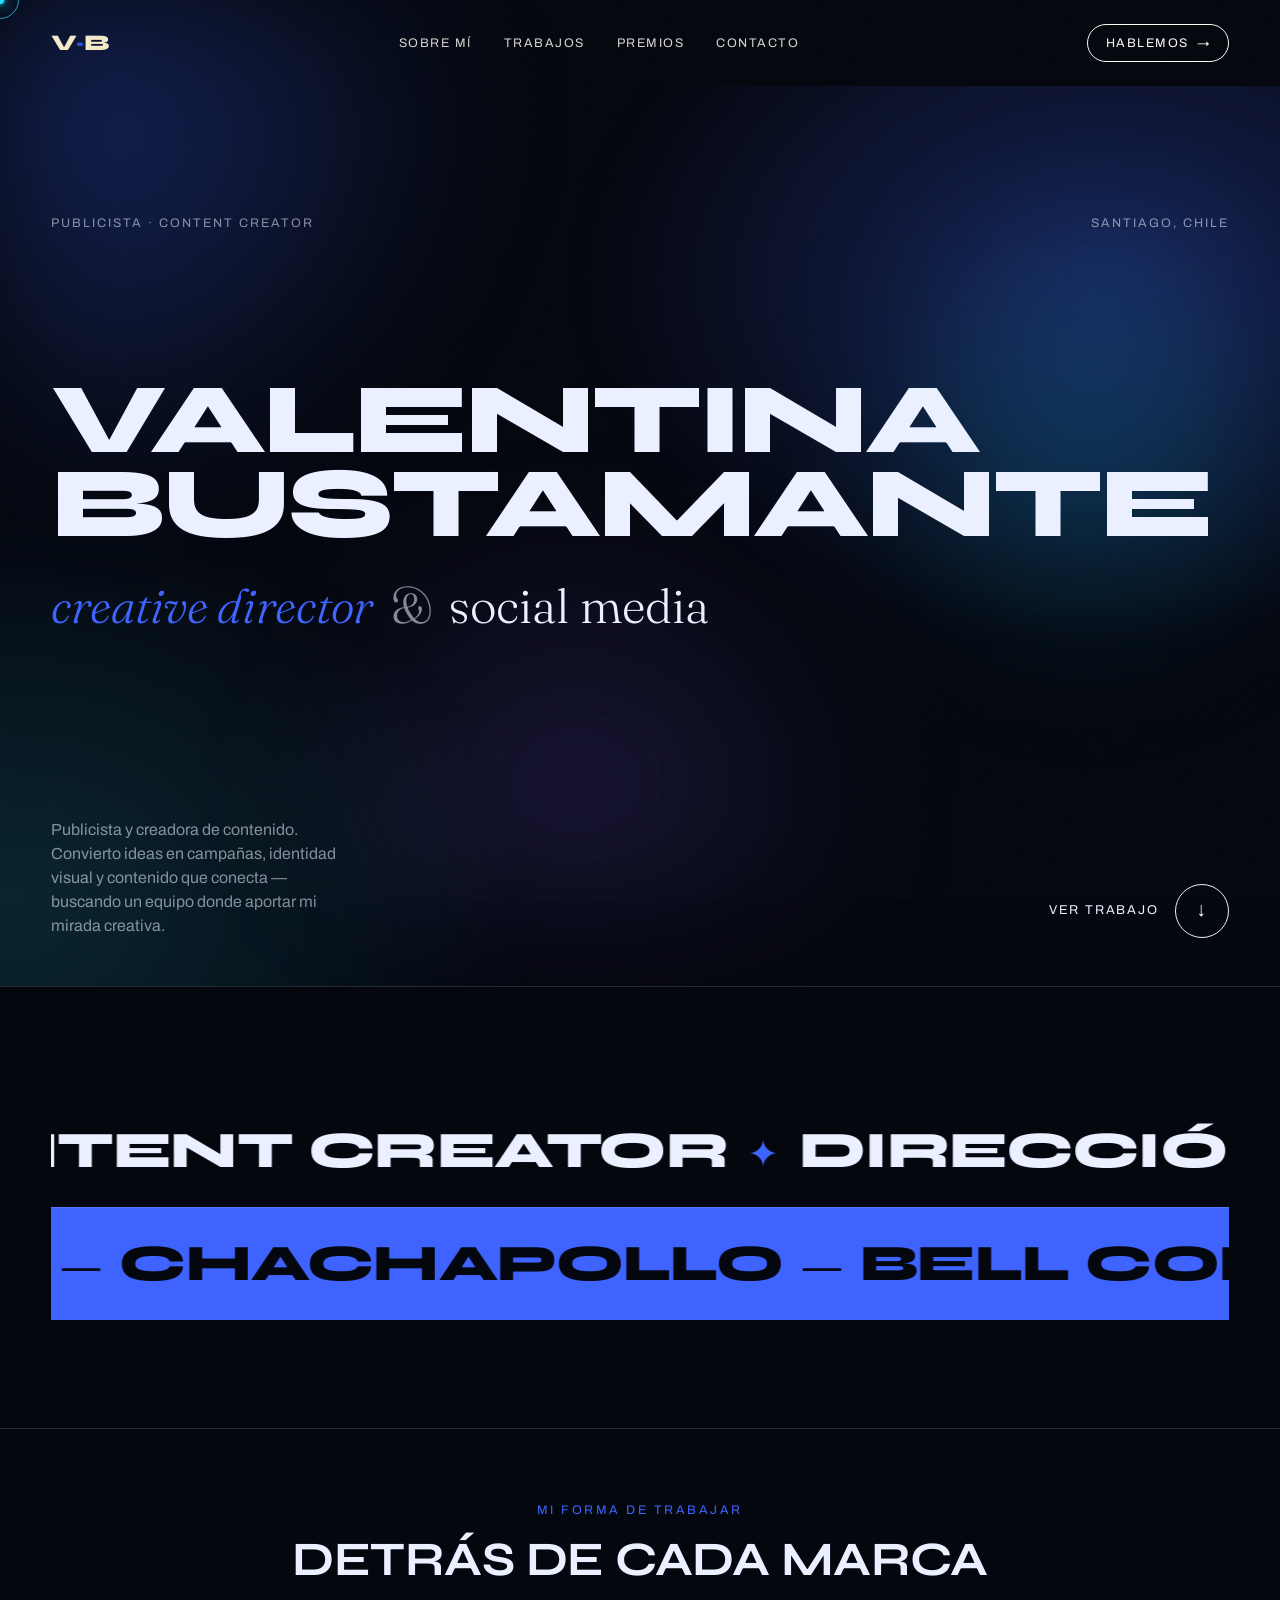
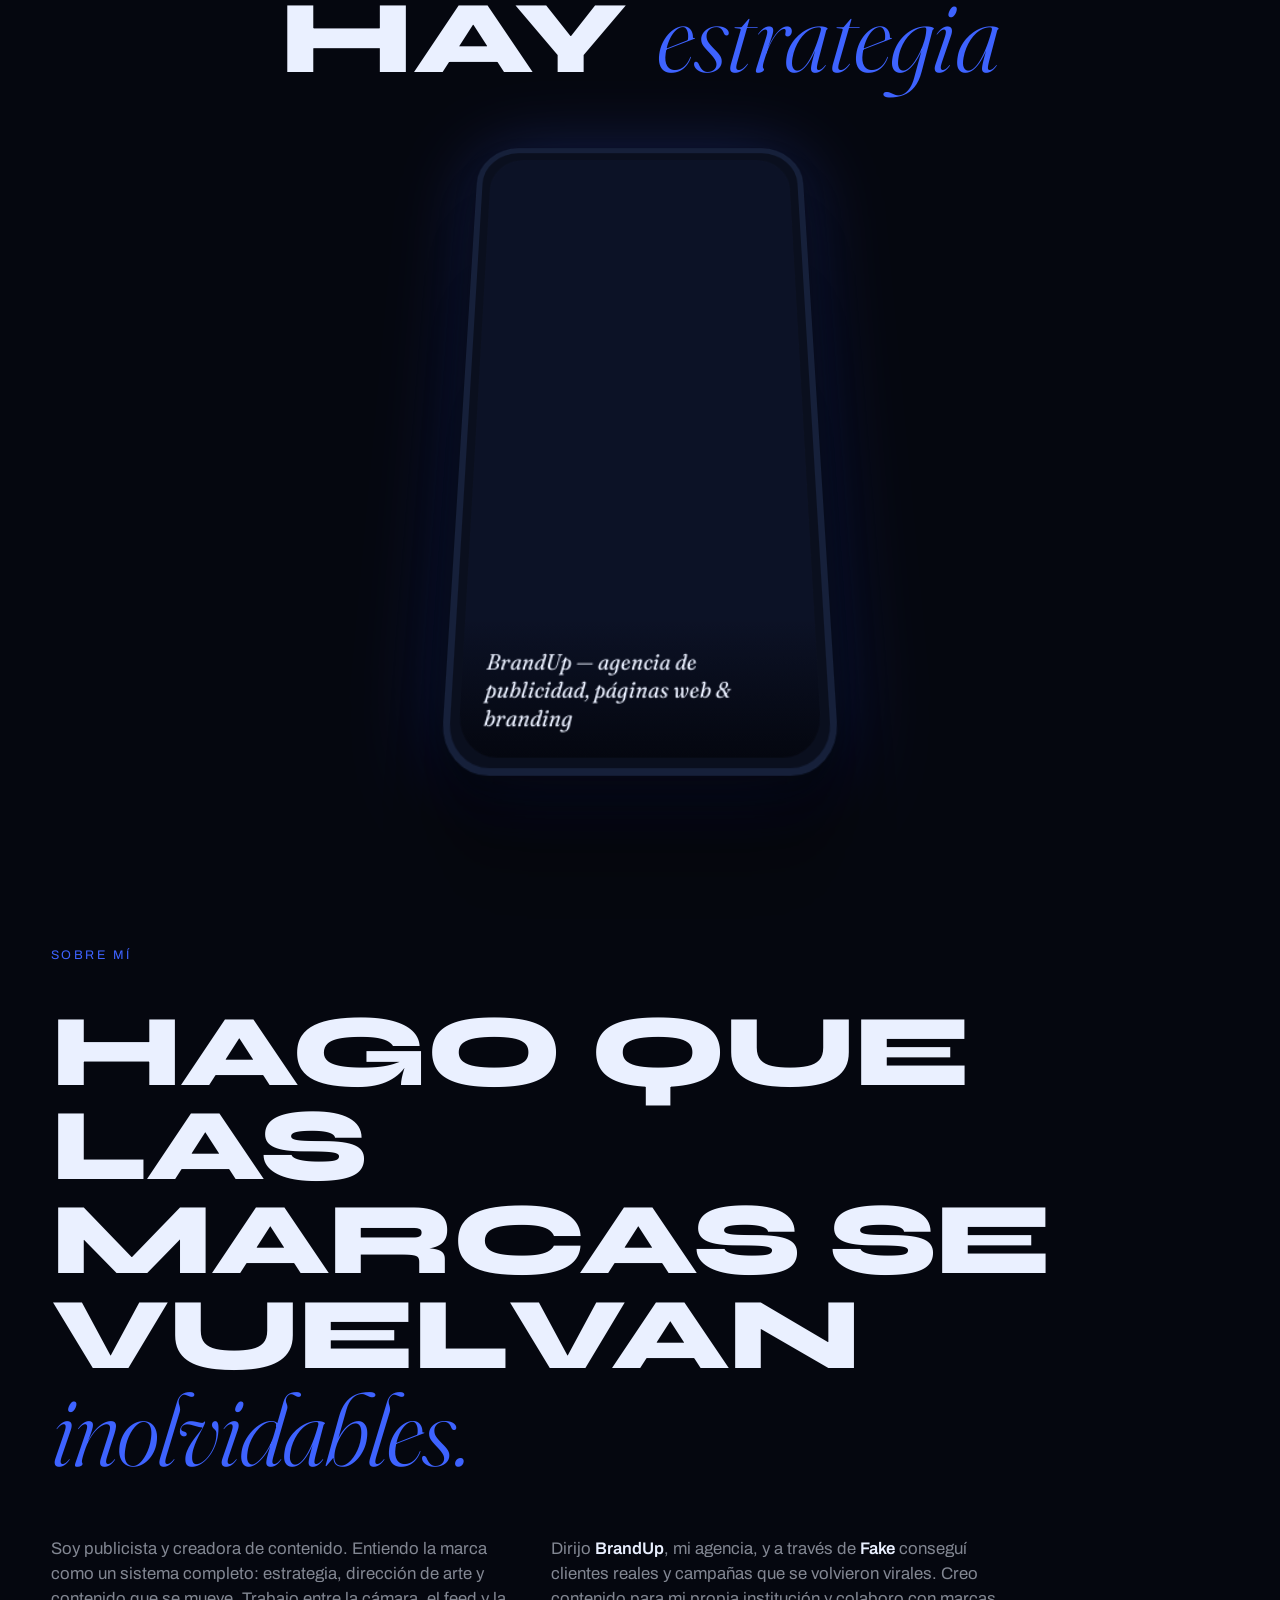
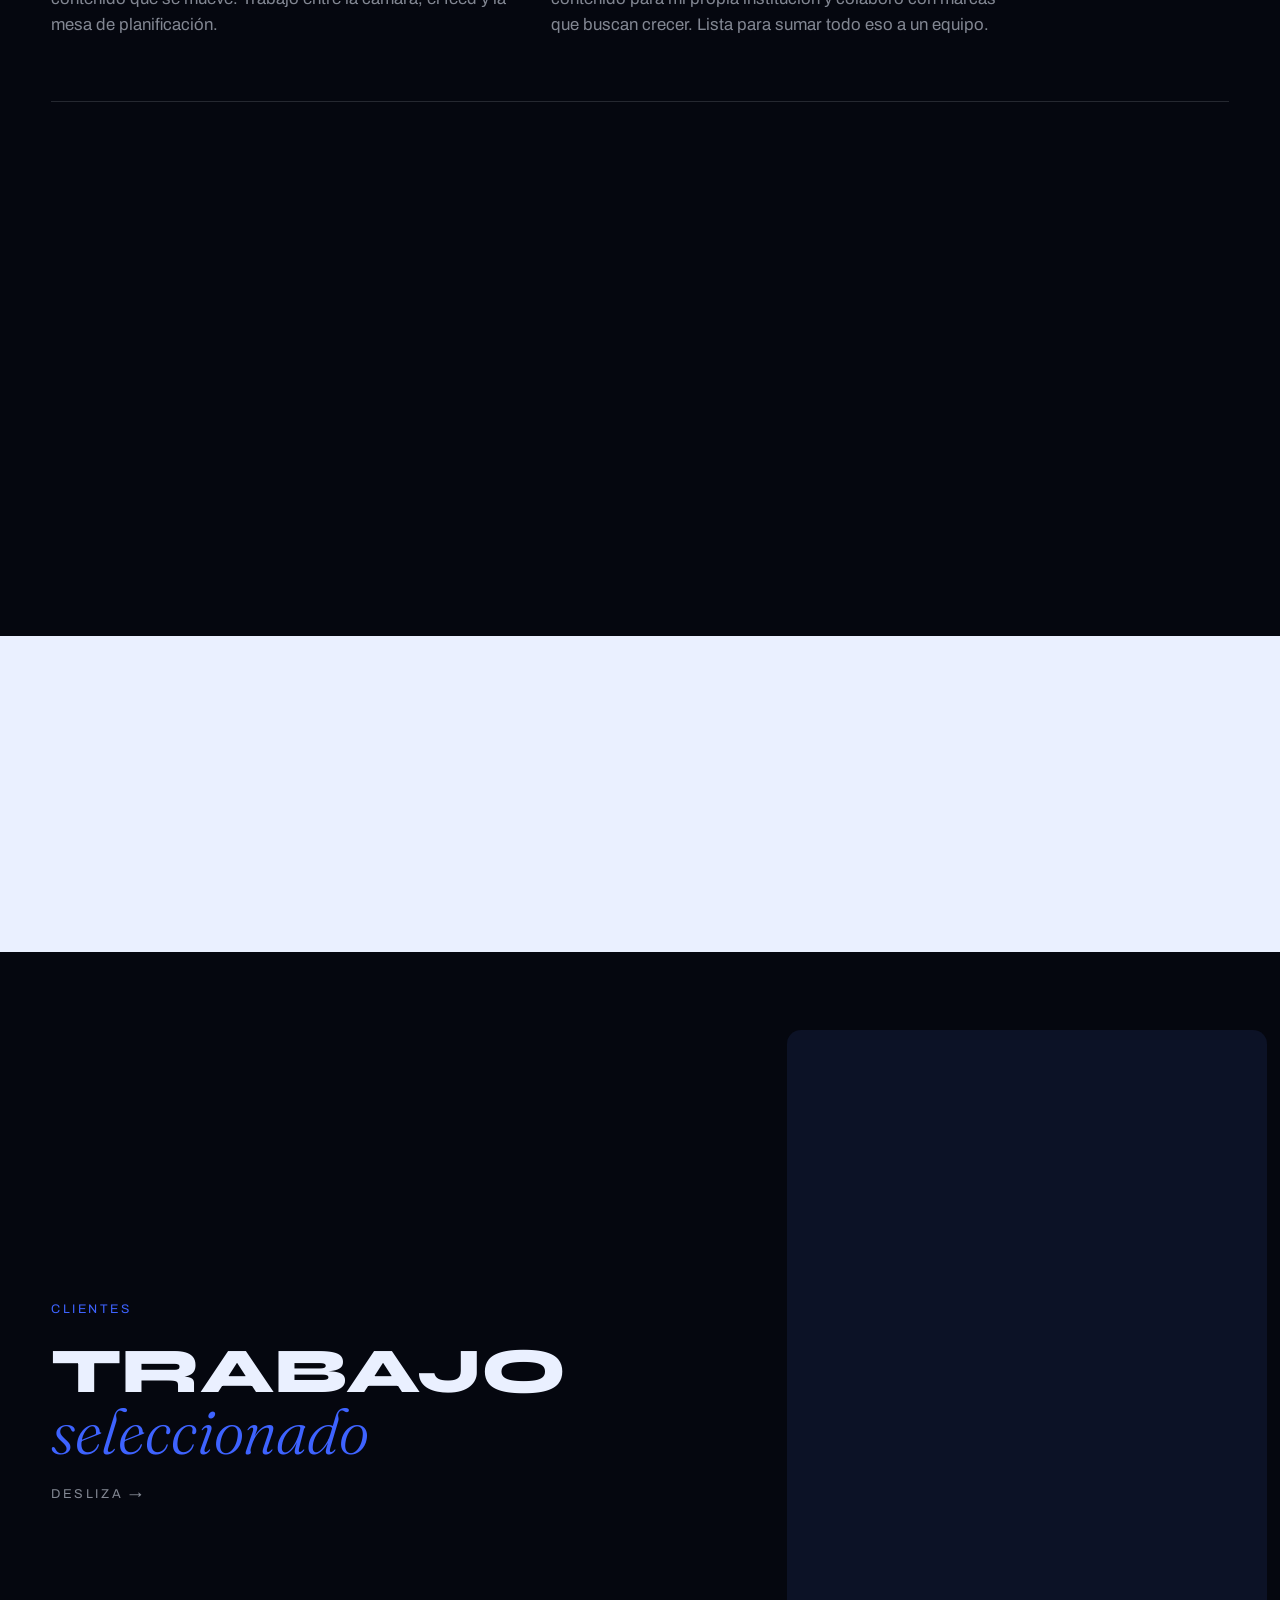
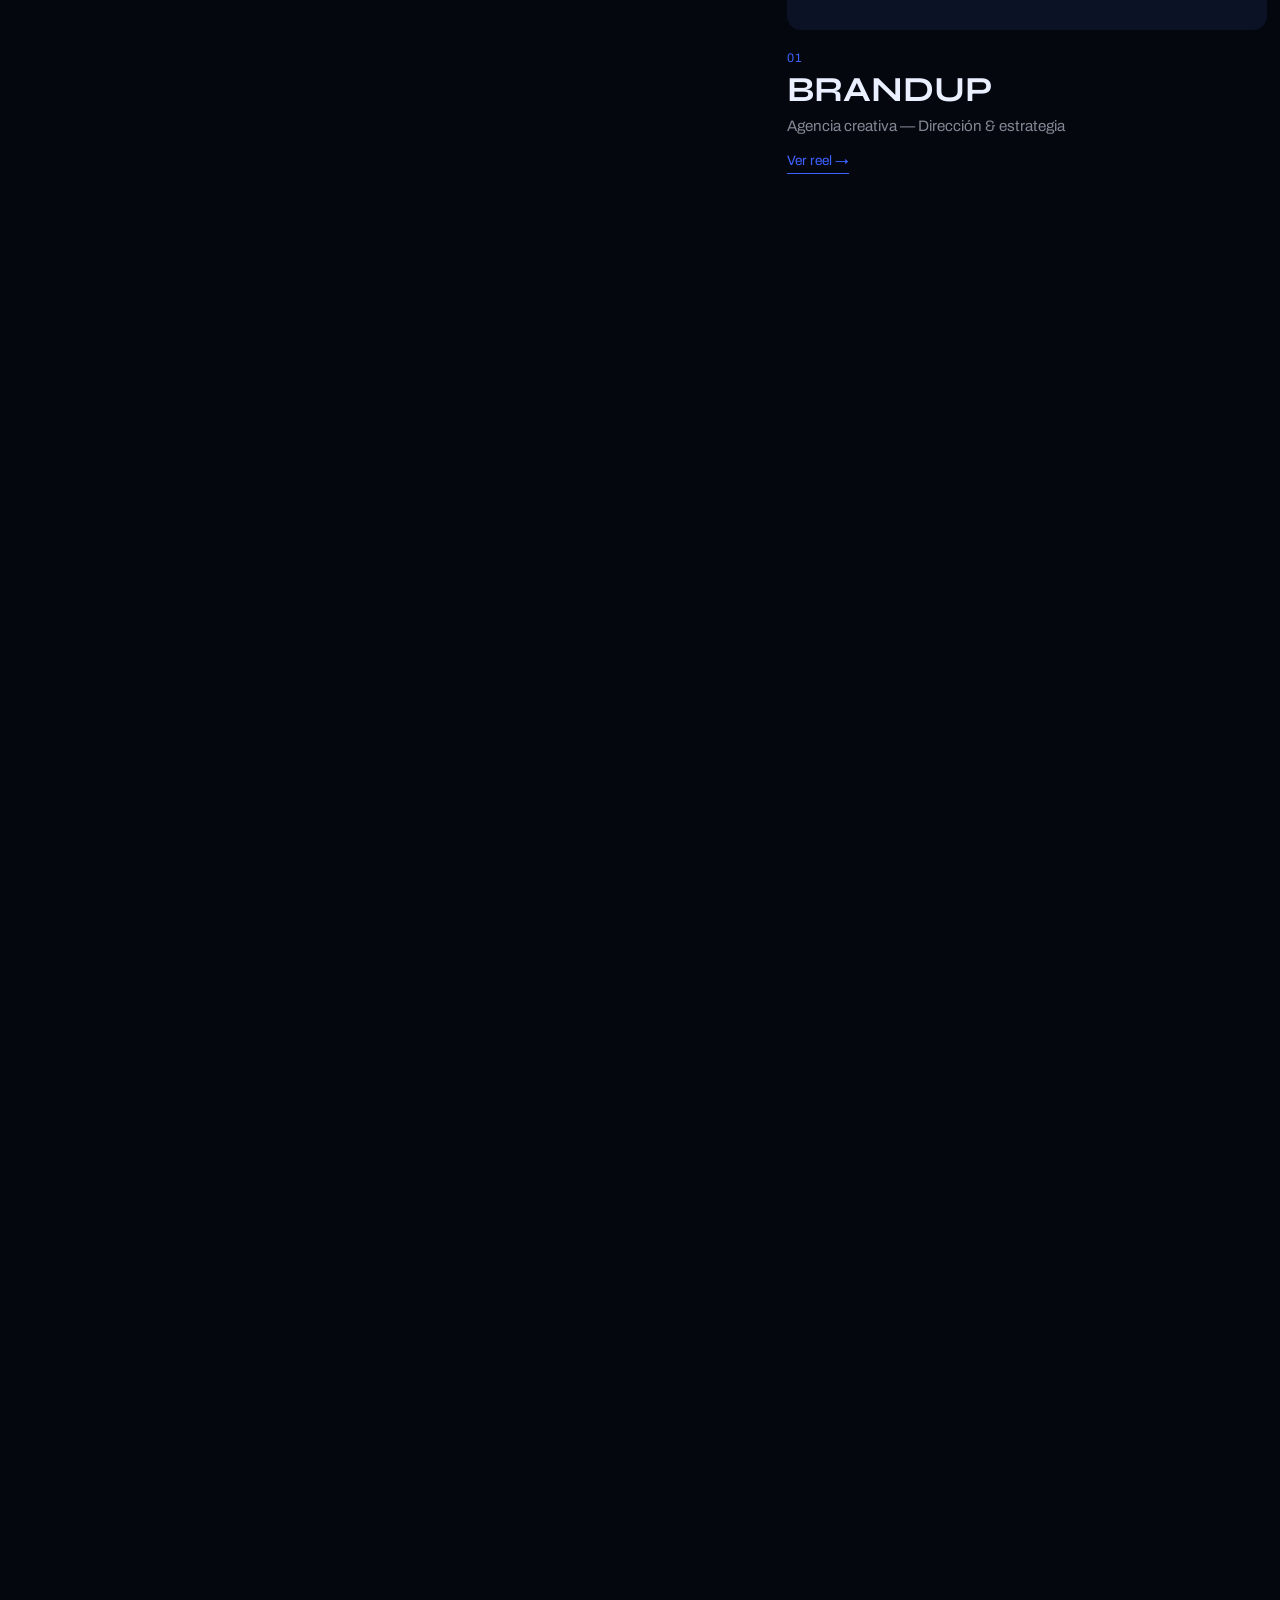
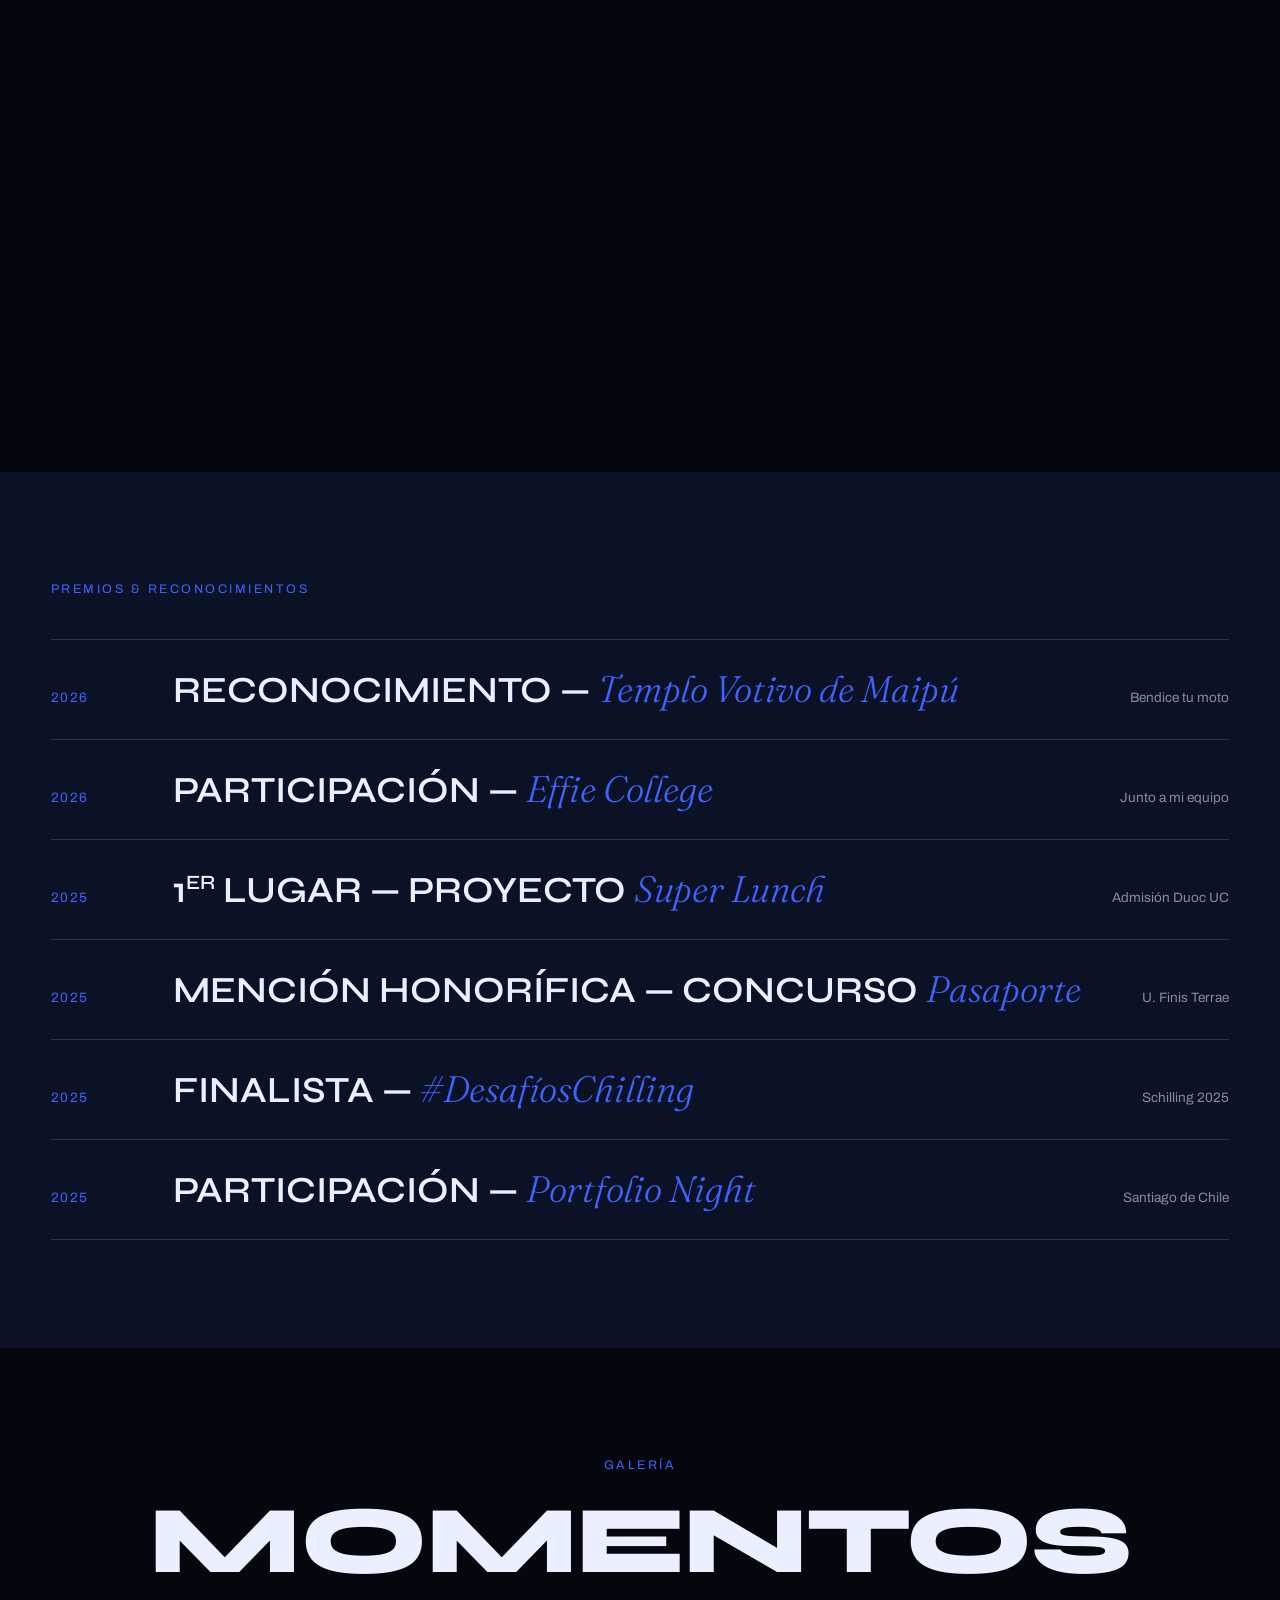
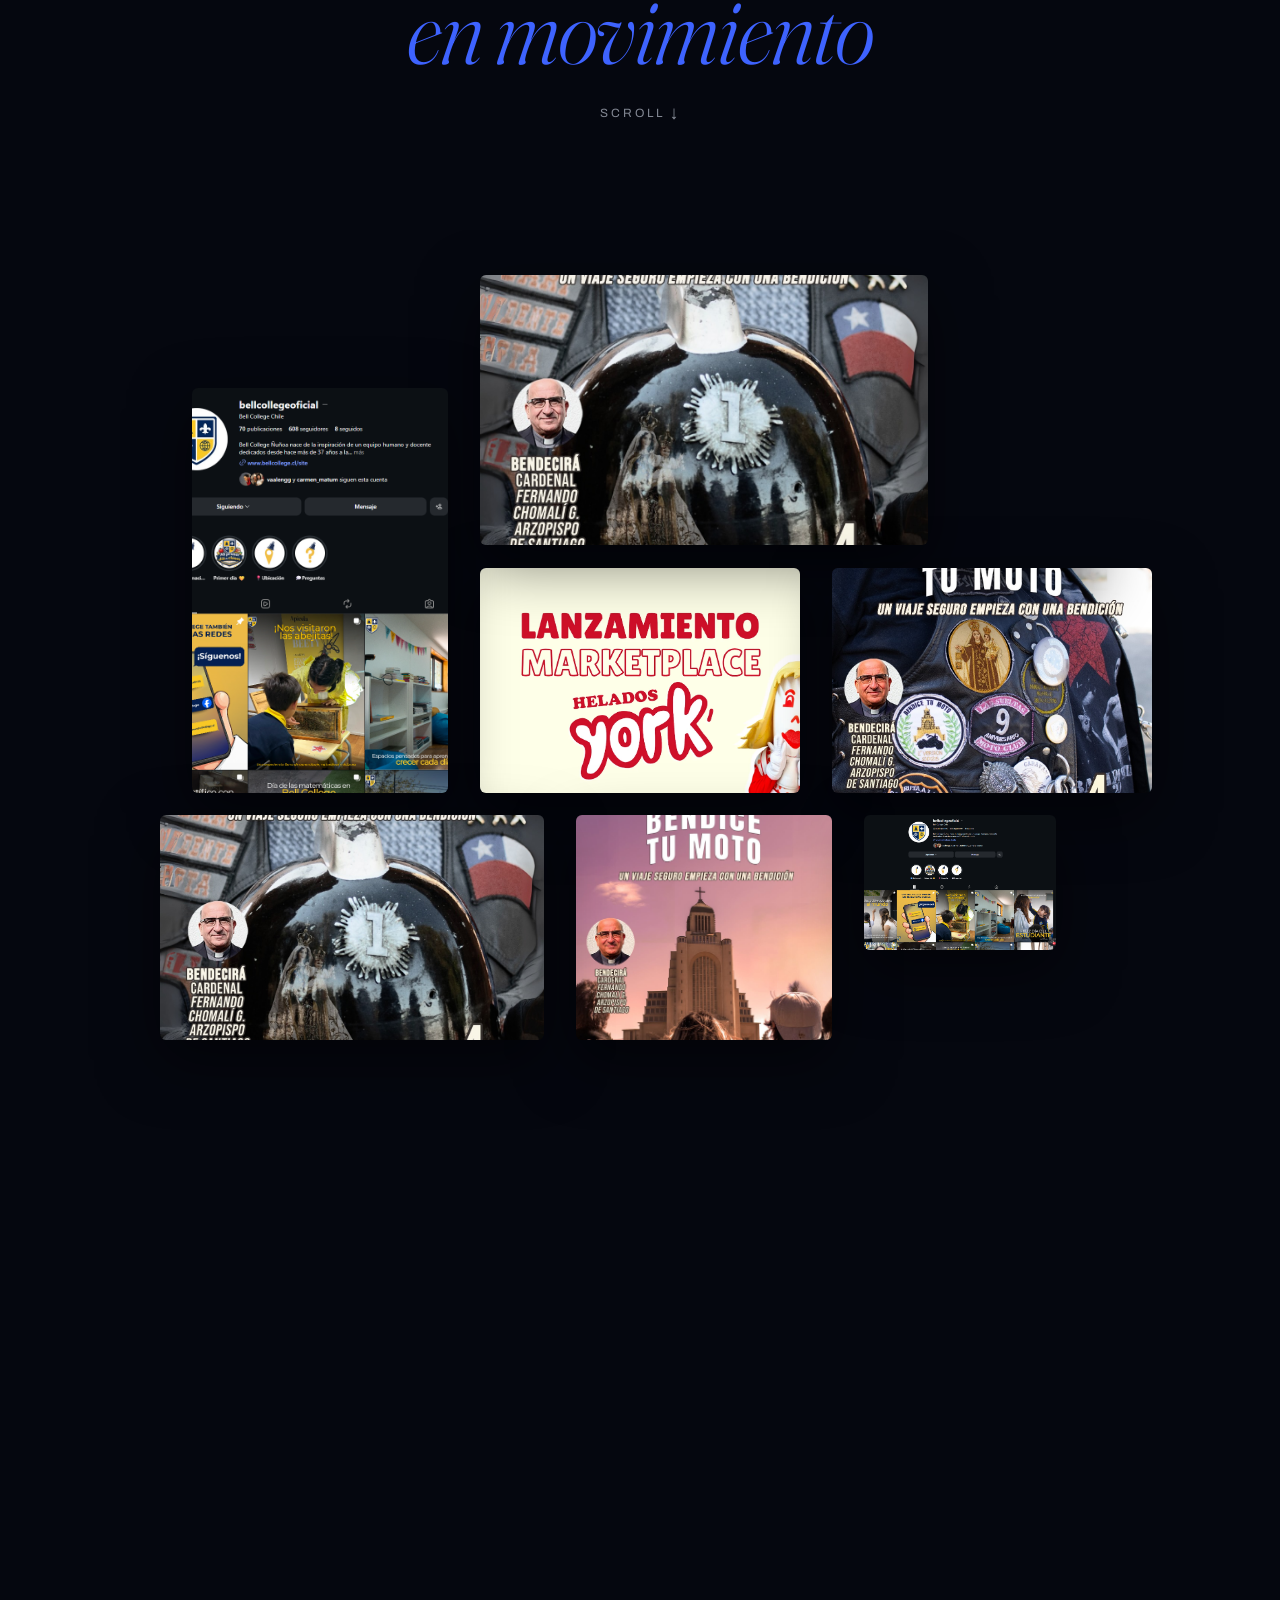
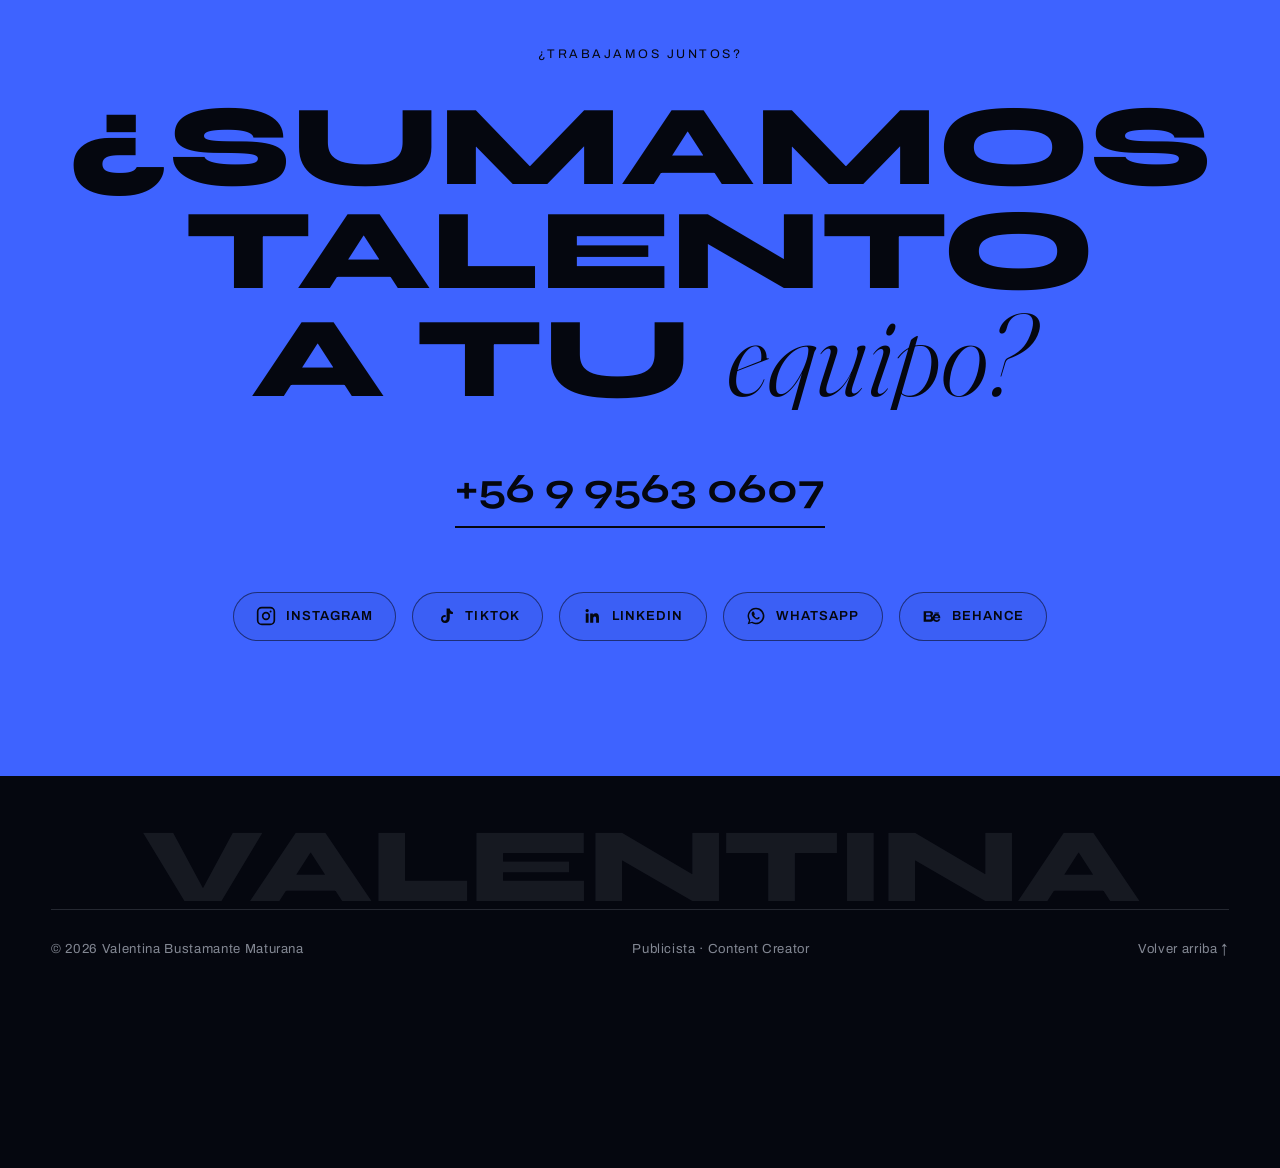
==== index.html @ ceada275 "feat: portafolio publicitario Valentina Bustamante — deploy inicial" ====
<!DOCTYPE html>
<html lang="es">
<head>
<meta charset="UTF-8" />
<meta name="viewport" content="width=device-width, initial-scale=1.0" />
<title>Valentina Bustamante — Publicista · Content Creator · Dirección de Arte</title>
<meta name="description" content="Portafolio de Valentina Bustamante Maturana — Publicista, Content Creator y Dirección de Arte en Santiago, Chile. Disponible para sumarme a tu equipo creativo." />
<link rel="preconnect" href="https://fonts.googleapis.com">
<link rel="preconnect" href="https://fonts.gstatic.com" crossorigin>
<link href="https://fonts.googleapis.com/css2?family=Syne:wght@600;700;800&family=Fraunces:ital,opsz,wght@0,9..144,300..900;1,9..144,300..900&family=Archivo:wght@300;400;500;600&display=swap" rel="stylesheet">
<link rel="stylesheet" href="styles.css?v=20260604" />
</head>
<body>

<div class="cursor" data-cursor></div>
<div class="cursor-dot" data-cursor-dot></div>
<div class="aurora" aria-hidden="true"><span></span><span></span><span></span></div>
<div class="grain" aria-hidden="true"></div>
<div class="scrollbar" aria-hidden="true"><i data-progress></i></div>

<!-- Splash -->
<div class="splash" data-splash>
  <div class="splash__inner">
    <span class="splash__name">VALENTINA</span>
    <span class="splash__bar"><i></i></span>
  </div>
</div>

<!-- Nav -->
<header class="nav">
  <a href="#top" class="nav__logo">V<span>·</span>B</a>
  <nav class="nav__links">
    <a href="#about">Sobre mí</a>
    <a href="#work">Trabajos</a>
    <a href="#awards">Premios</a>
    <a href="#contact">Contacto</a>
  </nav>
  <a href="https://wa.me/56995630607" target="_blank" rel="noopener" class="nav__cta" data-magnetic>Hablemos<span>→</span></a>
  <button class="nav__burger" data-burger aria-label="Menú" aria-expanded="false"><span></span><span></span></button>
</header>

<!-- Mobile menu -->
<div class="mobilemenu" data-mobilemenu>
  <nav class="mobilemenu__links">
    <a href="#about">Sobre mí</a>
    <a href="#work">Trabajos</a>
    <a href="#awards">Premios</a>
    <a href="#contact">Contacto</a>
  </nav>
  <a href="https://wa.me/56995630607" target="_blank" rel="noopener" class="mobilemenu__cta">Hablemos →</a>
</div>

<main id="top">

<!-- HERO -->
<section class="hero">
  <div class="hero__bg" data-parallax="0.18"></div>
  <div class="hero__top reveal">
    <span>Publicista · Content Creator</span>
    <span>Santiago, Chile</span>
  </div>
  <h1 class="hero__title">
    <span class="line"><span class="word">Valentina</span></span>
    <span class="line"><span class="word">Bustamante</span></span>
  </h1>
  <div class="hero__role">
    <span class="hero__role-tag italic">creative director</span>
    <span class="hero__role-amp">&amp;</span>
    <span class="hero__role-tag">social media</span>
  </div>
  <div class="hero__meta reveal">
    <p>Publicista y creadora de contenido. Convierto ideas en campañas, identidad visual y contenido que conecta — buscando un equipo donde aportar mi mirada creativa.</p>
    <a href="#work" class="hero__scroll" data-magnetic>
      <span>Ver trabajo</span>
      <span class="hero__scroll-circle">↓</span>
    </a>
  </div>
</section>

<!-- KINETIC MARQUEES -->
<section class="strip">
  <div class="marquee" aria-hidden="true">
    <div class="marquee__track" data-marquee="-1">
      <span>PUBLICISTA</span><i>✦</i><span>CONTENT CREATOR</span><i>✦</i><span>DIRECCIÓN DE ARTE</span><i>✦</i><span>SOCIAL MEDIA</span><i>✦</i><span>PUBLICISTA</span><i>✦</i><span>CONTENT CREATOR</span><i>✦</i><span>DIRECCIÓN DE ARTE</span><i>✦</i><span>SOCIAL MEDIA</span><i>✦</i>
    </div>
  </div>
  <div class="marquee marquee--alt" aria-hidden="true">
    <div class="marquee__track" data-marquee="1">
      <span>BRANDUP</span><i>—</i><span>FAKE</span><i>—</i><span>ADMISIÓN DUOC UC</span><i>—</i><span>CHACHAPOLLO</span><i>—</i><span>BELL COLLEGE</span><i>—</i><span>SUPER LUNCH</span><i>—</i><span>BRANDUP</span><i>—</i><span>FAKE</span><i>—</i><span>ADMISIÓN DUOC UC</span><i>—</i><span>CHACHAPOLLO</span><i>—</i><span>BELL COLLEGE</span><i>—</i><span>SUPER LUNCH</span><i>—</i>
    </div>
  </div>
</section>

<!-- SCROLL 3D tilt card -->
<section class="scroll3d" data-scroll3d>
  <div class="scroll3d__stage">
    <div class="scroll3d__title" data-scroll3d-title>
      <p class="eyebrow">Mi forma de trabajar</p>
      <h2>Detrás de cada marca<br><span class="big">hay <em>estrategia</em></span></h2>
    </div>
    <div class="scroll3d__card" data-scroll3d-card>
      <div class="scroll3d__screen">
        <video class="scroll3d__video" src="assets/video/brandup.mp4" autoplay muted loop playsinline preload="metadata"></video>
        <div class="scroll3d__caption"><span>BrandUp — agencia de publicidad, páginas web &amp; branding</span></div>
      </div>
    </div>
  </div>
</section>

<!-- ABOUT -->
<section class="about" id="about">
  <div class="eyebrow reveal">Sobre mí</div>
  <h2 class="about__big">
    <span class="reveal-line">Hago que las</span>
    <span class="reveal-line">marcas se vuelvan</span>
    <span class="reveal-line"><em>inolvidables.</em></span>
  </h2>
  <div class="about__cols">
    <p class="reveal">Soy publicista y creadora de contenido. Entiendo la marca como un sistema completo: estrategia, dirección de arte y contenido que se mueve. Trabajo entre la cámara, el feed y la mesa de planificación.</p>
    <p class="reveal">Dirijo <strong>BrandUp</strong>, mi agencia, y a través de <strong>Fake</strong> conseguí clientes reales y campañas que se volvieron virales. Creo contenido para mi propia institución y colaboro con marcas que buscan crecer. Lista para sumar todo eso a un equipo.</p>
  </div>
  <ul class="about__roles">
    <li class="reveal"><span>01</span> Publicista</li>
    <li class="reveal"><span>02</span> Content Creator</li>
    <li class="reveal"><span>03</span> Dirección de Arte</li>
    <li class="reveal"><span>04</span> Community Manager</li>
  </ul>
</section>

<!-- STATS (inverted light) -->
<section class="stats stats--3">
  <div class="stat reveal"><span class="stat__num" data-count="5">0</span><span class="stat__label">Clientes &amp; proyectos reales</span></div>
  <div class="stat reveal"><span class="stat__num" data-count="1">0</span><span class="stat__suffix">er</span><span class="stat__label">Lugar — concurso Super Lunch</span></div>
  <div class="stat reveal"><span class="stat__num" data-count="4">0</span><span class="stat__suffix">+</span><span class="stat__label">Premios &amp; reconocimientos</span></div>
</section>

<!-- WORK — HORIZONTAL SCROLL -->
<section class="hwrap" id="work" data-hscroll>
  <div class="hsticky">
    <div class="htrack" data-htrack>
      <div class="hintro">
        <div class="eyebrow">Clientes</div>
        <h2 class="hintro__title"><span class="hintro__word">Trabajo</span><span class="italic">seleccionado</span></h2>
        <p>Desliza →</p>
      </div>

      <article class="hcard" data-magnetic-card>
        <div class="hcard__img"><video class="hcard__video" src="assets/video/brandup.mp4" autoplay muted loop playsinline preload="metadata"></video></div>
        <div class="hcard__info"><span class="hcard__num">01</span><h3>BrandUp</h3><p>Agencia creativa — Dirección & estrategia</p><a href="https://www.instagram.com/brand.up.cl/reel/DZECKCBse3Q/" target="_blank" rel="noopener">Ver reel →</a></div>
      </article>

      <article class="hcard" data-magnetic-card>
        <div class="hcard__img"><video class="hcard__video" src="assets/video/chachapollo.mp4" autoplay muted loop playsinline preload="metadata"></video></div>
        <div class="hcard__info"><span class="hcard__num">02</span><h3>Chachapollo</h3><p>Contenido & redes — Cliente real</p><a href="https://www.instagram.com/reel/DR43dmNDa7E/" target="_blank" rel="noopener">Ver reel →</a></div>
      </article>

      <article class="hcard" data-magnetic-card>
        <div class="hcard__img"><video class="hcard__video" src="assets/video/duoc.mp4" autoplay muted loop playsinline preload="metadata"></video></div>
        <div class="hcard__info"><span class="hcard__num">03</span><h3>Admisión Duoc UC</h3><p>Videos virales para TikTok</p><a href="https://www.tiktok.com/@admisionduocuc/video/7642823917593234706" target="_blank" rel="noopener">Ver en TikTok →</a></div>
      </article>

      <article class="hcard" data-magnetic-card>
        <div class="hcard__img" data-fx-img><img class="hcard__media" src="assets/img/bell.png" alt="Bell College" loading="lazy"></div>
        <div class="hcard__info"><span class="hcard__num">04</span><h3>Bell College &amp; BSchool</h3><p>Publicista — campañas &amp; contenido</p><span class="muted">Publicidad &amp; redes →</span></div>
      </article>

      <article class="hcard" data-magnetic-card>
        <div class="hcard__img" data-fx-img><div class="ph">SUPER LUNCH</div></div>
        <div class="hcard__info"><span class="hcard__num">05</span><h3>Super Lunch</h3><p>Branding — 1<sup>er</sup> lugar, lanzamiento de marca nueva al público</p><span class="muted">Identidad &amp; branding →</span></div>
      </article>

      <div class="houtro">
        <p class="italic">¿Listos para<br>trabajar juntos?</p>
        <a href="#contact" data-magnetic class="houtro__cta">Hablemos →</a>
      </div>
    </div>
  </div>
</section>

<!-- AWARDS -->
<section class="awards" id="awards">
  <div class="eyebrow reveal">Premios & reconocimientos</div>
  <ul class="awards__list">
    <li class="award reveal"><span class="award__year">2026</span><span class="award__name">Reconocimiento — <em>Templo Votivo de Maipú</em></span><span class="award__org">Bendice tu moto</span></li>
    <li class="award reveal"><span class="award__year">2026</span><span class="award__name">Participación — <em>Effie College</em></span><span class="award__org">Junto a mi equipo</span></li>
    <li class="award reveal"><span class="award__year">2025</span><span class="award__name">1<sup>er</sup> Lugar — Proyecto <em>Super Lunch</em></span><span class="award__org">Admisión Duoc UC</span></li>
    <li class="award reveal"><span class="award__year">2025</span><span class="award__name">Mención honorífica — Concurso <em>Pasaporte</em></span><span class="award__org">U. Finis Terrae</span></li>
    <li class="award reveal"><span class="award__year">2025</span><span class="award__name">Finalista — <em>#DesafíosChilling</em></span><span class="award__org">Schilling 2025</span></li>
    <li class="award reveal"><span class="award__year">2025</span><span class="award__name">Participación — <em>Portfolio Night</em></span><span class="award__org">Santiago de Chile</span></li>
  </ul>
</section>

<!-- GALLERY — ZOOM PARALLAX -->
<section class="gallery-intro">
  <div class="eyebrow reveal">Galería</div>
  <h2 class="gallery-intro__title reveal">Momentos<br><span class="italic">en movimiento</span></h2>
  <p class="gallery-intro__hint reveal">Scroll ↓</p>
</section>
<section class="zoom" data-zoom>
  <div class="zoom__sticky">
    <div class="zoom__el zoom__el--0" data-zoom-scale="4"><div class="zoom__box"><img src="assets/img/york.png" alt="Helados York" loading="lazy"></div></div>
    <div class="zoom__el zoom__el--1" data-zoom-scale="5"><div class="zoom__box"><img src="assets/img/moto1.jpg" alt="Bendice tu moto" loading="lazy"></div></div>
    <div class="zoom__el zoom__el--2" data-zoom-scale="6"><div class="zoom__box"><img src="assets/img/bell.png" alt="Bell College" loading="lazy"></div></div>
    <div class="zoom__el zoom__el--3" data-zoom-scale="5"><div class="zoom__box"><img src="assets/img/moto3.jpg" alt="Bendice tu moto" loading="lazy"></div></div>
    <div class="zoom__el zoom__el--4" data-zoom-scale="6"><div class="zoom__box"><img src="assets/img/moto2.jpg" alt="Bendice tu moto" loading="lazy"></div></div>
    <div class="zoom__el zoom__el--5" data-zoom-scale="8"><div class="zoom__box"><img src="assets/img/moto1.jpg" alt="Bendice tu moto" loading="lazy"></div></div>
    <div class="zoom__el zoom__el--6" data-zoom-scale="9"><div class="zoom__box"><img src="assets/img/bell.png" alt="Bell College" loading="lazy"></div></div>
  </div>
</section>

<!-- CONTACT -->
<section class="contact" id="contact">
  <p class="eyebrow reveal">¿Trabajamos juntos?</p>
  <h2 class="contact__title">
    <span class="reveal-line">¿Sumamos talento</span>
    <span class="reveal-line">a tu <em>equipo?</em></span>
  </h2>
  <a href="https://wa.me/56995630607" target="_blank" rel="noopener" class="contact__mail" data-magnetic>+56 9 9563 0607</a>
  <div class="social-icons">
    <a class="social-btn" href="https://www.instagram.com/vaalengg/" target="_blank" rel="noopener" data-magnetic aria-label="Instagram">
      <svg viewBox="0 0 24 24" fill="none" stroke="currentColor" stroke-width="2" stroke-linecap="round" stroke-linejoin="round"><rect x="2" y="2" width="20" height="20" rx="5"/><circle cx="12" cy="12" r="4"/><circle cx="17.5" cy="6.5" r="1.2" fill="currentColor" stroke="none"/></svg>
      <span>Instagram</span>
    </a>
    <a class="social-btn" href="https://www.tiktok.com/@vaaleengg" target="_blank" rel="noopener" data-magnetic aria-label="TikTok">
      <svg viewBox="0 0 24 24" fill="currentColor"><path d="M16.5 3c.3 2.1 1.6 3.7 3.8 4.1v2.6c-1.3.1-2.6-.2-3.8-.8v5.9c0 3.4-2.3 5.7-5.4 5.7-3 0-5.1-2.2-5.1-5 0-3.1 2.5-5.1 5.6-4.7v2.7c-.4-.1-.9-.2-1.3-.2-1.2 0-2.1.9-2.1 2.1 0 1.3.9 2.2 2.2 2.2 1.4 0 2.3-1 2.3-2.6V3h3.8Z"/></svg>
      <span>TikTok</span>
    </a>
    <a class="social-btn" href="https://www.linkedin.com/in/valentina-bustamante-maturana-014641293/" target="_blank" rel="noopener" data-magnetic aria-label="LinkedIn">
      <svg viewBox="0 0 24 24" fill="currentColor"><path d="M4.98 3.5a2 2 0 1 1 0 4 2 2 0 0 1 0-4ZM3.3 9h3.4v11H3.3V9Zm5.3 0h3.25v1.5h.05c.45-.85 1.55-1.75 3.2-1.75 3.4 0 4.05 2.25 4.05 5.2V20h-3.4v-4.85c0-1.15-.02-2.65-1.6-2.65-1.6 0-1.85 1.25-1.85 2.55V20H8.6V9Z"/></svg>
      <span>LinkedIn</span>
    </a>
    <a class="social-btn" href="https://wa.me/56995630607" target="_blank" rel="noopener" data-magnetic aria-label="WhatsApp">
      <svg viewBox="0 0 24 24" fill="currentColor"><path d="M12 2a10 10 0 0 0-8.5 15.3L2 22l4.8-1.5A10 10 0 1 0 12 2Zm0 18.2c-1.6 0-3.1-.4-4.4-1.2l-.3-.2-2.9.9.9-2.8-.2-.3A8.2 8.2 0 1 1 12 20.2Zm4.6-6.1c-.2-.1-1.5-.7-1.7-.8-.2-.1-.4-.1-.6.1-.2.2-.6.8-.8 1-.1.2-.3.2-.5.1-.7-.3-1.4-.7-2-1.4-.5-.5-.9-1.1-1.2-1.7-.1-.2 0-.4.1-.5l.4-.5c.1-.2.2-.3.2-.5 0-.2 0-.4-.1-.5L9.5 6.9c-.2-.5-.4-.4-.6-.4h-.5c-.2 0-.5.1-.7.3-.7.7-1 1.6-1 2.6.1 1.2.6 2.3 1.3 3.2a9.3 9.3 0 0 0 4 3.2c.6.2 1.1.4 1.6.4.6 0 1.2-.1 1.6-.5.3-.2.8-.9 1-1.4.1-.5.1-.9 0-1-.1-.1-.2-.2-.4-.3Z"/></svg>
      <span>WhatsApp</span>
    </a>
    <a class="social-btn" href="https://www.behance.net/valentibustama27" target="_blank" rel="noopener" data-magnetic aria-label="Behance">
      <svg viewBox="0 0 24 24" fill="currentColor"><path d="M9.1 6.2c.6 0 1.2.05 1.7.16.5.1.9.28 1.27.52.36.24.63.57.83.98.2.41.29.92.29 1.52 0 .65-.15 1.2-.45 1.63-.3.44-.74.79-1.32 1.07.8.23 1.39.63 1.78 1.2.39.57.58 1.26.58 2.06 0 .65-.13 1.2-.38 1.67-.25.47-.59.85-1.02 1.14-.43.29-.92.5-1.48.64-.55.13-1.12.2-1.7.2H2V6.2h7.1Zm-.42 4.85c.5 0 .9-.12 1.22-.35.31-.24.47-.62.47-1.15 0-.3-.05-.54-.16-.73-.1-.19-.25-.34-.43-.44a1.7 1.7 0 0 0-.62-.22 4 4 0 0 0-.73-.06H4.9v2.95h3.78Zm.2 5.1c.28 0 .54-.03.78-.08.24-.06.45-.15.63-.28.18-.13.32-.3.43-.52.1-.22.15-.5.15-.83 0-.65-.18-1.12-.55-1.4-.37-.28-.86-.42-1.46-.42H4.9v3.53h3.98ZM16.1 16.6c.36.35.88.53 1.56.53.49 0 .9-.12 1.26-.37.35-.25.57-.5.65-.78h2.2c-.35 1.1-.9 1.88-1.63 2.36-.73.47-1.62.71-2.66.71-.72 0-1.38-.12-1.96-.35a4.1 4.1 0 0 1-1.48-1 4.4 4.4 0 0 1-.94-1.54 5.7 5.7 0 0 1-.33-1.98c0-.7.11-1.35.34-1.95.23-.6.55-1.12.96-1.56.42-.44.91-.78 1.49-1.03a4.9 4.9 0 0 1 1.92-.37c.78 0 1.46.15 2.04.45.58.3 1.05.71 1.42 1.21.37.51.63 1.09.79 1.74.16.65.21 1.33.16 2.05h-6.86c0 .73.18 1.27.54 1.62Zm2.72-4.4c-.29-.31-.74-.47-1.33-.47-.39 0-.71.07-.97.2-.26.13-.46.3-.62.49-.16.2-.27.4-.33.62-.07.21-.11.4-.12.57h4.25c-.06-.66-.27-1.13-.55-1.44h-.33ZM15 7.7h5.3v1.3H15z"/></svg>
      <span>Behance</span>
    </a>
  </div>
</section>

</main>

<footer class="footer">
  <div class="footer__big" aria-hidden="true">VALENTINA</div>
  <div class="footer__row">
    <span>© 2026 Valentina Bustamante Maturana</span>
    <span>Publicista · Content Creator</span>
    <a href="#top" data-magnetic>Volver arriba ↑</a>
  </div>
</footer>

<script src="main.js?v=20260604" defer></script>
</body>
</html>
---- styles.css ----
/* ===== RESET & TOKENS ===== */
*,*::before,*::after{box-sizing:border-box;margin:0;padding:0}
:root{
  --bg:#05070F;
  --bg-2:#0C1226;
  --text:#EAF0FF;
  --muted:rgba(234,240,255,.55);
  --cream:#EAF0FF;
  --ink:#05070F;
  --coral:#3E63FF;   /* electric blue (primary accent) */
  --lime:#27E0FF;    /* electric cyan (secondary) */
  --line:rgba(234,240,255,.14);
  --ease:cubic-bezier(.16,1,.3,1);
}
html{scroll-behavior:smooth;-webkit-font-smoothing:antialiased;background:var(--bg)}
body{
  background:var(--bg);color:var(--text);
  font-family:'Archivo',sans-serif;font-weight:400;line-height:1.5;
  overflow-x:hidden;cursor:none;
}
@media (max-width:900px){body{cursor:auto}}
a{color:inherit;text-decoration:none}
.italic{font-style:italic}
em{font-style:italic}
.eyebrow{font-size:.78rem;text-transform:uppercase;letter-spacing:.2em;color:var(--coral)}
.ph{width:100%;height:100%;display:grid;place-items:center;font-family:'Syne',sans-serif;font-weight:700;font-size:.85rem;letter-spacing:.25em;color:rgba(234,240,255,.45);background:repeating-linear-gradient(45deg,#101a36,#101a36 12px,#0b1228 12px,#0b1228 24px)}

/* ===== GRAIN ===== */
.grain{position:fixed;inset:0;z-index:9998;pointer-events:none;opacity:.06;
  background-image:url("data:image/svg+xml,%3Csvg xmlns='http://www.w3.org/2000/svg' width='200' height='200'%3E%3Cfilter id='n'%3E%3CfeTurbulence type='fractalNoise' baseFrequency='0.85' numOctaves='3'/%3E%3C/filter%3E%3Crect width='100%25' height='100%25' filter='url(%23n)'/%3E%3C/svg%3E");
  mix-blend-mode:overlay}

/* ===== CURSOR ===== */
.cursor,.cursor-dot{position:fixed;top:0;left:0;z-index:9999;pointer-events:none;border-radius:50%;will-change:transform}
.cursor{width:38px;height:38px;border:1.5px solid rgba(39,224,255,.7);margin:-19px 0 0 -19px;transition:width .3s var(--ease),height .3s var(--ease),background .3s,border-color .3s}
.cursor-dot{width:8px;height:8px;background:#27E0FF;box-shadow:0 0 14px rgba(39,224,255,.9),0 0 4px rgba(39,224,255,1);margin:-4px 0 0 -4px}
.cursor.is-hover{width:66px;height:66px;background:rgba(39,224,255,.16);border-color:#27E0FF}
@media (max-width:900px){.cursor,.cursor-dot{display:none}}

/* ===== SPLASH ===== */
.splash{position:fixed;inset:0;z-index:9990;background:var(--bg);display:flex;align-items:center;justify-content:center;transition:transform 1s var(--ease);animation:splashOut 1s var(--ease) 2s forwards}
.splash.is-gone{transform:translateY(-100%)}
.splash__name{font-family:'Syne',sans-serif;font-weight:800;font-size:clamp(2rem,9vw,6rem);letter-spacing:.05em;color:var(--cream);display:block;text-align:center;opacity:0;animation:fadeUp .9s var(--ease) .2s forwards}
.splash__bar{display:block;width:220px;max-width:60vw;height:2px;background:rgba(240,232,220,.2);margin:1.5rem auto 0;overflow:hidden}
.splash__bar i{display:block;height:100%;width:100%;background:var(--coral);transform:translateX(-100%);animation:load 1.6s var(--ease) .3s forwards}
@keyframes load{to{transform:translateX(0)}}
@keyframes splashOut{to{transform:translateY(-100%)}}
@keyframes fadeUp{from{opacity:0;transform:translateY(20px)}to{opacity:1;transform:translateY(0)}}

/* ===== NAV ===== */
.nav{position:fixed;top:0;left:0;width:100%;z-index:900;display:flex;align-items:center;justify-content:space-between;padding:1.5rem clamp(1.2rem,4vw,3.5rem);mix-blend-mode:difference;color:#fff}
.nav__logo{font-family:'Syne',sans-serif;font-size:1.4rem;font-weight:800;letter-spacing:.02em}
.nav__logo span{color:var(--coral)}
.nav__links{display:flex;gap:2rem}
.nav__links a{font-size:.78rem;text-transform:uppercase;letter-spacing:.12em;position:relative;opacity:.85}
.nav__links a::after{content:'';position:absolute;left:0;bottom:-4px;width:0;height:1px;background:currentColor;transition:width .4s var(--ease)}
.nav__links a:hover::after{width:100%}
.nav__cta{display:inline-flex;align-items:center;gap:.5rem;font-size:.78rem;text-transform:uppercase;letter-spacing:.12em;border:1px solid currentColor;padding:.55rem 1.1rem;border-radius:100px;transition:gap .3s var(--ease)}
.nav__cta:hover{gap:.9rem}
@media (max-width:760px){.nav__links{display:none}}

/* ===== HERO ===== */
.hero{position:relative;min-height:100svh;display:flex;flex-direction:column;justify-content:center;padding:6rem clamp(1.2rem,4vw,3.5rem) 3rem;overflow:hidden}
.hero__bg{position:absolute;inset:-15%;z-index:0;background:
  radial-gradient(45% 45% at 78% 28%,rgba(62,99,255,.30),transparent 70%),
  radial-gradient(45% 50% at 12% 82%,rgba(39,224,255,.14),transparent 70%);
  filter:blur(20px)}
.hero__top{position:relative;z-index:2;display:flex;justify-content:space-between;font-size:.78rem;text-transform:uppercase;letter-spacing:.16em;color:var(--muted);margin-bottom:auto;padding-top:2rem}
.hero__title{position:relative;z-index:2;font-family:'Syne',sans-serif;font-weight:800;text-transform:uppercase;line-height:.84;font-size:clamp(2rem,9vw,9rem);letter-spacing:-.03em;margin-top:1rem}
.hero__title .line{display:block;overflow:hidden}
.hero__title .word{display:inline-block;transform:translateY(110%);transition:transform 1.1s var(--ease)}
.hero__title .word.out{-webkit-text-stroke:1.5px var(--cream);color:transparent}
.is-loaded .hero__title .word{transform:translateY(0)}
.is-loaded .hero__title .line:nth-child(2) .word{transition-delay:.1s}
.hero__role{position:relative;z-index:2;display:flex;align-items:center;gap:1rem;flex-wrap:wrap;margin:1.5rem 0 0;font-family:'Fraunces',serif;font-size:clamp(1.3rem,4.5vw,3rem);font-weight:300}
.hero__role-tag.italic{font-style:italic;color:var(--coral)}
.hero__role-amp{color:var(--muted)}
.hero__meta{position:relative;z-index:2;display:flex;justify-content:space-between;align-items:flex-end;gap:2rem;margin-top:auto;padding-top:3rem;flex-wrap:wrap}
.hero__meta p{max-width:34ch;font-size:1rem;color:var(--muted)}
.hero__scroll{display:inline-flex;align-items:center;gap:1rem;font-size:.8rem;text-transform:uppercase;letter-spacing:.14em;white-space:nowrap}
.hero__scroll-circle{display:grid;place-items:center;width:54px;height:54px;border:1px solid var(--cream);border-radius:50%;transition:background .35s var(--ease),color .35s}
.hero__scroll:hover .hero__scroll-circle{background:var(--coral);border-color:var(--coral);color:var(--ink)}

/* ===== MARQUEES ===== */
.strip{border-top:1px solid var(--line);border-bottom:1px solid var(--line)}
.marquee{overflow:hidden;white-space:nowrap;padding:1.1rem 0}
.marquee--alt{border-top:1px solid var(--line);background:var(--coral)}
.marquee__track{display:inline-block;will-change:transform}
.marquee__track span{font-family:'Syne',sans-serif;font-weight:800;text-transform:uppercase;font-size:clamp(1.6rem,4vw,3.4rem);margin:0 1.2rem;letter-spacing:-.01em}
.marquee__track i{color:var(--coral);font-style:normal;font-size:clamp(1.2rem,3vw,2.4rem)}
.marquee--alt .marquee__track span{color:var(--ink)}
.marquee--alt .marquee__track i{color:var(--ink)}

/* ===== SECTIONS COMMON ===== */
section{padding:clamp(5rem,12vh,9rem) clamp(1.2rem,4vw,3.5rem)}

/* ===== SCROLL 3D ===== */
.scroll3d{background:var(--bg);padding:8vh clamp(1.2rem,4vw,3.5rem) 12vh}
.scroll3d__stage{perspective:1000px;max-width:74rem;margin:0 auto}
.scroll3d__title{text-align:center;margin-bottom:2.5rem;will-change:transform}
.scroll3d__title .eyebrow{margin-bottom:1rem}
.scroll3d__title h2{font-family:'Syne',sans-serif;font-weight:700;text-transform:uppercase;font-size:clamp(1.6rem,4vw,3rem);line-height:1.02;letter-spacing:-.01em}
.scroll3d__title h2 .big{font-size:clamp(2.6rem,9vw,6.5rem);font-weight:800;display:inline-block;margin-top:.2rem;line-height:.9}
.scroll3d__title h2 em{font-style:italic;font-family:'Fraunces',serif;font-weight:300;color:var(--coral);text-transform:none}
.scroll3d__card{width:min(84vw,340px);aspect-ratio:9/16;max-height:82vh;margin:0 auto;border:6px solid #16203a;background:#0a0f1e;border-radius:42px;padding:.5rem;transform-style:preserve-3d;will-change:transform;
  box-shadow:0 0 #0000004d,0 9px 20px #0000004a,0 37px 37px #00000042,0 84px 50px #00000026,0 149px 60px #0000000a,0 233px 65px #00000003,0 0 80px rgba(62,99,255,.25)}
.scroll3d__screen{position:relative;height:100%;width:100%;overflow:hidden;border-radius:34px;background:var(--bg-2)}
.scroll3d__video{position:absolute;inset:0;width:100%;height:100%;object-fit:cover;display:block}
.scroll3d__caption{position:absolute;left:0;bottom:0;width:100%;padding:1.6rem 1.3rem 1.3rem;background:linear-gradient(transparent,rgba(3,5,12,.85));z-index:2}
.scroll3d__caption span{font-family:'Fraunces',serif;font-style:italic;color:var(--cream);font-size:1.15rem;line-height:1.25;display:block}

/* ===== ABOUT ===== */
.about{max-width:none}
.about .eyebrow{display:block;margin-bottom:2.5rem}
.about__big{font-family:'Syne',sans-serif;font-weight:800;text-transform:uppercase;font-size:clamp(2.2rem,8vw,7rem);line-height:.92;letter-spacing:-.02em;margin-bottom:3.5rem}
.about__big em{font-family:'Fraunces',serif;font-style:italic;font-weight:300;color:var(--coral);text-transform:none}
.about__cols{display:grid;grid-template-columns:repeat(2,1fr);gap:2.5rem;max-width:60rem;margin-bottom:4rem}
.about__cols p{font-size:1.05rem;color:var(--muted)}
.about__cols strong{color:var(--text);font-weight:600}
.about__roles{list-style:none;border-top:1px solid var(--line)}
.about__roles li{display:flex;align-items:center;gap:1.5rem;padding:1.5rem 0;border-bottom:1px solid var(--line);font-family:'Syne',sans-serif;font-weight:600;text-transform:uppercase;font-size:clamp(1.2rem,3.5vw,2.4rem);transition:padding-left .4s var(--ease),color .4s,background .4s}
.about__roles li span{font-family:'Archivo',sans-serif;font-size:.8rem;color:var(--coral)}
.about__roles li:hover{padding-left:1.5rem;color:var(--coral)}
@media (max-width:700px){.about__cols{grid-template-columns:1fr}}

/* ===== STATS (inverted) ===== */
.stats{display:grid;grid-template-columns:repeat(4,1fr);gap:1.5rem;background:var(--cream);color:var(--ink);padding-top:clamp(3.5rem,8vh,6rem);padding-bottom:clamp(3.5rem,8vh,6rem)}
.stats--3{grid-template-columns:repeat(3,1fr)}
.stat{text-align:center;display:flex;flex-direction:column;align-items:center}
.stat__num{font-family:'Syne',sans-serif;font-weight:800;font-size:clamp(2.8rem,7vw,5.5rem);line-height:1}
.stat__suffix{font-family:'Fraunces',serif;font-style:italic;color:var(--coral);font-size:1.6rem;margin-top:-.4rem}
.stat__label{font-size:.82rem;letter-spacing:.04em;color:rgba(14,11,10,.6);margin-top:.8rem;max-width:18ch}
@media (max-width:700px){.stats,.stats--3{grid-template-columns:1fr 1fr;gap:2.5rem 1rem}}

/* ===== WORK — HORIZONTAL SCROLL ===== */
.hwrap{position:relative;height:480vh;padding:0;background:var(--bg)}
.hsticky{position:sticky;top:0;height:100vh;display:flex;align-items:center;overflow:hidden}
.htrack{display:flex;align-items:center;gap:2rem;padding:0 clamp(1.2rem,4vw,3.5rem);will-change:transform}
.hintro{flex:0 0 auto;width:min(88vw,44rem);padding-right:2rem}
.hintro .eyebrow{display:block;margin-bottom:1.5rem}
.hintro__title{font-family:'Syne',sans-serif;font-weight:800;text-transform:uppercase;font-size:clamp(2rem,5vw,4.2rem);line-height:.92;margin-bottom:1.5rem}
.hintro__word,.hintro__title .italic{display:block}
.hintro__title .italic{font-family:'Fraunces',serif;font-style:italic;font-weight:300;color:var(--coral);text-transform:none}
.hintro>p{color:var(--muted);text-transform:uppercase;letter-spacing:.2em;font-size:.8rem}
.hcard{flex:0 0 auto;width:min(78vw,30rem)}
.hcard__img{width:100%;aspect-ratio:4/5;overflow:hidden;border-radius:14px;background:var(--bg-2);position:relative}
.hcard__img video,.hcard__img img,.hcard__media{position:absolute;inset:0;width:100%;height:100%;object-fit:cover;display:block}
/* slideshow */
.hcard__img .slide{opacity:0;transition:opacity 1.1s var(--ease);will-change:opacity;z-index:1}
.hcard__img .slide.is-active{opacity:1;z-index:2}
.hcard__info{display:flex;flex-direction:column;gap:.3rem;padding-top:1.2rem;position:relative}
.hcard__num{font-size:.78rem;color:var(--coral);letter-spacing:.1em}
.hcard__info h3{font-family:'Syne',sans-serif;font-weight:700;text-transform:uppercase;font-size:clamp(1.4rem,3vw,2.2rem);line-height:1}
.hcard__info p{color:var(--muted);font-size:.95rem;margin:.2rem 0 .5rem}
.hcard__info a,.hcard__info .muted{font-size:.85rem;color:var(--coral);border-bottom:1px solid var(--coral);align-self:flex-start;padding-bottom:2px}
.hcard__info .muted{color:var(--muted);border-color:var(--line)}
.houtro{flex:0 0 auto;width:min(70vw,28rem);display:flex;flex-direction:column;justify-content:center;gap:2rem;padding-left:1rem}
.houtro__cta,.houtro p{font-family:'Syne',sans-serif}
.houtro p{font-weight:300;font-family:'Fraunces',serif;font-style:italic;font-size:clamp(2rem,6vw,4rem);line-height:1}
.houtro__cta{font-weight:700;text-transform:uppercase;font-size:1.2rem;border:1px solid var(--cream);border-radius:100px;padding:1rem 2rem;align-self:flex-start;transition:background .35s,color .35s}
.houtro__cta:hover{background:var(--coral);border-color:var(--coral);color:var(--ink)}
@media (max-width:760px){
  .hwrap{height:auto}
  .hsticky{position:static;height:auto;overflow:visible;padding:5rem 0}
  .htrack{flex-direction:column;align-items:stretch;gap:3rem;transform:none!important}
  .hintro,.hcard,.houtro{width:100%}
}

/* ===== AWARDS ===== */
.awards{background:var(--bg-2)}
.awards .eyebrow{display:block;margin-bottom:2.5rem}
.awards__list{list-style:none}
.award{display:grid;grid-template-columns:90px 1fr auto;align-items:baseline;gap:2rem;padding:1.8rem 0;border-bottom:1px solid var(--line)}
.award:first-child{border-top:1px solid var(--line)}
.award__year{font-size:.85rem;letter-spacing:.1em;color:var(--coral)}
.award__name{font-family:'Syne',sans-serif;font-weight:600;text-transform:uppercase;font-size:clamp(1.2rem,3.5vw,2.3rem);line-height:1.1}
.award__name em{font-family:'Fraunces',serif;font-style:italic;font-weight:300;color:var(--coral);text-transform:none}
.award__name sup{font-size:.55em}
.award__org{font-size:.85rem;color:var(--muted);text-align:right}
@media (max-width:700px){.award{grid-template-columns:1fr;gap:.5rem}.award__org{text-align:left}}

/* ===== GALLERY ===== */
.gallery .eyebrow{display:block;margin-bottom:2.5rem}
.gallery__grid{display:grid;grid-template-columns:repeat(4,1fr);grid-auto-rows:220px;gap:1rem}
.gallery__item{overflow:hidden;border-radius:10px;background:var(--bg-2)}
.gallery__item img{width:100%;height:100%;object-fit:cover;display:block;will-change:transform}
.gallery__item.tall{grid-row:span 2}
.gallery__item.wide{grid-column:span 2}
@media (max-width:760px){.gallery__grid{grid-template-columns:repeat(2,1fr);grid-auto-rows:160px}.gallery__item.tall{grid-row:span 1}}

/* ===== CONTACT ===== */
.contact{background:var(--coral);color:var(--ink);text-align:center;padding-top:clamp(6rem,15vh,12rem);padding-bottom:clamp(6rem,15vh,12rem)}
.contact .eyebrow{color:var(--ink);opacity:.7;margin-bottom:2rem}
.contact__title{font-family:'Syne',sans-serif;font-weight:800;text-transform:uppercase;font-size:clamp(2.4rem,9vw,8rem);line-height:.9;margin-bottom:3rem}
.contact__title em{font-family:'Fraunces',serif;font-style:italic;font-weight:300;text-transform:none}
.contact__mail{display:inline-block;font-family:'Syne',sans-serif;font-weight:700;font-size:clamp(1.4rem,4vw,2.6rem);border-bottom:2px solid var(--ink);padding-bottom:.3rem;margin-bottom:3.5rem;transition:letter-spacing .4s var(--ease)}
.contact__mail:hover{letter-spacing:.02em}
.contact__socials{display:flex;justify-content:center;gap:2rem;flex-wrap:wrap}
.contact__socials a{font-size:.85rem;text-transform:uppercase;letter-spacing:.14em;font-weight:600;position:relative}
.contact__socials a::after{content:'';position:absolute;left:0;bottom:-5px;width:0;height:2px;background:var(--ink);transition:width .4s var(--ease)}
.contact__socials a:hover::after{width:100%}

/* ===== FOOTER ===== */
.footer{background:var(--bg);padding:0 clamp(1.2rem,4vw,3.5rem) 2.5rem;overflow:hidden}
.footer__big{font-family:'Syne',sans-serif;font-weight:800;font-size:clamp(2.5rem,16vw,15rem);line-height:.8;letter-spacing:-.02em;color:rgba(234,240,255,.08);text-align:center;user-select:none;padding-top:3rem;white-space:nowrap}
.footer__row{display:flex;justify-content:space-between;align-items:center;flex-wrap:wrap;gap:1rem;border-top:1px solid var(--line);padding-top:1.8rem;font-size:.82rem;letter-spacing:.05em;color:var(--muted)}
.footer__row a:hover{color:var(--coral)}

/* ===== REVEAL ===== */
.reveal{opacity:0;transform:translateY(60px) scale(.96);transition:opacity 1.1s var(--ease),transform 1.1s var(--ease);will-change:transform,opacity}
.reveal.in{opacity:1;transform:none}
.reveal-line{display:block;overflow:hidden}
.about__big .reveal-line,.contact__title .reveal-line{}
.reveal-line>span,.about__big .reveal-line,.contact__title .reveal-line{}
.reveal-line{opacity:0;transform:translateY(105%);transition:opacity .9s var(--ease),transform .9s var(--ease)}
.reveal-line.in{opacity:1;transform:none}
.reveal-line:nth-child(2){transition-delay:.1s}
.reveal-line:nth-child(3){transition-delay:.2s}

/* scroll-driven image zoom */
[data-fx-img]{overflow:hidden}
[data-fx-img]>.ph{will-change:transform}

/* stagger */
.gallery__item:nth-child(2){transition-delay:.08s}
.gallery__item:nth-child(3){transition-delay:.16s}
.gallery__item:nth-child(4){transition-delay:.12s}
.gallery__item:nth-child(5){transition-delay:.2s}
.gallery__item:nth-child(6){transition-delay:.24s}
.about__roles li:nth-child(2){transition-delay:.08s}
.about__roles li:nth-child(3){transition-delay:.16s}
.about__roles li:nth-child(4){transition-delay:.24s}
.award:nth-child(2){transition-delay:.06s}
.award:nth-child(3){transition-delay:.12s}
.award:nth-child(4){transition-delay:.18s}
.award:nth-child(5){transition-delay:.24s}

/* ===== ANIMATED AURORA BACKGROUND ===== */
.aurora{position:fixed;inset:0;z-index:0;pointer-events:none;overflow:hidden;filter:blur(70px) saturate(130%)}
.aurora span{position:absolute;display:block;border-radius:50%;opacity:.45;mix-blend-mode:screen;will-change:transform}
.aurora span:nth-child(1){width:48vw;height:48vw;left:-8vw;top:-6vw;background:radial-gradient(circle at 30% 30%,rgba(62,99,255,.70),transparent 65%);animation:aur1 22s ease-in-out infinite}
.aurora span:nth-child(2){width:42vw;height:42vw;right:-6vw;top:18vh;background:radial-gradient(circle at 50% 50%,rgba(39,224,255,.45),transparent 65%);animation:aur2 28s ease-in-out infinite}
.aurora span:nth-child(3){width:50vw;height:50vw;left:20vw;bottom:-18vw;background:radial-gradient(circle at 50% 50%,rgba(123,97,255,.40),transparent 65%);animation:aur3 32s ease-in-out infinite}
@keyframes aur1{0%,100%{transform:translate(0,0) scale(1)}33%{transform:translate(18vw,12vh) scale(1.2)}66%{transform:translate(6vw,26vh) scale(.9)}}
@keyframes aur2{0%,100%{transform:translate(0,0) scale(1)}50%{transform:translate(-22vw,16vh) scale(1.25)}}
@keyframes aur3{0%,100%{transform:translate(0,0) scale(1)}40%{transform:translate(-14vw,-10vh) scale(1.15)}75%{transform:translate(10vw,-4vh) scale(.95)}}
/* keep content above aurora */
.nav,main,.footer,.splash,.mobilemenu{position:relative;z-index:1}
.nav{z-index:900}
section{position:relative;z-index:1}
.stats,.contact{isolation:isolate}
@media (prefers-reduced-motion: reduce){.aurora span{animation:none!important}}

/* ===== SCROLL PROGRESS BAR ===== */
.scrollbar{position:fixed;top:0;left:0;width:100%;height:3px;z-index:950;pointer-events:none;background:transparent}
.scrollbar i{display:block;height:100%;width:0;background:linear-gradient(90deg,var(--coral),#7B61FF,var(--lime));box-shadow:0 0 12px rgba(62,99,255,.7);transform-origin:left}

/* ===== GALLERY INTRO ===== */
.gallery-intro{text-align:center;background:var(--bg)}
.gallery-intro .eyebrow{display:block;margin-bottom:1.4rem}
.gallery-intro__title{font-family:'Syne',sans-serif;font-weight:800;text-transform:uppercase;font-size:clamp(2.4rem,8vw,6rem);line-height:.92;letter-spacing:-.02em}
.gallery-intro__title .italic{font-family:'Fraunces',serif;font-weight:300;color:var(--coral);text-transform:none}
.gallery-intro__hint{margin-top:1.6rem;color:var(--muted);text-transform:uppercase;letter-spacing:.25em;font-size:.75rem;animation:bob 2s ease-in-out infinite}
@keyframes bob{0%,100%{transform:translateY(0)}50%{transform:translateY(8px)}}

/* ===== ZOOM PARALLAX ===== */
.zoom{position:relative;height:320vh;padding:0;background:var(--bg)}
.zoom__sticky{position:sticky;top:0;height:100vh;overflow:hidden}
.zoom__el{position:absolute;top:0;left:0;width:100%;height:100%;display:flex;align-items:center;justify-content:center;will-change:transform}
.zoom__box{position:relative;width:25vw;height:25vh;overflow:hidden;border-radius:6px;box-shadow:0 20px 60px rgba(0,0,0,.5)}
.zoom__box img{width:100%;height:100%;object-fit:cover;display:block}
.zoom__el--1 .zoom__box{top:-30vh;left:5vw;width:35vw;height:30vh}
.zoom__el--2 .zoom__box{top:-10vh;left:-25vw;width:20vw;height:45vh}
.zoom__el--3 .zoom__box{left:27.5vw;width:25vw;height:25vh}
.zoom__el--4 .zoom__box{top:27.5vh;left:5vw;width:20vw;height:25vh}
.zoom__el--5 .zoom__box{top:27.5vh;left:-22.5vw;width:30vw;height:25vh}
.zoom__el--6 .zoom__box{top:22.5vh;left:25vw;width:15vw;height:15vh}
@media (max-width:760px){
  .zoom{height:240vh}
  .zoom__box{width:62vw;height:30vh}
  .zoom__el--1 .zoom__box{top:-32vh;left:6vw;width:60vw;height:26vh}
  .zoom__el--2 .zoom__box{top:-6vh;left:-30vw;width:46vw;height:34vh}
  .zoom__el--3 .zoom__box{top:2vh;left:32vw;width:48vw;height:26vh}
  .zoom__el--4 .zoom__box{top:30vh;left:-4vw;width:46vw;height:24vh}
  .zoom__el--5 .zoom__box{top:30vh;left:-30vw;width:52vw;height:24vh}
  .zoom__el--6 .zoom__box{top:26vh;left:30vw;width:40vw;height:20vh}
}

/* ===== SOCIAL ICON BUTTONS ===== */
.social-icons{display:flex;justify-content:center;gap:1rem;flex-wrap:wrap;margin-top:.5rem}
.social-btn{display:inline-flex;align-items:center;gap:.6rem;padding:.85rem 1.4rem;border:1.5px solid rgba(5,7,15,.55);border-radius:100px;color:var(--ink);font-size:.82rem;font-weight:600;text-transform:uppercase;letter-spacing:.08em;background:rgba(5,7,15,.04);transition:transform .35s var(--ease),background .35s,color .35s,border-color .35s}
.social-btn svg{width:20px;height:20px;flex:0 0 auto}
.social-btn:hover{transform:scale(1.12) translateY(-2px);background:var(--ink);color:var(--coral);border-color:var(--ink)}
@media (max-width:520px){.social-btn span{display:none}.social-btn{padding:1rem;border-radius:50%}.social-btn svg{width:22px;height:22px}}

/* ===== MOBILE NAV BURGER + MENU ===== */
.nav__burger{display:none;flex-direction:column;justify-content:center;gap:6px;width:42px;height:42px;background:transparent;border:none;cursor:pointer;padding:0}
.nav__burger span{display:block;width:26px;height:2px;background:currentColor;margin-left:auto;transition:transform .4s var(--ease),opacity .3s}
.nav__burger[aria-expanded="true"] span:nth-child(1){transform:translateY(4px) rotate(45deg)}
.nav__burger[aria-expanded="true"] span:nth-child(2){transform:translateY(-4px) rotate(-45deg)}
.mobilemenu{position:fixed;inset:0;z-index:880;background:var(--bg);display:flex;flex-direction:column;align-items:center;justify-content:center;gap:2.5rem;opacity:0;visibility:hidden;transform:translateY(-12px);transition:opacity .45s var(--ease),transform .45s var(--ease),visibility .45s}
.mobilemenu.is-open{opacity:1;visibility:visible;transform:none}
.mobilemenu__links{display:flex;flex-direction:column;align-items:center;gap:1.6rem}
.mobilemenu__links a{font-family:'Syne',sans-serif;font-weight:800;text-transform:uppercase;font-size:clamp(2rem,11vw,3.2rem);letter-spacing:-.01em;color:var(--cream)}
.mobilemenu__links a:active{color:var(--coral)}
.mobilemenu__cta{font-size:.85rem;text-transform:uppercase;letter-spacing:.14em;border:1px solid var(--cream);border-radius:100px;padding:.9rem 2rem;color:var(--cream)}
@media (max-width:760px){.nav__burger{display:flex}.nav__cta{display:none}}

/* ===== MOBILE POLISH ===== */
@media (max-width:760px){
  .hero{padding:7rem 1.2rem 2.5rem;min-height:92svh}
  .hero__top{flex-direction:column;gap:.3rem}
  .hero__meta{flex-direction:column;align-items:flex-start;gap:1.8rem}
  .scroll3d__card{width:min(72vw,280px)}
  .gallery-intro{padding-bottom:2rem}
  .footer__row{flex-direction:column;text-align:center;gap:.6rem}
  .marquee__track span{font-size:2rem}
  .nav{padding:1.1rem 1.2rem}
  section{padding:clamp(3.5rem,9vh,6rem) 1.2rem}
}

/* ===== EXTRA EXAGGERATED MOTION ===== */
.hcard{transition:transform .5s var(--ease)}
.hcard:hover{transform:translateY(-10px)}
.hcard__img{transition:box-shadow .5s var(--ease)}
.hcard:hover .hcard__img{box-shadow:0 30px 60px rgba(0,0,0,.55)}
.award{transition:padding-left .45s var(--ease),background .45s var(--ease)}
.award:hover{padding-left:1.2rem;background:linear-gradient(90deg,rgba(62,99,255,.12),transparent)}
.award:nth-child(6){transition-delay:.3s}
/* hero title subtle float glow */
.hero__role-tag.italic{transition:text-shadow .4s}
.hero:hover .hero__role-tag.italic{text-shadow:0 0 24px rgba(62,99,255,.6)}

@media (prefers-reduced-motion: reduce){
  .reveal,.reveal-line{transition:none!important;opacity:1!important;transform:none!important}
  .gallery-intro__hint{animation:none}
}
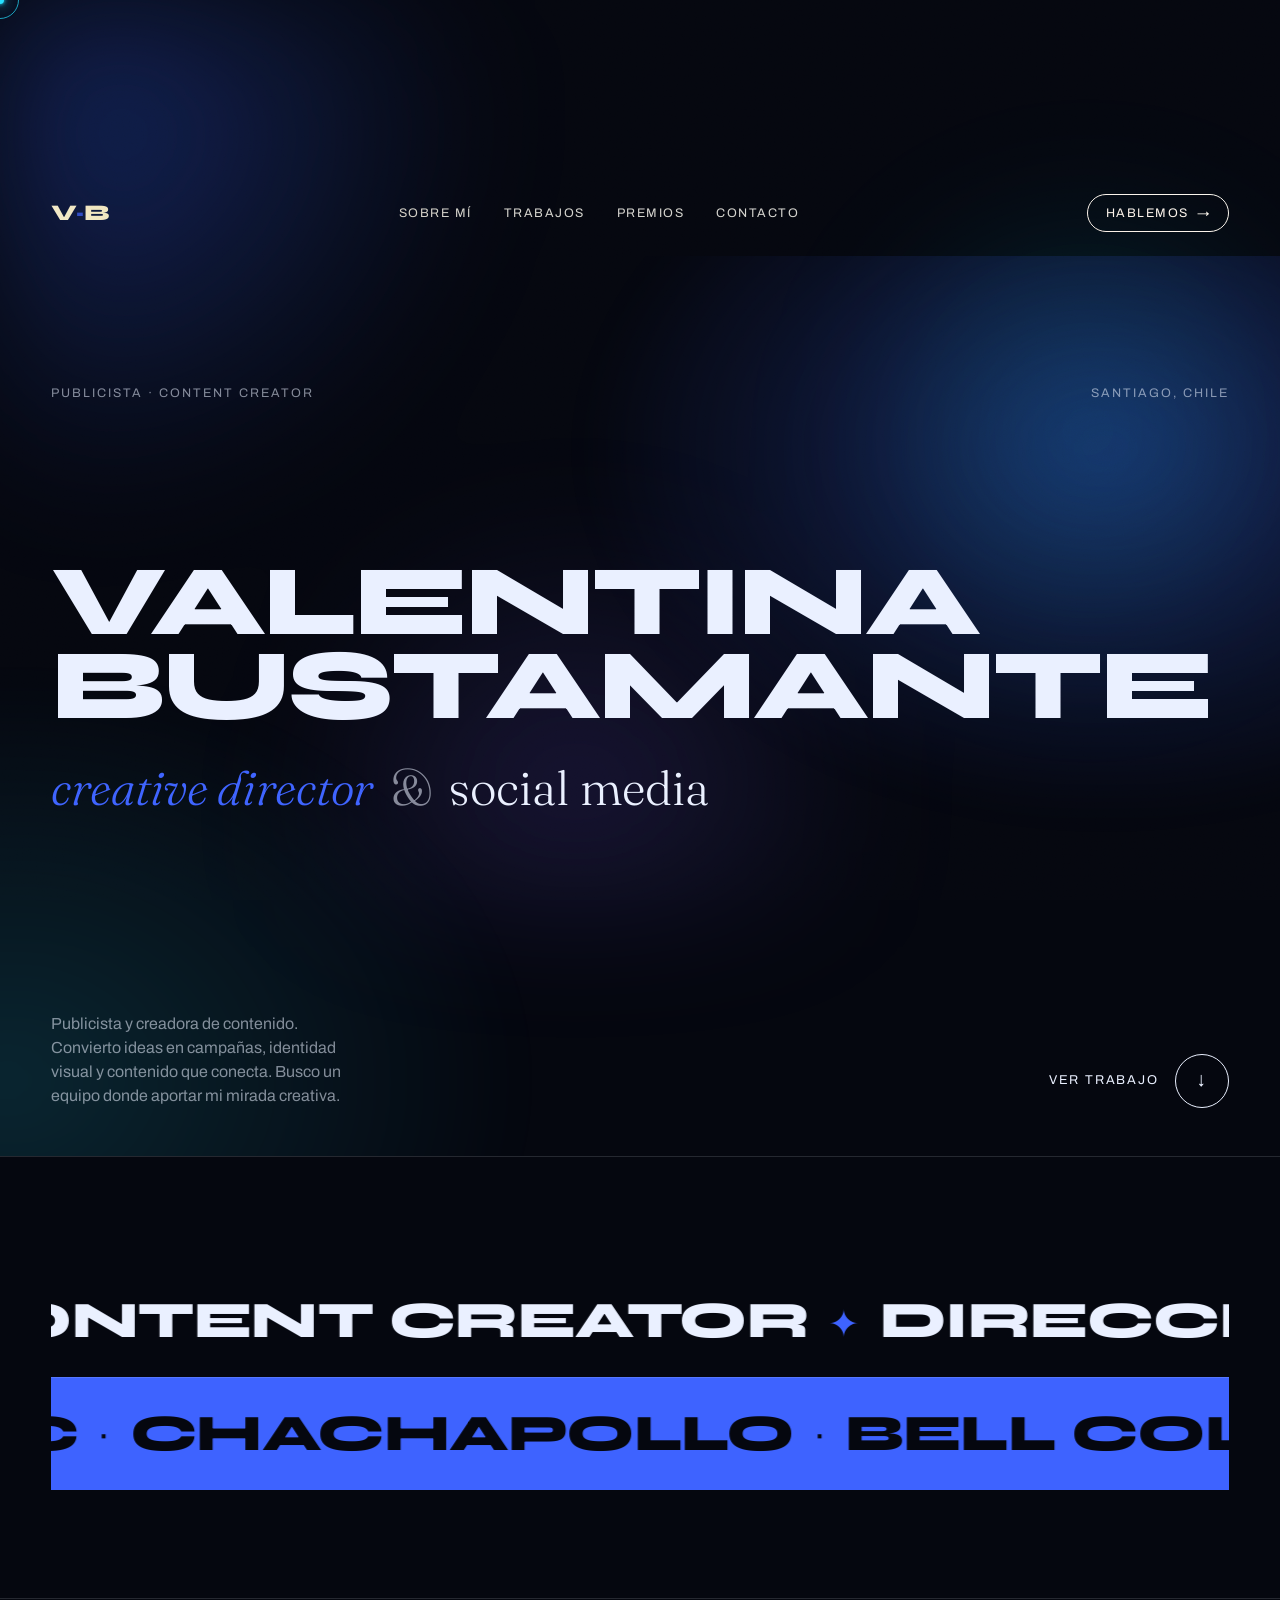
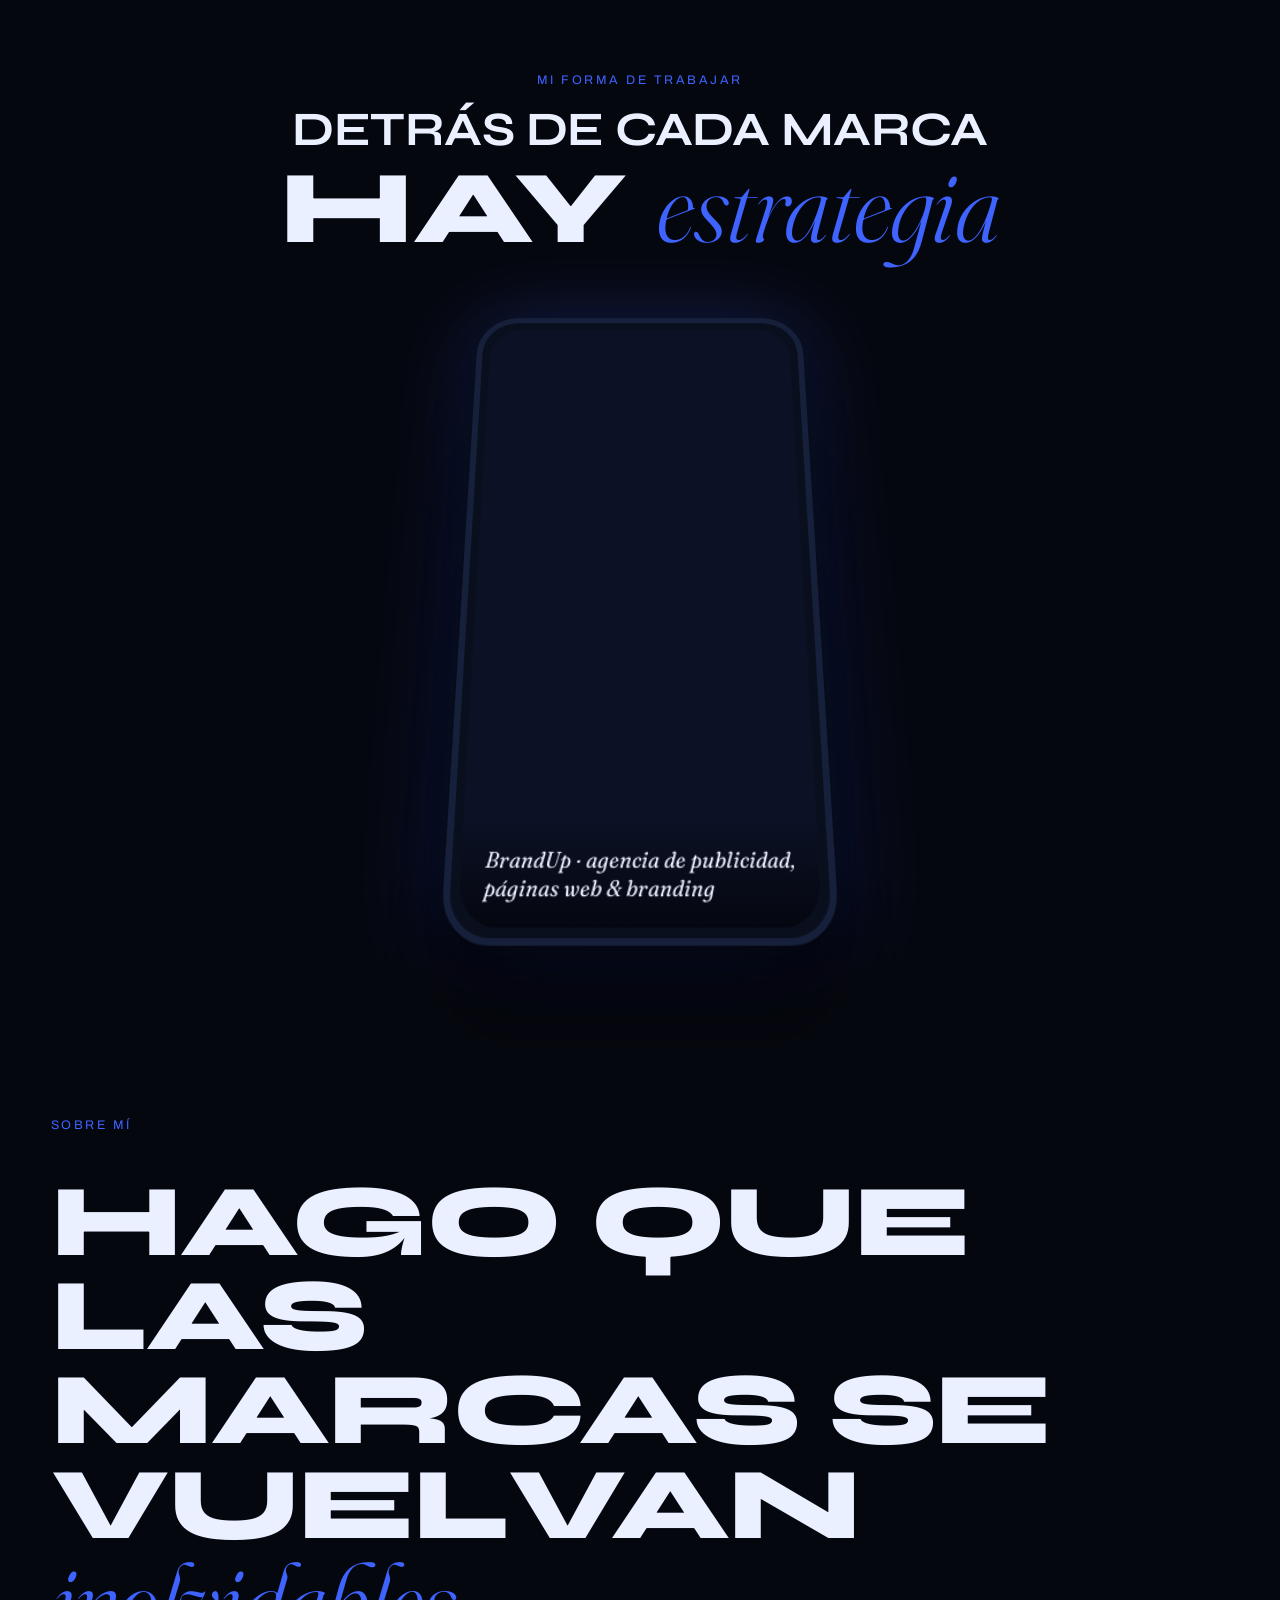
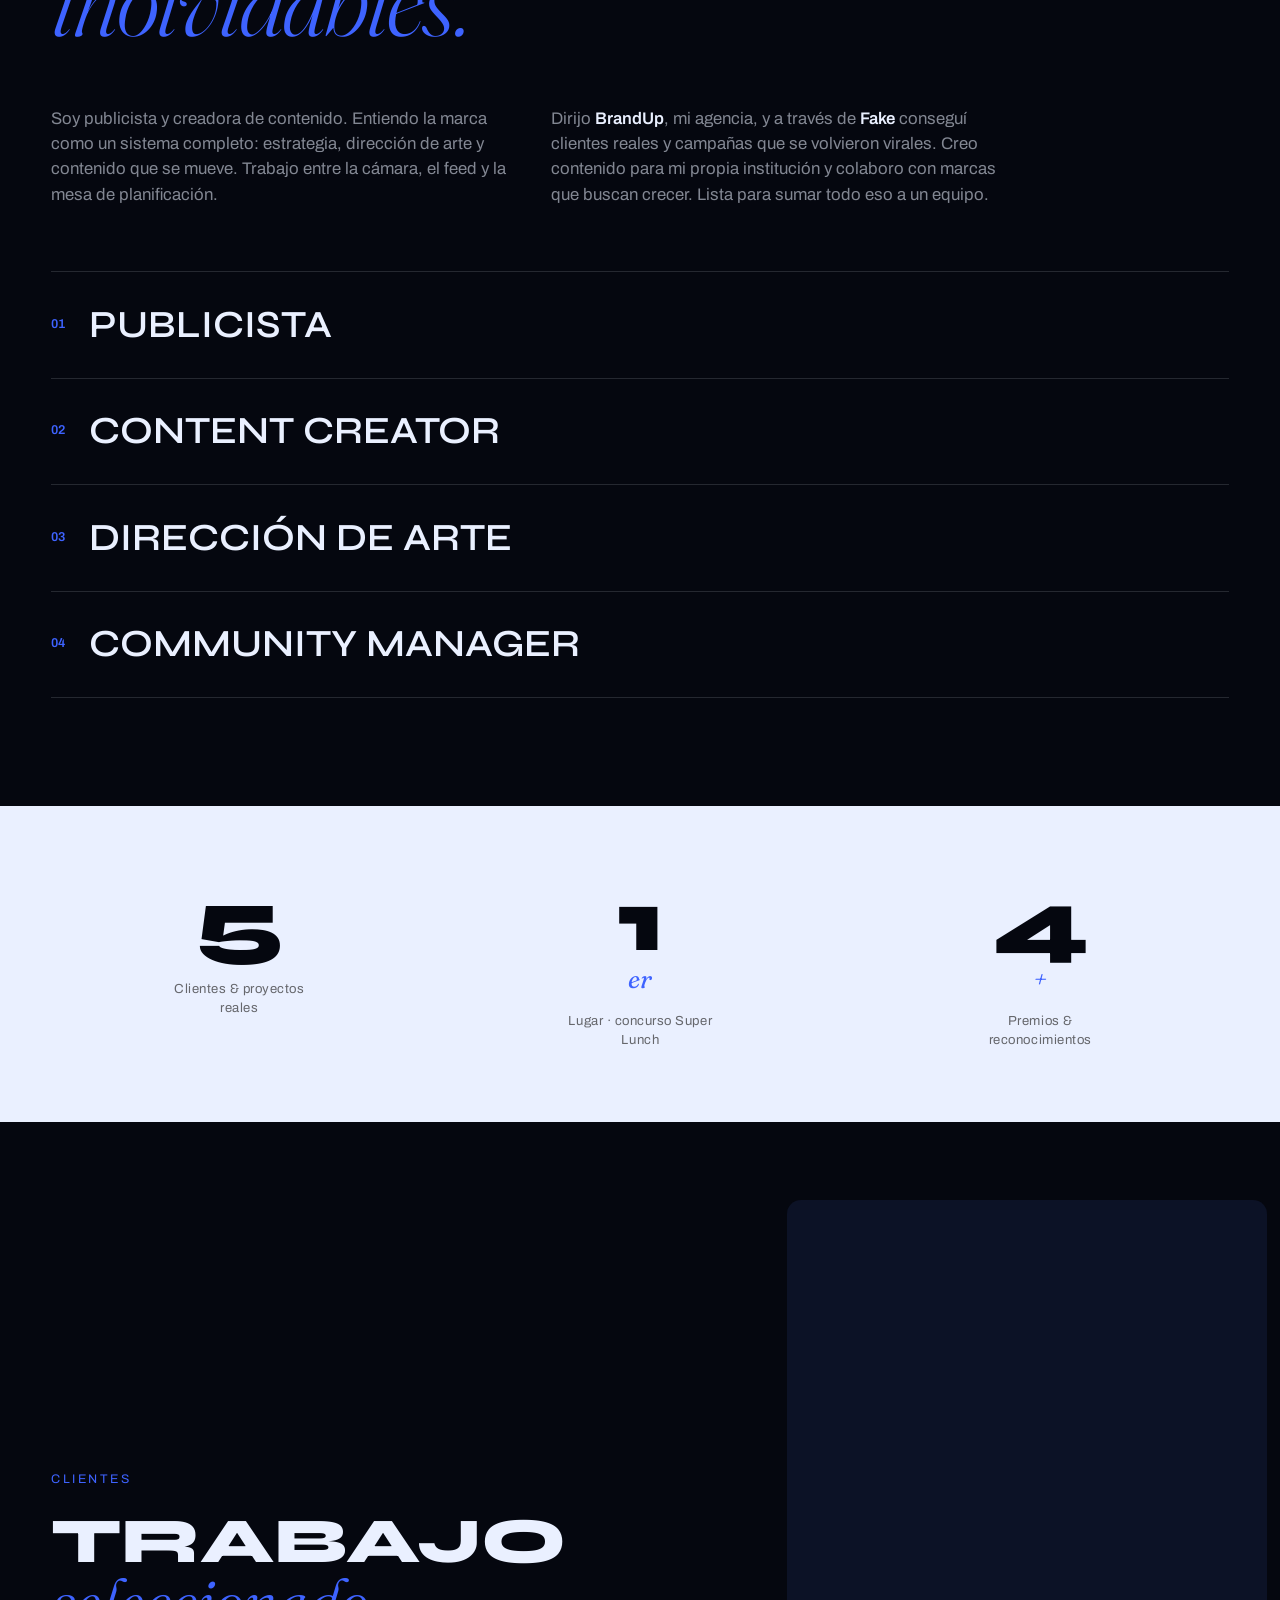
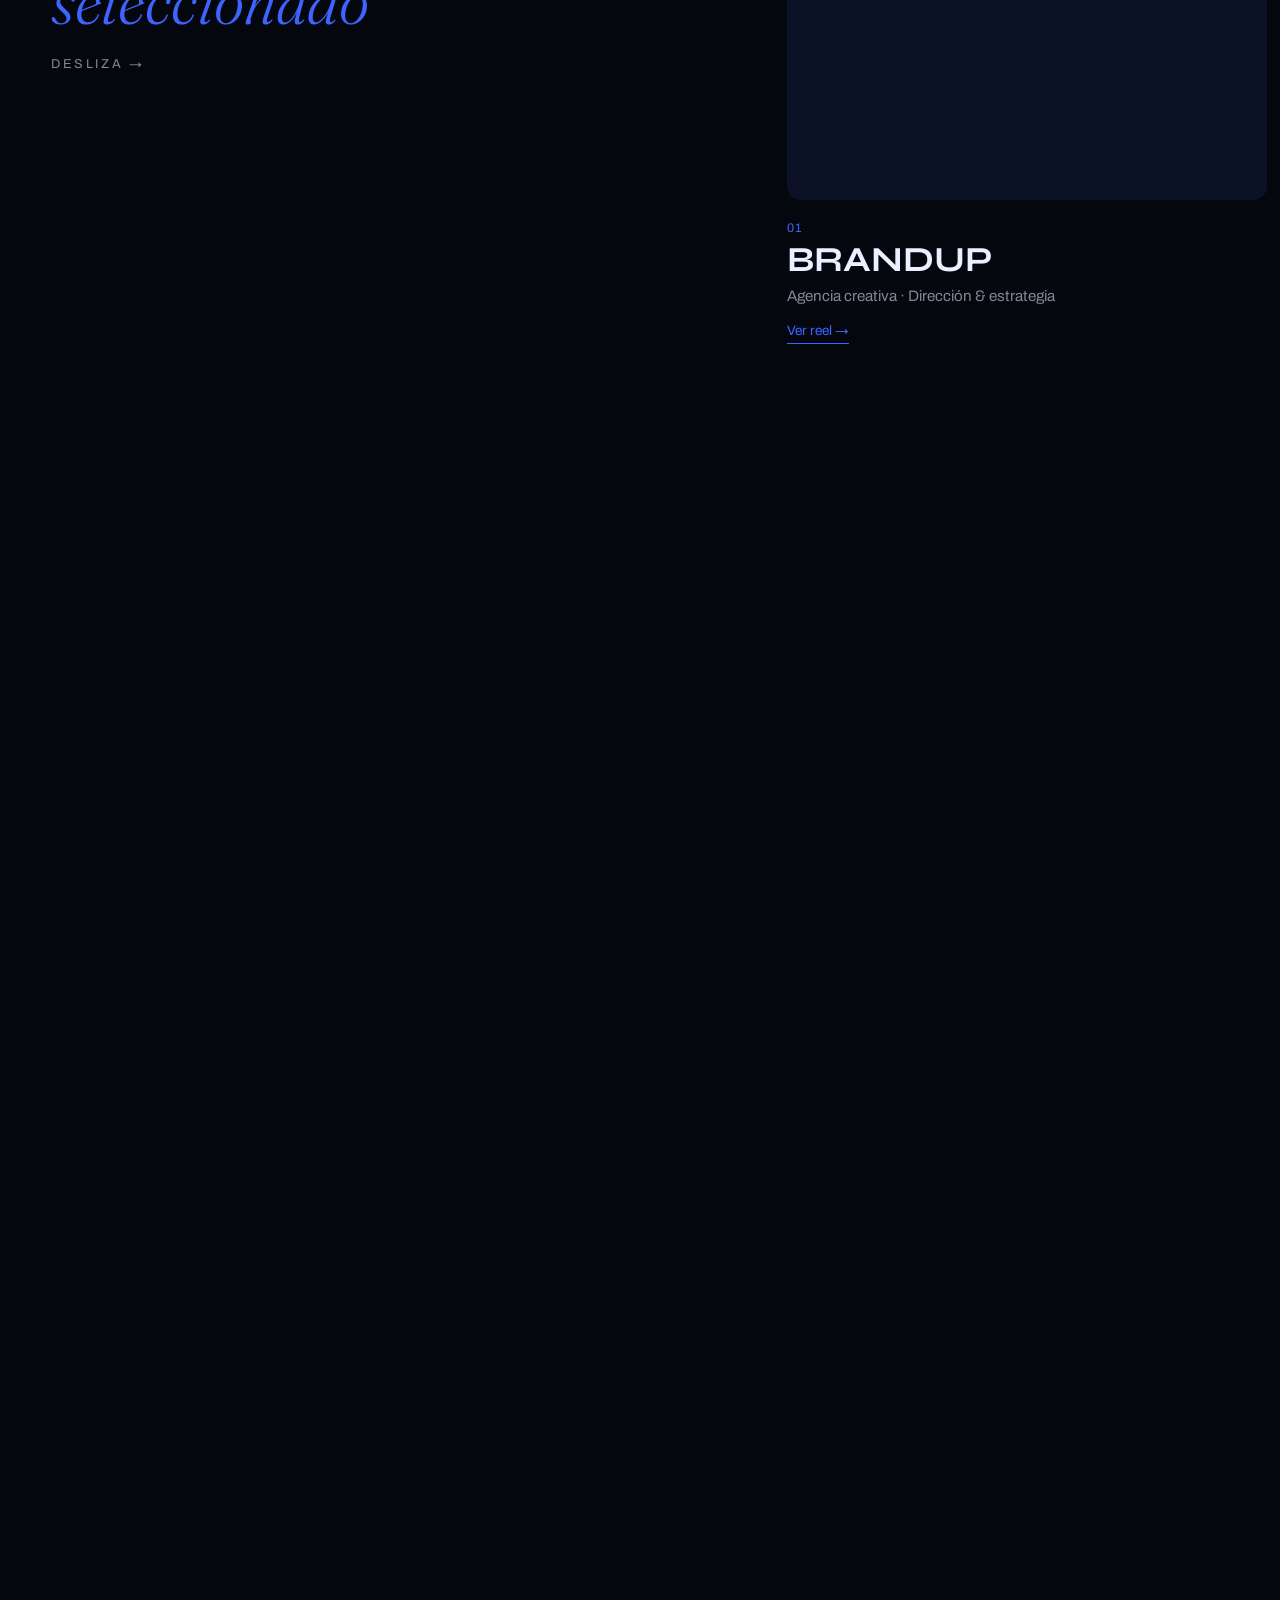
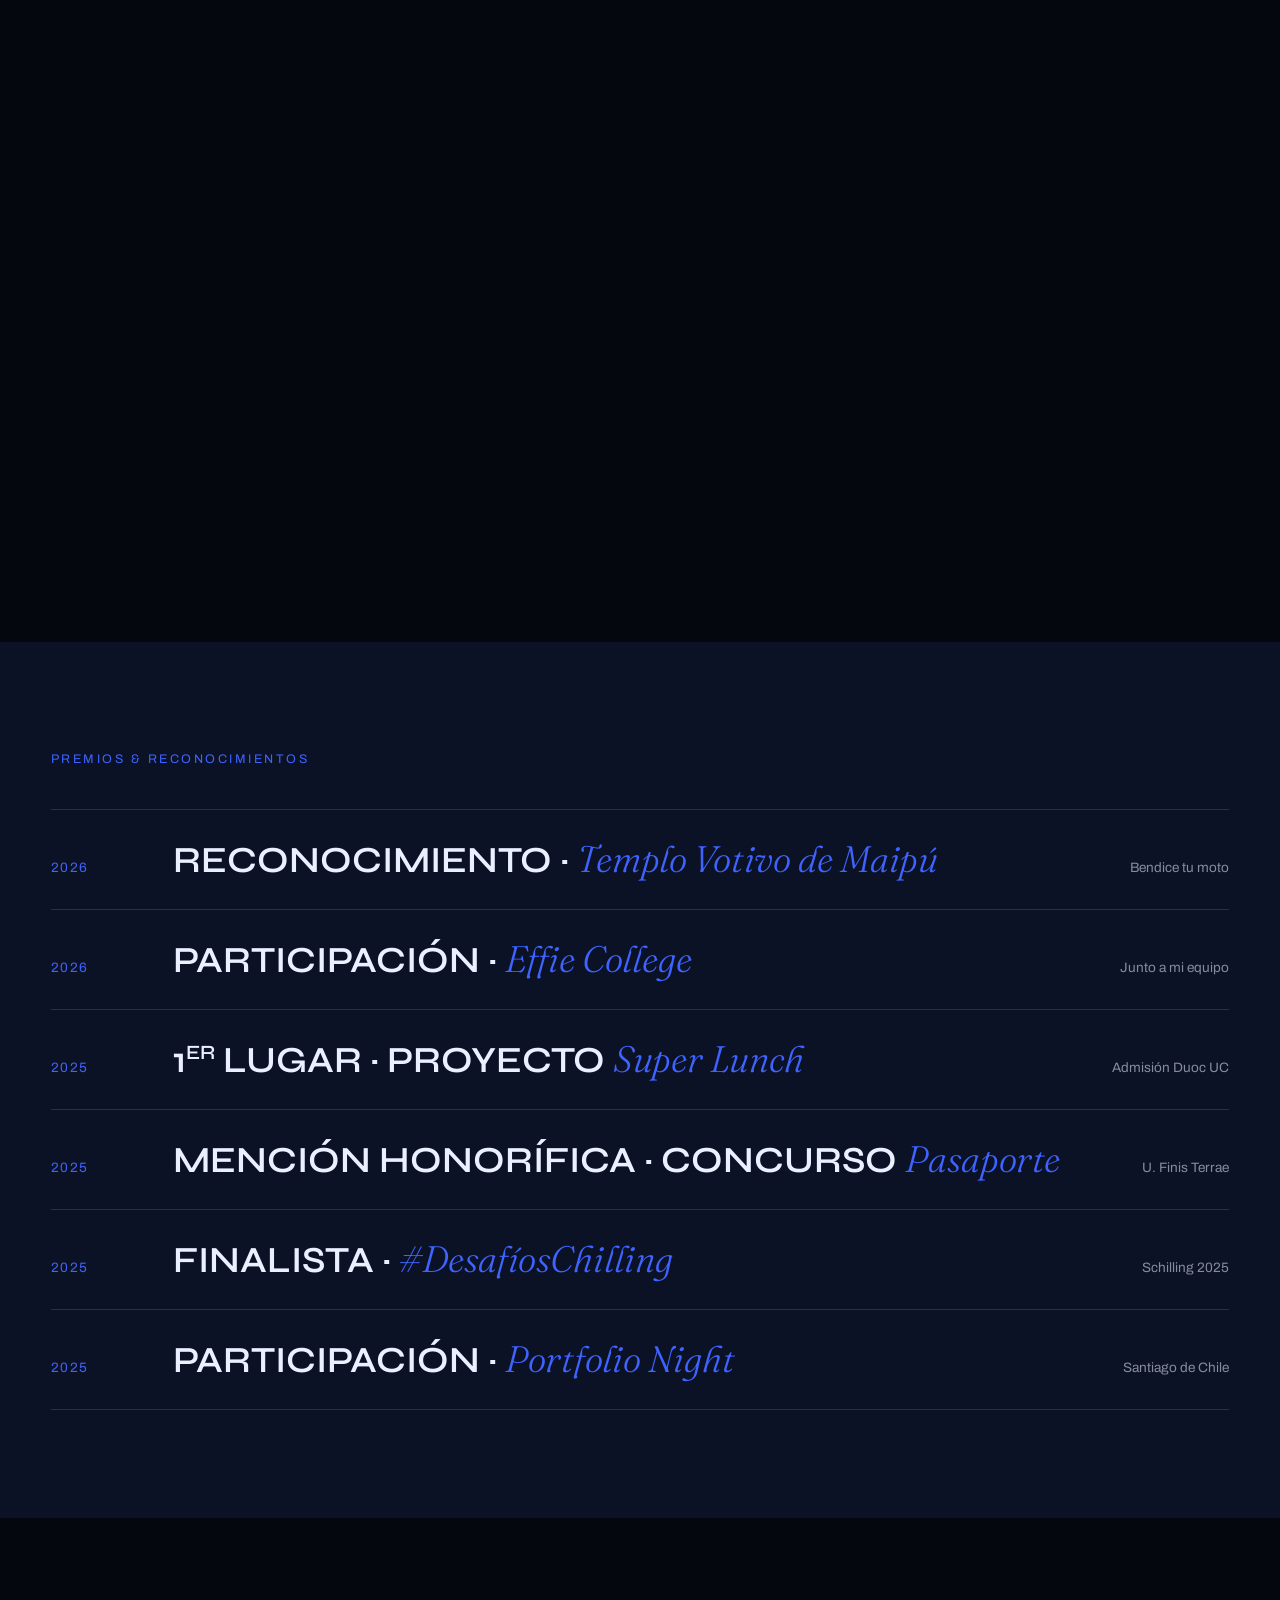
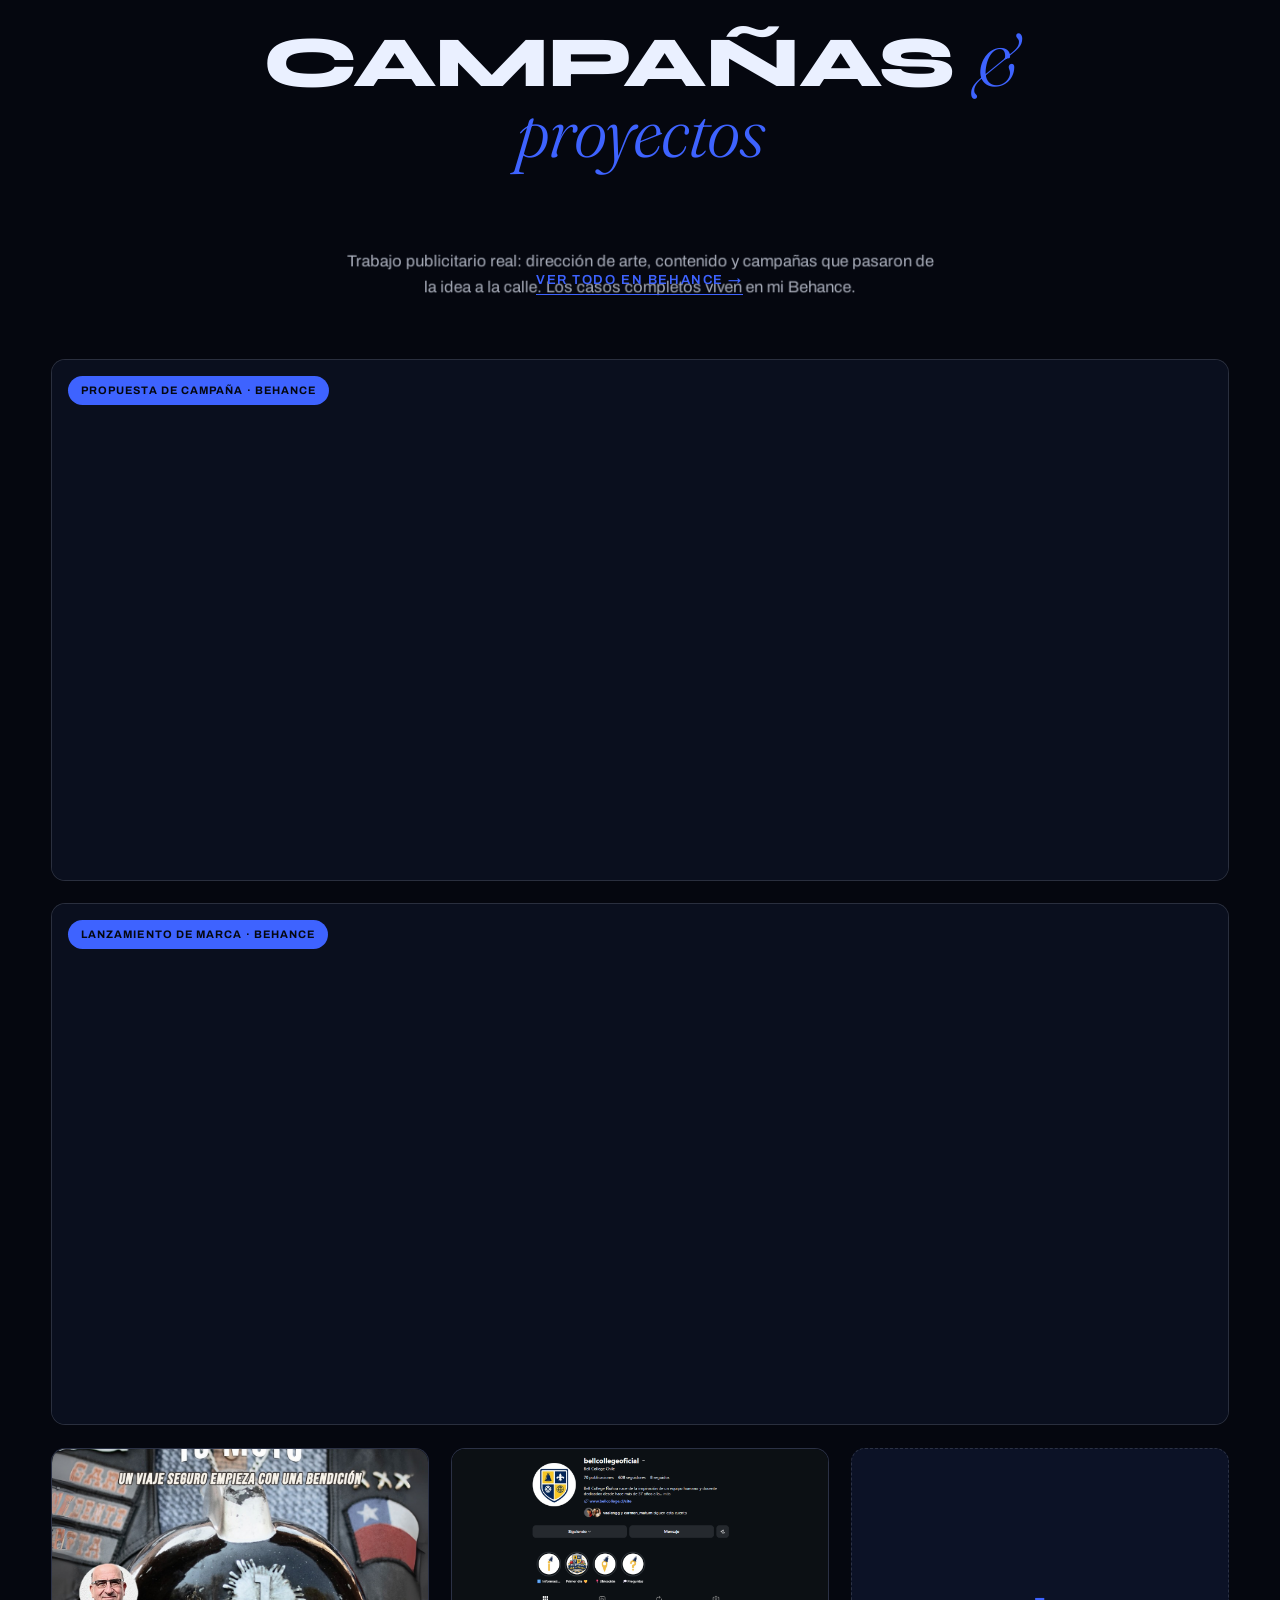
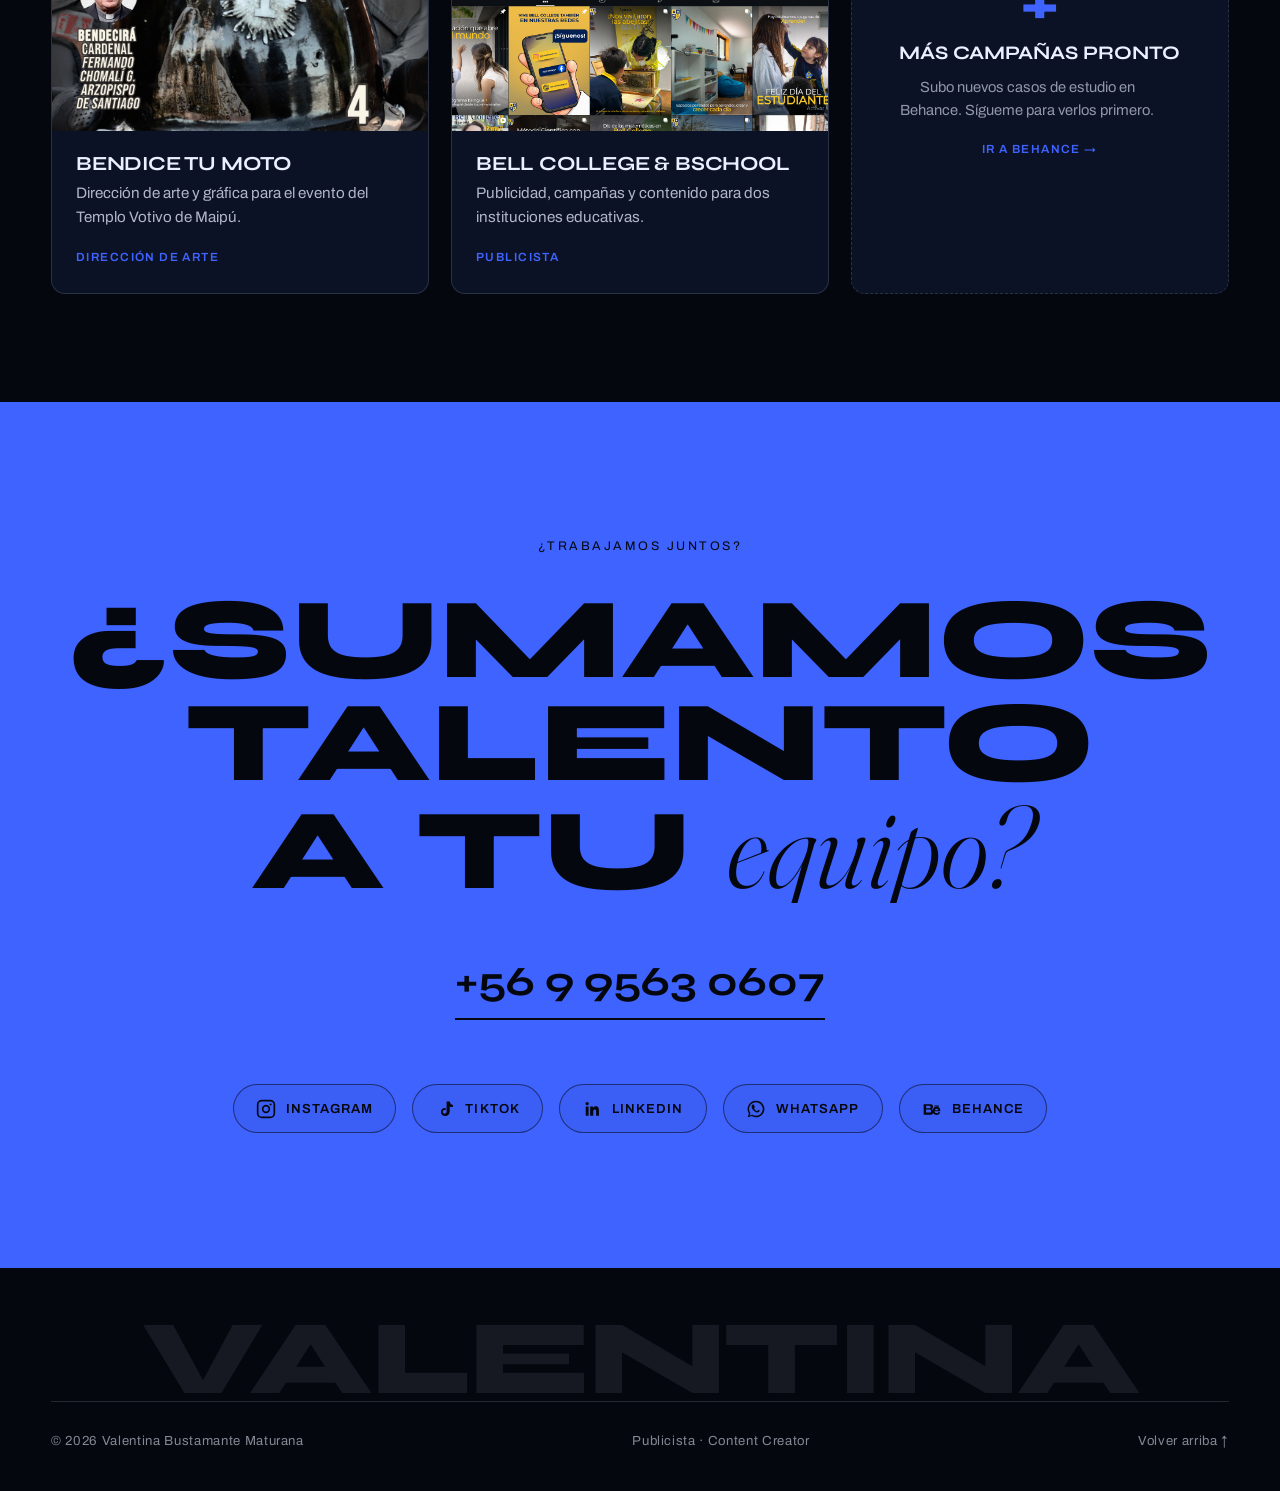
==== commit a0db4522: "feat: Behance-style projects section with real campaign embeds - Replace zoom-parallax gallery with " ====
--- a/index.html
+++ b/index.html
@@ -3,12 +3,12 @@
 <head>
 <meta charset="UTF-8" />
 <meta name="viewport" content="width=device-width, initial-scale=1.0" />
-<title>Valentina Bustamante — Publicista · Content Creator · Dirección de Arte</title>
-<meta name="description" content="Portafolio de Valentina Bustamante Maturana — Publicista, Content Creator y Dirección de Arte en Santiago, Chile. Disponible para sumarme a tu equipo creativo." />
+<title>Valentina Bustamante · Publicista · Content Creator · Dirección de Arte</title>
+<meta name="description" content="Portafolio de Valentina Bustamante Maturana · Publicista, Content Creator y Dirección de Arte en Santiago, Chile. Disponible para sumarme a tu equipo creativo." />
 <link rel="preconnect" href="https://fonts.googleapis.com">
 <link rel="preconnect" href="https://fonts.gstatic.com" crossorigin>
 <link href="https://fonts.googleapis.com/css2?family=Syne:wght@600;700;800&family=Fraunces:ital,opsz,wght@0,9..144,300..900;1,9..144,300..900&family=Archivo:wght@300;400;500;600&display=swap" rel="stylesheet">
-<link rel="stylesheet" href="styles.css?v=20260604" />
+<link rel="stylesheet" href="styles.css?v=20260605" />
 </head>
 <body>
 
@@ -69,7 +69,7 @@
     <span class="hero__role-tag">social media</span>
   </div>
   <div class="hero__meta reveal">
-    <p>Publicista y creadora de contenido. Convierto ideas en campañas, identidad visual y contenido que conecta — buscando un equipo donde aportar mi mirada creativa.</p>
+    <p>Publicista y creadora de contenido. Convierto ideas en campañas, identidad visual y contenido que conecta. Busco un equipo donde aportar mi mirada creativa.</p>
     <a href="#work" class="hero__scroll" data-magnetic>
       <span>Ver trabajo</span>
       <span class="hero__scroll-circle">↓</span>
@@ -86,7 +86,7 @@
   </div>
   <div class="marquee marquee--alt" aria-hidden="true">
     <div class="marquee__track" data-marquee="1">
-      <span>BRANDUP</span><i>—</i><span>FAKE</span><i>—</i><span>ADMISIÓN DUOC UC</span><i>—</i><span>CHACHAPOLLO</span><i>—</i><span>BELL COLLEGE</span><i>—</i><span>SUPER LUNCH</span><i>—</i><span>BRANDUP</span><i>—</i><span>FAKE</span><i>—</i><span>ADMISIÓN DUOC UC</span><i>—</i><span>CHACHAPOLLO</span><i>—</i><span>BELL COLLEGE</span><i>—</i><span>SUPER LUNCH</span><i>—</i>
+      <span>BRANDUP</span><i>·</i><span>FAKE</span><i>·</i><span>ADMISIÓN DUOC UC</span><i>·</i><span>CHACHAPOLLO</span><i>·</i><span>BELL COLLEGE</span><i>·</i><span>SUPER LUNCH</span><i>·</i><span>BRANDUP</span><i>·</i><span>FAKE</span><i>·</i><span>ADMISIÓN DUOC UC</span><i>·</i><span>CHACHAPOLLO</span><i>·</i><span>BELL COLLEGE</span><i>·</i><span>SUPER LUNCH</span><i>·</i>
     </div>
   </div>
 </section>
@@ -101,7 +101,7 @@
     <div class="scroll3d__card" data-scroll3d-card>
       <div class="scroll3d__screen">
         <video class="scroll3d__video" src="assets/video/brandup.mp4" autoplay muted loop playsinline preload="metadata"></video>
-        <div class="scroll3d__caption"><span>BrandUp — agencia de publicidad, páginas web &amp; branding</span></div>
+        <div class="scroll3d__caption"><span>BrandUp · agencia de publicidad, páginas web &amp; branding</span></div>
       </div>
     </div>
   </div>
@@ -130,11 +130,11 @@
 <!-- STATS (inverted light) -->
 <section class="stats stats--3">
   <div class="stat reveal"><span class="stat__num" data-count="5">0</span><span class="stat__label">Clientes &amp; proyectos reales</span></div>
-  <div class="stat reveal"><span class="stat__num" data-count="1">0</span><span class="stat__suffix">er</span><span class="stat__label">Lugar — concurso Super Lunch</span></div>
+  <div class="stat reveal"><span class="stat__num" data-count="1">0</span><span class="stat__suffix">er</span><span class="stat__label">Lugar · concurso Super Lunch</span></div>
   <div class="stat reveal"><span class="stat__num" data-count="4">0</span><span class="stat__suffix">+</span><span class="stat__label">Premios &amp; reconocimientos</span></div>
 </section>
 
-<!-- WORK — HORIZONTAL SCROLL -->
+<!-- WORK · HORIZONTAL SCROLL -->
 <section class="hwrap" id="work" data-hscroll>
   <div class="hsticky">
     <div class="htrack" data-htrack>
@@ -146,12 +146,12 @@
 
       <article class="hcard" data-magnetic-card>
         <div class="hcard__img"><video class="hcard__video" src="assets/video/brandup.mp4" autoplay muted loop playsinline preload="metadata"></video></div>
-        <div class="hcard__info"><span class="hcard__num">01</span><h3>BrandUp</h3><p>Agencia creativa — Dirección & estrategia</p><a href="https://www.instagram.com/brand.up.cl/reel/DZECKCBse3Q/" target="_blank" rel="noopener">Ver reel →</a></div>
+        <div class="hcard__info"><span class="hcard__num">01</span><h3>BrandUp</h3><p>Agencia creativa · Dirección & estrategia</p><a href="https://www.instagram.com/brand.up.cl/reel/DZECKCBse3Q/" target="_blank" rel="noopener">Ver reel →</a></div>
       </article>
 
       <article class="hcard" data-magnetic-card>
         <div class="hcard__img"><video class="hcard__video" src="assets/video/chachapollo.mp4" autoplay muted loop playsinline preload="metadata"></video></div>
-        <div class="hcard__info"><span class="hcard__num">02</span><h3>Chachapollo</h3><p>Contenido & redes — Cliente real</p><a href="https://www.instagram.com/reel/DR43dmNDa7E/" target="_blank" rel="noopener">Ver reel →</a></div>
+        <div class="hcard__info"><span class="hcard__num">02</span><h3>Chachapollo</h3><p>Contenido & redes · Cliente real</p><a href="https://www.instagram.com/reel/DR43dmNDa7E/" target="_blank" rel="noopener">Ver reel →</a></div>
       </article>
 
       <article class="hcard" data-magnetic-card>
@@ -161,12 +161,12 @@
 
       <article class="hcard" data-magnetic-card>
         <div class="hcard__img" data-fx-img><img class="hcard__media" src="assets/img/bell.png" alt="Bell College" loading="lazy"></div>
-        <div class="hcard__info"><span class="hcard__num">04</span><h3>Bell College &amp; BSchool</h3><p>Publicista — campañas &amp; contenido</p><span class="muted">Publicidad &amp; redes →</span></div>
+        <div class="hcard__info"><span class="hcard__num">04</span><h3>Bell College &amp; BSchool</h3><p>Publicista · campañas &amp; contenido</p><span class="muted">Publicidad &amp; redes →</span></div>
       </article>
 
       <article class="hcard" data-magnetic-card>
         <div class="hcard__img" data-fx-img><div class="ph">SUPER LUNCH</div></div>
-        <div class="hcard__info"><span class="hcard__num">05</span><h3>Super Lunch</h3><p>Branding — 1<sup>er</sup> lugar, lanzamiento de marca nueva al público</p><span class="muted">Identidad &amp; branding →</span></div>
+        <div class="hcard__info"><span class="hcard__num">05</span><h3>Super Lunch</h3><p>Branding · 1<sup>er</sup> lugar, lanzamiento de marca nueva al público</p><span class="muted">Identidad &amp; branding →</span></div>
       </article>
 
       <div class="houtro">
@@ -181,30 +181,72 @@
 <section class="awards" id="awards">
   <div class="eyebrow reveal">Premios & reconocimientos</div>
   <ul class="awards__list">
-    <li class="award reveal"><span class="award__year">2026</span><span class="award__name">Reconocimiento — <em>Templo Votivo de Maipú</em></span><span class="award__org">Bendice tu moto</span></li>
-    <li class="award reveal"><span class="award__year">2026</span><span class="award__name">Participación — <em>Effie College</em></span><span class="award__org">Junto a mi equipo</span></li>
-    <li class="award reveal"><span class="award__year">2025</span><span class="award__name">1<sup>er</sup> Lugar — Proyecto <em>Super Lunch</em></span><span class="award__org">Admisión Duoc UC</span></li>
-    <li class="award reveal"><span class="award__year">2025</span><span class="award__name">Mención honorífica — Concurso <em>Pasaporte</em></span><span class="award__org">U. Finis Terrae</span></li>
-    <li class="award reveal"><span class="award__year">2025</span><span class="award__name">Finalista — <em>#DesafíosChilling</em></span><span class="award__org">Schilling 2025</span></li>
-    <li class="award reveal"><span class="award__year">2025</span><span class="award__name">Participación — <em>Portfolio Night</em></span><span class="award__org">Santiago de Chile</span></li>
+    <li class="award reveal"><span class="award__year">2026</span><span class="award__name">Reconocimiento · <em>Templo Votivo de Maipú</em></span><span class="award__org">Bendice tu moto</span></li>
+    <li class="award reveal"><span class="award__year">2026</span><span class="award__name">Participación · <em>Effie College</em></span><span class="award__org">Junto a mi equipo</span></li>
+    <li class="award reveal"><span class="award__year">2025</span><span class="award__name">1<sup>er</sup> Lugar · Proyecto <em>Super Lunch</em></span><span class="award__org">Admisión Duoc UC</span></li>
+    <li class="award reveal"><span class="award__year">2025</span><span class="award__name">Mención honorífica · Concurso <em>Pasaporte</em></span><span class="award__org">U. Finis Terrae</span></li>
+    <li class="award reveal"><span class="award__year">2025</span><span class="award__name">Finalista · <em>#DesafíosChilling</em></span><span class="award__org">Schilling 2025</span></li>
+    <li class="award reveal"><span class="award__year">2025</span><span class="award__name">Participación · <em>Portfolio Night</em></span><span class="award__org">Santiago de Chile</span></li>
   </ul>
 </section>
 
-<!-- GALLERY — ZOOM PARALLAX -->
-<section class="gallery-intro">
-  <div class="eyebrow reveal">Galería</div>
-  <h2 class="gallery-intro__title reveal">Momentos<br><span class="italic">en movimiento</span></h2>
-  <p class="gallery-intro__hint reveal">Scroll ↓</p>
-</section>
-<section class="zoom" data-zoom>
-  <div class="zoom__sticky">
-    <div class="zoom__el zoom__el--0" data-zoom-scale="4"><div class="zoom__box"><img src="assets/img/york.png" alt="Helados York" loading="lazy"></div></div>
-    <div class="zoom__el zoom__el--1" data-zoom-scale="5"><div class="zoom__box"><img src="assets/img/moto1.jpg" alt="Bendice tu moto" loading="lazy"></div></div>
-    <div class="zoom__el zoom__el--2" data-zoom-scale="6"><div class="zoom__box"><img src="assets/img/bell.png" alt="Bell College" loading="lazy"></div></div>
-    <div class="zoom__el zoom__el--3" data-zoom-scale="5"><div class="zoom__box"><img src="assets/img/moto3.jpg" alt="Bendice tu moto" loading="lazy"></div></div>
-    <div class="zoom__el zoom__el--4" data-zoom-scale="6"><div class="zoom__box"><img src="assets/img/moto2.jpg" alt="Bendice tu moto" loading="lazy"></div></div>
-    <div class="zoom__el zoom__el--5" data-zoom-scale="8"><div class="zoom__box"><img src="assets/img/moto1.jpg" alt="Bendice tu moto" loading="lazy"></div></div>
-    <div class="zoom__el zoom__el--6" data-zoom-scale="9"><div class="zoom__box"><img src="assets/img/bell.png" alt="Bell College" loading="lazy"></div></div>
+<!-- CAMPAÑAS / PROYECTOS (estilo Behance) -->
+<section class="cases" id="cases">
+  <div class="cases__head">
+    <h2 class="cases__title reveal">Campañas <span class="italic">&amp; proyectos</span></h2>
+    <p class="cases__lead reveal">Trabajo publicitario real: dirección de arte, contenido y campañas que pasaron de la idea a la calle. Los casos completos viven en mi Behance.</p>
+    <a class="cases__profile reveal" href="https://www.behance.net/valentibustama27" target="_blank" rel="noopener" data-magnetic>Ver todo en Behance →</a>
+  </div>
+
+  <div class="cases__grid">
+    <!-- Campaña destacada: Duoc 2027 x FAKE (embed real de Behance) -->
+    <article class="case case--feature reveal">
+      <div class="case__embed">
+        <iframe src="https://www.behance.net/embed/project/250316499?ilo0=1" loading="lazy" allowfullscreen frameborder="0" allow="clipboard-write" referrerpolicy="strict-origin-when-cross-origin" title="Propuesta de campaña Duoc 2027 x FAKE en Behance"></iframe>
+      </div>
+      <div class="case__tag">Propuesta de campaña · Behance</div>
+    </article>
+
+    <!-- Campaña: Lanzamiento Helados York (embed real de Behance) -->
+    <article class="case case--feature reveal">
+      <div class="case__embed">
+        <iframe src="https://www.behance.net/embed/project/250317021?ilo0=1" loading="lazy" allowfullscreen frameborder="0" allow="clipboard-write" referrerpolicy="strict-origin-when-cross-origin" title="Campaña lanzamiento de marketplace Helados York en Behance"></iframe>
+      </div>
+      <div class="case__tag">Lanzamiento de marca · Behance</div>
+    </article>
+
+    <article class="case reveal">
+      <a class="case__link" href="https://www.instagram.com/vaalengg/" target="_blank" rel="noopener">
+        <div class="case__media"><img src="assets/img/moto1.jpg" alt="Gráfica de la campaña Bendice tu moto para el Templo Votivo de Maipú" loading="lazy"></div>
+        <div class="case__meta">
+          <h3>Bendice tu moto</h3>
+          <p>Dirección de arte y gráfica para el evento del Templo Votivo de Maipú.</p>
+          <span class="case__role">Dirección de arte</span>
+        </div>
+      </a>
+    </article>
+
+    <article class="case reveal">
+      <a class="case__link" href="https://www.behance.net/valentibustama27" target="_blank" rel="noopener">
+        <div class="case__media"><img src="assets/img/bell.png" alt="Piezas de campaña para Bell College y BSchool" loading="lazy"></div>
+        <div class="case__meta">
+          <h3>Bell College &amp; BSchool</h3>
+          <p>Publicidad, campañas y contenido para dos instituciones educativas.</p>
+          <span class="case__role">Publicista</span>
+        </div>
+      </a>
+    </article>
+
+    <article class="case case--more reveal">
+      <a class="case__link" href="https://www.behance.net/valentibustama27" target="_blank" rel="noopener">
+        <div class="case__moreinner">
+          <span class="case__morenum">+</span>
+          <h3>Más campañas pronto</h3>
+          <p>Subo nuevos casos de estudio en Behance. Sígueme para verlos primero.</p>
+          <span class="case__role">Ir a Behance →</span>
+        </div>
+      </a>
+    </article>
   </div>
 </section>
 
@@ -251,6 +293,6 @@
   </div>
 </footer>
 
-<script src="main.js?v=20260604" defer></script>
+<script src="main.js?v=20260605" defer></script>
 </body>
 </html>
--- a/styles.css
+++ b/styles.css
@@ -255,36 +255,37 @@
 .scrollbar{position:fixed;top:0;left:0;width:100%;height:3px;z-index:950;pointer-events:none;background:transparent}
 .scrollbar i{display:block;height:100%;width:0;background:linear-gradient(90deg,var(--coral),#7B61FF,var(--lime));box-shadow:0 0 12px rgba(62,99,255,.7);transform-origin:left}
 
-/* ===== GALLERY INTRO ===== */
-.gallery-intro{text-align:center;background:var(--bg)}
-.gallery-intro .eyebrow{display:block;margin-bottom:1.4rem}
-.gallery-intro__title{font-family:'Syne',sans-serif;font-weight:800;text-transform:uppercase;font-size:clamp(2.4rem,8vw,6rem);line-height:.92;letter-spacing:-.02em}
-.gallery-intro__title .italic{font-family:'Fraunces',serif;font-weight:300;color:var(--coral);text-transform:none}
-.gallery-intro__hint{margin-top:1.6rem;color:var(--muted);text-transform:uppercase;letter-spacing:.25em;font-size:.75rem;animation:bob 2s ease-in-out infinite}
-@keyframes bob{0%,100%{transform:translateY(0)}50%{transform:translateY(8px)}}
-
-/* ===== ZOOM PARALLAX ===== */
-.zoom{position:relative;height:320vh;padding:0;background:var(--bg)}
-.zoom__sticky{position:sticky;top:0;height:100vh;overflow:hidden}
-.zoom__el{position:absolute;top:0;left:0;width:100%;height:100%;display:flex;align-items:center;justify-content:center;will-change:transform}
-.zoom__box{position:relative;width:25vw;height:25vh;overflow:hidden;border-radius:6px;box-shadow:0 20px 60px rgba(0,0,0,.5)}
-.zoom__box img{width:100%;height:100%;object-fit:cover;display:block}
-.zoom__el--1 .zoom__box{top:-30vh;left:5vw;width:35vw;height:30vh}
-.zoom__el--2 .zoom__box{top:-10vh;left:-25vw;width:20vw;height:45vh}
-.zoom__el--3 .zoom__box{left:27.5vw;width:25vw;height:25vh}
-.zoom__el--4 .zoom__box{top:27.5vh;left:5vw;width:20vw;height:25vh}
-.zoom__el--5 .zoom__box{top:27.5vh;left:-22.5vw;width:30vw;height:25vh}
-.zoom__el--6 .zoom__box{top:22.5vh;left:25vw;width:15vw;height:15vh}
-@media (max-width:760px){
-  .zoom{height:240vh}
-  .zoom__box{width:62vw;height:30vh}
-  .zoom__el--1 .zoom__box{top:-32vh;left:6vw;width:60vw;height:26vh}
-  .zoom__el--2 .zoom__box{top:-6vh;left:-30vw;width:46vw;height:34vh}
-  .zoom__el--3 .zoom__box{top:2vh;left:32vw;width:48vw;height:26vh}
-  .zoom__el--4 .zoom__box{top:30vh;left:-4vw;width:46vw;height:24vh}
-  .zoom__el--5 .zoom__box{top:30vh;left:-30vw;width:52vw;height:24vh}
-  .zoom__el--6 .zoom__box{top:26vh;left:30vw;width:40vw;height:20vh}
-}
+/* ===== CAMPAÑAS / CASES (estilo Behance) ===== */
+.cases{background:var(--bg)}
+.cases__head{max-width:62rem;margin:0 auto clamp(2.5rem,5vw,4rem);text-align:center}
+.cases__title{font-family:'Syne',sans-serif;font-weight:800;text-transform:uppercase;font-size:clamp(2.2rem,6vw,4.5rem);line-height:.96;letter-spacing:-.02em}
+.cases__title .italic{font-family:'Fraunces',serif;font-weight:300;color:var(--coral);text-transform:none}
+.cases__lead{margin:1.2rem auto 0;max-width:62ch;color:var(--text);opacity:.72;font-size:1.05rem;line-height:1.6;text-wrap:pretty}
+.cases__profile{display:inline-block;margin-top:1.8rem;font-size:.82rem;text-transform:uppercase;letter-spacing:.12em;font-weight:600;color:var(--coral);border-bottom:1px solid var(--coral);padding-bottom:4px;transition:letter-spacing .4s var(--ease)}
+.cases__profile:hover{letter-spacing:.18em}
+.cases__grid{display:grid;grid-template-columns:repeat(auto-fit,minmax(300px,1fr));gap:1.4rem;max-width:82rem;margin:0 auto}
+.case{position:relative;border:1px solid var(--line);border-radius:14px;overflow:hidden;background:var(--bg-2);transition:border-color .4s var(--ease),box-shadow .4s var(--ease),transform .4s var(--ease)}
+.case:hover{border-color:var(--coral);box-shadow:0 18px 50px rgba(0,0,0,.5)}
+.case:not(.case--feature):hover{transform:translateY(-5px)}
+.case__link{display:flex;flex-direction:column;height:100%;color:inherit}
+.case__media{aspect-ratio:4/3;overflow:hidden;background:var(--bg)}
+.case__media img{width:100%;height:100%;object-fit:cover;display:block}
+.case__meta{padding:1.4rem 1.5rem 1.6rem}
+.case__meta h3{font-family:'Syne',sans-serif;font-weight:700;text-transform:uppercase;font-size:1.25rem;line-height:1.05;letter-spacing:-.01em}
+.case__meta p{color:var(--text);opacity:.74;font-size:.95rem;margin:.5rem 0 .9rem;line-height:1.55;text-wrap:pretty}
+.case__role{font-size:.74rem;text-transform:uppercase;letter-spacing:.12em;color:var(--coral);font-weight:600}
+/* featured embed */
+.case--feature{grid-column:1 / -1;background:#0a0f1e}
+.case__embed{position:relative;width:100%;background:#0a0f1e}
+.case__embed iframe{width:100%;height:clamp(340px,44vw,520px);display:block;border:0}
+.case__tag{position:absolute;top:1rem;left:1rem;z-index:2;background:var(--coral);color:var(--ink);font-size:.68rem;font-weight:700;text-transform:uppercase;letter-spacing:.1em;padding:.4rem .8rem;border-radius:100px;pointer-events:none}
+/* "más pronto" card */
+.case--more{border-style:dashed}
+.case--more .case__link{justify-content:center;align-items:center;text-align:center;min-height:240px;padding:2.5rem 1.5rem;gap:.2rem}
+.case__morenum{font-family:'Syne',sans-serif;font-weight:800;font-size:3rem;line-height:1;color:var(--coral)}
+.case--more h3{font-family:'Syne',sans-serif;font-weight:700;text-transform:uppercase;font-size:1.2rem;margin-top:.6rem}
+.case--more p{color:var(--text);opacity:.6;font-size:.92rem;margin:.5rem 0 .9rem;max-width:32ch;line-height:1.55}
+@media (max-width:520px){.case__embed iframe{height:300px}}
 
 /* ===== SOCIAL ICON BUTTONS ===== */
 .social-icons{display:flex;justify-content:center;gap:1rem;flex-wrap:wrap;margin-top:.5rem}
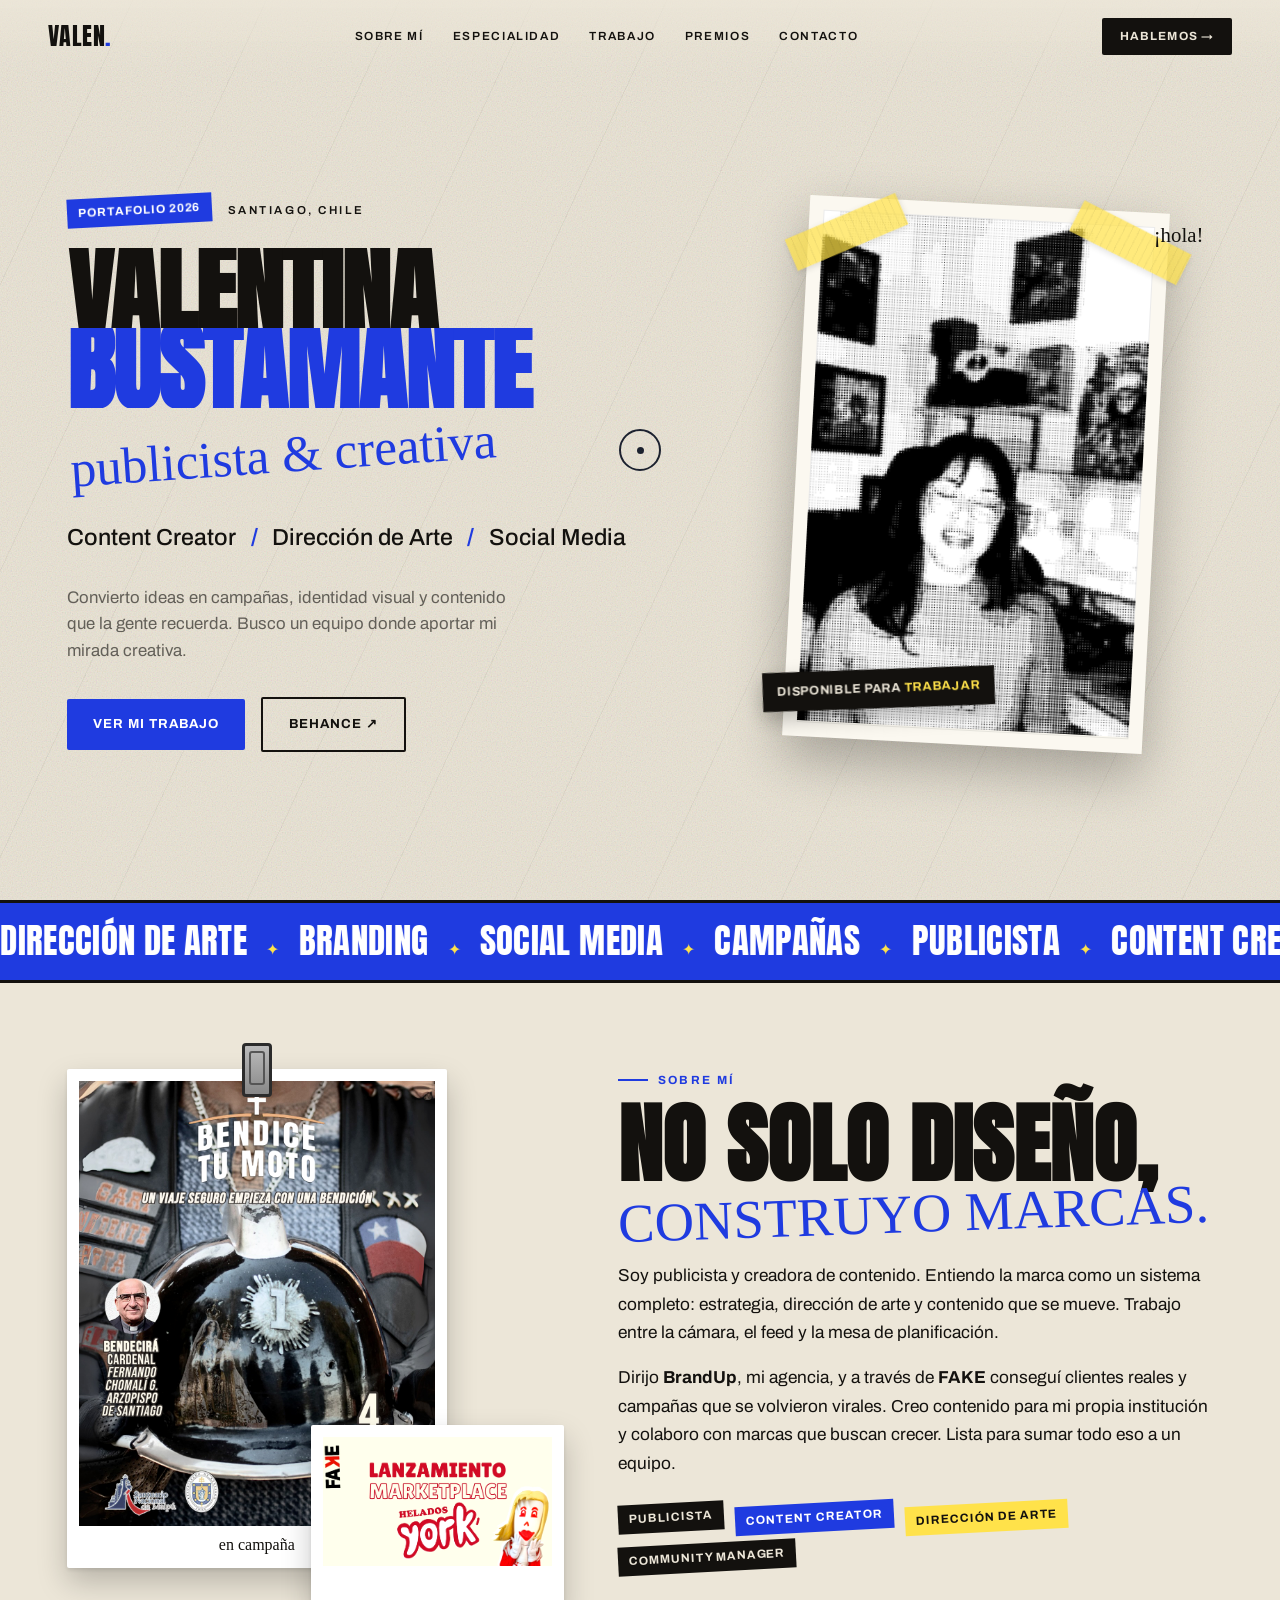
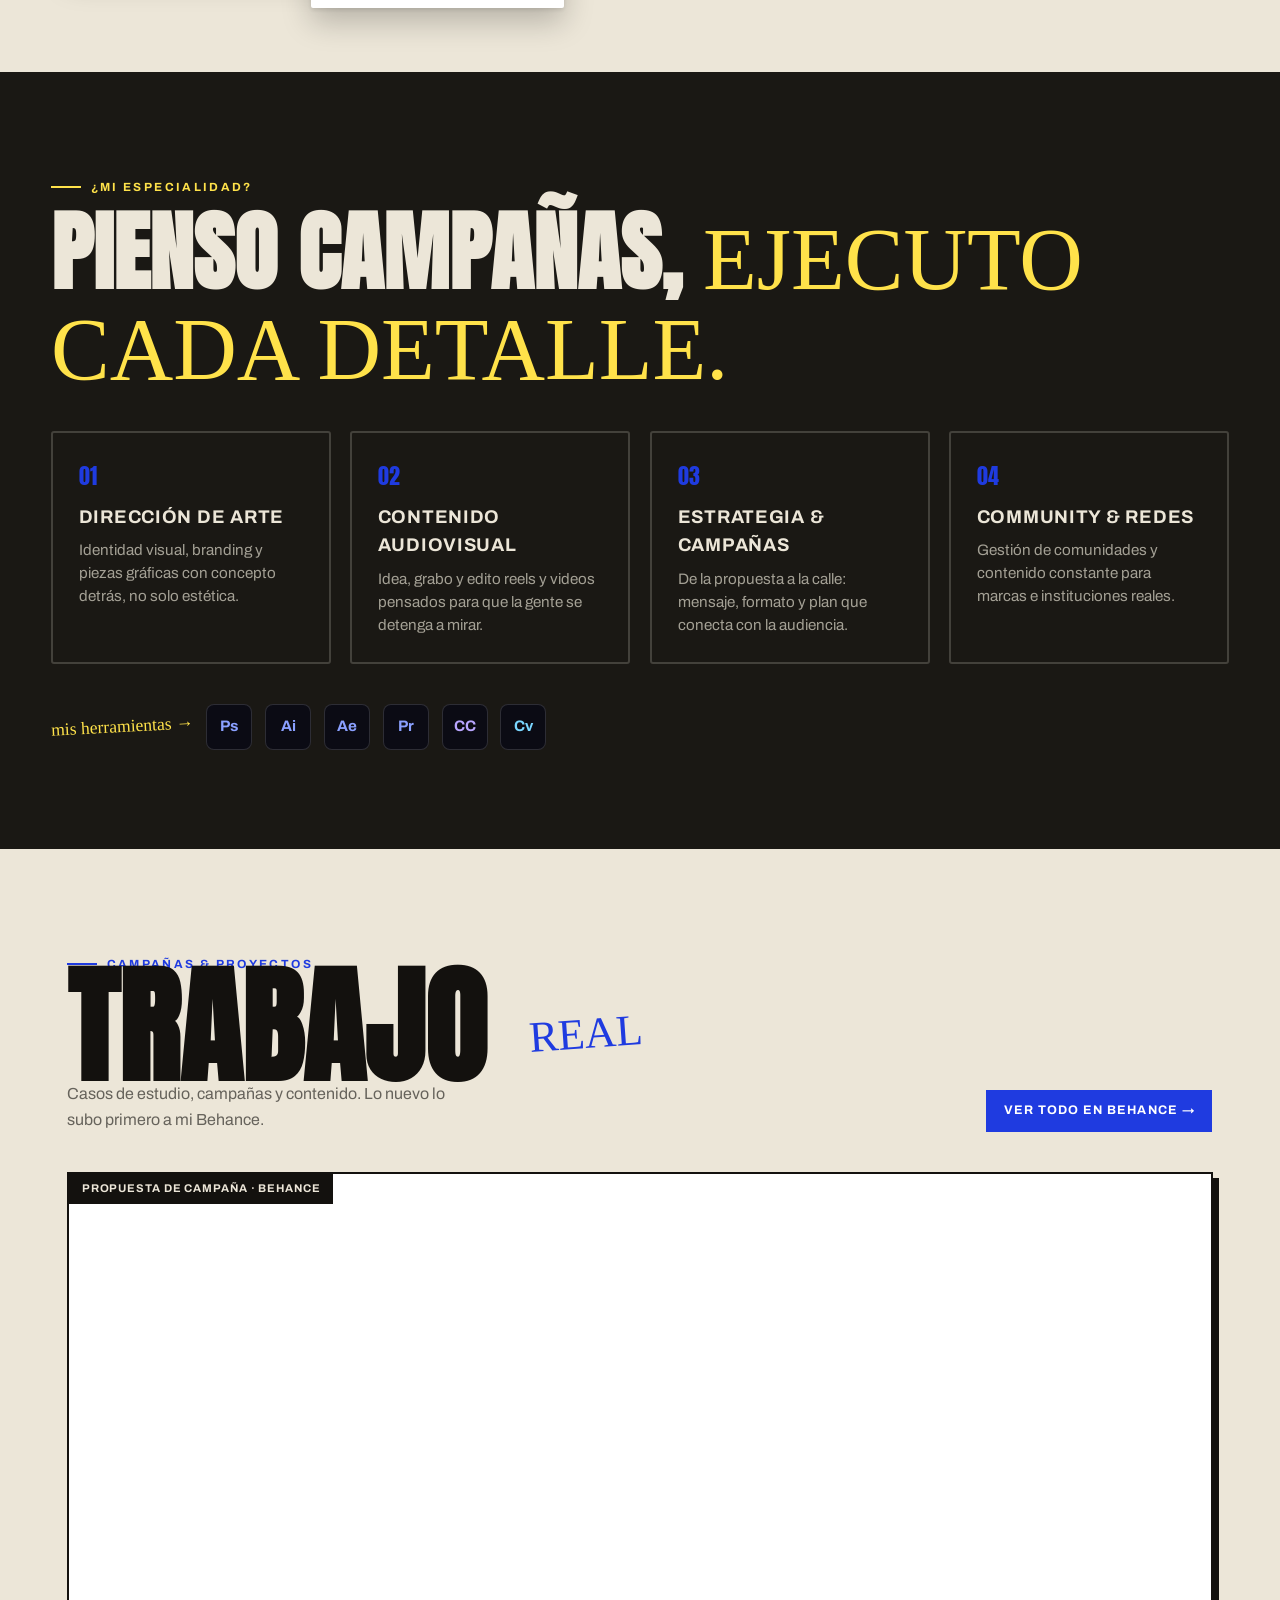
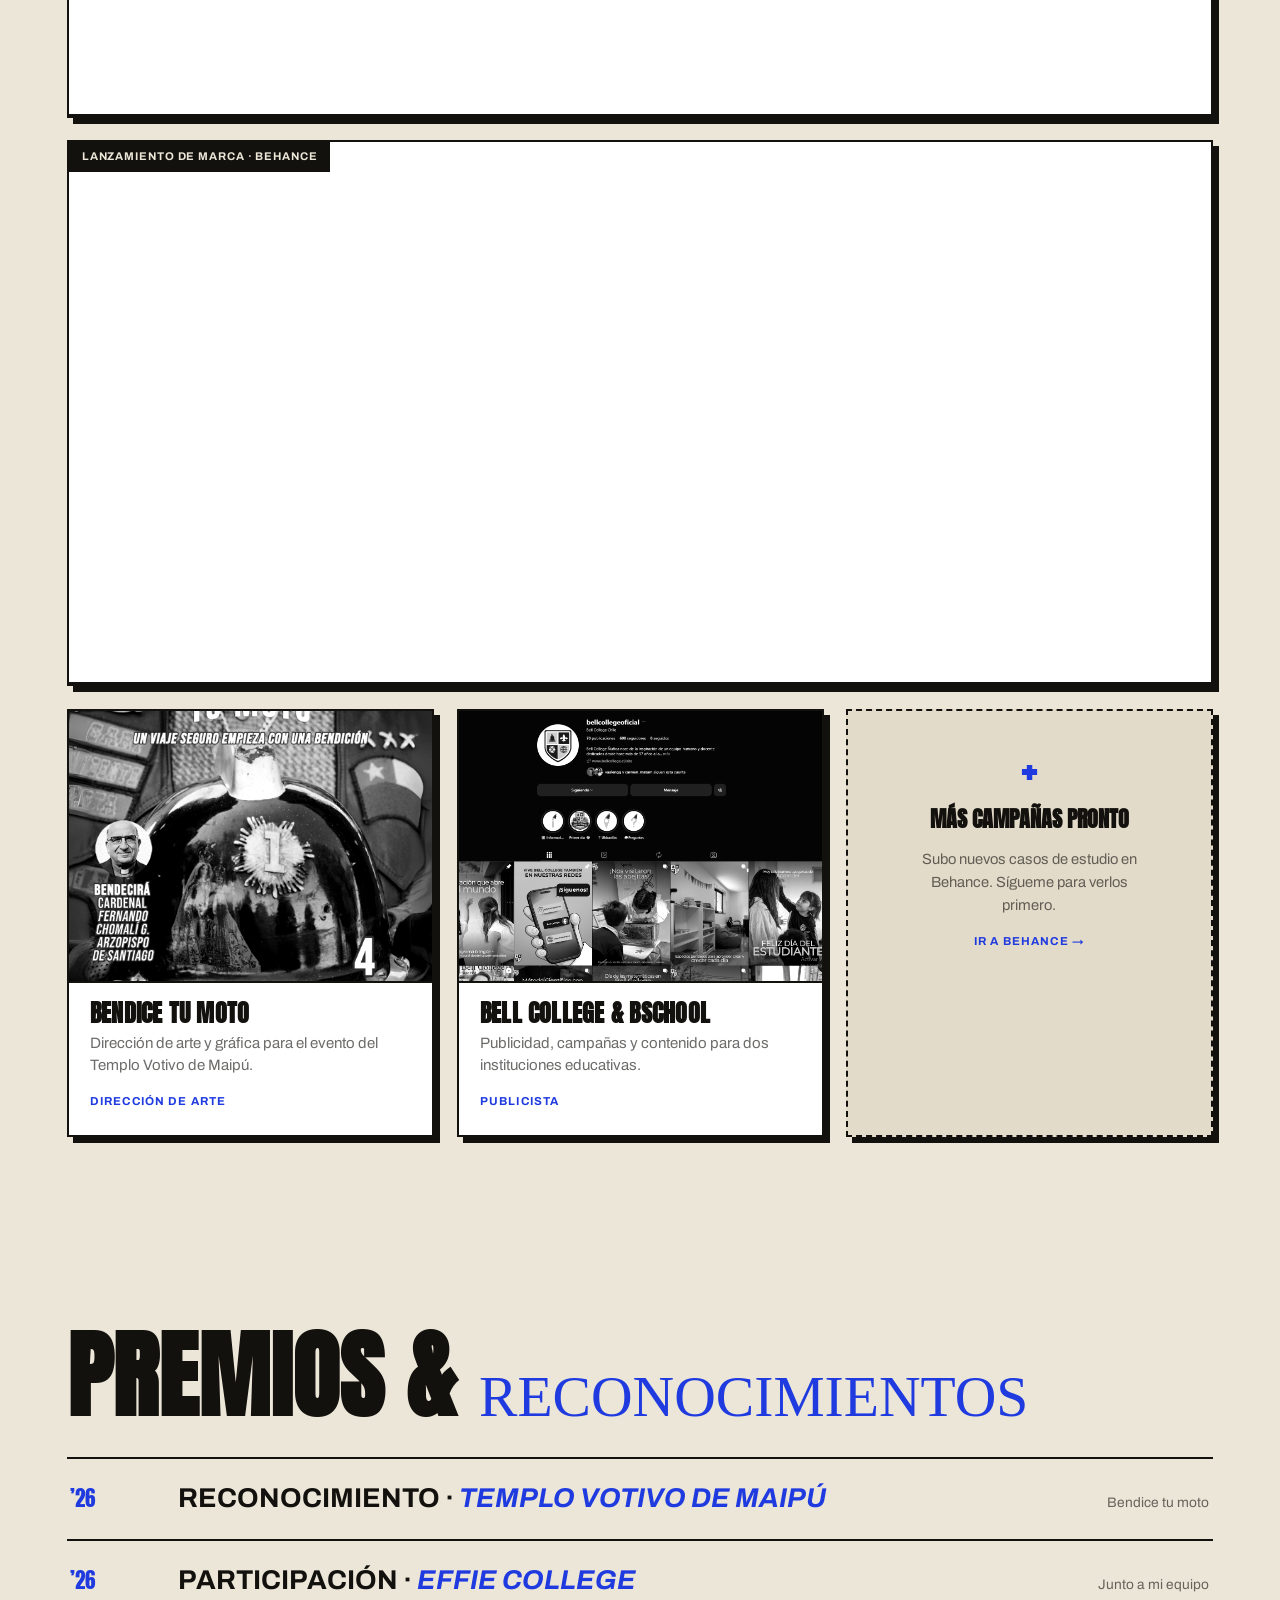
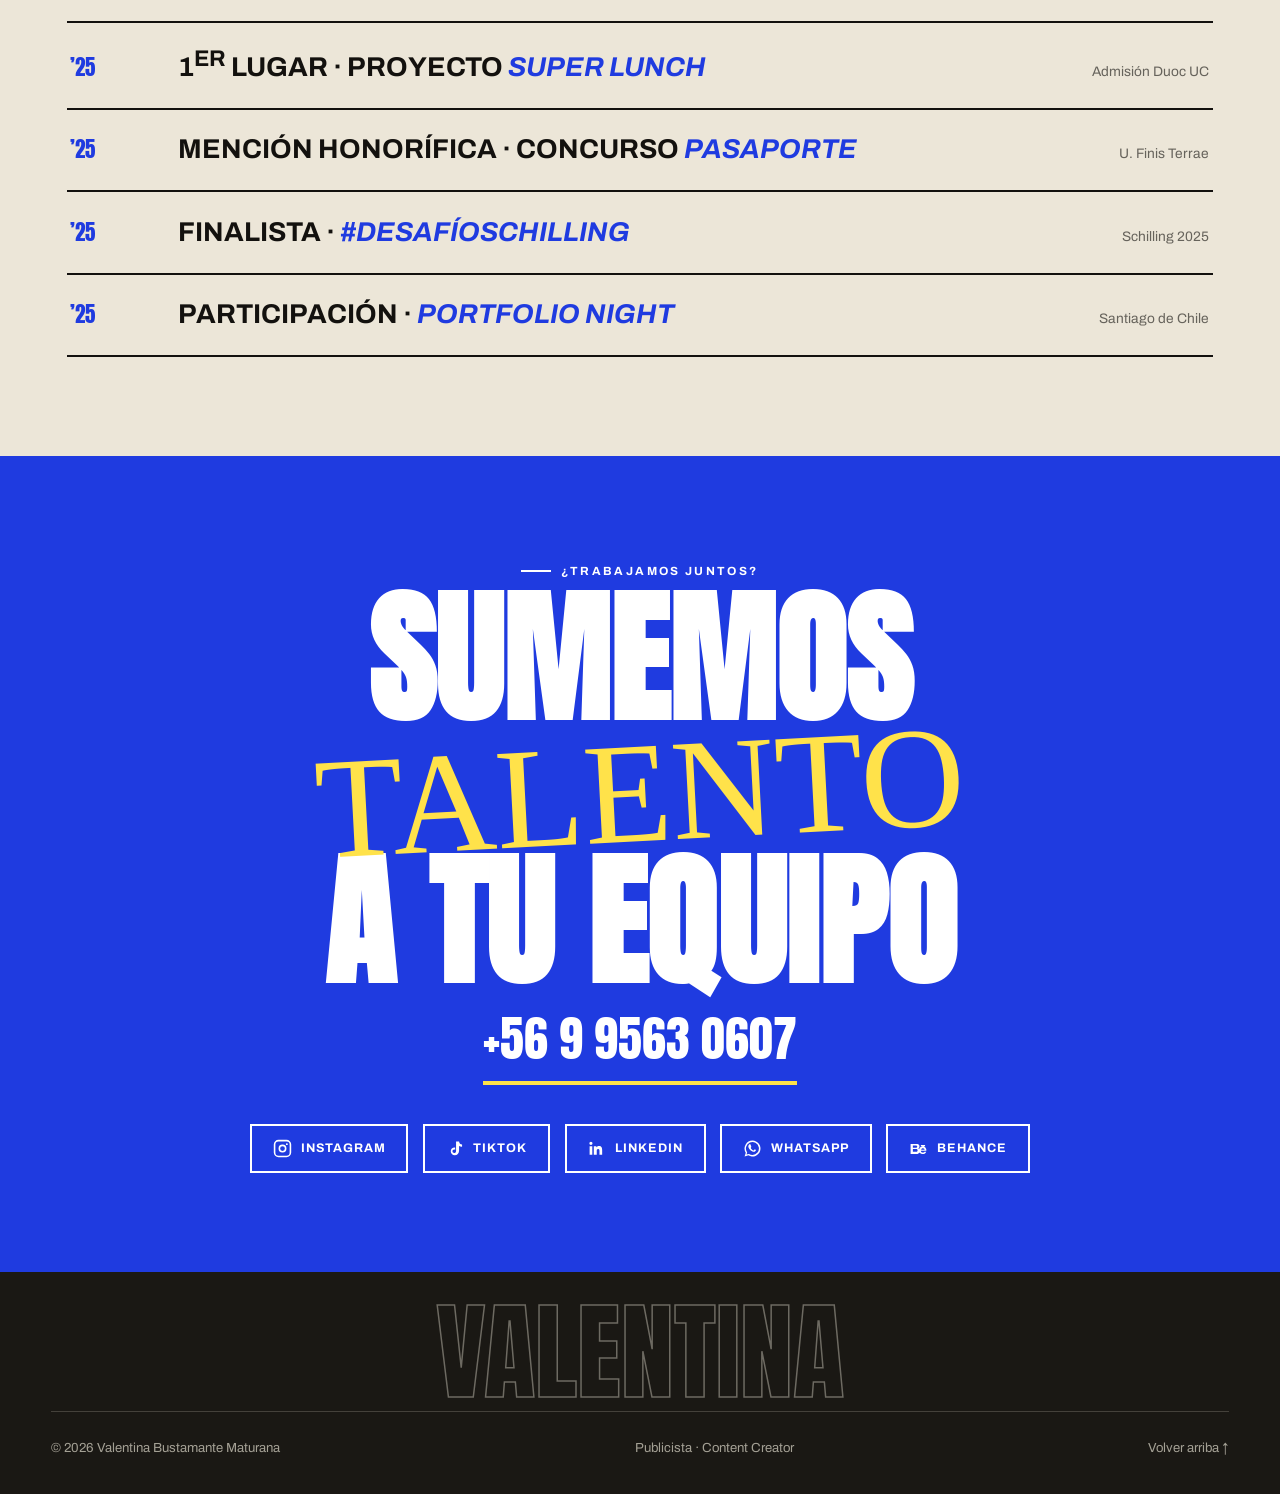
==== commit 0b2edbd3: "redesign: analog collage / zine aesthetic (Fernanda-inspired) - Remove splash screen that broke the " ====
--- a/index.html
+++ b/index.html
@@ -4,220 +4,188 @@
 <meta charset="UTF-8" />
 <meta name="viewport" content="width=device-width, initial-scale=1.0" />
 <title>Valentina Bustamante · Publicista · Content Creator · Dirección de Arte</title>
-<meta name="description" content="Portafolio de Valentina Bustamante Maturana · Publicista, Content Creator y Dirección de Arte en Santiago, Chile. Disponible para sumarme a tu equipo creativo." />
+<meta name="description" content="Portafolio de Valentina Bustamante Maturana. Publicista, Content Creator y Dirección de Arte en Santiago, Chile. Campañas, branding y contenido. Disponible para sumarme a tu equipo." />
 <link rel="preconnect" href="https://fonts.googleapis.com">
 <link rel="preconnect" href="https://fonts.gstatic.com" crossorigin>
-<link href="https://fonts.googleapis.com/css2?family=Syne:wght@600;700;800&family=Fraunces:ital,opsz,wght@0,9..144,300..900;1,9..144,300..900&family=Archivo:wght@300;400;500;600&display=swap" rel="stylesheet">
-<link rel="stylesheet" href="styles.css?v=20260605" />
+<link href="https://fonts.googleapis.com/css2?family=Anton&family=Archivo:wght@400;500;600;700;800&family=Permanent+Marker&display=swap" rel="stylesheet">
+<link rel="stylesheet" href="styles.css?v=20260606" />
 </head>
 <body>
 
 <div class="cursor" data-cursor></div>
 <div class="cursor-dot" data-cursor-dot></div>
-<div class="aurora" aria-hidden="true"><span></span><span></span><span></span></div>
-<div class="grain" aria-hidden="true"></div>
-<div class="scrollbar" aria-hidden="true"><i data-progress></i></div>
-
-<!-- Splash -->
-<div class="splash" data-splash>
-  <div class="splash__inner">
-    <span class="splash__name">VALENTINA</span>
-    <span class="splash__bar"><i></i></span>
-  </div>
-</div>
-
-<!-- Nav -->
+<div class="progress" aria-hidden="true"><i data-progress></i></div>
+
+<!-- NAV -->
 <header class="nav">
-  <a href="#top" class="nav__logo">V<span>·</span>B</a>
+  <a href="#top" class="nav__logo">VALEN<span>.</span></a>
   <nav class="nav__links">
     <a href="#about">Sobre mí</a>
-    <a href="#work">Trabajos</a>
+    <a href="#skills">Especialidad</a>
+    <a href="#work">Trabajo</a>
     <a href="#awards">Premios</a>
     <a href="#contact">Contacto</a>
   </nav>
-  <a href="https://wa.me/56995630607" target="_blank" rel="noopener" class="nav__cta" data-magnetic>Hablemos<span>→</span></a>
+  <a href="https://wa.me/56995630607" target="_blank" rel="noopener" class="nav__cta" data-magnetic>Hablemos →</a>
   <button class="nav__burger" data-burger aria-label="Menú" aria-expanded="false"><span></span><span></span></button>
 </header>
 
-<!-- Mobile menu -->
 <div class="mobilemenu" data-mobilemenu>
-  <nav class="mobilemenu__links">
-    <a href="#about">Sobre mí</a>
-    <a href="#work">Trabajos</a>
-    <a href="#awards">Premios</a>
-    <a href="#contact">Contacto</a>
-  </nav>
-  <a href="https://wa.me/56995630607" target="_blank" rel="noopener" class="mobilemenu__cta">Hablemos →</a>
+  <a href="#about">Sobre <span class="accent">mí</span></a>
+  <a href="#skills">Especialidad</a>
+  <a href="#work">Trabajo</a>
+  <a href="#awards">Premios</a>
+  <a href="#contact">Contacto</a>
 </div>
 
 <main id="top">
 
 <!-- HERO -->
-<section class="hero">
-  <div class="hero__bg" data-parallax="0.18"></div>
-  <div class="hero__top reveal">
-    <span>Publicista · Content Creator</span>
-    <span>Santiago, Chile</span>
-  </div>
-  <h1 class="hero__title">
-    <span class="line"><span class="word">Valentina</span></span>
-    <span class="line"><span class="word">Bustamante</span></span>
-  </h1>
-  <div class="hero__role">
-    <span class="hero__role-tag italic">creative director</span>
-    <span class="hero__role-amp">&amp;</span>
-    <span class="hero__role-tag">social media</span>
-  </div>
-  <div class="hero__meta reveal">
-    <p>Publicista y creadora de contenido. Convierto ideas en campañas, identidad visual y contenido que conecta. Busco un equipo donde aportar mi mirada creativa.</p>
-    <a href="#work" class="hero__scroll" data-magnetic>
-      <span>Ver trabajo</span>
-      <span class="hero__scroll-circle">↓</span>
-    </a>
-  </div>
-</section>
-
-<!-- KINETIC MARQUEES -->
-<section class="strip">
-  <div class="marquee" aria-hidden="true">
-    <div class="marquee__track" data-marquee="-1">
-      <span>PUBLICISTA</span><i>✦</i><span>CONTENT CREATOR</span><i>✦</i><span>DIRECCIÓN DE ARTE</span><i>✦</i><span>SOCIAL MEDIA</span><i>✦</i><span>PUBLICISTA</span><i>✦</i><span>CONTENT CREATOR</span><i>✦</i><span>DIRECCIÓN DE ARTE</span><i>✦</i><span>SOCIAL MEDIA</span><i>✦</i>
-    </div>
-  </div>
-  <div class="marquee marquee--alt" aria-hidden="true">
-    <div class="marquee__track" data-marquee="1">
-      <span>BRANDUP</span><i>·</i><span>FAKE</span><i>·</i><span>ADMISIÓN DUOC UC</span><i>·</i><span>CHACHAPOLLO</span><i>·</i><span>BELL COLLEGE</span><i>·</i><span>SUPER LUNCH</span><i>·</i><span>BRANDUP</span><i>·</i><span>FAKE</span><i>·</i><span>ADMISIÓN DUOC UC</span><i>·</i><span>CHACHAPOLLO</span><i>·</i><span>BELL COLLEGE</span><i>·</i><span>SUPER LUNCH</span><i>·</i>
-    </div>
-  </div>
-</section>
-
-<!-- SCROLL 3D tilt card -->
-<section class="scroll3d" data-scroll3d>
-  <div class="scroll3d__stage">
-    <div class="scroll3d__title" data-scroll3d-title>
-      <p class="eyebrow">Mi forma de trabajar</p>
-      <h2>Detrás de cada marca<br><span class="big">hay <em>estrategia</em></span></h2>
-    </div>
-    <div class="scroll3d__card" data-scroll3d-card>
-      <div class="scroll3d__screen">
-        <video class="scroll3d__video" src="assets/video/brandup.mp4" autoplay muted loop playsinline preload="metadata"></video>
-        <div class="scroll3d__caption"><span>BrandUp · agencia de publicidad, páginas web &amp; branding</span></div>
-      </div>
-    </div>
+<section class="hero wrap">
+  <div class="hero__left">
+    <div class="hero__eyebrow">
+      <span class="sticker sticker--blue">Portafolio 2026</span>
+      <span class="label">Santiago, Chile</span>
+    </div>
+    <h1 class="hero__title">
+      <span class="l1"><span>Valentina</span></span>
+      <span class="l2"><span>Bustamante</span></span>
+    </h1>
+    <span class="hero__scrawl">publicista &amp; creativa</span>
+    <div class="hero__roles">
+      <span>Content Creator</span><span class="dot">/</span>
+      <span>Dirección de Arte</span><span class="dot">/</span>
+      <span>Social Media</span>
+    </div>
+    <p class="hero__lead">Convierto ideas en campañas, identidad visual y contenido que la gente recuerda. Busco un equipo donde aportar mi mirada creativa.</p>
+    <div class="hero__actions">
+      <a href="#work" class="btn btn--solid" data-magnetic>Ver mi trabajo</a>
+      <a href="https://www.behance.net/valentibustama27" target="_blank" rel="noopener" class="btn btn--ghost" data-magnetic>Behance ↗</a>
+    </div>
+  </div>
+
+  <div class="hero__right">
+    <div class="hero__photo" data-tilt>
+      <span class="tape tape--l"></span>
+      <span class="tape tape--r"></span>
+      <div class="photoframe">
+        <img src="assets/img/valen-halftone.png" alt="Retrato de Valentina Bustamante en estilo halftone" />
+      </div>
+      <span class="hero__badge" data-magnetic>Disponible para <b>trabajar</b></span>
+    </div>
+    <span class="hero__scrap hero__scrap--1 marker" style="font-size:1.3rem">¡hola!</span>
+  </div>
+</section>
+
+<!-- MARQUEE -->
+<section class="strip" style="padding-left:0;padding-right:0">
+  <div class="strip__track" data-marquee="-1">
+    <span>PUBLICISTA</span><i>✦</i><span>CONTENT CREATOR</span><i>✦</i><span>DIRECCIÓN DE ARTE</span><i>✦</i><span>BRANDING</span><i>✦</i><span>SOCIAL MEDIA</span><i>✦</i><span>CAMPAÑAS</span><i>✦</i><span>PUBLICISTA</span><i>✦</i><span>CONTENT CREATOR</span><i>✦</i><span>DIRECCIÓN DE ARTE</span><i>✦</i><span>BRANDING</span><i>✦</i><span>SOCIAL MEDIA</span><i>✦</i><span>CAMPAÑAS</span><i>✦</i>
   </div>
 </section>
 
 <!-- ABOUT -->
-<section class="about" id="about">
-  <div class="eyebrow reveal">Sobre mí</div>
-  <h2 class="about__big">
-    <span class="reveal-line">Hago que las</span>
-    <span class="reveal-line">marcas se vuelvan</span>
-    <span class="reveal-line"><em>inolvidables.</em></span>
-  </h2>
-  <div class="about__cols">
-    <p class="reveal">Soy publicista y creadora de contenido. Entiendo la marca como un sistema completo: estrategia, dirección de arte y contenido que se mueve. Trabajo entre la cámara, el feed y la mesa de planificación.</p>
-    <p class="reveal">Dirijo <strong>BrandUp</strong>, mi agencia, y a través de <strong>Fake</strong> conseguí clientes reales y campañas que se volvieron virales. Creo contenido para mi propia institución y colaboro con marcas que buscan crecer. Lista para sumar todo eso a un equipo.</p>
-  </div>
-  <ul class="about__roles">
-    <li class="reveal"><span>01</span> Publicista</li>
-    <li class="reveal"><span>02</span> Content Creator</li>
-    <li class="reveal"><span>03</span> Dirección de Arte</li>
-    <li class="reveal"><span>04</span> Community Manager</li>
-  </ul>
-</section>
-
-<!-- STATS (inverted light) -->
-<section class="stats stats--3">
-  <div class="stat reveal"><span class="stat__num" data-count="5">0</span><span class="stat__label">Clientes &amp; proyectos reales</span></div>
-  <div class="stat reveal"><span class="stat__num" data-count="1">0</span><span class="stat__suffix">er</span><span class="stat__label">Lugar · concurso Super Lunch</span></div>
-  <div class="stat reveal"><span class="stat__num" data-count="4">0</span><span class="stat__suffix">+</span><span class="stat__label">Premios &amp; reconocimientos</span></div>
-</section>
-
-<!-- WORK · HORIZONTAL SCROLL -->
-<section class="hwrap" id="work" data-hscroll>
-  <div class="hsticky">
-    <div class="htrack" data-htrack>
-      <div class="hintro">
-        <div class="eyebrow">Clientes</div>
-        <h2 class="hintro__title"><span class="hintro__word">Trabajo</span><span class="italic">seleccionado</span></h2>
-        <p>Desliza →</p>
-      </div>
-
-      <article class="hcard" data-magnetic-card>
-        <div class="hcard__img"><video class="hcard__video" src="assets/video/brandup.mp4" autoplay muted loop playsinline preload="metadata"></video></div>
-        <div class="hcard__info"><span class="hcard__num">01</span><h3>BrandUp</h3><p>Agencia creativa · Dirección & estrategia</p><a href="https://www.instagram.com/brand.up.cl/reel/DZECKCBse3Q/" target="_blank" rel="noopener">Ver reel →</a></div>
-      </article>
-
-      <article class="hcard" data-magnetic-card>
-        <div class="hcard__img"><video class="hcard__video" src="assets/video/chachapollo.mp4" autoplay muted loop playsinline preload="metadata"></video></div>
-        <div class="hcard__info"><span class="hcard__num">02</span><h3>Chachapollo</h3><p>Contenido & redes · Cliente real</p><a href="https://www.instagram.com/reel/DR43dmNDa7E/" target="_blank" rel="noopener">Ver reel →</a></div>
-      </article>
-
-      <article class="hcard" data-magnetic-card>
-        <div class="hcard__img"><video class="hcard__video" src="assets/video/duoc.mp4" autoplay muted loop playsinline preload="metadata"></video></div>
-        <div class="hcard__info"><span class="hcard__num">03</span><h3>Admisión Duoc UC</h3><p>Videos virales para TikTok</p><a href="https://www.tiktok.com/@admisionduocuc/video/7642823917593234706" target="_blank" rel="noopener">Ver en TikTok →</a></div>
-      </article>
-
-      <article class="hcard" data-magnetic-card>
-        <div class="hcard__img" data-fx-img><img class="hcard__media" src="assets/img/bell.png" alt="Bell College" loading="lazy"></div>
-        <div class="hcard__info"><span class="hcard__num">04</span><h3>Bell College &amp; BSchool</h3><p>Publicista · campañas &amp; contenido</p><span class="muted">Publicidad &amp; redes →</span></div>
-      </article>
-
-      <article class="hcard" data-magnetic-card>
-        <div class="hcard__img" data-fx-img><div class="ph">SUPER LUNCH</div></div>
-        <div class="hcard__info"><span class="hcard__num">05</span><h3>Super Lunch</h3><p>Branding · 1<sup>er</sup> lugar, lanzamiento de marca nueva al público</p><span class="muted">Identidad &amp; branding →</span></div>
-      </article>
-
-      <div class="houtro">
-        <p class="italic">¿Listos para<br>trabajar juntos?</p>
-        <a href="#contact" data-magnetic class="houtro__cta">Hablemos →</a>
-      </div>
-    </div>
-  </div>
-</section>
-
-<!-- AWARDS -->
-<section class="awards" id="awards">
-  <div class="eyebrow reveal">Premios & reconocimientos</div>
-  <ul class="awards__list">
-    <li class="award reveal"><span class="award__year">2026</span><span class="award__name">Reconocimiento · <em>Templo Votivo de Maipú</em></span><span class="award__org">Bendice tu moto</span></li>
-    <li class="award reveal"><span class="award__year">2026</span><span class="award__name">Participación · <em>Effie College</em></span><span class="award__org">Junto a mi equipo</span></li>
-    <li class="award reveal"><span class="award__year">2025</span><span class="award__name">1<sup>er</sup> Lugar · Proyecto <em>Super Lunch</em></span><span class="award__org">Admisión Duoc UC</span></li>
-    <li class="award reveal"><span class="award__year">2025</span><span class="award__name">Mención honorífica · Concurso <em>Pasaporte</em></span><span class="award__org">U. Finis Terrae</span></li>
-    <li class="award reveal"><span class="award__year">2025</span><span class="award__name">Finalista · <em>#DesafíosChilling</em></span><span class="award__org">Schilling 2025</span></li>
-    <li class="award reveal"><span class="award__year">2025</span><span class="award__name">Participación · <em>Portfolio Night</em></span><span class="award__org">Santiago de Chile</span></li>
-  </ul>
-</section>
-
-<!-- CAMPAÑAS / PROYECTOS (estilo Behance) -->
-<section class="cases" id="cases">
+<section class="about wrap" id="about">
+  <div class="about__grid">
+    <div class="about__media">
+      <div class="photo reveal" data-tilt>
+        <span class="clip"></span>
+        <img src="assets/img/moto1.jpg" alt="Pieza de la campaña Bendice tu moto" />
+        <span class="photo__cap">en campaña</span>
+      </div>
+      <div class="photo photo--2 reveal reveal-d2">
+        <img src="assets/img/york.png" alt="Campaña de marca Helados York" />
+      </div>
+    </div>
+    <div class="about__text">
+      <span class="kicker reveal">Sobre mí</span>
+      <h2 class="about__title reveal">No solo diseño,
+        <span class="marker">construyo marcas.</span>
+      </h2>
+      <div class="about__body">
+        <p class="reveal">Soy publicista y creadora de contenido. Entiendo la marca como un sistema completo: estrategia, dirección de arte y contenido que se mueve. Trabajo entre la cámara, el feed y la mesa de planificación.</p>
+        <p class="reveal reveal-d1">Dirijo <strong>BrandUp</strong>, mi agencia, y a través de <strong>FAKE</strong> conseguí clientes reales y campañas que se volvieron virales. Creo contenido para mi propia institución y colaboro con marcas que buscan crecer. Lista para sumar todo eso a un equipo.</p>
+      </div>
+      <div class="about__tags reveal reveal-d2">
+        <span class="sticker">Publicista</span>
+        <span class="sticker sticker--blue">Content Creator</span>
+        <span class="sticker sticker--yellow">Dirección de Arte</span>
+        <span class="sticker">Community Manager</span>
+      </div>
+    </div>
+  </div>
+</section>
+
+<!-- SKILLS / ESPECIALIDAD -->
+<section class="skills" id="skills">
+  <div class="wrap">
+    <span class="kicker reveal">¿Mi especialidad?</span>
+    <h2 class="skills__title reveal">Pienso campañas,
+      <span class="marker">ejecuto cada detalle.</span>
+    </h2>
+    <div class="skills__grid">
+      <div class="skillcard reveal">
+        <span class="skillcard__n">01</span>
+        <h3>Dirección de arte</h3>
+        <p>Identidad visual, branding y piezas gráficas con concepto detrás, no solo estética.</p>
+      </div>
+      <div class="skillcard reveal reveal-d1">
+        <span class="skillcard__n">02</span>
+        <h3>Contenido audiovisual</h3>
+        <p>Idea, grabo y edito reels y videos pensados para que la gente se detenga a mirar.</p>
+      </div>
+      <div class="skillcard reveal reveal-d2">
+        <span class="skillcard__n">03</span>
+        <h3>Estrategia &amp; campañas</h3>
+        <p>De la propuesta a la calle: mensaje, formato y plan que conecta con la audiencia.</p>
+      </div>
+      <div class="skillcard reveal reveal-d3">
+        <span class="skillcard__n">04</span>
+        <h3>Community &amp; redes</h3>
+        <p>Gestión de comunidades y contenido constante para marcas e instituciones reales.</p>
+      </div>
+    </div>
+    <div class="skills__tools reveal">
+      <span class="skills__toolnote">mis herramientas →</span>
+      <span class="toolbadge">Ps</span>
+      <span class="toolbadge">Ai</span>
+      <span class="toolbadge">Ae</span>
+      <span class="toolbadge">Pr</span>
+      <span class="toolbadge" style="color:#b9a6ff">CC</span>
+      <span class="toolbadge" style="color:#7ad6ff">Cv</span>
+    </div>
+  </div>
+</section>
+
+<!-- TRABAJO / CAMPAÑAS -->
+<section class="work wrap" id="work">
   <div class="cases__head">
-    <h2 class="cases__title reveal">Campañas <span class="italic">&amp; proyectos</span></h2>
-    <p class="cases__lead reveal">Trabajo publicitario real: dirección de arte, contenido y campañas que pasaron de la idea a la calle. Los casos completos viven en mi Behance.</p>
-    <a class="cases__profile reveal" href="https://www.behance.net/valentibustama27" target="_blank" rel="noopener" data-magnetic>Ver todo en Behance →</a>
+    <div>
+      <span class="kicker reveal">Campañas &amp; proyectos</span>
+      <h1 class="cases__title reveal">Trabajo <span class="marker">real</span></h1>
+      <p class="cases__lead reveal reveal-d1">Casos de estudio, campañas y contenido. Lo nuevo lo subo primero a mi Behance.</p>
+    </div>
+    <a class="cases__profile reveal reveal-d2" href="https://www.behance.net/valentibustama27" target="_blank" rel="noopener" data-magnetic>Ver todo en Behance →</a>
   </div>
 
   <div class="cases__grid">
-    <!-- Campaña destacada: Duoc 2027 x FAKE (embed real de Behance) -->
     <article class="case case--feature reveal">
       <div class="case__embed">
-        <iframe src="https://www.behance.net/embed/project/250316499?ilo0=1" loading="lazy" allowfullscreen frameborder="0" allow="clipboard-write" referrerpolicy="strict-origin-when-cross-origin" title="Propuesta de campaña Duoc 2027 x FAKE en Behance"></iframe>
-      </div>
-      <div class="case__tag">Propuesta de campaña · Behance</div>
-    </article>
-
-    <!-- Campaña: Lanzamiento Helados York (embed real de Behance) -->
+        <span class="case__tag">Propuesta de campaña · Behance</span>
+        <iframe src="https://www.behance.net/embed/project/250316499?ilo0=1" loading="lazy" allowfullscreen frameborder="0" allow="clipboard-write" referrerpolicy="strict-origin-when-cross-origin" title="Propuesta de campaña Duoc 2027 x FAKE"></iframe>
+      </div>
+    </article>
+
     <article class="case case--feature reveal">
       <div class="case__embed">
-        <iframe src="https://www.behance.net/embed/project/250317021?ilo0=1" loading="lazy" allowfullscreen frameborder="0" allow="clipboard-write" referrerpolicy="strict-origin-when-cross-origin" title="Campaña lanzamiento de marketplace Helados York en Behance"></iframe>
-      </div>
-      <div class="case__tag">Lanzamiento de marca · Behance</div>
+        <span class="case__tag">Lanzamiento de marca · Behance</span>
+        <iframe src="https://www.behance.net/embed/project/250317021?ilo0=1" loading="lazy" allowfullscreen frameborder="0" allow="clipboard-write" referrerpolicy="strict-origin-when-cross-origin" title="Campaña Helados York"></iframe>
+      </div>
     </article>
 
     <article class="case reveal">
       <a class="case__link" href="https://www.instagram.com/vaalengg/" target="_blank" rel="noopener">
-        <div class="case__media"><img src="assets/img/moto1.jpg" alt="Gráfica de la campaña Bendice tu moto para el Templo Votivo de Maipú" loading="lazy"></div>
+        <div class="case__media"><img src="assets/img/moto1.jpg" alt="Gráfica de campaña Bendice tu moto" loading="lazy"></div>
         <div class="case__meta">
           <h3>Bendice tu moto</h3>
           <p>Dirección de arte y gráfica para el evento del Templo Votivo de Maipú.</p>
@@ -226,9 +194,9 @@
       </a>
     </article>
 
-    <article class="case reveal">
+    <article class="case reveal reveal-d1">
       <a class="case__link" href="https://www.behance.net/valentibustama27" target="_blank" rel="noopener">
-        <div class="case__media"><img src="assets/img/bell.png" alt="Piezas de campaña para Bell College y BSchool" loading="lazy"></div>
+        <div class="case__media"><img src="assets/img/bell.png" alt="Piezas para Bell College y BSchool" loading="lazy"></div>
         <div class="case__meta">
           <h3>Bell College &amp; BSchool</h3>
           <p>Publicidad, campañas y contenido para dos instituciones educativas.</p>
@@ -237,55 +205,67 @@
       </a>
     </article>
 
-    <article class="case case--more reveal">
+    <article class="case case--more reveal reveal-d2">
       <a class="case__link" href="https://www.behance.net/valentibustama27" target="_blank" rel="noopener">
-        <div class="case__moreinner">
-          <span class="case__morenum">+</span>
-          <h3>Más campañas pronto</h3>
-          <p>Subo nuevos casos de estudio en Behance. Sígueme para verlos primero.</p>
-          <span class="case__role">Ir a Behance →</span>
-        </div>
-      </a>
-    </article>
-  </div>
-</section>
-
-<!-- CONTACT -->
+        <span class="plus">+</span>
+        <h3>Más campañas pronto</h3>
+        <p>Subo nuevos casos de estudio en Behance. Sígueme para verlos primero.</p>
+        <span class="case__role">Ir a Behance →</span>
+      </a>
+    </article>
+  </div>
+</section>
+
+<!-- PREMIOS -->
+<section class="awards wrap" id="awards">
+  <div class="awards__head">
+    <h2 class="awards__title reveal">Premios &amp; <span class="marker" style="font-size:.6em">reconocimientos</span></h2>
+  </div>
+  <ul class="awards__list">
+    <li class="award reveal"><span class="award__year">’26</span><span class="award__name">Reconocimiento · <em>Templo Votivo de Maipú</em></span><span class="award__org">Bendice tu moto</span></li>
+    <li class="award reveal"><span class="award__year">’26</span><span class="award__name">Participación · <em>Effie College</em></span><span class="award__org">Junto a mi equipo</span></li>
+    <li class="award reveal"><span class="award__year">’25</span><span class="award__name">1<sup>er</sup> Lugar · Proyecto <em>Super Lunch</em></span><span class="award__org">Admisión Duoc UC</span></li>
+    <li class="award reveal"><span class="award__year">’25</span><span class="award__name">Mención honorífica · Concurso <em>Pasaporte</em></span><span class="award__org">U. Finis Terrae</span></li>
+    <li class="award reveal"><span class="award__year">’25</span><span class="award__name">Finalista · <em>#DesafíosChilling</em></span><span class="award__org">Schilling 2025</span></li>
+    <li class="award reveal"><span class="award__year">’25</span><span class="award__name">Participación · <em>Portfolio Night</em></span><span class="award__org">Santiago de Chile</span></li>
+  </ul>
+</section>
+
+<!-- CONTACTO -->
 <section class="contact" id="contact">
-  <p class="eyebrow reveal">¿Trabajamos juntos?</p>
-  <h2 class="contact__title">
-    <span class="reveal-line">¿Sumamos talento</span>
-    <span class="reveal-line">a tu <em>equipo?</em></span>
-  </h2>
-  <a href="https://wa.me/56995630607" target="_blank" rel="noopener" class="contact__mail" data-magnetic>+56 9 9563 0607</a>
-  <div class="social-icons">
-    <a class="social-btn" href="https://www.instagram.com/vaalengg/" target="_blank" rel="noopener" data-magnetic aria-label="Instagram">
-      <svg viewBox="0 0 24 24" fill="none" stroke="currentColor" stroke-width="2" stroke-linecap="round" stroke-linejoin="round"><rect x="2" y="2" width="20" height="20" rx="5"/><circle cx="12" cy="12" r="4"/><circle cx="17.5" cy="6.5" r="1.2" fill="currentColor" stroke="none"/></svg>
-      <span>Instagram</span>
-    </a>
-    <a class="social-btn" href="https://www.tiktok.com/@vaaleengg" target="_blank" rel="noopener" data-magnetic aria-label="TikTok">
-      <svg viewBox="0 0 24 24" fill="currentColor"><path d="M16.5 3c.3 2.1 1.6 3.7 3.8 4.1v2.6c-1.3.1-2.6-.2-3.8-.8v5.9c0 3.4-2.3 5.7-5.4 5.7-3 0-5.1-2.2-5.1-5 0-3.1 2.5-5.1 5.6-4.7v2.7c-.4-.1-.9-.2-1.3-.2-1.2 0-2.1.9-2.1 2.1 0 1.3.9 2.2 2.2 2.2 1.4 0 2.3-1 2.3-2.6V3h3.8Z"/></svg>
-      <span>TikTok</span>
-    </a>
-    <a class="social-btn" href="https://www.linkedin.com/in/valentina-bustamante-maturana-014641293/" target="_blank" rel="noopener" data-magnetic aria-label="LinkedIn">
-      <svg viewBox="0 0 24 24" fill="currentColor"><path d="M4.98 3.5a2 2 0 1 1 0 4 2 2 0 0 1 0-4ZM3.3 9h3.4v11H3.3V9Zm5.3 0h3.25v1.5h.05c.45-.85 1.55-1.75 3.2-1.75 3.4 0 4.05 2.25 4.05 5.2V20h-3.4v-4.85c0-1.15-.02-2.65-1.6-2.65-1.6 0-1.85 1.25-1.85 2.55V20H8.6V9Z"/></svg>
-      <span>LinkedIn</span>
-    </a>
-    <a class="social-btn" href="https://wa.me/56995630607" target="_blank" rel="noopener" data-magnetic aria-label="WhatsApp">
-      <svg viewBox="0 0 24 24" fill="currentColor"><path d="M12 2a10 10 0 0 0-8.5 15.3L2 22l4.8-1.5A10 10 0 1 0 12 2Zm0 18.2c-1.6 0-3.1-.4-4.4-1.2l-.3-.2-2.9.9.9-2.8-.2-.3A8.2 8.2 0 1 1 12 20.2Zm4.6-6.1c-.2-.1-1.5-.7-1.7-.8-.2-.1-.4-.1-.6.1-.2.2-.6.8-.8 1-.1.2-.3.2-.5.1-.7-.3-1.4-.7-2-1.4-.5-.5-.9-1.1-1.2-1.7-.1-.2 0-.4.1-.5l.4-.5c.1-.2.2-.3.2-.5 0-.2 0-.4-.1-.5L9.5 6.9c-.2-.5-.4-.4-.6-.4h-.5c-.2 0-.5.1-.7.3-.7.7-1 1.6-1 2.6.1 1.2.6 2.3 1.3 3.2a9.3 9.3 0 0 0 4 3.2c.6.2 1.1.4 1.6.4.6 0 1.2-.1 1.6-.5.3-.2.8-.9 1-1.4.1-.5.1-.9 0-1-.1-.1-.2-.2-.4-.3Z"/></svg>
-      <span>WhatsApp</span>
-    </a>
-    <a class="social-btn" href="https://www.behance.net/valentibustama27" target="_blank" rel="noopener" data-magnetic aria-label="Behance">
-      <svg viewBox="0 0 24 24" fill="currentColor"><path d="M9.1 6.2c.6 0 1.2.05 1.7.16.5.1.9.28 1.27.52.36.24.63.57.83.98.2.41.29.92.29 1.52 0 .65-.15 1.2-.45 1.63-.3.44-.74.79-1.32 1.07.8.23 1.39.63 1.78 1.2.39.57.58 1.26.58 2.06 0 .65-.13 1.2-.38 1.67-.25.47-.59.85-1.02 1.14-.43.29-.92.5-1.48.64-.55.13-1.12.2-1.7.2H2V6.2h7.1Zm-.42 4.85c.5 0 .9-.12 1.22-.35.31-.24.47-.62.47-1.15 0-.3-.05-.54-.16-.73-.1-.19-.25-.34-.43-.44a1.7 1.7 0 0 0-.62-.22 4 4 0 0 0-.73-.06H4.9v2.95h3.78Zm.2 5.1c.28 0 .54-.03.78-.08.24-.06.45-.15.63-.28.18-.13.32-.3.43-.52.1-.22.15-.5.15-.83 0-.65-.18-1.12-.55-1.4-.37-.28-.86-.42-1.46-.42H4.9v3.53h3.98ZM16.1 16.6c.36.35.88.53 1.56.53.49 0 .9-.12 1.26-.37.35-.25.57-.5.65-.78h2.2c-.35 1.1-.9 1.88-1.63 2.36-.73.47-1.62.71-2.66.71-.72 0-1.38-.12-1.96-.35a4.1 4.1 0 0 1-1.48-1 4.4 4.4 0 0 1-.94-1.54 5.7 5.7 0 0 1-.33-1.98c0-.7.11-1.35.34-1.95.23-.6.55-1.12.96-1.56.42-.44.91-.78 1.49-1.03a4.9 4.9 0 0 1 1.92-.37c.78 0 1.46.15 2.04.45.58.3 1.05.71 1.42 1.21.37.51.63 1.09.79 1.74.16.65.21 1.33.16 2.05h-6.86c0 .73.18 1.27.54 1.62Zm2.72-4.4c-.29-.31-.74-.47-1.33-.47-.39 0-.71.07-.97.2-.26.13-.46.3-.62.49-.16.2-.27.4-.33.62-.07.21-.11.4-.12.57h4.25c-.06-.66-.27-1.13-.55-1.44h-.33ZM15 7.7h5.3v1.3H15z"/></svg>
-      <span>Behance</span>
-    </a>
+  <div class="wrap">
+    <span class="kicker reveal">¿Trabajamos juntos?</span>
+    <h2 class="contact__title reveal">Sumemos <span class="marker">talento</span><br>a tu equipo</h2>
+    <a href="https://wa.me/56995630607" target="_blank" rel="noopener" class="contact__mail reveal reveal-d1" data-magnetic>+56 9 9563 0607</a>
+    <div class="socials reveal reveal-d2">
+      <a class="social-btn" href="https://www.instagram.com/vaalengg/" target="_blank" rel="noopener" data-magnetic aria-label="Instagram">
+        <svg viewBox="0 0 24 24" fill="none" stroke="currentColor" stroke-width="2" stroke-linecap="round" stroke-linejoin="round"><rect x="2" y="2" width="20" height="20" rx="5"/><circle cx="12" cy="12" r="4"/><circle cx="17.5" cy="6.5" r="1.2" fill="currentColor" stroke="none"/></svg>
+        <span>Instagram</span>
+      </a>
+      <a class="social-btn" href="https://www.tiktok.com/@vaaleengg" target="_blank" rel="noopener" data-magnetic aria-label="TikTok">
+        <svg viewBox="0 0 24 24" fill="currentColor"><path d="M16.5 3c.3 2.1 1.6 3.7 3.8 4.1v2.6c-1.3.1-2.6-.2-3.8-.8v5.9c0 3.4-2.3 5.7-5.4 5.7-3 0-5.1-2.2-5.1-5 0-3.1 2.5-5.1 5.6-4.7v2.7c-.4-.1-.9-.2-1.3-.2-1.2 0-2.1.9-2.1 2.1 0 1.3.9 2.2 2.2 2.2 1.4 0 2.3-1 2.3-2.6V3h3.8Z"/></svg>
+        <span>TikTok</span>
+      </a>
+      <a class="social-btn" href="https://www.linkedin.com/in/valentina-bustamante-maturana-014641293/" target="_blank" rel="noopener" data-magnetic aria-label="LinkedIn">
+        <svg viewBox="0 0 24 24" fill="currentColor"><path d="M4.98 3.5a2 2 0 1 1 0 4 2 2 0 0 1 0-4ZM3.3 9h3.4v11H3.3V9Zm5.3 0h3.25v1.5h.05c.45-.85 1.55-1.75 3.2-1.75 3.4 0 4.05 2.25 4.05 5.2V20h-3.4v-4.85c0-1.15-.02-2.65-1.6-2.65-1.6 0-1.85 1.25-1.85 2.55V20H8.6V9Z"/></svg>
+        <span>LinkedIn</span>
+      </a>
+      <a class="social-btn" href="https://wa.me/56995630607" target="_blank" rel="noopener" data-magnetic aria-label="WhatsApp">
+        <svg viewBox="0 0 24 24" fill="currentColor"><path d="M12 2a10 10 0 0 0-8.5 15.3L2 22l4.8-1.5A10 10 0 1 0 12 2Zm0 18.2c-1.6 0-3.1-.4-4.4-1.2l-.3-.2-2.9.9.9-2.8-.2-.3A8.2 8.2 0 1 1 12 20.2Zm4.6-6.1c-.2-.1-1.5-.7-1.7-.8-.2-.1-.4-.1-.6.1-.2.2-.6.8-.8 1-.1.2-.3.2-.5.1-.7-.3-1.4-.7-2-1.4-.5-.5-.9-1.1-1.2-1.7-.1-.2 0-.4.1-.5l.4-.5c.1-.2.2-.3.2-.5 0-.2 0-.4-.1-.5L9.5 6.9c-.2-.5-.4-.4-.6-.4h-.5c-.2 0-.5.1-.7.3-.7.7-1 1.6-1 2.6.1 1.2.6 2.3 1.3 3.2a9.3 9.3 0 0 0 4 3.2c.6.2 1.1.4 1.6.4.6 0 1.2-.1 1.6-.5.3-.2.8-.9 1-1.4.1-.5.1-.9 0-1-.1-.1-.2-.2-.4-.3Z"/></svg>
+        <span>WhatsApp</span>
+      </a>
+      <a class="social-btn" href="https://www.behance.net/valentibustama27" target="_blank" rel="noopener" data-magnetic aria-label="Behance">
+        <svg viewBox="0 0 24 24" fill="currentColor"><path d="M9.1 6.2c.6 0 1.2.05 1.7.16.5.1.9.28 1.27.52.36.24.63.57.83.98.2.41.29.92.29 1.52 0 .65-.15 1.2-.45 1.63-.3.44-.74.79-1.32 1.07.8.23 1.39.63 1.78 1.2.39.57.58 1.26.58 2.06 0 .65-.13 1.2-.38 1.67-.25.47-.59.85-1.02 1.14-.43.29-.92.5-1.48.64-.55.13-1.12.2-1.7.2H2V6.2h7.1Zm-.42 4.85c.5 0 .9-.12 1.22-.35.31-.24.47-.62.47-1.15 0-.3-.05-.54-.16-.73-.1-.19-.25-.34-.43-.44a1.7 1.7 0 0 0-.62-.22 4 4 0 0 0-.73-.06H4.9v2.95h3.78Zm.2 5.1c.28 0 .54-.03.78-.08.24-.06.45-.15.63-.28.18-.13.32-.3.43-.52.1-.22.15-.5.15-.83 0-.65-.18-1.12-.55-1.4-.37-.28-.86-.42-1.46-.42H4.9v3.53h3.98ZM16.1 16.6c.36.35.88.53 1.56.53.49 0 .9-.12 1.26-.37.35-.25.57-.5.65-.78h2.2c-.35 1.1-.9 1.88-1.63 2.36-.73.47-1.62.71-2.66.71-.72 0-1.38-.12-1.96-.35a4.1 4.1 0 0 1-1.48-1 4.4 4.4 0 0 1-.94-1.54 5.7 5.7 0 0 1-.33-1.98c0-.7.11-1.35.34-1.95.23-.6.55-1.12.96-1.56.42-.44.91-.78 1.49-1.03a4.9 4.9 0 0 1 1.92-.37c.78 0 1.46.15 2.04.45.58.3 1.05.71 1.42 1.21.37.51.63 1.09.79 1.74.16.65.21 1.33.16 2.05h-6.86c0 .73.18 1.27.54 1.62Zm2.72-4.4c-.29-.31-.74-.47-1.33-.47-.39 0-.71.07-.97.2-.26.13-.46.3-.62.49-.16.2-.27.4-.33.62-.07.21-.11.4-.12.57h4.25c-.06-.66-.27-1.13-.55-1.44h-.33ZM15 7.7h5.3v1.3H15z"/></svg>
+        <span>Behance</span>
+      </a>
+    </div>
   </div>
 </section>
 
 </main>
 
 <footer class="footer">
-  <div class="footer__big" aria-hidden="true">VALENTINA</div>
+  <div class="footer__big" data-fit-footer aria-hidden="true">VALENTINA</div>
   <div class="footer__row">
     <span>© 2026 Valentina Bustamante Maturana</span>
     <span>Publicista · Content Creator</span>
@@ -293,6 +273,6 @@
   </div>
 </footer>
 
-<script src="main.js?v=20260605" defer></script>
+<script src="main.js?v=20260606" defer></script>
 </body>
 </html>
--- a/styles.css
+++ b/styles.css
@@ -1,338 +1,294 @@
-/* ===== RESET & TOKENS ===== */
+/* ============================================================
+   VALENTINA BUSTAMANTE — Portafolio
+   Estética: collage / zine analógico (papel, halftone, marcador)
+   ============================================================ */
+
 *,*::before,*::after{box-sizing:border-box;margin:0;padding:0}
+
 :root{
-  --bg:#05070F;
-  --bg-2:#0C1226;
-  --text:#EAF0FF;
-  --muted:rgba(234,240,255,.55);
-  --cream:#EAF0FF;
-  --ink:#05070F;
-  --coral:#3E63FF;   /* electric blue (primary accent) */
-  --lime:#27E0FF;    /* electric cyan (secondary) */
-  --line:rgba(234,240,255,.14);
+  --paper:#ECE6D8;          /* papel base */
+  --paper-2:#E2DBC9;        /* panel papel */
+  --paper-dark:#1A1814;     /* secciones oscuras (newsprint negativo) */
+  --ink:#13110E;            /* tinta casi negra */
+  --ink-soft:rgba(19,17,14,.62);
+  --blue:#1F3BE0;           /* marcador azul eléctrico */
+  --blue-deep:#1026B8;
+  --yellow:#FFE24A;         /* resaltador */
+  --red:#E8401F;            /* sello/acento secundario */
+  --line:rgba(19,17,14,.16);
   --ease:cubic-bezier(.16,1,.3,1);
-}
-html{scroll-behavior:smooth;-webkit-font-smoothing:antialiased;background:var(--bg)}
+  --ease-out:cubic-bezier(.22,1,.36,1);
+}
+
+html{scroll-behavior:smooth;-webkit-font-smoothing:antialiased;background:var(--paper)}
 body{
-  background:var(--bg);color:var(--text);
-  font-family:'Archivo',sans-serif;font-weight:400;line-height:1.5;
-  overflow-x:hidden;cursor:none;
+  background:var(--paper);color:var(--ink);
+  font-family:'Archivo',sans-serif;font-weight:400;line-height:1.55;
+  overflow-x:hidden;cursor:none;position:relative;
 }
 @media (max-width:900px){body{cursor:auto}}
 a{color:inherit;text-decoration:none}
+img{display:block;max-width:100%}
 .italic{font-style:italic}
 em{font-style:italic}
-.eyebrow{font-size:.78rem;text-transform:uppercase;letter-spacing:.2em;color:var(--coral)}
-.ph{width:100%;height:100%;display:grid;place-items:center;font-family:'Syne',sans-serif;font-weight:700;font-size:.85rem;letter-spacing:.25em;color:rgba(234,240,255,.45);background:repeating-linear-gradient(45deg,#101a36,#101a36 12px,#0b1228 12px,#0b1228 24px)}
-
-/* ===== GRAIN ===== */
-.grain{position:fixed;inset:0;z-index:9998;pointer-events:none;opacity:.06;
-  background-image:url("data:image/svg+xml,%3Csvg xmlns='http://www.w3.org/2000/svg' width='200' height='200'%3E%3Cfilter id='n'%3E%3CfeTurbulence type='fractalNoise' baseFrequency='0.85' numOctaves='3'/%3E%3C/filter%3E%3Crect width='100%25' height='100%25' filter='url(%23n)'/%3E%3C/svg%3E");
-  mix-blend-mode:overlay}
+
+/* paper grain over everything */
+body::before{
+  content:"";position:fixed;inset:0;z-index:1;pointer-events:none;opacity:.5;mix-blend-mode:multiply;
+  background-image:url("data:image/svg+xml,%3Csvg xmlns='http://www.w3.org/2000/svg' width='220' height='220'%3E%3Cfilter id='n'%3E%3CfeTurbulence type='fractalNoise' baseFrequency='0.8' numOctaves='2' stitchTiles='stitch'/%3E%3C/filter%3E%3Crect width='100%25' height='100%25' filter='url(%23n)' opacity='0.5'/%3E%3C/svg%3E");
+}
+/* faint diagonal fold lines for paper feel */
+body::after{
+  content:"";position:fixed;inset:0;z-index:1;pointer-events:none;opacity:.04;
+  background:repeating-linear-gradient(115deg,transparent,transparent 120px,#000 120px,#000 121px);
+}
+
+/* ===== TYPE ===== */
+.display{font-family:'Anton',sans-serif;font-weight:400;text-transform:uppercase;letter-spacing:-.01em;line-height:.9}
+.marker{font-family:'Permanent Marker',cursive;color:var(--blue);font-weight:400;line-height:.95}
+.label{font-family:'Archivo',sans-serif;font-weight:600;text-transform:uppercase;letter-spacing:.22em;font-size:.72rem}
+
+/* highlighter behind text */
+.hl{position:relative;white-space:nowrap;z-index:0}
+.hl::before{content:"";position:absolute;left:-.12em;right:-.12em;top:18%;bottom:6%;z-index:-1;background:var(--yellow);transform:rotate(-1.2deg) scaleX(0);transform-origin:left;transition:transform .6s var(--ease)}
+.in .hl::before,.hl.in::before{transform:rotate(-1.2deg) scaleX(1)}
 
 /* ===== CURSOR ===== */
-.cursor,.cursor-dot{position:fixed;top:0;left:0;z-index:9999;pointer-events:none;border-radius:50%;will-change:transform}
-.cursor{width:38px;height:38px;border:1.5px solid rgba(39,224,255,.7);margin:-19px 0 0 -19px;transition:width .3s var(--ease),height .3s var(--ease),background .3s,border-color .3s}
-.cursor-dot{width:8px;height:8px;background:#27E0FF;box-shadow:0 0 14px rgba(39,224,255,.9),0 0 4px rgba(39,224,255,1);margin:-4px 0 0 -4px}
-.cursor.is-hover{width:66px;height:66px;background:rgba(39,224,255,.16);border-color:#27E0FF}
+.cursor,.cursor-dot{position:fixed;top:0;left:0;z-index:9999;pointer-events:none;border-radius:50%;will-change:transform;mix-blend-mode:difference}
+.cursor{width:42px;height:42px;border:2px solid #fff;margin:-21px 0 0 -21px;transition:width .3s var(--ease),height .3s var(--ease),background .3s}
+.cursor-dot{width:7px;height:7px;background:#fff;margin:-3.5px 0 0 -3.5px}
+.cursor.is-hover{width:74px;height:74px;background:#fff}
 @media (max-width:900px){.cursor,.cursor-dot{display:none}}
 
-/* ===== SPLASH ===== */
-.splash{position:fixed;inset:0;z-index:9990;background:var(--bg);display:flex;align-items:center;justify-content:center;transition:transform 1s var(--ease);animation:splashOut 1s var(--ease) 2s forwards}
-.splash.is-gone{transform:translateY(-100%)}
-.splash__name{font-family:'Syne',sans-serif;font-weight:800;font-size:clamp(2rem,9vw,6rem);letter-spacing:.05em;color:var(--cream);display:block;text-align:center;opacity:0;animation:fadeUp .9s var(--ease) .2s forwards}
-.splash__bar{display:block;width:220px;max-width:60vw;height:2px;background:rgba(240,232,220,.2);margin:1.5rem auto 0;overflow:hidden}
-.splash__bar i{display:block;height:100%;width:100%;background:var(--coral);transform:translateX(-100%);animation:load 1.6s var(--ease) .3s forwards}
-@keyframes load{to{transform:translateX(0)}}
-@keyframes splashOut{to{transform:translateY(-100%)}}
-@keyframes fadeUp{from{opacity:0;transform:translateY(20px)}to{opacity:1;transform:translateY(0)}}
+/* ===== COLLAGE PRIMITIVES ===== */
+.tape{position:absolute;width:120px;height:34px;background:rgba(255,226,74,.72);box-shadow:0 2px 6px rgba(0,0,0,.12);z-index:5}
+.tape::after{content:"";position:absolute;inset:0;background:repeating-linear-gradient(90deg,transparent,transparent 6px,rgba(0,0,0,.05) 6px,rgba(0,0,0,.05) 7px)}
+.tape--l{left:-22px;top:18px;transform:rotate(-26deg)}
+.tape--r{right:-22px;top:14px;transform:rotate(24deg)}
+
+.clip{position:absolute;width:30px;height:54px;z-index:6;top:-26px;left:50%;margin-left:-15px}
+.clip::before{content:"";position:absolute;inset:0;border:3px solid #2b2b2b;border-radius:4px;background:linear-gradient(180deg,#bbb,#888)}
+.clip::after{content:"";position:absolute;left:7px;top:8px;width:16px;height:34px;border:2px solid #555;border-radius:3px}
+
+/* polaroid / taped photo frame */
+.photo{position:relative;background:#fff;padding:12px 12px 42px;box-shadow:0 14px 30px rgba(0,0,0,.22),0 2px 4px rgba(0,0,0,.1);border-radius:2px}
+.photo img{width:100%;display:block;filter:contrast(1.05)}
+.photo__cap{position:absolute;left:0;bottom:10px;width:100%;text-align:center;font-family:'Permanent Marker',cursive;color:var(--ink);font-size:1rem}
+
+/* halftone treatment (PNG is black dots on white) */
+.halftone{mix-blend-mode:multiply}
+
+/* sticker label */
+.sticker{display:inline-block;background:var(--ink);color:var(--paper);font-family:'Archivo';font-weight:700;text-transform:uppercase;letter-spacing:.08em;font-size:.74rem;padding:.34rem .7rem;transform:rotate(-3deg)}
+.sticker--blue{background:var(--blue);color:#fff}
+.sticker--yellow{background:var(--yellow);color:var(--ink)}
+
+/* hand-drawn marker svg underline */
+.scribble{display:block;width:100%;height:auto;overflow:visible}
+.scribble path{fill:none;stroke:var(--blue);stroke-width:7;stroke-linecap:round;stroke-linejoin:round;
+  stroke-dasharray:var(--len,1200);stroke-dashoffset:var(--len,1200);transition:stroke-dashoffset 1s var(--ease-out)}
+.in .scribble path,.scribble.in path{stroke-dashoffset:0}
 
 /* ===== NAV ===== */
-.nav{position:fixed;top:0;left:0;width:100%;z-index:900;display:flex;align-items:center;justify-content:space-between;padding:1.5rem clamp(1.2rem,4vw,3.5rem);mix-blend-mode:difference;color:#fff}
-.nav__logo{font-family:'Syne',sans-serif;font-size:1.4rem;font-weight:800;letter-spacing:.02em}
-.nav__logo span{color:var(--coral)}
-.nav__links{display:flex;gap:2rem}
-.nav__links a{font-size:.78rem;text-transform:uppercase;letter-spacing:.12em;position:relative;opacity:.85}
-.nav__links a::after{content:'';position:absolute;left:0;bottom:-4px;width:0;height:1px;background:currentColor;transition:width .4s var(--ease)}
+.nav{position:fixed;top:0;left:0;width:100%;z-index:800;display:flex;align-items:center;justify-content:space-between;
+  padding:1.1rem clamp(1.1rem,4vw,3rem);mix-blend-mode:normal}
+.nav::before{content:"";position:absolute;inset:0;z-index:-1;background:linear-gradient(var(--paper),rgba(236,230,216,0));opacity:.85}
+.nav__logo{font-family:'Anton',sans-serif;font-size:1.5rem;letter-spacing:.02em;text-transform:uppercase}
+.nav__logo span{color:var(--blue)}
+.nav__links{display:flex;gap:1.8rem}
+.nav__links a{font-family:'Archivo';font-weight:600;font-size:.74rem;text-transform:uppercase;letter-spacing:.14em;position:relative}
+.nav__links a::after{content:"";position:absolute;left:0;bottom:-4px;width:0;height:2px;background:var(--blue);transition:width .35s var(--ease)}
 .nav__links a:hover::after{width:100%}
-.nav__cta{display:inline-flex;align-items:center;gap:.5rem;font-size:.78rem;text-transform:uppercase;letter-spacing:.12em;border:1px solid currentColor;padding:.55rem 1.1rem;border-radius:100px;transition:gap .3s var(--ease)}
-.nav__cta:hover{gap:.9rem}
-@media (max-width:760px){.nav__links{display:none}}
+.nav__cta{font-family:'Archivo';font-weight:700;font-size:.74rem;text-transform:uppercase;letter-spacing:.1em;
+  background:var(--ink);color:var(--paper);padding:.6rem 1.1rem;border-radius:2px;display:inline-flex;gap:.5rem;transition:transform .3s var(--ease),background .3s}
+.nav__cta:hover{background:var(--blue);transform:translateY(-2px)}
+.nav__burger{display:none;flex-direction:column;gap:6px;width:40px;height:40px;background:none;border:none;cursor:pointer;justify-content:center}
+.nav__burger span{width:26px;height:2.5px;background:var(--ink);margin-left:auto;transition:transform .4s var(--ease)}
+.nav__burger[aria-expanded="true"] span:nth-child(1){transform:translateY(4.5px) rotate(45deg)}
+.nav__burger[aria-expanded="true"] span:nth-child(2){transform:translateY(-4px) rotate(-45deg)}
+@media (max-width:820px){.nav__links,.nav__cta{display:none}.nav__burger{display:flex}}
+
+.mobilemenu{position:fixed;inset:0;z-index:790;background:var(--paper-dark);color:var(--paper);display:flex;flex-direction:column;
+  align-items:center;justify-content:center;gap:1.4rem;opacity:0;visibility:hidden;transition:opacity .4s var(--ease),visibility .4s}
+.mobilemenu.is-open{opacity:1;visibility:visible}
+.mobilemenu a{font-family:'Anton',sans-serif;text-transform:uppercase;font-size:clamp(2rem,12vw,3.4rem);color:var(--paper)}
+.mobilemenu a .accent{color:var(--blue)}
+
+/* ===== SECTIONS COMMON ===== */
+section{position:relative;z-index:2;padding:clamp(4.5rem,11vh,8rem) clamp(1.1rem,4vw,3.2rem)}
+.wrap{max-width:78rem;margin:0 auto}
+.kicker{font-family:'Archivo';font-weight:700;text-transform:uppercase;letter-spacing:.2em;font-size:.74rem;color:var(--blue);display:inline-flex;align-items:center;gap:.6rem}
+.kicker::before{content:"";width:30px;height:2px;background:var(--blue)}
 
 /* ===== HERO ===== */
-.hero{position:relative;min-height:100svh;display:flex;flex-direction:column;justify-content:center;padding:6rem clamp(1.2rem,4vw,3.5rem) 3rem;overflow:hidden}
-.hero__bg{position:absolute;inset:-15%;z-index:0;background:
-  radial-gradient(45% 45% at 78% 28%,rgba(62,99,255,.30),transparent 70%),
-  radial-gradient(45% 50% at 12% 82%,rgba(39,224,255,.14),transparent 70%);
-  filter:blur(20px)}
-.hero__top{position:relative;z-index:2;display:flex;justify-content:space-between;font-size:.78rem;text-transform:uppercase;letter-spacing:.16em;color:var(--muted);margin-bottom:auto;padding-top:2rem}
-.hero__title{position:relative;z-index:2;font-family:'Syne',sans-serif;font-weight:800;text-transform:uppercase;line-height:.84;font-size:clamp(2rem,9vw,9rem);letter-spacing:-.03em;margin-top:1rem}
-.hero__title .line{display:block;overflow:hidden}
-.hero__title .word{display:inline-block;transform:translateY(110%);transition:transform 1.1s var(--ease)}
-.hero__title .word.out{-webkit-text-stroke:1.5px var(--cream);color:transparent}
-.is-loaded .hero__title .word{transform:translateY(0)}
-.is-loaded .hero__title .line:nth-child(2) .word{transition-delay:.1s}
-.hero__role{position:relative;z-index:2;display:flex;align-items:center;gap:1rem;flex-wrap:wrap;margin:1.5rem 0 0;font-family:'Fraunces',serif;font-size:clamp(1.3rem,4.5vw,3rem);font-weight:300}
-.hero__role-tag.italic{font-style:italic;color:var(--coral)}
-.hero__role-amp{color:var(--muted)}
-.hero__meta{position:relative;z-index:2;display:flex;justify-content:space-between;align-items:flex-end;gap:2rem;margin-top:auto;padding-top:3rem;flex-wrap:wrap}
-.hero__meta p{max-width:34ch;font-size:1rem;color:var(--muted)}
-.hero__scroll{display:inline-flex;align-items:center;gap:1rem;font-size:.8rem;text-transform:uppercase;letter-spacing:.14em;white-space:nowrap}
-.hero__scroll-circle{display:grid;place-items:center;width:54px;height:54px;border:1px solid var(--cream);border-radius:50%;transition:background .35s var(--ease),color .35s}
-.hero__scroll:hover .hero__scroll-circle{background:var(--coral);border-color:var(--coral);color:var(--ink)}
-
-/* ===== MARQUEES ===== */
-.strip{border-top:1px solid var(--line);border-bottom:1px solid var(--line)}
-.marquee{overflow:hidden;white-space:nowrap;padding:1.1rem 0}
-.marquee--alt{border-top:1px solid var(--line);background:var(--coral)}
-.marquee__track{display:inline-block;will-change:transform}
-.marquee__track span{font-family:'Syne',sans-serif;font-weight:800;text-transform:uppercase;font-size:clamp(1.6rem,4vw,3.4rem);margin:0 1.2rem;letter-spacing:-.01em}
-.marquee__track i{color:var(--coral);font-style:normal;font-size:clamp(1.2rem,3vw,2.4rem)}
-.marquee--alt .marquee__track span{color:var(--ink)}
-.marquee--alt .marquee__track i{color:var(--ink)}
-
-/* ===== SECTIONS COMMON ===== */
-section{padding:clamp(5rem,12vh,9rem) clamp(1.2rem,4vw,3.5rem)}
-
-/* ===== SCROLL 3D ===== */
-.scroll3d{background:var(--bg);padding:8vh clamp(1.2rem,4vw,3.5rem) 12vh}
-.scroll3d__stage{perspective:1000px;max-width:74rem;margin:0 auto}
-.scroll3d__title{text-align:center;margin-bottom:2.5rem;will-change:transform}
-.scroll3d__title .eyebrow{margin-bottom:1rem}
-.scroll3d__title h2{font-family:'Syne',sans-serif;font-weight:700;text-transform:uppercase;font-size:clamp(1.6rem,4vw,3rem);line-height:1.02;letter-spacing:-.01em}
-.scroll3d__title h2 .big{font-size:clamp(2.6rem,9vw,6.5rem);font-weight:800;display:inline-block;margin-top:.2rem;line-height:.9}
-.scroll3d__title h2 em{font-style:italic;font-family:'Fraunces',serif;font-weight:300;color:var(--coral);text-transform:none}
-.scroll3d__card{width:min(84vw,340px);aspect-ratio:9/16;max-height:82vh;margin:0 auto;border:6px solid #16203a;background:#0a0f1e;border-radius:42px;padding:.5rem;transform-style:preserve-3d;will-change:transform;
-  box-shadow:0 0 #0000004d,0 9px 20px #0000004a,0 37px 37px #00000042,0 84px 50px #00000026,0 149px 60px #0000000a,0 233px 65px #00000003,0 0 80px rgba(62,99,255,.25)}
-.scroll3d__screen{position:relative;height:100%;width:100%;overflow:hidden;border-radius:34px;background:var(--bg-2)}
-.scroll3d__video{position:absolute;inset:0;width:100%;height:100%;object-fit:cover;display:block}
-.scroll3d__caption{position:absolute;left:0;bottom:0;width:100%;padding:1.6rem 1.3rem 1.3rem;background:linear-gradient(transparent,rgba(3,5,12,.85));z-index:2}
-.scroll3d__caption span{font-family:'Fraunces',serif;font-style:italic;color:var(--cream);font-size:1.15rem;line-height:1.25;display:block}
+.hero{min-height:100svh;display:grid;grid-template-columns:1.15fr .85fr;align-items:center;gap:2rem;
+  padding-top:6rem;padding-bottom:3rem;overflow:hidden}
+.hero__left{position:relative;z-index:3}
+.hero__eyebrow{display:flex;gap:1rem;flex-wrap:wrap;align-items:center;margin-bottom:1.4rem}
+.hero__title{font-family:'Anton',sans-serif;text-transform:uppercase;line-height:.82;letter-spacing:-.01em;
+  font-size:clamp(3.2rem,12vw,11rem);position:relative}
+.hero__title .l1,.hero__title .l2{display:block;overflow:hidden}
+.hero__title .l1 span,.hero__title .l2 span{display:block;transform:translateY(110%);transition:transform 1s var(--ease-out)}
+.is-loaded .hero__title .l1 span{transform:none}
+.is-loaded .hero__title .l2 span{transform:none;transition-delay:.12s}
+.hero__title .l2{color:var(--blue)}
+.hero__scrawl{font-family:'Permanent Marker',cursive;color:var(--blue);font-size:clamp(1.6rem,5vw,3.2rem);
+  transform:rotate(-4deg);display:inline-block;margin:.4rem 0 0 .2rem;opacity:0;transition:opacity .5s ease .6s,transform .6s var(--ease) .6s}
+.is-loaded .hero__scrawl{opacity:1;transform:rotate(-4deg) translateY(0)}
+.hero__roles{margin-top:1.6rem;font-family:'Archivo';font-weight:500;font-size:clamp(1rem,2.4vw,1.45rem);display:flex;flex-wrap:wrap;gap:.5rem .9rem;align-items:center}
+.hero__roles .dot{color:var(--blue);font-weight:700}
+.hero__lead{margin-top:1.8rem;max-width:46ch;font-size:1.05rem;color:var(--ink-soft);line-height:1.6}
+.hero__actions{margin-top:2rem;display:flex;gap:1rem;flex-wrap:wrap;align-items:center}
+.btn{font-family:'Archivo';font-weight:700;text-transform:uppercase;letter-spacing:.08em;font-size:.82rem;
+  padding:.95rem 1.6rem;border-radius:2px;display:inline-flex;align-items:center;gap:.6rem;transition:transform .3s var(--ease),background .3s,color .3s}
+.btn--solid{background:var(--blue);color:#fff}
+.btn--solid:hover{transform:translateY(-3px) rotate(-1deg);background:var(--blue-deep)}
+.btn--ghost{border:2px solid var(--ink);color:var(--ink)}
+.btn--ghost:hover{background:var(--ink);color:var(--paper);transform:translateY(-3px)}
+
+.hero__right{position:relative;display:flex;justify-content:center;align-items:center;min-height:60vh}
+.hero__photo{position:relative;width:min(80%,360px);transform:rotate(3deg);z-index:2}
+.hero__photo .photoframe{position:relative;background:#fbf8f0;padding:14px 14px 16px;box-shadow:0 22px 50px rgba(0,0,0,.28)}
+.hero__photo .photoframe img{width:100%;display:block}
+.hero__photo .photoframe::after{content:"";position:absolute;inset:14px;box-shadow:inset 0 0 0 1px rgba(0,0,0,.08)}
+.is-loaded .hero__photo{animation:dropIn 1.1s var(--ease-out) .2s both}
+@keyframes dropIn{from{opacity:0;transform:rotate(-6deg) translateY(-60px) scale(.92)}to{opacity:1;transform:rotate(3deg) translateY(0) scale(1)}}
+.hero__scrap{position:absolute;z-index:3;font-family:'Permanent Marker',cursive;color:var(--ink)}
+.hero__scrap--1{top:4%;right:2%}
+.hero__arrow{position:absolute;left:-46px;top:38%;width:70px;color:var(--blue);transform:rotate(8deg)}
+.hero__badge{position:absolute;bottom:6%;left:-6%;z-index:4;background:var(--ink);color:var(--paper);font-family:'Archivo';font-weight:700;
+  text-transform:uppercase;letter-spacing:.06em;font-size:.78rem;padding:.6rem .9rem;transform:rotate(-5deg);box-shadow:0 8px 20px rgba(0,0,0,.25)}
+.hero__badge b{color:var(--yellow)}
+
+@media (max-width:880px){
+  .hero{grid-template-columns:1fr;text-align:left;min-height:auto;padding-top:7rem;gap:2.5rem}
+  .hero__right{min-height:auto;order:-1}
+  .hero__photo{width:min(72%,300px)}
+  .hero__lead{max-width:60ch}
+}
+
+/* ===== MARQUEE ===== */
+.strip{border-top:3px solid var(--ink);border-bottom:3px solid var(--ink);background:var(--blue);padding:.7rem 0;overflow:hidden;white-space:nowrap}
+.strip__track{display:inline-block;will-change:transform}
+.strip__track span{font-family:'Anton',sans-serif;text-transform:uppercase;font-size:clamp(1.3rem,3vw,2.2rem);color:#fff;margin:0 1rem;letter-spacing:.01em}
+.strip__track i{color:var(--yellow);font-style:normal;margin:0 .2rem}
 
 /* ===== ABOUT ===== */
-.about{max-width:none}
-.about .eyebrow{display:block;margin-bottom:2.5rem}
-.about__big{font-family:'Syne',sans-serif;font-weight:800;text-transform:uppercase;font-size:clamp(2.2rem,8vw,7rem);line-height:.92;letter-spacing:-.02em;margin-bottom:3.5rem}
-.about__big em{font-family:'Fraunces',serif;font-style:italic;font-weight:300;color:var(--coral);text-transform:none}
-.about__cols{display:grid;grid-template-columns:repeat(2,1fr);gap:2.5rem;max-width:60rem;margin-bottom:4rem}
-.about__cols p{font-size:1.05rem;color:var(--muted)}
-.about__cols strong{color:var(--text);font-weight:600}
-.about__roles{list-style:none;border-top:1px solid var(--line)}
-.about__roles li{display:flex;align-items:center;gap:1.5rem;padding:1.5rem 0;border-bottom:1px solid var(--line);font-family:'Syne',sans-serif;font-weight:600;text-transform:uppercase;font-size:clamp(1.2rem,3.5vw,2.4rem);transition:padding-left .4s var(--ease),color .4s,background .4s}
-.about__roles li span{font-family:'Archivo',sans-serif;font-size:.8rem;color:var(--coral)}
-.about__roles li:hover{padding-left:1.5rem;color:var(--coral)}
-@media (max-width:700px){.about__cols{grid-template-columns:1fr}}
-
-/* ===== STATS (inverted) ===== */
-.stats{display:grid;grid-template-columns:repeat(4,1fr);gap:1.5rem;background:var(--cream);color:var(--ink);padding-top:clamp(3.5rem,8vh,6rem);padding-bottom:clamp(3.5rem,8vh,6rem)}
-.stats--3{grid-template-columns:repeat(3,1fr)}
-.stat{text-align:center;display:flex;flex-direction:column;align-items:center}
-.stat__num{font-family:'Syne',sans-serif;font-weight:800;font-size:clamp(2.8rem,7vw,5.5rem);line-height:1}
-.stat__suffix{font-family:'Fraunces',serif;font-style:italic;color:var(--coral);font-size:1.6rem;margin-top:-.4rem}
-.stat__label{font-size:.82rem;letter-spacing:.04em;color:rgba(14,11,10,.6);margin-top:.8rem;max-width:18ch}
-@media (max-width:700px){.stats,.stats--3{grid-template-columns:1fr 1fr;gap:2.5rem 1rem}}
-
-/* ===== WORK — HORIZONTAL SCROLL ===== */
-.hwrap{position:relative;height:480vh;padding:0;background:var(--bg)}
-.hsticky{position:sticky;top:0;height:100vh;display:flex;align-items:center;overflow:hidden}
-.htrack{display:flex;align-items:center;gap:2rem;padding:0 clamp(1.2rem,4vw,3.5rem);will-change:transform}
-.hintro{flex:0 0 auto;width:min(88vw,44rem);padding-right:2rem}
-.hintro .eyebrow{display:block;margin-bottom:1.5rem}
-.hintro__title{font-family:'Syne',sans-serif;font-weight:800;text-transform:uppercase;font-size:clamp(2rem,5vw,4.2rem);line-height:.92;margin-bottom:1.5rem}
-.hintro__word,.hintro__title .italic{display:block}
-.hintro__title .italic{font-family:'Fraunces',serif;font-style:italic;font-weight:300;color:var(--coral);text-transform:none}
-.hintro>p{color:var(--muted);text-transform:uppercase;letter-spacing:.2em;font-size:.8rem}
-.hcard{flex:0 0 auto;width:min(78vw,30rem)}
-.hcard__img{width:100%;aspect-ratio:4/5;overflow:hidden;border-radius:14px;background:var(--bg-2);position:relative}
-.hcard__img video,.hcard__img img,.hcard__media{position:absolute;inset:0;width:100%;height:100%;object-fit:cover;display:block}
-/* slideshow */
-.hcard__img .slide{opacity:0;transition:opacity 1.1s var(--ease);will-change:opacity;z-index:1}
-.hcard__img .slide.is-active{opacity:1;z-index:2}
-.hcard__info{display:flex;flex-direction:column;gap:.3rem;padding-top:1.2rem;position:relative}
-.hcard__num{font-size:.78rem;color:var(--coral);letter-spacing:.1em}
-.hcard__info h3{font-family:'Syne',sans-serif;font-weight:700;text-transform:uppercase;font-size:clamp(1.4rem,3vw,2.2rem);line-height:1}
-.hcard__info p{color:var(--muted);font-size:.95rem;margin:.2rem 0 .5rem}
-.hcard__info a,.hcard__info .muted{font-size:.85rem;color:var(--coral);border-bottom:1px solid var(--coral);align-self:flex-start;padding-bottom:2px}
-.hcard__info .muted{color:var(--muted);border-color:var(--line)}
-.houtro{flex:0 0 auto;width:min(70vw,28rem);display:flex;flex-direction:column;justify-content:center;gap:2rem;padding-left:1rem}
-.houtro__cta,.houtro p{font-family:'Syne',sans-serif}
-.houtro p{font-weight:300;font-family:'Fraunces',serif;font-style:italic;font-size:clamp(2rem,6vw,4rem);line-height:1}
-.houtro__cta{font-weight:700;text-transform:uppercase;font-size:1.2rem;border:1px solid var(--cream);border-radius:100px;padding:1rem 2rem;align-self:flex-start;transition:background .35s,color .35s}
-.houtro__cta:hover{background:var(--coral);border-color:var(--coral);color:var(--ink)}
-@media (max-width:760px){
-  .hwrap{height:auto}
-  .hsticky{position:static;height:auto;overflow:visible;padding:5rem 0}
-  .htrack{flex-direction:column;align-items:stretch;gap:3rem;transform:none!important}
-  .hintro,.hcard,.houtro{width:100%}
-}
-
-/* ===== AWARDS ===== */
-.awards{background:var(--bg-2)}
-.awards .eyebrow{display:block;margin-bottom:2.5rem}
-.awards__list{list-style:none}
-.award{display:grid;grid-template-columns:90px 1fr auto;align-items:baseline;gap:2rem;padding:1.8rem 0;border-bottom:1px solid var(--line)}
-.award:first-child{border-top:1px solid var(--line)}
-.award__year{font-size:.85rem;letter-spacing:.1em;color:var(--coral)}
-.award__name{font-family:'Syne',sans-serif;font-weight:600;text-transform:uppercase;font-size:clamp(1.2rem,3.5vw,2.3rem);line-height:1.1}
-.award__name em{font-family:'Fraunces',serif;font-style:italic;font-weight:300;color:var(--coral);text-transform:none}
-.award__name sup{font-size:.55em}
-.award__org{font-size:.85rem;color:var(--muted);text-align:right}
-@media (max-width:700px){.award{grid-template-columns:1fr;gap:.5rem}.award__org{text-align:left}}
-
-/* ===== GALLERY ===== */
-.gallery .eyebrow{display:block;margin-bottom:2.5rem}
-.gallery__grid{display:grid;grid-template-columns:repeat(4,1fr);grid-auto-rows:220px;gap:1rem}
-.gallery__item{overflow:hidden;border-radius:10px;background:var(--bg-2)}
-.gallery__item img{width:100%;height:100%;object-fit:cover;display:block;will-change:transform}
-.gallery__item.tall{grid-row:span 2}
-.gallery__item.wide{grid-column:span 2}
-@media (max-width:760px){.gallery__grid{grid-template-columns:repeat(2,1fr);grid-auto-rows:160px}.gallery__item.tall{grid-row:span 1}}
-
-/* ===== CONTACT ===== */
-.contact{background:var(--coral);color:var(--ink);text-align:center;padding-top:clamp(6rem,15vh,12rem);padding-bottom:clamp(6rem,15vh,12rem)}
-.contact .eyebrow{color:var(--ink);opacity:.7;margin-bottom:2rem}
-.contact__title{font-family:'Syne',sans-serif;font-weight:800;text-transform:uppercase;font-size:clamp(2.4rem,9vw,8rem);line-height:.9;margin-bottom:3rem}
-.contact__title em{font-family:'Fraunces',serif;font-style:italic;font-weight:300;text-transform:none}
-.contact__mail{display:inline-block;font-family:'Syne',sans-serif;font-weight:700;font-size:clamp(1.4rem,4vw,2.6rem);border-bottom:2px solid var(--ink);padding-bottom:.3rem;margin-bottom:3.5rem;transition:letter-spacing .4s var(--ease)}
-.contact__mail:hover{letter-spacing:.02em}
-.contact__socials{display:flex;justify-content:center;gap:2rem;flex-wrap:wrap}
-.contact__socials a{font-size:.85rem;text-transform:uppercase;letter-spacing:.14em;font-weight:600;position:relative}
-.contact__socials a::after{content:'';position:absolute;left:0;bottom:-5px;width:0;height:2px;background:var(--ink);transition:width .4s var(--ease)}
-.contact__socials a:hover::after{width:100%}
+.about{padding-top:clamp(4rem,9vh,7rem)}
+.about__grid{display:grid;grid-template-columns:.9fr 1.1fr;gap:clamp(2rem,5vw,4.5rem);align-items:center}
+.about__media{position:relative}
+.about__media .photo{width:78%;transform:rotate(-4deg)}
+.about__media .photo--2{position:absolute;width:52%;right:-2%;bottom:-8%;transform:rotate(6deg);z-index:3}
+.about__title{font-family:'Anton',sans-serif;text-transform:uppercase;font-size:clamp(2.6rem,7vw,5.5rem);line-height:.88;margin:1rem 0 1.4rem}
+.about__title .marker{display:block;font-size:.62em;transform:rotate(-2deg);margin-top:.1em}
+.about__body p{font-size:1.08rem;color:var(--ink);line-height:1.65;margin-bottom:1rem;max-width:60ch}
+.about__body strong{font-weight:700}
+.about__tags{margin-top:1.6rem;display:flex;gap:.7rem;flex-wrap:wrap}
+@media (max-width:820px){.about__grid{grid-template-columns:1fr;gap:4rem}.about__media .photo{width:66%}}
+
+/* ===== TOOLKIT / ESPECIALIDAD ===== */
+.skills{background:var(--paper-dark);color:var(--paper)}
+.skills .kicker{color:var(--yellow)}
+.skills .kicker::before{background:var(--yellow)}
+.skills__title{font-family:'Anton',sans-serif;text-transform:uppercase;font-size:clamp(2.4rem,7vw,5.5rem);line-height:.9;margin:1rem 0 2.5rem}
+.skills__title .marker{color:var(--yellow)}
+.skills__grid{display:grid;grid-template-columns:repeat(auto-fit,minmax(220px,1fr));gap:1.2rem}
+.skillcard{border:2px solid rgba(236,230,216,.2);padding:1.6rem;border-radius:3px;transition:transform .4s var(--ease),background .4s,border-color .4s}
+.skillcard:hover{transform:translateY(-6px) rotate(-1deg);background:rgba(31,59,224,.16);border-color:var(--blue)}
+.skillcard__n{font-family:'Anton',sans-serif;color:var(--blue);font-size:1.4rem}
+.skillcard h3{font-family:'Archivo';font-weight:700;text-transform:uppercase;letter-spacing:.04em;font-size:1.15rem;margin:.6rem 0 .5rem}
+.skillcard p{color:rgba(236,230,216,.66);font-size:.95rem;line-height:1.5}
+.skills__tools{margin-top:2.5rem;display:flex;gap:.8rem;flex-wrap:wrap;align-items:center}
+.toolbadge{width:46px;height:46px;border-radius:8px;display:grid;place-items:center;font-family:'Archivo';font-weight:700;
+  font-size:.95rem;background:#0b0b14;border:1px solid rgba(255,255,255,.14);color:#8aa0ff}
+.skills__toolnote{font-family:'Permanent Marker',cursive;color:var(--yellow);transform:rotate(-3deg);font-size:1.1rem}
+
+/* ===== TRABAJO / CASES ===== */
+.cases__head{display:grid;grid-template-columns:1fr auto;align-items:end;gap:1.5rem;margin-bottom:2.5rem}
+.cases__title{font-family:'Anton',sans-serif;text-transform:uppercase;font-size:clamp(3rem,10vw,8rem);line-height:.84}
+.cases__title .marker{display:inline-block;font-size:.34em;vertical-align:middle;transform:rotate(-4deg);margin-left:.3em}
+.cases__lead{max-width:42ch;color:var(--ink-soft);font-size:1rem;line-height:1.6}
+.cases__profile{font-family:'Archivo';font-weight:700;text-transform:uppercase;letter-spacing:.1em;font-size:.78rem;
+  color:#fff;background:var(--blue);padding:.7rem 1.1rem;display:inline-block;white-space:nowrap;transition:transform .3s var(--ease)}
+.cases__profile:hover{transform:translateY(-3px) rotate(-1deg)}
+.cases__grid{display:grid;grid-template-columns:repeat(auto-fit,minmax(300px,1fr));gap:1.4rem}
+.case{position:relative;background:#fff;border:2px solid var(--ink);box-shadow:6px 6px 0 var(--ink);
+  transition:transform .35s var(--ease),box-shadow .35s var(--ease)}
+.case:hover{transform:translate(-3px,-3px);box-shadow:10px 10px 0 var(--blue)}
+.case--feature{grid-column:1/-1}
+.case__embed{position:relative;width:100%;background:#fff;border-bottom:2px solid var(--ink)}
+.case__embed iframe{width:100%;height:clamp(360px,46vw,540px);display:block;border:0}
+.case__tag{position:absolute;top:0;left:0;z-index:2;background:var(--ink);color:var(--paper);font-family:'Archivo';font-weight:700;
+  text-transform:uppercase;letter-spacing:.08em;font-size:.7rem;padding:.4rem .8rem}
+.case__link{display:block;color:inherit}
+.case__media{aspect-ratio:4/3;overflow:hidden;border-bottom:2px solid var(--ink);background:var(--paper-2)}
+.case__media img{width:100%;height:100%;object-fit:cover;filter:grayscale(1) contrast(1.1);transition:filter .5s var(--ease)}
+.case:hover .case__media img{filter:grayscale(0) contrast(1.02)}
+.case__meta{padding:1.2rem 1.3rem 1.4rem}
+.case__meta h3{font-family:'Anton',sans-serif;text-transform:uppercase;font-size:1.5rem;line-height:.95;letter-spacing:.01em}
+.case__meta p{color:var(--ink-soft);font-size:.94rem;line-height:1.5;margin:.4rem 0 .7rem}
+.case__role{font-family:'Archivo';font-weight:700;text-transform:uppercase;letter-spacing:.1em;font-size:.72rem;color:var(--blue)}
+.case--more{background:var(--paper-2);border-style:dashed}
+.case--more .case__link{display:flex;flex-direction:column;justify-content:center;align-items:center;text-align:center;min-height:230px;padding:2rem;gap:.3rem}
+.case--more .plus{font-family:'Anton';font-size:3rem;color:var(--blue);line-height:1}
+.case--more h3{font-family:'Anton';text-transform:uppercase;font-size:1.4rem;margin-top:.4rem}
+.case--more p{color:var(--ink-soft);font-size:.92rem;max-width:30ch;margin:.4rem 0 .7rem}
+
+/* ===== PREMIOS ===== */
+.awards__head{display:flex;align-items:baseline;gap:1.5rem;flex-wrap:wrap;margin-bottom:2rem}
+.awards__title{font-family:'Anton',sans-serif;text-transform:uppercase;font-size:clamp(2.6rem,8vw,6rem);line-height:.86}
+.awards__list{list-style:none;border-top:2px solid var(--ink)}
+.award{display:grid;grid-template-columns:84px 1fr auto;gap:1.5rem;align-items:baseline;padding:1.5rem .2rem;border-bottom:2px solid var(--ink);
+  transition:background .4s var(--ease),padding-left .4s var(--ease)}
+.award:hover{background:var(--yellow);padding-left:1rem}
+.award__year{font-family:'Anton';font-size:1.3rem;color:var(--blue)}
+.award:hover .award__year{color:var(--ink)}
+.award__name{font-family:'Archivo';font-weight:700;text-transform:uppercase;font-size:clamp(1.1rem,2.6vw,1.7rem);line-height:1.1}
+.award__name em{font-style:italic;color:var(--blue)}
+.award:hover .award__name em{color:var(--ink)}
+.award__org{font-size:.86rem;color:var(--ink-soft);text-align:right}
+.award:hover .award__org{color:var(--ink)}
+@media (max-width:620px){.award{grid-template-columns:1fr;gap:.3rem}.award__org{text-align:left}}
+
+/* ===== CONTACTO ===== */
+.contact{background:var(--blue);color:#fff;text-align:center;overflow:hidden}
+.contact .kicker{color:#fff}
+.contact .kicker::before{background:#fff}
+.contact__title{font-family:'Anton',sans-serif;text-transform:uppercase;font-size:clamp(3rem,12vw,9rem);line-height:.84;margin:1.2rem 0}
+.contact__title .marker{color:var(--yellow);display:inline-block;transform:rotate(-3deg)}
+.contact__mail{display:inline-block;font-family:'Anton',sans-serif;text-transform:uppercase;font-size:clamp(1.6rem,5vw,3rem);
+  border-bottom:4px solid var(--yellow);padding-bottom:.1em;margin-bottom:2.4rem;transition:transform .3s var(--ease)}
+.contact__mail:hover{transform:scale(1.03)}
+.socials{display:flex;justify-content:center;gap:.9rem;flex-wrap:wrap}
+.social-btn{display:inline-flex;align-items:center;gap:.55rem;padding:.8rem 1.3rem;border:2px solid #fff;color:#fff;
+  font-family:'Archivo';font-weight:700;text-transform:uppercase;letter-spacing:.08em;font-size:.78rem;
+  transition:transform .3s var(--ease),background .3s,color .3s}
+.social-btn svg{width:19px;height:19px}
+.social-btn:hover{background:#fff;color:var(--blue);transform:translateY(-4px) rotate(-2deg)}
+@media (max-width:520px){.social-btn span{display:none}.social-btn{padding:.9rem;border-radius:50%}}
 
 /* ===== FOOTER ===== */
-.footer{background:var(--bg);padding:0 clamp(1.2rem,4vw,3.5rem) 2.5rem;overflow:hidden}
-.footer__big{font-family:'Syne',sans-serif;font-weight:800;font-size:clamp(2.5rem,16vw,15rem);line-height:.8;letter-spacing:-.02em;color:rgba(234,240,255,.08);text-align:center;user-select:none;padding-top:3rem;white-space:nowrap}
-.footer__row{display:flex;justify-content:space-between;align-items:center;flex-wrap:wrap;gap:1rem;border-top:1px solid var(--line);padding-top:1.8rem;font-size:.82rem;letter-spacing:.05em;color:var(--muted)}
-.footer__row a:hover{color:var(--coral)}
+.footer{background:var(--paper-dark);color:var(--paper);padding:0 clamp(1.1rem,4vw,3.2rem) 2.2rem;overflow:hidden}
+.footer__big{font-family:'Anton',sans-serif;text-transform:uppercase;font-size:clamp(3rem,17vw,15rem);line-height:.8;
+  color:transparent;-webkit-text-stroke:1.5px rgba(236,230,216,.4);text-align:center;padding:2.4rem 0 1rem;white-space:nowrap;user-select:none}
+.footer__row{display:flex;justify-content:space-between;align-items:center;flex-wrap:wrap;gap:1rem;
+  border-top:1px solid rgba(236,230,216,.2);padding-top:1.6rem;font-size:.82rem;color:rgba(236,230,216,.66)}
+.footer__row a:hover{color:var(--yellow)}
+@media (max-width:600px){.footer__row{flex-direction:column;text-align:center}}
+
+/* ===== SCROLL PROGRESS ===== */
+.progress{position:fixed;top:0;left:0;height:4px;width:100%;z-index:850;background:transparent;pointer-events:none}
+.progress i{display:block;height:100%;width:0;background:var(--blue);box-shadow:0 0 10px rgba(31,59,224,.5)}
 
 /* ===== REVEAL ===== */
-.reveal{opacity:0;transform:translateY(60px) scale(.96);transition:opacity 1.1s var(--ease),transform 1.1s var(--ease);will-change:transform,opacity}
+.reveal{opacity:0;transform:translateY(48px) rotate(-1deg);transition:opacity .9s var(--ease),transform .9s var(--ease);will-change:transform,opacity}
 .reveal.in{opacity:1;transform:none}
-.reveal-line{display:block;overflow:hidden}
-.about__big .reveal-line,.contact__title .reveal-line{}
-.reveal-line>span,.about__big .reveal-line,.contact__title .reveal-line{}
-.reveal-line{opacity:0;transform:translateY(105%);transition:opacity .9s var(--ease),transform .9s var(--ease)}
-.reveal-line.in{opacity:1;transform:none}
-.reveal-line:nth-child(2){transition-delay:.1s}
-.reveal-line:nth-child(3){transition-delay:.2s}
-
-/* scroll-driven image zoom */
-[data-fx-img]{overflow:hidden}
-[data-fx-img]>.ph{will-change:transform}
-
-/* stagger */
-.gallery__item:nth-child(2){transition-delay:.08s}
-.gallery__item:nth-child(3){transition-delay:.16s}
-.gallery__item:nth-child(4){transition-delay:.12s}
-.gallery__item:nth-child(5){transition-delay:.2s}
-.gallery__item:nth-child(6){transition-delay:.24s}
-.about__roles li:nth-child(2){transition-delay:.08s}
-.about__roles li:nth-child(3){transition-delay:.16s}
-.about__roles li:nth-child(4){transition-delay:.24s}
-.award:nth-child(2){transition-delay:.06s}
-.award:nth-child(3){transition-delay:.12s}
-.award:nth-child(4){transition-delay:.18s}
-.award:nth-child(5){transition-delay:.24s}
-
-/* ===== ANIMATED AURORA BACKGROUND ===== */
-.aurora{position:fixed;inset:0;z-index:0;pointer-events:none;overflow:hidden;filter:blur(70px) saturate(130%)}
-.aurora span{position:absolute;display:block;border-radius:50%;opacity:.45;mix-blend-mode:screen;will-change:transform}
-.aurora span:nth-child(1){width:48vw;height:48vw;left:-8vw;top:-6vw;background:radial-gradient(circle at 30% 30%,rgba(62,99,255,.70),transparent 65%);animation:aur1 22s ease-in-out infinite}
-.aurora span:nth-child(2){width:42vw;height:42vw;right:-6vw;top:18vh;background:radial-gradient(circle at 50% 50%,rgba(39,224,255,.45),transparent 65%);animation:aur2 28s ease-in-out infinite}
-.aurora span:nth-child(3){width:50vw;height:50vw;left:20vw;bottom:-18vw;background:radial-gradient(circle at 50% 50%,rgba(123,97,255,.40),transparent 65%);animation:aur3 32s ease-in-out infinite}
-@keyframes aur1{0%,100%{transform:translate(0,0) scale(1)}33%{transform:translate(18vw,12vh) scale(1.2)}66%{transform:translate(6vw,26vh) scale(.9)}}
-@keyframes aur2{0%,100%{transform:translate(0,0) scale(1)}50%{transform:translate(-22vw,16vh) scale(1.25)}}
-@keyframes aur3{0%,100%{transform:translate(0,0) scale(1)}40%{transform:translate(-14vw,-10vh) scale(1.15)}75%{transform:translate(10vw,-4vh) scale(.95)}}
-/* keep content above aurora */
-.nav,main,.footer,.splash,.mobilemenu{position:relative;z-index:1}
-.nav{z-index:900}
-section{position:relative;z-index:1}
-.stats,.contact{isolation:isolate}
-@media (prefers-reduced-motion: reduce){.aurora span{animation:none!important}}
-
-/* ===== SCROLL PROGRESS BAR ===== */
-.scrollbar{position:fixed;top:0;left:0;width:100%;height:3px;z-index:950;pointer-events:none;background:transparent}
-.scrollbar i{display:block;height:100%;width:0;background:linear-gradient(90deg,var(--coral),#7B61FF,var(--lime));box-shadow:0 0 12px rgba(62,99,255,.7);transform-origin:left}
-
-/* ===== CAMPAÑAS / CASES (estilo Behance) ===== */
-.cases{background:var(--bg)}
-.cases__head{max-width:62rem;margin:0 auto clamp(2.5rem,5vw,4rem);text-align:center}
-.cases__title{font-family:'Syne',sans-serif;font-weight:800;text-transform:uppercase;font-size:clamp(2.2rem,6vw,4.5rem);line-height:.96;letter-spacing:-.02em}
-.cases__title .italic{font-family:'Fraunces',serif;font-weight:300;color:var(--coral);text-transform:none}
-.cases__lead{margin:1.2rem auto 0;max-width:62ch;color:var(--text);opacity:.72;font-size:1.05rem;line-height:1.6;text-wrap:pretty}
-.cases__profile{display:inline-block;margin-top:1.8rem;font-size:.82rem;text-transform:uppercase;letter-spacing:.12em;font-weight:600;color:var(--coral);border-bottom:1px solid var(--coral);padding-bottom:4px;transition:letter-spacing .4s var(--ease)}
-.cases__profile:hover{letter-spacing:.18em}
-.cases__grid{display:grid;grid-template-columns:repeat(auto-fit,minmax(300px,1fr));gap:1.4rem;max-width:82rem;margin:0 auto}
-.case{position:relative;border:1px solid var(--line);border-radius:14px;overflow:hidden;background:var(--bg-2);transition:border-color .4s var(--ease),box-shadow .4s var(--ease),transform .4s var(--ease)}
-.case:hover{border-color:var(--coral);box-shadow:0 18px 50px rgba(0,0,0,.5)}
-.case:not(.case--feature):hover{transform:translateY(-5px)}
-.case__link{display:flex;flex-direction:column;height:100%;color:inherit}
-.case__media{aspect-ratio:4/3;overflow:hidden;background:var(--bg)}
-.case__media img{width:100%;height:100%;object-fit:cover;display:block}
-.case__meta{padding:1.4rem 1.5rem 1.6rem}
-.case__meta h3{font-family:'Syne',sans-serif;font-weight:700;text-transform:uppercase;font-size:1.25rem;line-height:1.05;letter-spacing:-.01em}
-.case__meta p{color:var(--text);opacity:.74;font-size:.95rem;margin:.5rem 0 .9rem;line-height:1.55;text-wrap:pretty}
-.case__role{font-size:.74rem;text-transform:uppercase;letter-spacing:.12em;color:var(--coral);font-weight:600}
-/* featured embed */
-.case--feature{grid-column:1 / -1;background:#0a0f1e}
-.case__embed{position:relative;width:100%;background:#0a0f1e}
-.case__embed iframe{width:100%;height:clamp(340px,44vw,520px);display:block;border:0}
-.case__tag{position:absolute;top:1rem;left:1rem;z-index:2;background:var(--coral);color:var(--ink);font-size:.68rem;font-weight:700;text-transform:uppercase;letter-spacing:.1em;padding:.4rem .8rem;border-radius:100px;pointer-events:none}
-/* "más pronto" card */
-.case--more{border-style:dashed}
-.case--more .case__link{justify-content:center;align-items:center;text-align:center;min-height:240px;padding:2.5rem 1.5rem;gap:.2rem}
-.case__morenum{font-family:'Syne',sans-serif;font-weight:800;font-size:3rem;line-height:1;color:var(--coral)}
-.case--more h3{font-family:'Syne',sans-serif;font-weight:700;text-transform:uppercase;font-size:1.2rem;margin-top:.6rem}
-.case--more p{color:var(--text);opacity:.6;font-size:.92rem;margin:.5rem 0 .9rem;max-width:32ch;line-height:1.55}
-@media (max-width:520px){.case__embed iframe{height:300px}}
-
-/* ===== SOCIAL ICON BUTTONS ===== */
-.social-icons{display:flex;justify-content:center;gap:1rem;flex-wrap:wrap;margin-top:.5rem}
-.social-btn{display:inline-flex;align-items:center;gap:.6rem;padding:.85rem 1.4rem;border:1.5px solid rgba(5,7,15,.55);border-radius:100px;color:var(--ink);font-size:.82rem;font-weight:600;text-transform:uppercase;letter-spacing:.08em;background:rgba(5,7,15,.04);transition:transform .35s var(--ease),background .35s,color .35s,border-color .35s}
-.social-btn svg{width:20px;height:20px;flex:0 0 auto}
-.social-btn:hover{transform:scale(1.12) translateY(-2px);background:var(--ink);color:var(--coral);border-color:var(--ink)}
-@media (max-width:520px){.social-btn span{display:none}.social-btn{padding:1rem;border-radius:50%}.social-btn svg{width:22px;height:22px}}
-
-/* ===== MOBILE NAV BURGER + MENU ===== */
-.nav__burger{display:none;flex-direction:column;justify-content:center;gap:6px;width:42px;height:42px;background:transparent;border:none;cursor:pointer;padding:0}
-.nav__burger span{display:block;width:26px;height:2px;background:currentColor;margin-left:auto;transition:transform .4s var(--ease),opacity .3s}
-.nav__burger[aria-expanded="true"] span:nth-child(1){transform:translateY(4px) rotate(45deg)}
-.nav__burger[aria-expanded="true"] span:nth-child(2){transform:translateY(-4px) rotate(-45deg)}
-.mobilemenu{position:fixed;inset:0;z-index:880;background:var(--bg);display:flex;flex-direction:column;align-items:center;justify-content:center;gap:2.5rem;opacity:0;visibility:hidden;transform:translateY(-12px);transition:opacity .45s var(--ease),transform .45s var(--ease),visibility .45s}
-.mobilemenu.is-open{opacity:1;visibility:visible;transform:none}
-.mobilemenu__links{display:flex;flex-direction:column;align-items:center;gap:1.6rem}
-.mobilemenu__links a{font-family:'Syne',sans-serif;font-weight:800;text-transform:uppercase;font-size:clamp(2rem,11vw,3.2rem);letter-spacing:-.01em;color:var(--cream)}
-.mobilemenu__links a:active{color:var(--coral)}
-.mobilemenu__cta{font-size:.85rem;text-transform:uppercase;letter-spacing:.14em;border:1px solid var(--cream);border-radius:100px;padding:.9rem 2rem;color:var(--cream)}
-@media (max-width:760px){.nav__burger{display:flex}.nav__cta{display:none}}
-
-/* ===== MOBILE POLISH ===== */
-@media (max-width:760px){
-  .hero{padding:7rem 1.2rem 2.5rem;min-height:92svh}
-  .hero__top{flex-direction:column;gap:.3rem}
-  .hero__meta{flex-direction:column;align-items:flex-start;gap:1.8rem}
-  .scroll3d__card{width:min(72vw,280px)}
-  .gallery-intro{padding-bottom:2rem}
-  .footer__row{flex-direction:column;text-align:center;gap:.6rem}
-  .marquee__track span{font-size:2rem}
-  .nav{padding:1.1rem 1.2rem}
-  section{padding:clamp(3.5rem,9vh,6rem) 1.2rem}
-}
-
-/* ===== EXTRA EXAGGERATED MOTION ===== */
-.hcard{transition:transform .5s var(--ease)}
-.hcard:hover{transform:translateY(-10px)}
-.hcard__img{transition:box-shadow .5s var(--ease)}
-.hcard:hover .hcard__img{box-shadow:0 30px 60px rgba(0,0,0,.55)}
-.award{transition:padding-left .45s var(--ease),background .45s var(--ease)}
-.award:hover{padding-left:1.2rem;background:linear-gradient(90deg,rgba(62,99,255,.12),transparent)}
-.award:nth-child(6){transition-delay:.3s}
-/* hero title subtle float glow */
-.hero__role-tag.italic{transition:text-shadow .4s}
-.hero:hover .hero__role-tag.italic{text-shadow:0 0 24px rgba(62,99,255,.6)}
-
-@media (prefers-reduced-motion: reduce){
-  .reveal,.reveal-line{transition:none!important;opacity:1!important;transform:none!important}
-  .gallery-intro__hint{animation:none}
-}
+.reveal-d1{transition-delay:.08s}.reveal-d2{transition-delay:.16s}.reveal-d3{transition-delay:.24s}.reveal-d4{transition-delay:.32s}
+
+@media (prefers-reduced-motion:reduce){
+  .reveal{opacity:1!important;transform:none!important;transition:none!important}
+  .hero__title .l1 span,.hero__title .l2 span{transform:none!important}
+  .hero__photo{animation:none!important}
+  .scribble path{stroke-dashoffset:0!important}
+  .strip__track{transform:none!important}
+}
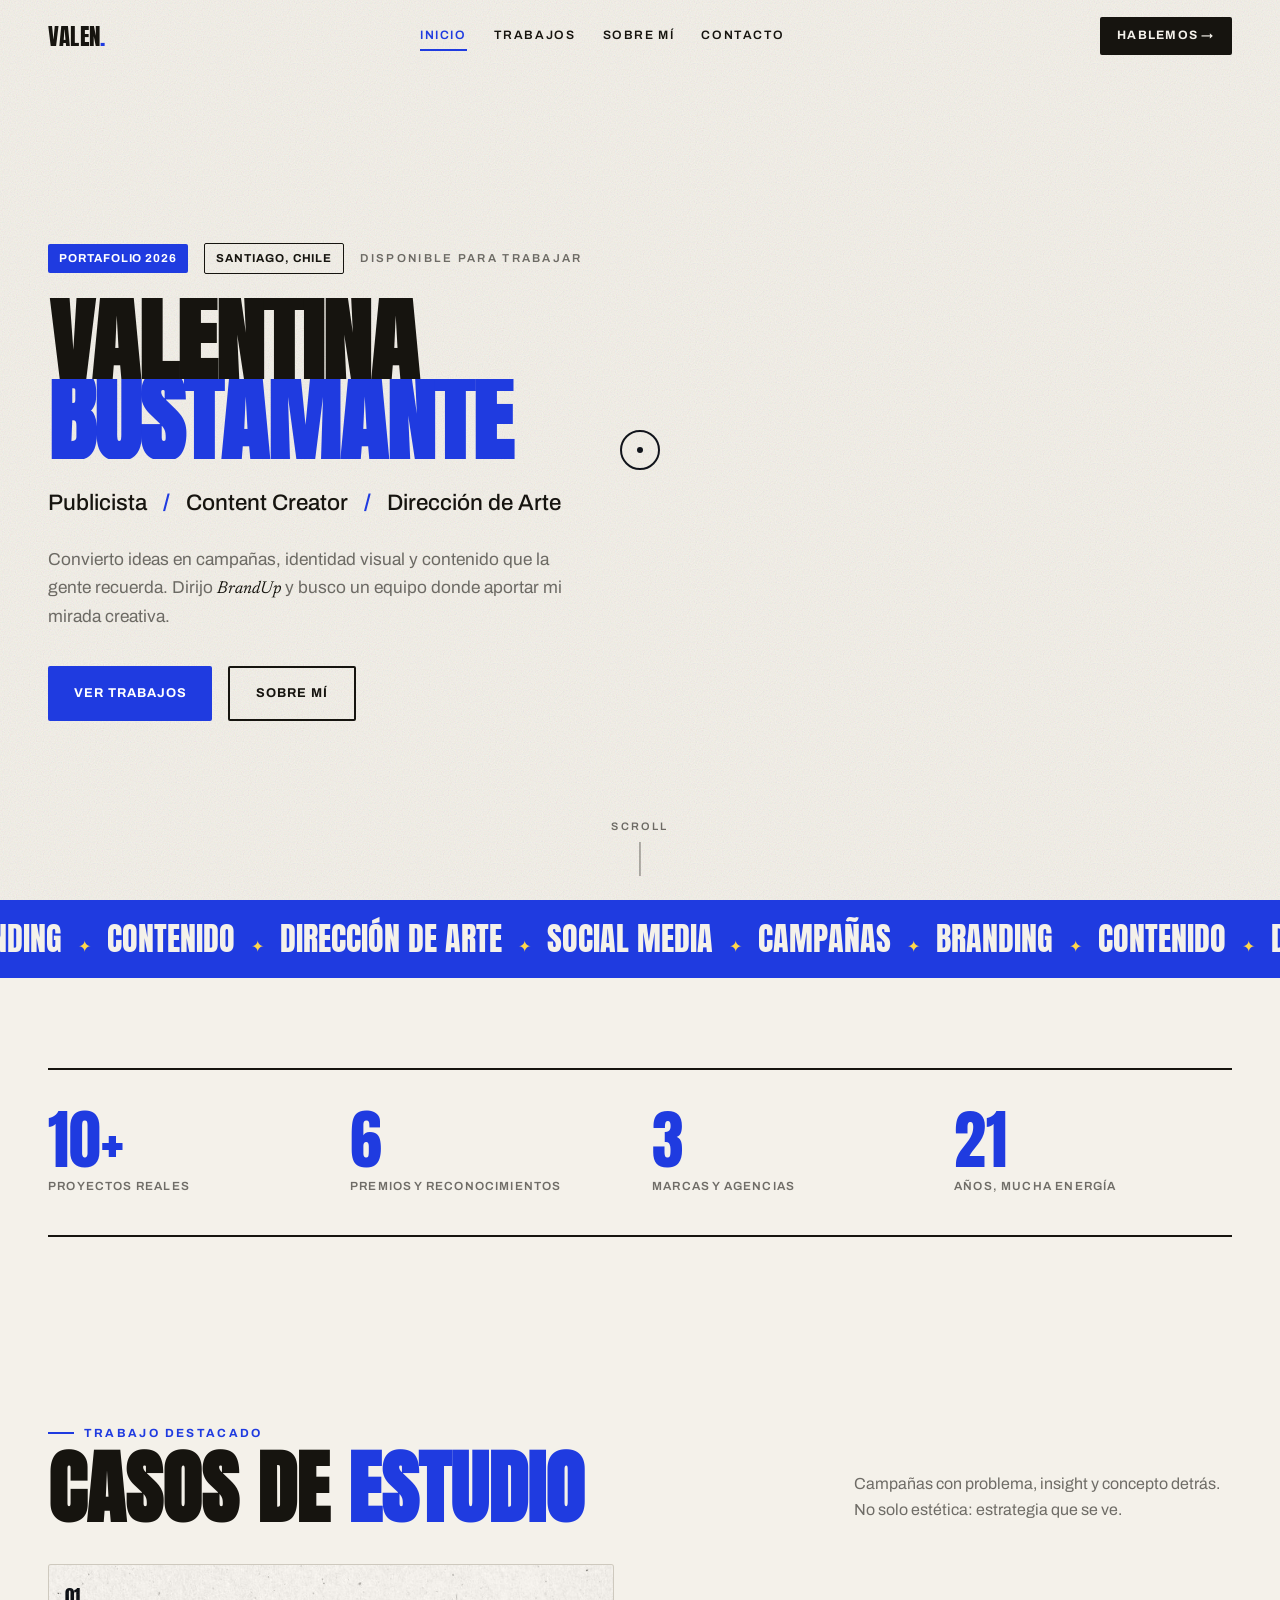
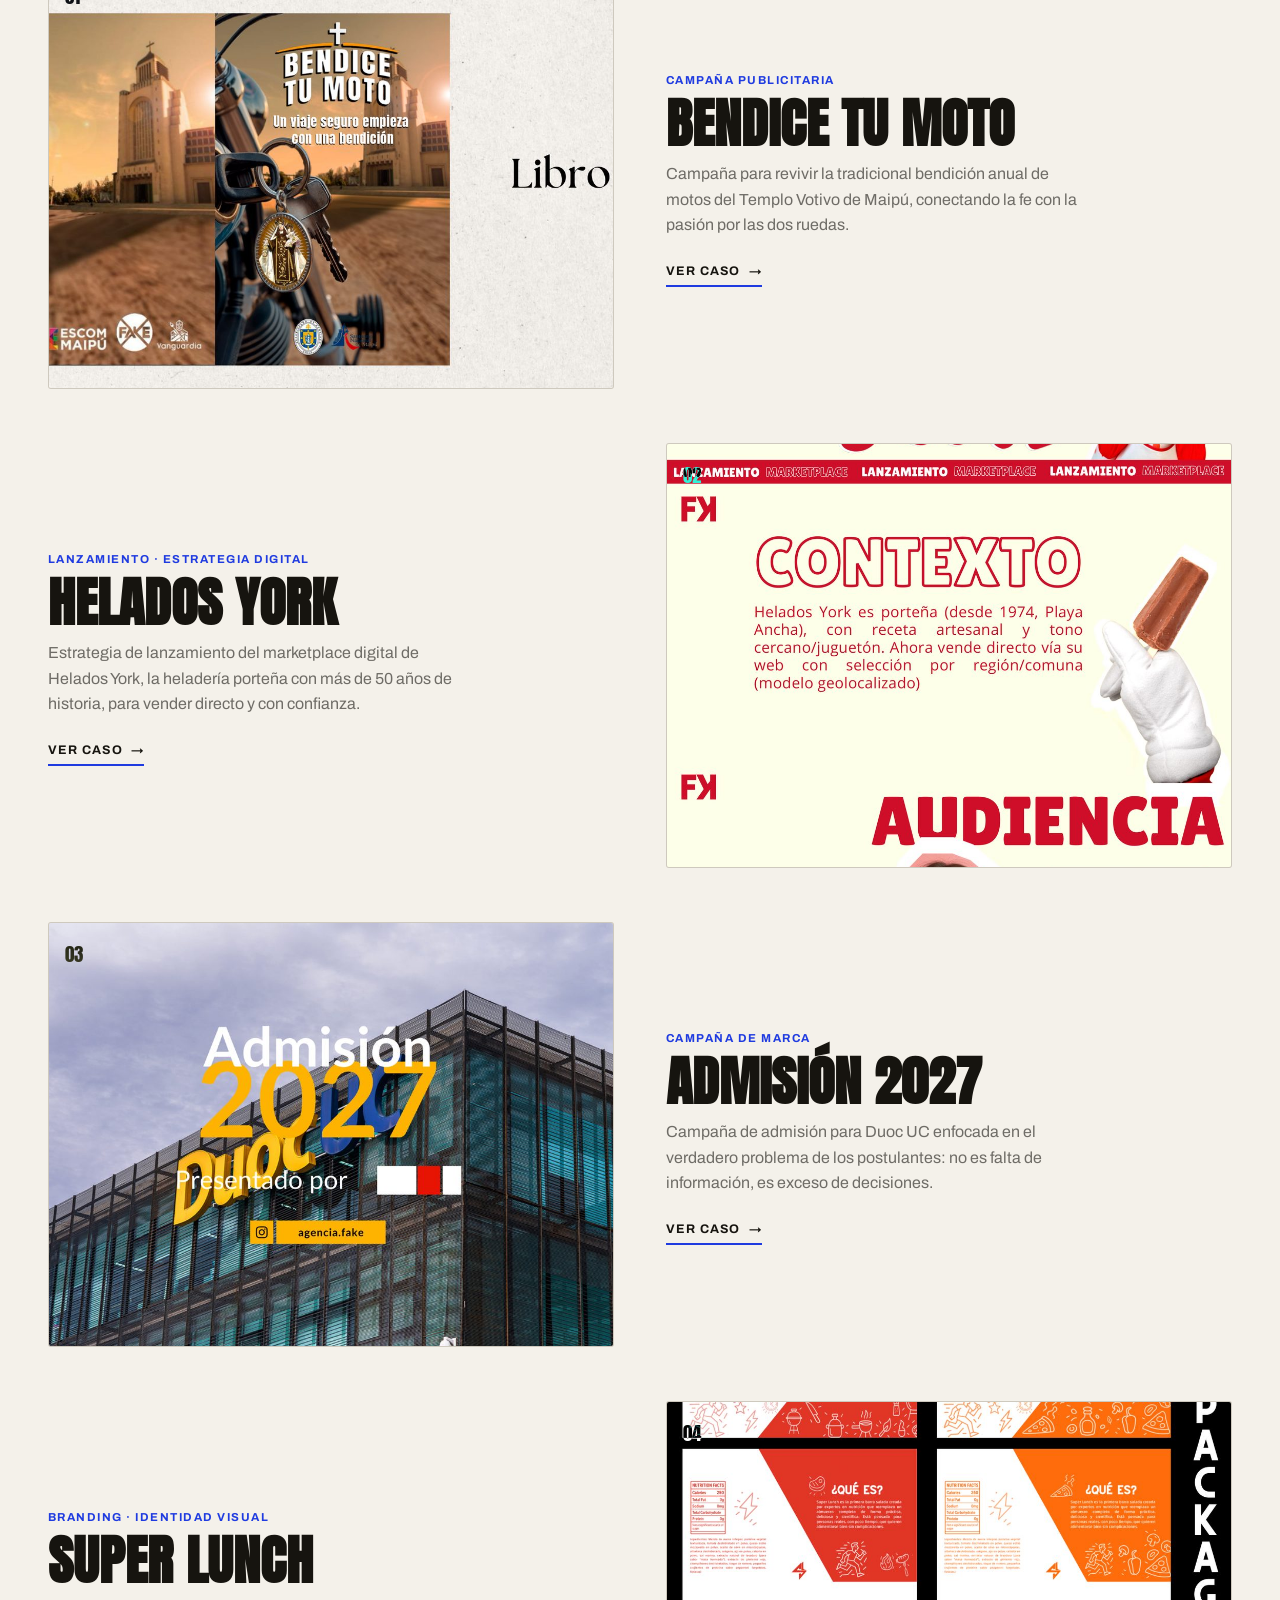
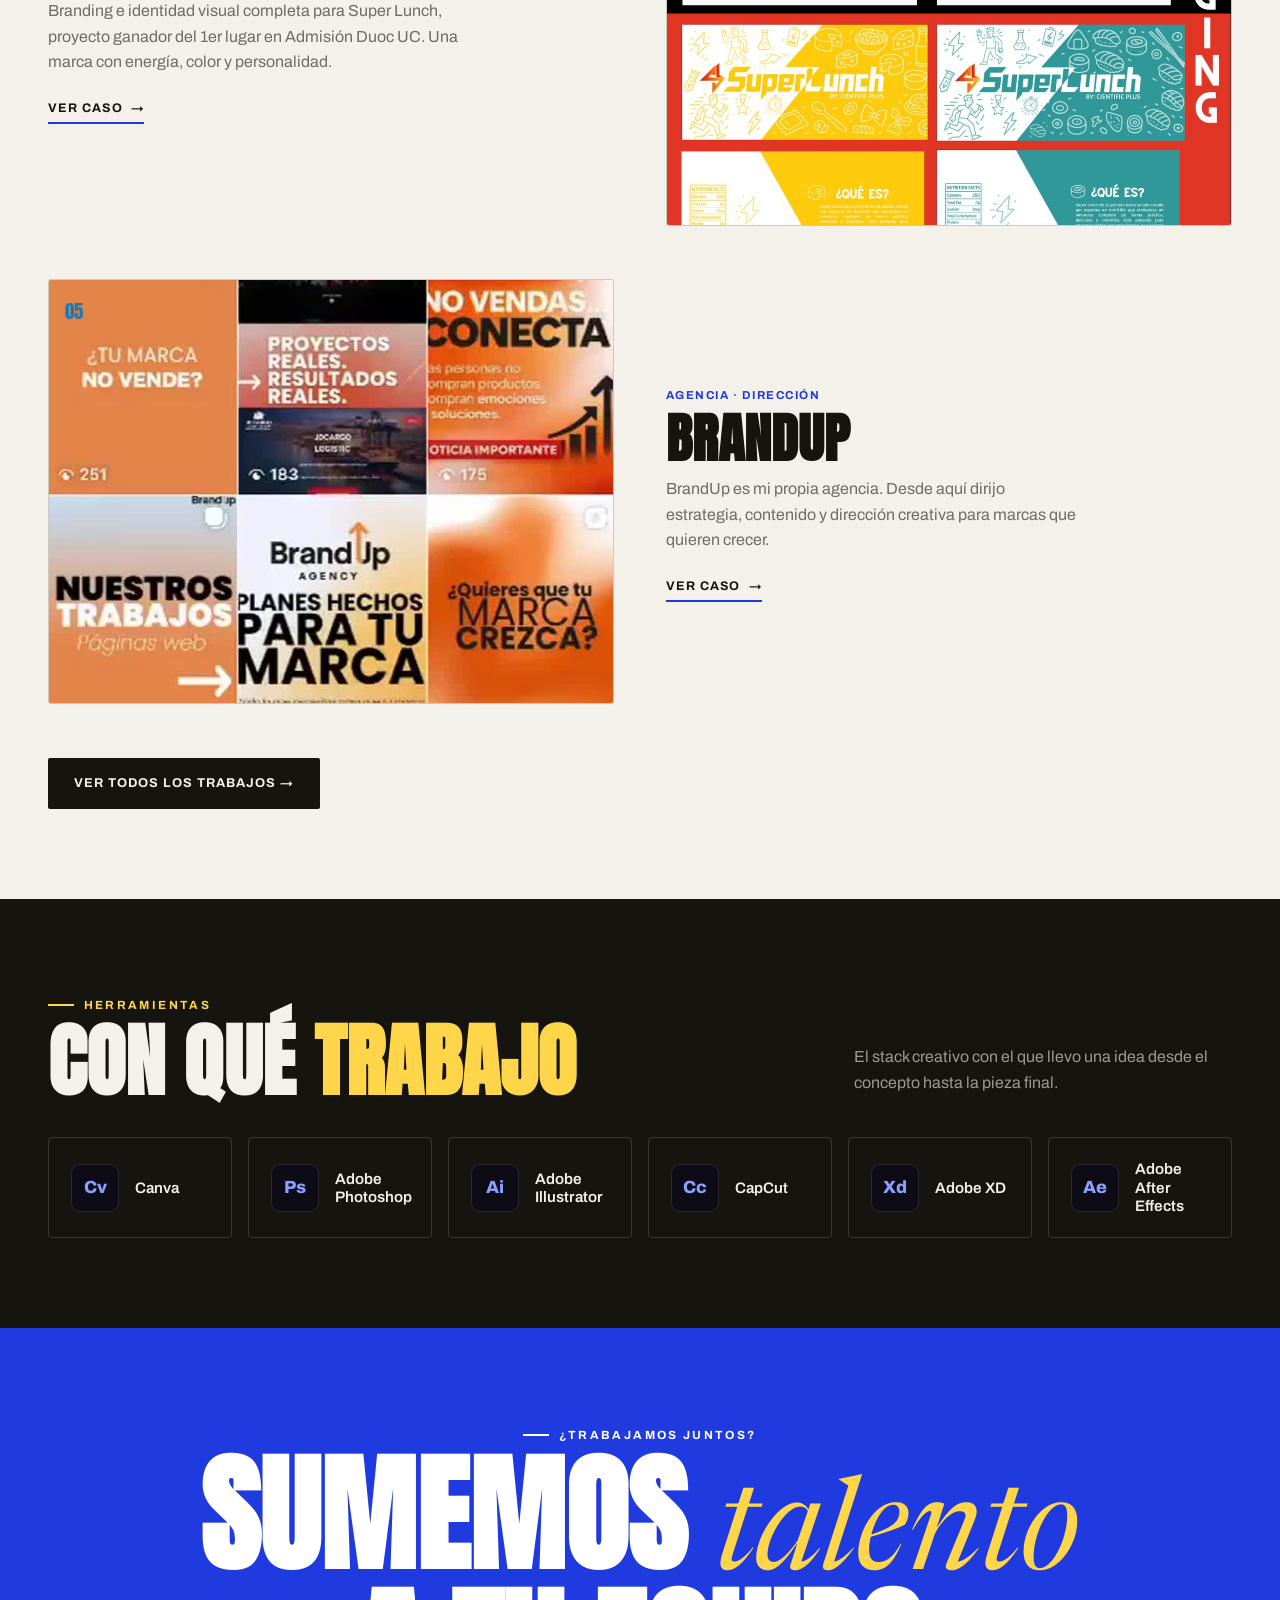
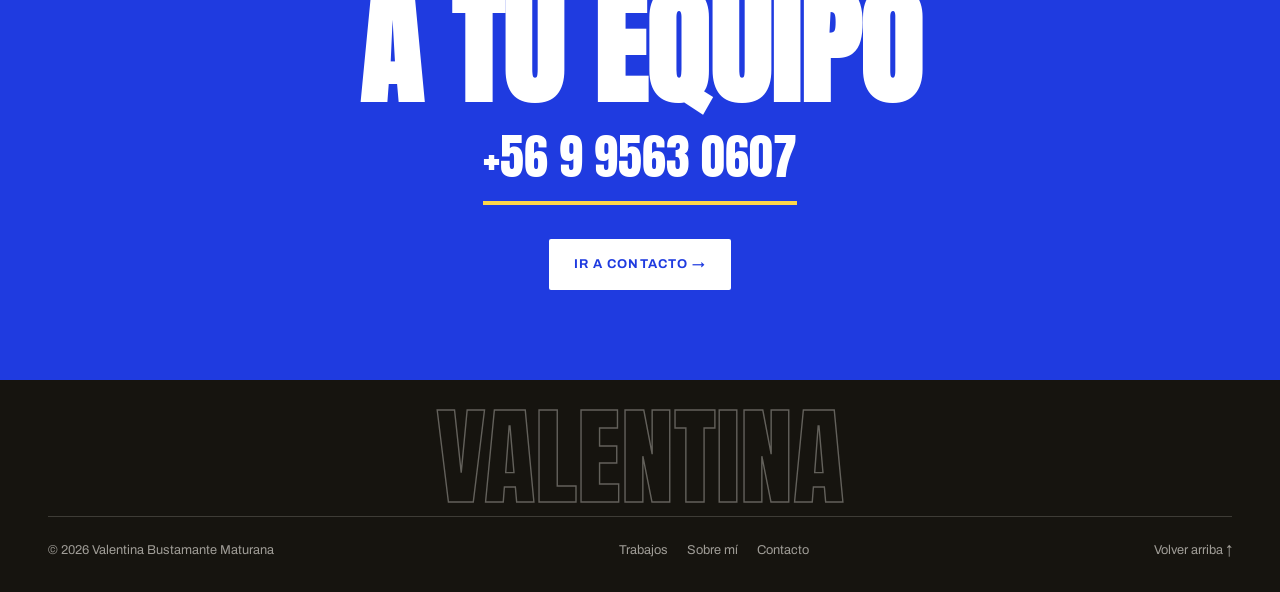
==== commit c6c21ce2: "feat: sitio corporativo multipágina con casos de estudio - Reestructura de landing única a sitio mul" ====
--- a/index.html
+++ b/index.html
@@ -4,275 +4,131 @@
 <meta charset="UTF-8" />
 <meta name="viewport" content="width=device-width, initial-scale=1.0" />
 <title>Valentina Bustamante · Publicista · Content Creator · Dirección de Arte</title>
-<meta name="description" content="Portafolio de Valentina Bustamante Maturana. Publicista, Content Creator y Dirección de Arte en Santiago, Chile. Campañas, branding y contenido. Disponible para sumarme a tu equipo." />
+<meta name="description" content="Portafolio de Valentina Bustamante Maturana. Publicista, Content Creator y Directora de la agencia BrandUp en Santiago, Chile. Campañas, branding y contenido." />
 <link rel="preconnect" href="https://fonts.googleapis.com">
 <link rel="preconnect" href="https://fonts.gstatic.com" crossorigin>
-<link href="https://fonts.googleapis.com/css2?family=Anton&family=Archivo:wght@400;500;600;700;800&family=Permanent+Marker&display=swap" rel="stylesheet">
-<link rel="stylesheet" href="styles.css?v=20260606" />
+<link href="https://fonts.googleapis.com/css2?family=Anton&family=Archivo:wght@400;500;600;700;800&family=Newsreader:ital,opsz,wght@0,6..72,400;0,6..72,500;1,6..72,400;1,6..72,500&display=swap" rel="stylesheet">
+<link rel="stylesheet" href="styles.css?v=20260607a" />
 </head>
-<body>
+<body id="top">
+<div class="cursor" data-cursor></div><div class="cursor-dot" data-cursor-dot></div>
+<div class="progress"><i data-progress></i></div>
 
-<div class="cursor" data-cursor></div>
-<div class="cursor-dot" data-cursor-dot></div>
-<div class="progress" aria-hidden="true"><i data-progress></i></div>
-
-<!-- NAV -->
 <header class="nav">
-  <a href="#top" class="nav__logo">VALEN<span>.</span></a>
+  <a class="nav__logo" href="index.html">VALEN<span>.</span></a>
   <nav class="nav__links">
-    <a href="#about">Sobre mí</a>
-    <a href="#skills">Especialidad</a>
-    <a href="#work">Trabajo</a>
-    <a href="#awards">Premios</a>
-    <a href="#contact">Contacto</a>
+    <a href="index.html" class="active">Inicio</a>
+    <a href="trabajos.html">Trabajos</a>
+    <a href="sobre-mi.html">Sobre mí</a>
+    <a href="contacto.html">Contacto</a>
   </nav>
-  <a href="https://wa.me/56995630607" target="_blank" rel="noopener" class="nav__cta" data-magnetic>Hablemos →</a>
-  <button class="nav__burger" data-burger aria-label="Menú" aria-expanded="false"><span></span><span></span></button>
+  <a class="nav__cta" href="contacto.html" data-magnetic>Hablemos →</a>
+  <button class="nav__burger" data-burger aria-expanded="false" aria-label="Menú"><span></span><span></span><span></span></button>
 </header>
-
 <div class="mobilemenu" data-mobilemenu>
-  <a href="#about">Sobre <span class="accent">mí</span></a>
-  <a href="#skills">Especialidad</a>
-  <a href="#work">Trabajo</a>
-  <a href="#awards">Premios</a>
-  <a href="#contact">Contacto</a>
+  <a href="index.html">Inicio</a><a href="trabajos.html">Trabajos</a><a href="sobre-mi.html">Sobre <span>mí</span></a><a href="contacto.html">Contacto</a>
 </div>
 
-<main id="top">
-
+<main>
 <!-- HERO -->
 <section class="hero wrap">
-  <div class="hero__left">
-    <div class="hero__eyebrow">
-      <span class="sticker sticker--blue">Portafolio 2026</span>
-      <span class="label">Santiago, Chile</span>
-    </div>
-    <h1 class="hero__title">
-      <span class="l1"><span>Valentina</span></span>
-      <span class="l2"><span>Bustamante</span></span>
-    </h1>
-    <span class="hero__scrawl">publicista &amp; creativa</span>
-    <div class="hero__roles">
-      <span>Content Creator</span><span class="dot">/</span>
-      <span>Dirección de Arte</span><span class="dot">/</span>
-      <span>Social Media</span>
-    </div>
-    <p class="hero__lead">Convierto ideas en campañas, identidad visual y contenido que la gente recuerda. Busco un equipo donde aportar mi mirada creativa.</p>
-    <div class="hero__actions">
-      <a href="#work" class="btn btn--solid" data-magnetic>Ver mi trabajo</a>
-      <a href="https://www.behance.net/valentibustama27" target="_blank" rel="noopener" class="btn btn--ghost" data-magnetic>Behance ↗</a>
-    </div>
+  <div class="hero__top">
+    <span class="tag">Portafolio 2026</span>
+    <span class="tag--out tag">Santiago, Chile</span>
+    <span class="label" style="color:var(--ink-soft)">Disponible para trabajar</span>
   </div>
+  <h1 class="hero__title" data-fit>
+    <span class="l1"><span>Valentina</span></span>
+    <span class="l2"><span>Bustamante</span></span>
+  </h1>
+  <div class="hero__sub">
+    <span>Publicista</span><span class="sep">/</span>
+    <span>Content Creator</span><span class="sep">/</span>
+    <span>Dirección de Arte</span>
+  </div>
+  <p class="hero__lead">Convierto ideas en campañas, identidad visual y contenido que la gente recuerda. Dirijo <span class="serif">BrandUp</span> y busco un equipo donde aportar mi mirada creativa.</p>
+  <div class="hero__actions">
+    <a href="trabajos.html" class="btn btn--solid" data-magnetic>Ver trabajos</a>
+    <a href="sobre-mi.html" class="btn btn--ghost" data-magnetic>Sobre mí</a>
+  </div>
+  <div class="hero__scroll">Scroll<i></i></div>
+</section>
 
-  <div class="hero__right">
-    <div class="hero__photo" data-tilt>
-      <span class="tape tape--l"></span>
-      <span class="tape tape--r"></span>
-      <div class="photoframe">
-        <img src="assets/img/valen-halftone.png" alt="Retrato de Valentina Bustamante en estilo halftone" />
-      </div>
-      <span class="hero__badge" data-magnetic>Disponible para <b>trabajar</b></span>
-    </div>
-    <span class="hero__scrap hero__scrap--1 marker" style="font-size:1.3rem">¡hola!</span>
+<!-- MARQUEE -->
+<section class="strip strip--blue">
+  <div class="strip__track" data-marquee="-1">
+    <span>CAMPAÑAS</span><i>✦</i><span>BRANDING</span><i>✦</i><span>CONTENIDO</span><i>✦</i><span>DIRECCIÓN DE ARTE</span><i>✦</i><span>SOCIAL MEDIA</span><i>✦</i><span>CAMPAÑAS</span><i>✦</i><span>BRANDING</span><i>✦</i><span>CONTENIDO</span><i>✦</i><span>DIRECCIÓN DE ARTE</span><i>✦</i><span>SOCIAL MEDIA</span><i>✦</i>
   </div>
 </section>
 
-<!-- MARQUEE -->
-<section class="strip" style="padding-left:0;padding-right:0">
-  <div class="strip__track" data-marquee="-1">
-    <span>PUBLICISTA</span><i>✦</i><span>CONTENT CREATOR</span><i>✦</i><span>DIRECCIÓN DE ARTE</span><i>✦</i><span>BRANDING</span><i>✦</i><span>SOCIAL MEDIA</span><i>✦</i><span>CAMPAÑAS</span><i>✦</i><span>PUBLICISTA</span><i>✦</i><span>CONTENT CREATOR</span><i>✦</i><span>DIRECCIÓN DE ARTE</span><i>✦</i><span>BRANDING</span><i>✦</i><span>SOCIAL MEDIA</span><i>✦</i><span>CAMPAÑAS</span><i>✦</i>
+<!-- STATS -->
+<section class="pad wrap">
+  <div class="stats reveal">
+    <div class="stat"><div class="stat__n"><span data-count="10" data-suf="+">0</span></div><div class="stat__l">Proyectos reales</div></div>
+    <div class="stat"><div class="stat__n"><span data-count="6">0</span></div><div class="stat__l">Premios y reconocimientos</div></div>
+    <div class="stat"><div class="stat__n"><span data-count="3">0</span></div><div class="stat__l">Marcas y agencias</div></div>
+    <div class="stat"><div class="stat__n"><span data-count="21">0</span></div><div class="stat__l">Años, mucha energía</div></div>
   </div>
 </section>
 
-<!-- ABOUT -->
-<section class="about wrap" id="about">
-  <div class="about__grid">
-    <div class="about__media">
-      <div class="photo reveal" data-tilt>
-        <span class="clip"></span>
-        <img src="assets/img/moto1.jpg" alt="Pieza de la campaña Bendice tu moto" />
-        <span class="photo__cap">en campaña</span>
-      </div>
-      <div class="photo photo--2 reveal reveal-d2">
-        <img src="assets/img/york.png" alt="Campaña de marca Helados York" />
-      </div>
+<!-- FEATURED -->
+<section class="pad wrap">
+  <div class="shead">
+    <div>
+      <span class="kicker reveal">Trabajo destacado</span>
+      <h2 class="shead__title reveal">Casos de <span class="blue">estudio</span></h2>
     </div>
-    <div class="about__text">
-      <span class="kicker reveal">Sobre mí</span>
-      <h2 class="about__title reveal">No solo diseño,
-        <span class="marker">construyo marcas.</span>
-      </h2>
-      <div class="about__body">
-        <p class="reveal">Soy publicista y creadora de contenido. Entiendo la marca como un sistema completo: estrategia, dirección de arte y contenido que se mueve. Trabajo entre la cámara, el feed y la mesa de planificación.</p>
-        <p class="reveal reveal-d1">Dirijo <strong>BrandUp</strong>, mi agencia, y a través de <strong>FAKE</strong> conseguí clientes reales y campañas que se volvieron virales. Creo contenido para mi propia institución y colaboro con marcas que buscan crecer. Lista para sumar todo eso a un equipo.</p>
-      </div>
-      <div class="about__tags reveal reveal-d2">
-        <span class="sticker">Publicista</span>
-        <span class="sticker sticker--blue">Content Creator</span>
-        <span class="sticker sticker--yellow">Dirección de Arte</span>
-        <span class="sticker">Community Manager</span>
-      </div>
-    </div>
+    <p class="reveal reveal-d1">Campañas con problema, insight y concepto detrás. No solo estética: estrategia que se ve.</p>
+  </div>
+  <div class="feat" data-feat></div>
+  <div style="margin-top:clamp(2.5rem,6vh,4rem)" class="reveal">
+    <a href="trabajos.html" class="btn btn--ink" data-magnetic>Ver todos los trabajos →</a>
   </div>
 </section>
 
-<!-- SKILLS / ESPECIALIDAD -->
-<section class="skills" id="skills">
+<!-- TOOLS -->
+<section class="tools pad">
   <div class="wrap">
-    <span class="kicker reveal">¿Mi especialidad?</span>
-    <h2 class="skills__title reveal">Pienso campañas,
-      <span class="marker">ejecuto cada detalle.</span>
-    </h2>
-    <div class="skills__grid">
-      <div class="skillcard reveal">
-        <span class="skillcard__n">01</span>
-        <h3>Dirección de arte</h3>
-        <p>Identidad visual, branding y piezas gráficas con concepto detrás, no solo estética.</p>
-      </div>
-      <div class="skillcard reveal reveal-d1">
-        <span class="skillcard__n">02</span>
-        <h3>Contenido audiovisual</h3>
-        <p>Idea, grabo y edito reels y videos pensados para que la gente se detenga a mirar.</p>
-      </div>
-      <div class="skillcard reveal reveal-d2">
-        <span class="skillcard__n">03</span>
-        <h3>Estrategia &amp; campañas</h3>
-        <p>De la propuesta a la calle: mensaje, formato y plan que conecta con la audiencia.</p>
-      </div>
-      <div class="skillcard reveal reveal-d3">
-        <span class="skillcard__n">04</span>
-        <h3>Community &amp; redes</h3>
-        <p>Gestión de comunidades y contenido constante para marcas e instituciones reales.</p>
-      </div>
+    <div class="shead">
+      <div><span class="kicker reveal">Herramientas</span>
+      <h2 class="shead__title reveal">Con qué <span style="color:var(--yellow)">trabajo</span></h2></div>
+      <p class="reveal reveal-d1" style="color:rgba(244,241,234,.6)">El stack creativo con el que llevo una idea desde el concepto hasta la pieza final.</p>
     </div>
-    <div class="skills__tools reveal">
-      <span class="skills__toolnote">mis herramientas →</span>
-      <span class="toolbadge">Ps</span>
-      <span class="toolbadge">Ai</span>
-      <span class="toolbadge">Ae</span>
-      <span class="toolbadge">Pr</span>
-      <span class="toolbadge" style="color:#b9a6ff">CC</span>
-      <span class="toolbadge" style="color:#7ad6ff">Cv</span>
-    </div>
+    <div class="toolsgrid" data-tools></div>
   </div>
 </section>
 
-<!-- TRABAJO / CAMPAÑAS -->
-<section class="work wrap" id="work">
-  <div class="cases__head">
-    <div>
-      <span class="kicker reveal">Campañas &amp; proyectos</span>
-      <h1 class="cases__title reveal">Trabajo <span class="marker">real</span></h1>
-      <p class="cases__lead reveal reveal-d1">Casos de estudio, campañas y contenido. Lo nuevo lo subo primero a mi Behance.</p>
-    </div>
-    <a class="cases__profile reveal reveal-d2" href="https://www.behance.net/valentibustama27" target="_blank" rel="noopener" data-magnetic>Ver todo en Behance →</a>
-  </div>
-
-  <div class="cases__grid">
-    <article class="case case--feature reveal">
-      <div class="case__embed">
-        <span class="case__tag">Propuesta de campaña · Behance</span>
-        <iframe src="https://www.behance.net/embed/project/250316499?ilo0=1" loading="lazy" allowfullscreen frameborder="0" allow="clipboard-write" referrerpolicy="strict-origin-when-cross-origin" title="Propuesta de campaña Duoc 2027 x FAKE"></iframe>
-      </div>
-    </article>
-
-    <article class="case case--feature reveal">
-      <div class="case__embed">
-        <span class="case__tag">Lanzamiento de marca · Behance</span>
-        <iframe src="https://www.behance.net/embed/project/250317021?ilo0=1" loading="lazy" allowfullscreen frameborder="0" allow="clipboard-write" referrerpolicy="strict-origin-when-cross-origin" title="Campaña Helados York"></iframe>
-      </div>
-    </article>
-
-    <article class="case reveal">
-      <a class="case__link" href="https://www.instagram.com/vaalengg/" target="_blank" rel="noopener">
-        <div class="case__media"><img src="assets/img/moto1.jpg" alt="Gráfica de campaña Bendice tu moto" loading="lazy"></div>
-        <div class="case__meta">
-          <h3>Bendice tu moto</h3>
-          <p>Dirección de arte y gráfica para el evento del Templo Votivo de Maipú.</p>
-          <span class="case__role">Dirección de arte</span>
-        </div>
-      </a>
-    </article>
-
-    <article class="case reveal reveal-d1">
-      <a class="case__link" href="https://www.behance.net/valentibustama27" target="_blank" rel="noopener">
-        <div class="case__media"><img src="assets/img/bell.png" alt="Piezas para Bell College y BSchool" loading="lazy"></div>
-        <div class="case__meta">
-          <h3>Bell College &amp; BSchool</h3>
-          <p>Publicidad, campañas y contenido para dos instituciones educativas.</p>
-          <span class="case__role">Publicista</span>
-        </div>
-      </a>
-    </article>
-
-    <article class="case case--more reveal reveal-d2">
-      <a class="case__link" href="https://www.behance.net/valentibustama27" target="_blank" rel="noopener">
-        <span class="plus">+</span>
-        <h3>Más campañas pronto</h3>
-        <p>Subo nuevos casos de estudio en Behance. Sígueme para verlos primero.</p>
-        <span class="case__role">Ir a Behance →</span>
-      </a>
-    </article>
+<!-- CTA -->
+<section class="contact pad">
+  <div class="wrap">
+    <span class="kicker reveal">¿Trabajamos juntos?</span>
+    <h2 class="contact__title reveal">Sumemos <span class="serif">talento</span><br>a tu equipo</h2>
+    <a href="https://wa.me/56995630607" target="_blank" rel="noopener" class="contact__mail reveal reveal-d1" data-magnetic>+56 9 9563 0607</a>
+    <div class="reveal reveal-d2"><a href="contacto.html" class="btn" style="background:#fff;color:var(--blue)" data-magnetic>Ir a contacto →</a></div>
   </div>
 </section>
-
-<!-- PREMIOS -->
-<section class="awards wrap" id="awards">
-  <div class="awards__head">
-    <h2 class="awards__title reveal">Premios &amp; <span class="marker" style="font-size:.6em">reconocimientos</span></h2>
-  </div>
-  <ul class="awards__list">
-    <li class="award reveal"><span class="award__year">’26</span><span class="award__name">Reconocimiento · <em>Templo Votivo de Maipú</em></span><span class="award__org">Bendice tu moto</span></li>
-    <li class="award reveal"><span class="award__year">’26</span><span class="award__name">Participación · <em>Effie College</em></span><span class="award__org">Junto a mi equipo</span></li>
-    <li class="award reveal"><span class="award__year">’25</span><span class="award__name">1<sup>er</sup> Lugar · Proyecto <em>Super Lunch</em></span><span class="award__org">Admisión Duoc UC</span></li>
-    <li class="award reveal"><span class="award__year">’25</span><span class="award__name">Mención honorífica · Concurso <em>Pasaporte</em></span><span class="award__org">U. Finis Terrae</span></li>
-    <li class="award reveal"><span class="award__year">’25</span><span class="award__name">Finalista · <em>#DesafíosChilling</em></span><span class="award__org">Schilling 2025</span></li>
-    <li class="award reveal"><span class="award__year">’25</span><span class="award__name">Participación · <em>Portfolio Night</em></span><span class="award__org">Santiago de Chile</span></li>
-  </ul>
-</section>
-
-<!-- CONTACTO -->
-<section class="contact" id="contact">
-  <div class="wrap">
-    <span class="kicker reveal">¿Trabajamos juntos?</span>
-    <h2 class="contact__title reveal">Sumemos <span class="marker">talento</span><br>a tu equipo</h2>
-    <a href="https://wa.me/56995630607" target="_blank" rel="noopener" class="contact__mail reveal reveal-d1" data-magnetic>+56 9 9563 0607</a>
-    <div class="socials reveal reveal-d2">
-      <a class="social-btn" href="https://www.instagram.com/vaalengg/" target="_blank" rel="noopener" data-magnetic aria-label="Instagram">
-        <svg viewBox="0 0 24 24" fill="none" stroke="currentColor" stroke-width="2" stroke-linecap="round" stroke-linejoin="round"><rect x="2" y="2" width="20" height="20" rx="5"/><circle cx="12" cy="12" r="4"/><circle cx="17.5" cy="6.5" r="1.2" fill="currentColor" stroke="none"/></svg>
-        <span>Instagram</span>
-      </a>
-      <a class="social-btn" href="https://www.tiktok.com/@vaaleengg" target="_blank" rel="noopener" data-magnetic aria-label="TikTok">
-        <svg viewBox="0 0 24 24" fill="currentColor"><path d="M16.5 3c.3 2.1 1.6 3.7 3.8 4.1v2.6c-1.3.1-2.6-.2-3.8-.8v5.9c0 3.4-2.3 5.7-5.4 5.7-3 0-5.1-2.2-5.1-5 0-3.1 2.5-5.1 5.6-4.7v2.7c-.4-.1-.9-.2-1.3-.2-1.2 0-2.1.9-2.1 2.1 0 1.3.9 2.2 2.2 2.2 1.4 0 2.3-1 2.3-2.6V3h3.8Z"/></svg>
-        <span>TikTok</span>
-      </a>
-      <a class="social-btn" href="https://www.linkedin.com/in/valentina-bustamante-maturana-014641293/" target="_blank" rel="noopener" data-magnetic aria-label="LinkedIn">
-        <svg viewBox="0 0 24 24" fill="currentColor"><path d="M4.98 3.5a2 2 0 1 1 0 4 2 2 0 0 1 0-4ZM3.3 9h3.4v11H3.3V9Zm5.3 0h3.25v1.5h.05c.45-.85 1.55-1.75 3.2-1.75 3.4 0 4.05 2.25 4.05 5.2V20h-3.4v-4.85c0-1.15-.02-2.65-1.6-2.65-1.6 0-1.85 1.25-1.85 2.55V20H8.6V9Z"/></svg>
-        <span>LinkedIn</span>
-      </a>
-      <a class="social-btn" href="https://wa.me/56995630607" target="_blank" rel="noopener" data-magnetic aria-label="WhatsApp">
-        <svg viewBox="0 0 24 24" fill="currentColor"><path d="M12 2a10 10 0 0 0-8.5 15.3L2 22l4.8-1.5A10 10 0 1 0 12 2Zm0 18.2c-1.6 0-3.1-.4-4.4-1.2l-.3-.2-2.9.9.9-2.8-.2-.3A8.2 8.2 0 1 1 12 20.2Zm4.6-6.1c-.2-.1-1.5-.7-1.7-.8-.2-.1-.4-.1-.6.1-.2.2-.6.8-.8 1-.1.2-.3.2-.5.1-.7-.3-1.4-.7-2-1.4-.5-.5-.9-1.1-1.2-1.7-.1-.2 0-.4.1-.5l.4-.5c.1-.2.2-.3.2-.5 0-.2 0-.4-.1-.5L9.5 6.9c-.2-.5-.4-.4-.6-.4h-.5c-.2 0-.5.1-.7.3-.7.7-1 1.6-1 2.6.1 1.2.6 2.3 1.3 3.2a9.3 9.3 0 0 0 4 3.2c.6.2 1.1.4 1.6.4.6 0 1.2-.1 1.6-.5.3-.2.8-.9 1-1.4.1-.5.1-.9 0-1-.1-.1-.2-.2-.4-.3Z"/></svg>
-        <span>WhatsApp</span>
-      </a>
-      <a class="social-btn" href="https://www.behance.net/valentibustama27" target="_blank" rel="noopener" data-magnetic aria-label="Behance">
-        <svg viewBox="0 0 24 24" fill="currentColor"><path d="M9.1 6.2c.6 0 1.2.05 1.7.16.5.1.9.28 1.27.52.36.24.63.57.83.98.2.41.29.92.29 1.52 0 .65-.15 1.2-.45 1.63-.3.44-.74.79-1.32 1.07.8.23 1.39.63 1.78 1.2.39.57.58 1.26.58 2.06 0 .65-.13 1.2-.38 1.67-.25.47-.59.85-1.02 1.14-.43.29-.92.5-1.48.64-.55.13-1.12.2-1.7.2H2V6.2h7.1Zm-.42 4.85c.5 0 .9-.12 1.22-.35.31-.24.47-.62.47-1.15 0-.3-.05-.54-.16-.73-.1-.19-.25-.34-.43-.44a1.7 1.7 0 0 0-.62-.22 4 4 0 0 0-.73-.06H4.9v2.95h3.78Zm.2 5.1c.28 0 .54-.03.78-.08.24-.06.45-.15.63-.28.18-.13.32-.3.43-.52.1-.22.15-.5.15-.83 0-.65-.18-1.12-.55-1.4-.37-.28-.86-.42-1.46-.42H4.9v3.53h3.98ZM16.1 16.6c.36.35.88.53 1.56.53.49 0 .9-.12 1.26-.37.35-.25.57-.5.65-.78h2.2c-.35 1.1-.9 1.88-1.63 2.36-.73.47-1.62.71-2.66.71-.72 0-1.38-.12-1.96-.35a4.1 4.1 0 0 1-1.48-1 4.4 4.4 0 0 1-.94-1.54 5.7 5.7 0 0 1-.33-1.98c0-.7.11-1.35.34-1.95.23-.6.55-1.12.96-1.56.42-.44.91-.78 1.49-1.03a4.9 4.9 0 0 1 1.92-.37c.78 0 1.46.15 2.04.45.58.3 1.05.71 1.42 1.21.37.51.63 1.09.79 1.74.16.65.21 1.33.16 2.05h-6.86c0 .73.18 1.27.54 1.62Zm2.72-4.4c-.29-.31-.74-.47-1.33-.47-.39 0-.71.07-.97.2-.26.13-.46.3-.62.49-.16.2-.27.4-.33.62-.07.21-.11.4-.12.57h4.25c-.06-.66-.27-1.13-.55-1.44h-.33ZM15 7.7h5.3v1.3H15z"/></svg>
-        <span>Behance</span>
-      </a>
-    </div>
-  </div>
-</section>
-
 </main>
 
 <footer class="footer">
   <div class="footer__big" data-fit-footer aria-hidden="true">VALENTINA</div>
   <div class="footer__row">
     <span>© 2026 Valentina Bustamante Maturana</span>
-    <span>Publicista · Content Creator</span>
+    <nav class="footer__nav"><a href="trabajos.html">Trabajos</a><a href="sobre-mi.html">Sobre mí</a><a href="contacto.html">Contacto</a></nav>
     <a href="#top" data-magnetic>Volver arriba ↑</a>
   </div>
 </footer>
 
-<script src="main.js?v=20260606" defer></script>
+<script src="data/projects.js?v=20260607a"></script>
+<script src="js/site.js?v=20260607a" defer></script>
+<script>
+  document.addEventListener('DOMContentLoaded', function () {
+    var h = document.querySelector('[data-tools]'); if (h && window.TOOLS) window.TOOLS.forEach(function (t) {
+      var d = document.createElement('div'); d.className = 'tool reveal';
+      d.innerHTML = '<span class="tool__abbr">' + t.abbr + '</span><span class="tool__name">' + t.name + '</span>';
+      h.appendChild(d);
+    });
+    if (window.__rescanReveal) window.__rescanReveal();
+  });
+</script>
 </body>
 </html>
--- a/styles.css
+++ b/styles.css
@@ -1,294 +1,284 @@
 /* ============================================================
-   VALENTINA BUSTAMANTE — Portafolio
-   Estética: collage / zine analógico (papel, halftone, marcador)
+   VALENTINA BUSTAMANTE — Portafolio corporativo
+   Editorial limpio · identidad azul eléctrica · multipágina
    ============================================================ */
-
 *,*::before,*::after{box-sizing:border-box;margin:0;padding:0}
 
 :root{
-  --paper:#ECE6D8;          /* papel base */
-  --paper-2:#E2DBC9;        /* panel papel */
-  --paper-dark:#1A1814;     /* secciones oscuras (newsprint negativo) */
-  --ink:#13110E;            /* tinta casi negra */
-  --ink-soft:rgba(19,17,14,.62);
-  --blue:#1F3BE0;           /* marcador azul eléctrico */
-  --blue-deep:#1026B8;
-  --yellow:#FFE24A;         /* resaltador */
-  --red:#E8401F;            /* sello/acento secundario */
-  --line:rgba(19,17,14,.16);
+  --paper:#F4F1EA;
+  --paper-2:#EAE5D9;
+  --ink:#16140F;
+  --ink-2:#2A2720;
+  --ink-soft:rgba(22,20,15,.60);
+  --blue:#1F3BE0;
+  --blue-deep:#1326AE;
+  --yellow:#FFD64A;
+  --line:rgba(22,20,15,.13);
+  --line-2:rgba(22,20,15,.08);
   --ease:cubic-bezier(.16,1,.3,1);
   --ease-out:cubic-bezier(.22,1,.36,1);
+  --maxw:80rem;
 }
 
-html{scroll-behavior:smooth;-webkit-font-smoothing:antialiased;background:var(--paper)}
-body{
-  background:var(--paper);color:var(--ink);
-  font-family:'Archivo',sans-serif;font-weight:400;line-height:1.55;
-  overflow-x:hidden;cursor:none;position:relative;
-}
-@media (max-width:900px){body{cursor:auto}}
+html{scroll-behavior:smooth;-webkit-font-smoothing:antialiased;text-rendering:optimizeLegibility;background:var(--paper)}
+body{background:var(--paper);color:var(--ink);font-family:'Archivo',sans-serif;font-weight:400;line-height:1.6;overflow-x:hidden;cursor:none}
+@media (max-width:920px){body{cursor:auto}}
 a{color:inherit;text-decoration:none}
 img{display:block;max-width:100%}
-.italic{font-style:italic}
 em{font-style:italic}
-
-/* paper grain over everything */
-body::before{
-  content:"";position:fixed;inset:0;z-index:1;pointer-events:none;opacity:.5;mix-blend-mode:multiply;
-  background-image:url("data:image/svg+xml,%3Csvg xmlns='http://www.w3.org/2000/svg' width='220' height='220'%3E%3Cfilter id='n'%3E%3CfeTurbulence type='fractalNoise' baseFrequency='0.8' numOctaves='2' stitchTiles='stitch'/%3E%3C/filter%3E%3Crect width='100%25' height='100%25' filter='url(%23n)' opacity='0.5'/%3E%3C/svg%3E");
-}
-/* faint diagonal fold lines for paper feel */
-body::after{
-  content:"";position:fixed;inset:0;z-index:1;pointer-events:none;opacity:.04;
-  background:repeating-linear-gradient(115deg,transparent,transparent 120px,#000 120px,#000 121px);
-}
+::selection{background:var(--blue);color:#fff}
+
+/* paper grain */
+body::before{content:"";position:fixed;inset:0;z-index:1;pointer-events:none;opacity:.4;mix-blend-mode:multiply;
+  background-image:url("data:image/svg+xml,%3Csvg xmlns='http://www.w3.org/2000/svg' width='200' height='200'%3E%3Cfilter id='n'%3E%3CfeTurbulence type='fractalNoise' baseFrequency='0.85' numOctaves='2'/%3E%3C/filter%3E%3Crect width='100%25' height='100%25' filter='url(%23n)' opacity='0.45'/%3E%3C/svg%3E")}
 
 /* ===== TYPE ===== */
-.display{font-family:'Anton',sans-serif;font-weight:400;text-transform:uppercase;letter-spacing:-.01em;line-height:.9}
-.marker{font-family:'Permanent Marker',cursive;color:var(--blue);font-weight:400;line-height:.95}
-.label{font-family:'Archivo',sans-serif;font-weight:600;text-transform:uppercase;letter-spacing:.22em;font-size:.72rem}
-
-/* highlighter behind text */
-.hl{position:relative;white-space:nowrap;z-index:0}
-.hl::before{content:"";position:absolute;left:-.12em;right:-.12em;top:18%;bottom:6%;z-index:-1;background:var(--yellow);transform:rotate(-1.2deg) scaleX(0);transform-origin:left;transition:transform .6s var(--ease)}
-.in .hl::before,.hl.in::before{transform:rotate(-1.2deg) scaleX(1)}
+.display{font-family:'Anton',sans-serif;text-transform:uppercase;letter-spacing:-.005em;line-height:.9;font-weight:400}
+.serif{font-family:'Newsreader',serif;font-weight:400}
+.label{font-family:'Archivo';font-weight:600;text-transform:uppercase;letter-spacing:.2em;font-size:.72rem}
+.kicker{font-family:'Archivo';font-weight:700;text-transform:uppercase;letter-spacing:.2em;font-size:.74rem;color:var(--blue);display:inline-flex;align-items:center;gap:.6rem}
+.kicker::before{content:"";width:26px;height:2px;background:currentColor}
 
 /* ===== CURSOR ===== */
 .cursor,.cursor-dot{position:fixed;top:0;left:0;z-index:9999;pointer-events:none;border-radius:50%;will-change:transform;mix-blend-mode:difference}
-.cursor{width:42px;height:42px;border:2px solid #fff;margin:-21px 0 0 -21px;transition:width .3s var(--ease),height .3s var(--ease),background .3s}
-.cursor-dot{width:7px;height:7px;background:#fff;margin:-3.5px 0 0 -3.5px}
-.cursor.is-hover{width:74px;height:74px;background:#fff}
-@media (max-width:900px){.cursor,.cursor-dot{display:none}}
-
-/* ===== COLLAGE PRIMITIVES ===== */
-.tape{position:absolute;width:120px;height:34px;background:rgba(255,226,74,.72);box-shadow:0 2px 6px rgba(0,0,0,.12);z-index:5}
-.tape::after{content:"";position:absolute;inset:0;background:repeating-linear-gradient(90deg,transparent,transparent 6px,rgba(0,0,0,.05) 6px,rgba(0,0,0,.05) 7px)}
-.tape--l{left:-22px;top:18px;transform:rotate(-26deg)}
-.tape--r{right:-22px;top:14px;transform:rotate(24deg)}
-
-.clip{position:absolute;width:30px;height:54px;z-index:6;top:-26px;left:50%;margin-left:-15px}
-.clip::before{content:"";position:absolute;inset:0;border:3px solid #2b2b2b;border-radius:4px;background:linear-gradient(180deg,#bbb,#888)}
-.clip::after{content:"";position:absolute;left:7px;top:8px;width:16px;height:34px;border:2px solid #555;border-radius:3px}
-
-/* polaroid / taped photo frame */
-.photo{position:relative;background:#fff;padding:12px 12px 42px;box-shadow:0 14px 30px rgba(0,0,0,.22),0 2px 4px rgba(0,0,0,.1);border-radius:2px}
-.photo img{width:100%;display:block;filter:contrast(1.05)}
-.photo__cap{position:absolute;left:0;bottom:10px;width:100%;text-align:center;font-family:'Permanent Marker',cursive;color:var(--ink);font-size:1rem}
-
-/* halftone treatment (PNG is black dots on white) */
-.halftone{mix-blend-mode:multiply}
-
-/* sticker label */
-.sticker{display:inline-block;background:var(--ink);color:var(--paper);font-family:'Archivo';font-weight:700;text-transform:uppercase;letter-spacing:.08em;font-size:.74rem;padding:.34rem .7rem;transform:rotate(-3deg)}
-.sticker--blue{background:var(--blue);color:#fff}
-.sticker--yellow{background:var(--yellow);color:var(--ink)}
-
-/* hand-drawn marker svg underline */
-.scribble{display:block;width:100%;height:auto;overflow:visible}
-.scribble path{fill:none;stroke:var(--blue);stroke-width:7;stroke-linecap:round;stroke-linejoin:round;
-  stroke-dasharray:var(--len,1200);stroke-dashoffset:var(--len,1200);transition:stroke-dashoffset 1s var(--ease-out)}
-.in .scribble path,.scribble.in path{stroke-dashoffset:0}
+.cursor{width:40px;height:40px;border:2px solid #fff;margin:-20px 0 0 -20px;transition:width .3s var(--ease),height .3s var(--ease),background .3s}
+.cursor-dot{width:6px;height:6px;background:#fff;margin:-3px 0 0 -3px}
+.cursor.is-hover{width:70px;height:70px;background:#fff}
+@media (max-width:920px){.cursor,.cursor-dot{display:none}}
+
+/* ===== PROGRESS ===== */
+.progress{position:fixed;top:0;left:0;height:3px;width:100%;z-index:950;pointer-events:none}
+.progress i{display:block;height:100%;width:0;background:var(--blue)}
 
 /* ===== NAV ===== */
 .nav{position:fixed;top:0;left:0;width:100%;z-index:800;display:flex;align-items:center;justify-content:space-between;
-  padding:1.1rem clamp(1.1rem,4vw,3rem);mix-blend-mode:normal}
-.nav::before{content:"";position:absolute;inset:0;z-index:-1;background:linear-gradient(var(--paper),rgba(236,230,216,0));opacity:.85}
-.nav__logo{font-family:'Anton',sans-serif;font-size:1.5rem;letter-spacing:.02em;text-transform:uppercase}
+  padding:1.05rem clamp(1.1rem,4vw,3rem);transition:background .4s var(--ease),box-shadow .4s,padding .4s}
+.nav.scrolled{background:rgba(244,241,234,.9);backdrop-filter:blur(10px);box-shadow:0 1px 0 var(--line);padding-top:.7rem;padding-bottom:.7rem}
+.nav__logo{font-family:'Anton';font-size:1.45rem;text-transform:uppercase;letter-spacing:.01em}
 .nav__logo span{color:var(--blue)}
-.nav__links{display:flex;gap:1.8rem}
-.nav__links a{font-family:'Archivo';font-weight:600;font-size:.74rem;text-transform:uppercase;letter-spacing:.14em;position:relative}
-.nav__links a::after{content:"";position:absolute;left:0;bottom:-4px;width:0;height:2px;background:var(--blue);transition:width .35s var(--ease)}
-.nav__links a:hover::after{width:100%}
-.nav__cta{font-family:'Archivo';font-weight:700;font-size:.74rem;text-transform:uppercase;letter-spacing:.1em;
-  background:var(--ink);color:var(--paper);padding:.6rem 1.1rem;border-radius:2px;display:inline-flex;gap:.5rem;transition:transform .3s var(--ease),background .3s}
+.nav__links{display:flex;gap:1.7rem}
+.nav__links a{font-family:'Archivo';font-weight:600;font-size:.76rem;text-transform:uppercase;letter-spacing:.13em;position:relative;padding:.2rem 0}
+.nav__links a::after{content:"";position:absolute;left:0;bottom:-2px;width:0;height:2px;background:var(--blue);transition:width .35s var(--ease)}
+.nav__links a:hover::after,.nav__links a.active::after{width:100%}
+.nav__links a.active{color:var(--blue)}
+.nav__cta{font-family:'Archivo';font-weight:700;font-size:.76rem;text-transform:uppercase;letter-spacing:.1em;background:var(--ink);color:var(--paper);padding:.6rem 1.1rem;border-radius:2px;transition:transform .3s var(--ease),background .3s}
 .nav__cta:hover{background:var(--blue);transform:translateY(-2px)}
-.nav__burger{display:none;flex-direction:column;gap:6px;width:40px;height:40px;background:none;border:none;cursor:pointer;justify-content:center}
-.nav__burger span{width:26px;height:2.5px;background:var(--ink);margin-left:auto;transition:transform .4s var(--ease)}
-.nav__burger[aria-expanded="true"] span:nth-child(1){transform:translateY(4.5px) rotate(45deg)}
-.nav__burger[aria-expanded="true"] span:nth-child(2){transform:translateY(-4px) rotate(-45deg)}
-@media (max-width:820px){.nav__links,.nav__cta{display:none}.nav__burger{display:flex}}
-
-.mobilemenu{position:fixed;inset:0;z-index:790;background:var(--paper-dark);color:var(--paper);display:flex;flex-direction:column;
-  align-items:center;justify-content:center;gap:1.4rem;opacity:0;visibility:hidden;transition:opacity .4s var(--ease),visibility .4s}
+.nav__burger{display:none;flex-direction:column;gap:6px;width:40px;height:34px;background:none;border:none;cursor:pointer;justify-content:center;align-items:flex-end}
+.nav__burger span{width:26px;height:2.5px;background:var(--ink);transition:transform .4s var(--ease),opacity .3s}
+.nav__burger[aria-expanded="true"] span:nth-child(1){transform:translateY(8.5px) rotate(45deg)}
+.nav__burger[aria-expanded="true"] span:nth-child(2){opacity:0}
+.nav__burger[aria-expanded="true"] span:nth-child(3){transform:translateY(-8.5px) rotate(-45deg)}
+@media (max-width:860px){.nav__links,.nav__cta{display:none}.nav__burger{display:flex}}
+.mobilemenu{position:fixed;inset:0;z-index:790;background:var(--ink);color:var(--paper);display:flex;flex-direction:column;align-items:center;justify-content:center;gap:1.1rem;opacity:0;visibility:hidden;transition:opacity .4s var(--ease),visibility .4s}
 .mobilemenu.is-open{opacity:1;visibility:visible}
-.mobilemenu a{font-family:'Anton',sans-serif;text-transform:uppercase;font-size:clamp(2rem,12vw,3.4rem);color:var(--paper)}
-.mobilemenu a .accent{color:var(--blue)}
-
-/* ===== SECTIONS COMMON ===== */
-section{position:relative;z-index:2;padding:clamp(4.5rem,11vh,8rem) clamp(1.1rem,4vw,3.2rem)}
-.wrap{max-width:78rem;margin:0 auto}
-.kicker{font-family:'Archivo';font-weight:700;text-transform:uppercase;letter-spacing:.2em;font-size:.74rem;color:var(--blue);display:inline-flex;align-items:center;gap:.6rem}
-.kicker::before{content:"";width:30px;height:2px;background:var(--blue)}
-
-/* ===== HERO ===== */
-.hero{min-height:100svh;display:grid;grid-template-columns:1.15fr .85fr;align-items:center;gap:2rem;
-  padding-top:6rem;padding-bottom:3rem;overflow:hidden}
-.hero__left{position:relative;z-index:3}
-.hero__eyebrow{display:flex;gap:1rem;flex-wrap:wrap;align-items:center;margin-bottom:1.4rem}
-.hero__title{font-family:'Anton',sans-serif;text-transform:uppercase;line-height:.82;letter-spacing:-.01em;
-  font-size:clamp(3.2rem,12vw,11rem);position:relative}
-.hero__title .l1,.hero__title .l2{display:block;overflow:hidden}
-.hero__title .l1 span,.hero__title .l2 span{display:block;transform:translateY(110%);transition:transform 1s var(--ease-out)}
-.is-loaded .hero__title .l1 span{transform:none}
-.is-loaded .hero__title .l2 span{transform:none;transition-delay:.12s}
-.hero__title .l2{color:var(--blue)}
-.hero__scrawl{font-family:'Permanent Marker',cursive;color:var(--blue);font-size:clamp(1.6rem,5vw,3.2rem);
-  transform:rotate(-4deg);display:inline-block;margin:.4rem 0 0 .2rem;opacity:0;transition:opacity .5s ease .6s,transform .6s var(--ease) .6s}
-.is-loaded .hero__scrawl{opacity:1;transform:rotate(-4deg) translateY(0)}
-.hero__roles{margin-top:1.6rem;font-family:'Archivo';font-weight:500;font-size:clamp(1rem,2.4vw,1.45rem);display:flex;flex-wrap:wrap;gap:.5rem .9rem;align-items:center}
-.hero__roles .dot{color:var(--blue);font-weight:700}
-.hero__lead{margin-top:1.8rem;max-width:46ch;font-size:1.05rem;color:var(--ink-soft);line-height:1.6}
-.hero__actions{margin-top:2rem;display:flex;gap:1rem;flex-wrap:wrap;align-items:center}
-.btn{font-family:'Archivo';font-weight:700;text-transform:uppercase;letter-spacing:.08em;font-size:.82rem;
-  padding:.95rem 1.6rem;border-radius:2px;display:inline-flex;align-items:center;gap:.6rem;transition:transform .3s var(--ease),background .3s,color .3s}
+.mobilemenu a{font-family:'Anton';text-transform:uppercase;font-size:clamp(2rem,11vw,3rem);color:var(--paper)}
+.mobilemenu a span{color:var(--blue)}
+
+/* ===== LAYOUT ===== */
+.wrap{max-width:var(--maxw);margin:0 auto;padding-left:clamp(1.1rem,4vw,3rem);padding-right:clamp(1.1rem,4vw,3rem)}
+section{position:relative;z-index:2}
+.pad{padding-top:clamp(4rem,10vh,7rem);padding-bottom:clamp(4rem,10vh,7rem)}
+
+/* ===== BUTTONS ===== */
+.btn{font-family:'Archivo';font-weight:700;text-transform:uppercase;letter-spacing:.08em;font-size:.8rem;padding:.95rem 1.6rem;border-radius:2px;display:inline-flex;align-items:center;gap:.6rem;transition:transform .3s var(--ease),background .3s,color .3s}
 .btn--solid{background:var(--blue);color:#fff}
-.btn--solid:hover{transform:translateY(-3px) rotate(-1deg);background:var(--blue-deep)}
-.btn--ghost{border:2px solid var(--ink);color:var(--ink)}
+.btn--solid:hover{background:var(--blue-deep);transform:translateY(-3px)}
+.btn--ink{background:var(--ink);color:var(--paper)}
+.btn--ink:hover{background:var(--blue);transform:translateY(-3px)}
+.btn--ghost{border:2px solid var(--ink)}
 .btn--ghost:hover{background:var(--ink);color:var(--paper);transform:translateY(-3px)}
 
-.hero__right{position:relative;display:flex;justify-content:center;align-items:center;min-height:60vh}
-.hero__photo{position:relative;width:min(80%,360px);transform:rotate(3deg);z-index:2}
-.hero__photo .photoframe{position:relative;background:#fbf8f0;padding:14px 14px 16px;box-shadow:0 22px 50px rgba(0,0,0,.28)}
-.hero__photo .photoframe img{width:100%;display:block}
-.hero__photo .photoframe::after{content:"";position:absolute;inset:14px;box-shadow:inset 0 0 0 1px rgba(0,0,0,.08)}
-.is-loaded .hero__photo{animation:dropIn 1.1s var(--ease-out) .2s both}
-@keyframes dropIn{from{opacity:0;transform:rotate(-6deg) translateY(-60px) scale(.92)}to{opacity:1;transform:rotate(3deg) translateY(0) scale(1)}}
-.hero__scrap{position:absolute;z-index:3;font-family:'Permanent Marker',cursive;color:var(--ink)}
-.hero__scrap--1{top:4%;right:2%}
-.hero__arrow{position:absolute;left:-46px;top:38%;width:70px;color:var(--blue);transform:rotate(8deg)}
-.hero__badge{position:absolute;bottom:6%;left:-6%;z-index:4;background:var(--ink);color:var(--paper);font-family:'Archivo';font-weight:700;
-  text-transform:uppercase;letter-spacing:.06em;font-size:.78rem;padding:.6rem .9rem;transform:rotate(-5deg);box-shadow:0 8px 20px rgba(0,0,0,.25)}
-.hero__badge b{color:var(--yellow)}
-
-@media (max-width:880px){
-  .hero{grid-template-columns:1fr;text-align:left;min-height:auto;padding-top:7rem;gap:2.5rem}
-  .hero__right{min-height:auto;order:-1}
-  .hero__photo{width:min(72%,300px)}
-  .hero__lead{max-width:60ch}
-}
+/* ===== HOME HERO ===== */
+.hero{min-height:100svh;display:flex;flex-direction:column;justify-content:center;padding-top:7rem;padding-bottom:3rem;position:relative;overflow:hidden}
+.hero__top{display:flex;gap:1rem;flex-wrap:wrap;align-items:center;margin-bottom:1.5rem}
+.tag{font-family:'Archivo';font-weight:700;text-transform:uppercase;letter-spacing:.08em;font-size:.72rem;padding:.34rem .7rem;background:var(--blue);color:#fff;border-radius:2px}
+.tag--ink{background:var(--ink);color:var(--paper)}
+.tag--out{background:transparent;border:1.5px solid var(--ink);color:var(--ink)}
+.hero__title{font-family:'Anton';text-transform:uppercase;line-height:.82;letter-spacing:-.01em;font-size:clamp(3rem,12vw,11rem)}
+.hero__title .l1 span,.hero__title .l2 span{display:inline-block;transform:translateY(110%);opacity:0;transition:transform 1s var(--ease-out),opacity 1s}
+.hero__title .l1{display:block;overflow:hidden}.hero__title .l2{display:block;overflow:hidden;color:var(--blue)}
+.is-loaded .hero__title .l1 span{transform:none;opacity:1}
+.is-loaded .hero__title .l2 span{transform:none;opacity:1;transition-delay:.1s}
+.hero__sub{margin-top:1.6rem;display:flex;flex-wrap:wrap;gap:.5rem 1rem;align-items:center;font-family:'Archivo';font-weight:500;font-size:clamp(1rem,2.3vw,1.4rem)}
+.hero__sub .sep{color:var(--blue);font-weight:700}
+.hero__lead{margin-top:1.6rem;max-width:52ch;font-size:1.08rem;color:var(--ink-soft)}
+.hero__lead .serif{font-style:italic;color:var(--ink)}
+.hero__actions{margin-top:2.2rem;display:flex;gap:1rem;flex-wrap:wrap}
+.hero__scroll{position:absolute;bottom:1.5rem;left:50%;transform:translateX(-50%);font-family:'Archivo';font-weight:600;text-transform:uppercase;letter-spacing:.2em;font-size:.68rem;color:var(--ink-soft);display:flex;flex-direction:column;align-items:center;gap:.4rem}
+.hero__scroll i{width:1px;height:34px;background:var(--ink-soft);animation:scrolldot 1.8s var(--ease) infinite}
+@keyframes scrolldot{0%{transform:scaleY(0);transform-origin:top}45%{transform:scaleY(1);transform-origin:top}55%{transform:scaleY(1);transform-origin:bottom}100%{transform:scaleY(0);transform-origin:bottom}}
 
 /* ===== MARQUEE ===== */
-.strip{border-top:3px solid var(--ink);border-bottom:3px solid var(--ink);background:var(--blue);padding:.7rem 0;overflow:hidden;white-space:nowrap}
+.strip{border-top:2.5px solid var(--ink);border-bottom:2.5px solid var(--ink);background:var(--ink);overflow:hidden;white-space:nowrap;padding:.7rem 0}
+.strip--blue{background:var(--blue);border-color:var(--blue)}
 .strip__track{display:inline-block;will-change:transform}
-.strip__track span{font-family:'Anton',sans-serif;text-transform:uppercase;font-size:clamp(1.3rem,3vw,2.2rem);color:#fff;margin:0 1rem;letter-spacing:.01em}
-.strip__track i{color:var(--yellow);font-style:normal;margin:0 .2rem}
-
-/* ===== ABOUT ===== */
-.about{padding-top:clamp(4rem,9vh,7rem)}
-.about__grid{display:grid;grid-template-columns:.9fr 1.1fr;gap:clamp(2rem,5vw,4.5rem);align-items:center}
-.about__media{position:relative}
-.about__media .photo{width:78%;transform:rotate(-4deg)}
-.about__media .photo--2{position:absolute;width:52%;right:-2%;bottom:-8%;transform:rotate(6deg);z-index:3}
-.about__title{font-family:'Anton',sans-serif;text-transform:uppercase;font-size:clamp(2.6rem,7vw,5.5rem);line-height:.88;margin:1rem 0 1.4rem}
-.about__title .marker{display:block;font-size:.62em;transform:rotate(-2deg);margin-top:.1em}
-.about__body p{font-size:1.08rem;color:var(--ink);line-height:1.65;margin-bottom:1rem;max-width:60ch}
-.about__body strong{font-weight:700}
-.about__tags{margin-top:1.6rem;display:flex;gap:.7rem;flex-wrap:wrap}
-@media (max-width:820px){.about__grid{grid-template-columns:1fr;gap:4rem}.about__media .photo{width:66%}}
-
-/* ===== TOOLKIT / ESPECIALIDAD ===== */
-.skills{background:var(--paper-dark);color:var(--paper)}
-.skills .kicker{color:var(--yellow)}
-.skills .kicker::before{background:var(--yellow)}
-.skills__title{font-family:'Anton',sans-serif;text-transform:uppercase;font-size:clamp(2.4rem,7vw,5.5rem);line-height:.9;margin:1rem 0 2.5rem}
-.skills__title .marker{color:var(--yellow)}
-.skills__grid{display:grid;grid-template-columns:repeat(auto-fit,minmax(220px,1fr));gap:1.2rem}
-.skillcard{border:2px solid rgba(236,230,216,.2);padding:1.6rem;border-radius:3px;transition:transform .4s var(--ease),background .4s,border-color .4s}
-.skillcard:hover{transform:translateY(-6px) rotate(-1deg);background:rgba(31,59,224,.16);border-color:var(--blue)}
-.skillcard__n{font-family:'Anton',sans-serif;color:var(--blue);font-size:1.4rem}
-.skillcard h3{font-family:'Archivo';font-weight:700;text-transform:uppercase;letter-spacing:.04em;font-size:1.15rem;margin:.6rem 0 .5rem}
-.skillcard p{color:rgba(236,230,216,.66);font-size:.95rem;line-height:1.5}
-.skills__tools{margin-top:2.5rem;display:flex;gap:.8rem;flex-wrap:wrap;align-items:center}
-.toolbadge{width:46px;height:46px;border-radius:8px;display:grid;place-items:center;font-family:'Archivo';font-weight:700;
-  font-size:.95rem;background:#0b0b14;border:1px solid rgba(255,255,255,.14);color:#8aa0ff}
-.skills__toolnote{font-family:'Permanent Marker',cursive;color:var(--yellow);transform:rotate(-3deg);font-size:1.1rem}
-
-/* ===== TRABAJO / CASES ===== */
-.cases__head{display:grid;grid-template-columns:1fr auto;align-items:end;gap:1.5rem;margin-bottom:2.5rem}
-.cases__title{font-family:'Anton',sans-serif;text-transform:uppercase;font-size:clamp(3rem,10vw,8rem);line-height:.84}
-.cases__title .marker{display:inline-block;font-size:.34em;vertical-align:middle;transform:rotate(-4deg);margin-left:.3em}
-.cases__lead{max-width:42ch;color:var(--ink-soft);font-size:1rem;line-height:1.6}
-.cases__profile{font-family:'Archivo';font-weight:700;text-transform:uppercase;letter-spacing:.1em;font-size:.78rem;
-  color:#fff;background:var(--blue);padding:.7rem 1.1rem;display:inline-block;white-space:nowrap;transition:transform .3s var(--ease)}
-.cases__profile:hover{transform:translateY(-3px) rotate(-1deg)}
-.cases__grid{display:grid;grid-template-columns:repeat(auto-fit,minmax(300px,1fr));gap:1.4rem}
-.case{position:relative;background:#fff;border:2px solid var(--ink);box-shadow:6px 6px 0 var(--ink);
-  transition:transform .35s var(--ease),box-shadow .35s var(--ease)}
-.case:hover{transform:translate(-3px,-3px);box-shadow:10px 10px 0 var(--blue)}
-.case--feature{grid-column:1/-1}
-.case__embed{position:relative;width:100%;background:#fff;border-bottom:2px solid var(--ink)}
-.case__embed iframe{width:100%;height:clamp(360px,46vw,540px);display:block;border:0}
-.case__tag{position:absolute;top:0;left:0;z-index:2;background:var(--ink);color:var(--paper);font-family:'Archivo';font-weight:700;
-  text-transform:uppercase;letter-spacing:.08em;font-size:.7rem;padding:.4rem .8rem}
-.case__link{display:block;color:inherit}
-.case__media{aspect-ratio:4/3;overflow:hidden;border-bottom:2px solid var(--ink);background:var(--paper-2)}
-.case__media img{width:100%;height:100%;object-fit:cover;filter:grayscale(1) contrast(1.1);transition:filter .5s var(--ease)}
-.case:hover .case__media img{filter:grayscale(0) contrast(1.02)}
-.case__meta{padding:1.2rem 1.3rem 1.4rem}
-.case__meta h3{font-family:'Anton',sans-serif;text-transform:uppercase;font-size:1.5rem;line-height:.95;letter-spacing:.01em}
-.case__meta p{color:var(--ink-soft);font-size:.94rem;line-height:1.5;margin:.4rem 0 .7rem}
-.case__role{font-family:'Archivo';font-weight:700;text-transform:uppercase;letter-spacing:.1em;font-size:.72rem;color:var(--blue)}
-.case--more{background:var(--paper-2);border-style:dashed}
-.case--more .case__link{display:flex;flex-direction:column;justify-content:center;align-items:center;text-align:center;min-height:230px;padding:2rem;gap:.3rem}
-.case--more .plus{font-family:'Anton';font-size:3rem;color:var(--blue);line-height:1}
-.case--more h3{font-family:'Anton';text-transform:uppercase;font-size:1.4rem;margin-top:.4rem}
-.case--more p{color:var(--ink-soft);font-size:.92rem;max-width:30ch;margin:.4rem 0 .7rem}
-
-/* ===== PREMIOS ===== */
-.awards__head{display:flex;align-items:baseline;gap:1.5rem;flex-wrap:wrap;margin-bottom:2rem}
-.awards__title{font-family:'Anton',sans-serif;text-transform:uppercase;font-size:clamp(2.6rem,8vw,6rem);line-height:.86}
-.awards__list{list-style:none;border-top:2px solid var(--ink)}
-.award{display:grid;grid-template-columns:84px 1fr auto;gap:1.5rem;align-items:baseline;padding:1.5rem .2rem;border-bottom:2px solid var(--ink);
-  transition:background .4s var(--ease),padding-left .4s var(--ease)}
+.strip__track span{font-family:'Anton';text-transform:uppercase;font-size:clamp(1.2rem,2.8vw,2rem);color:var(--paper);margin:0 .9rem}
+.strip__track i{color:var(--yellow);font-style:normal;margin:0 .1rem}
+
+/* ===== SECTION HEAD ===== */
+.shead{display:grid;grid-template-columns:1fr auto;gap:1.5rem;align-items:end;margin-bottom:2.6rem}
+.shead__title{font-family:'Anton';text-transform:uppercase;font-size:clamp(2.4rem,7vw,5rem);line-height:.86;margin-top:.7rem}
+.shead__title .blue{color:var(--blue)}
+.shead p{max-width:42ch;color:var(--ink-soft)}
+@media (max-width:680px){.shead{grid-template-columns:1fr}}
+
+/* ===== FEATURED PROJECTS (home) ===== */
+.feat{display:flex;flex-direction:column;gap:clamp(2.5rem,6vh,5rem)}
+.fcard{display:grid;grid-template-columns:1fr 1fr;gap:clamp(1.5rem,4vw,3.5rem);align-items:center}
+.fcard:nth-child(even) .fcard__media{order:2}
+.fcard__media{position:relative;overflow:hidden;border-radius:3px;aspect-ratio:4/3;background:var(--paper-2);border:1px solid var(--line)}
+.fcard__media img{width:100%;height:100%;object-fit:cover;transition:transform .9s var(--ease)}
+.fcard:hover .fcard__media img{transform:scale(1.05)}
+.fcard__num{position:absolute;top:1rem;left:1rem;z-index:2;font-family:'Anton';font-size:1.2rem;color:#fff;mix-blend-mode:difference}
+.fcard__cat{font-family:'Archivo';font-weight:700;text-transform:uppercase;letter-spacing:.13em;font-size:.72rem;color:var(--blue)}
+.fcard__title{font-family:'Anton';text-transform:uppercase;font-size:clamp(2rem,5vw,3.4rem);line-height:.9;margin:.5rem 0 .8rem}
+.fcard__sum{color:var(--ink-soft);max-width:46ch;margin-bottom:1.2rem}
+.fcard__more{font-family:'Archivo';font-weight:700;text-transform:uppercase;letter-spacing:.1em;font-size:.78rem;color:var(--ink);display:inline-flex;gap:.5rem;border-bottom:2px solid var(--blue);padding-bottom:.2rem;transition:gap .3s var(--ease)}
+.fcard:hover .fcard__more{gap:1rem}
+@media (max-width:760px){.fcard{grid-template-columns:1fr;gap:1.2rem}.fcard:nth-child(even) .fcard__media{order:0}}
+
+/* ===== PROJECTS GRID (trabajos) ===== */
+.filters{display:flex;gap:.6rem;flex-wrap:wrap;margin-bottom:2.5rem}
+.filter{font-family:'Archivo';font-weight:600;text-transform:uppercase;letter-spacing:.08em;font-size:.74rem;padding:.55rem 1rem;border:1.5px solid var(--line);border-radius:40px;background:transparent;cursor:pointer;transition:all .3s var(--ease)}
+.filter:hover{border-color:var(--ink)}
+.filter.active{background:var(--ink);color:var(--paper);border-color:var(--ink)}
+.grid{display:grid;grid-template-columns:repeat(auto-fill,minmax(min(100%,330px),1fr));gap:1.4rem}
+.pcard{position:relative;display:block;background:#fff;border:1px solid var(--line);border-radius:3px;overflow:hidden;transition:transform .4s var(--ease),box-shadow .4s var(--ease)}
+.pcard:hover{transform:translateY(-6px);box-shadow:0 20px 40px rgba(22,20,15,.13)}
+.pcard__media{position:relative;aspect-ratio:4/3;overflow:hidden;background:var(--paper-2)}
+.pcard__media img{width:100%;height:100%;object-fit:cover;transition:transform .8s var(--ease)}
+.pcard:hover .pcard__media img{transform:scale(1.06)}
+.pcard__badge{position:absolute;top:.8rem;left:.8rem;background:rgba(22,20,15,.85);color:#fff;font-family:'Archivo';font-weight:700;text-transform:uppercase;letter-spacing:.08em;font-size:.64rem;padding:.32rem .6rem;border-radius:2px}
+.pcard__body{padding:1.2rem 1.3rem 1.4rem}
+.pcard__title{font-family:'Anton';text-transform:uppercase;font-size:1.5rem;line-height:.95}
+.pcard__client{font-family:'Archivo';font-weight:600;font-size:.82rem;color:var(--ink-soft);margin-top:.2rem}
+.pcard__arrow{position:absolute;bottom:1.3rem;right:1.3rem;color:var(--blue);opacity:0;transform:translateX(-6px);transition:all .35s var(--ease)}
+.pcard:hover .pcard__arrow{opacity:1;transform:translateX(0)}
+
+/* ===== TOOLS ===== */
+.tools{background:var(--ink);color:var(--paper)}
+.tools .kicker{color:var(--yellow)}
+.tools .shead__title{color:var(--paper)}
+.toolsgrid{display:grid;grid-template-columns:repeat(auto-fit,minmax(150px,1fr));gap:1rem}
+.tool{border:1px solid rgba(244,241,234,.16);border-radius:4px;padding:1.4rem;display:flex;align-items:center;gap:1rem;transition:background .4s var(--ease),transform .4s var(--ease),border-color .4s}
+.tool:hover{background:rgba(31,59,224,.18);transform:translateY(-5px);border-color:var(--blue)}
+.tool__abbr{width:48px;height:48px;flex:none;border-radius:9px;display:grid;place-items:center;font-family:'Archivo';font-weight:800;font-size:1.1rem;background:#0c0b16;color:#8aa0ff;border:1px solid rgba(255,255,255,.12)}
+.tool__name{font-family:'Archivo';font-weight:600;font-size:.95rem;line-height:1.2}
+
+/* ===== STATS ===== */
+.stats{display:grid;grid-template-columns:repeat(auto-fit,minmax(160px,1fr));gap:1.5rem;border-top:2px solid var(--ink);border-bottom:2px solid var(--ink);padding:2.4rem 0}
+.stat__n{font-family:'Anton';font-size:clamp(2.6rem,6vw,4rem);line-height:1;color:var(--blue)}
+.stat__l{font-family:'Archivo';font-weight:600;text-transform:uppercase;letter-spacing:.1em;font-size:.74rem;color:var(--ink-soft);margin-top:.3rem}
+
+/* ===== CASE STUDY (proyecto) ===== */
+.cs-hero{position:relative;min-height:88svh;display:flex;align-items:flex-end;overflow:hidden;color:#fff}
+.cs-hero__bg{position:absolute;inset:0;z-index:0}
+.cs-hero__bg img{width:100%;height:100%;object-fit:cover;transform:scale(1.08);transition:transform 1.4s var(--ease)}
+.cs-hero.in .cs-hero__bg img{transform:scale(1)}
+.cs-hero__bg::after{content:"";position:absolute;inset:0;background:linear-gradient(to top,rgba(8,7,5,.9) 0%,rgba(8,7,5,.45) 45%,rgba(8,7,5,.25) 100%)}
+.cs-hero__inner{position:relative;z-index:2;width:100%;padding-bottom:clamp(2.5rem,6vh,4.5rem);padding-top:7rem}
+.cs-hero__cat{font-family:'Archivo';font-weight:700;text-transform:uppercase;letter-spacing:.18em;font-size:.78rem;color:#fff}
+.cs-hero__cat .dotcol{display:inline-block;width:9px;height:9px;border-radius:50%;margin-right:.5rem;vertical-align:middle}
+.cs-hero__title{font-family:'Anton';text-transform:uppercase;font-size:clamp(3rem,11vw,9rem);line-height:.85;margin:.6rem 0 1rem}
+.cs-hero__meta{display:flex;flex-wrap:wrap;gap:1.4rem 2.4rem;border-top:1px solid rgba(255,255,255,.25);padding-top:1.3rem;max-width:60rem}
+.cs-meta__k{font-family:'Archivo';font-weight:700;text-transform:uppercase;letter-spacing:.12em;font-size:.66rem;opacity:.7;margin-bottom:.25rem}
+.cs-meta__v{font-family:'Archivo';font-weight:500;font-size:.95rem}
+
+.cs-intro{font-family:'Newsreader',serif;font-size:clamp(1.4rem,3.2vw,2.2rem);line-height:1.4;max-width:30ch;font-weight:400}
+.cs-introwrap{display:grid;grid-template-columns:1fr 1.1fr;gap:clamp(1.5rem,5vw,4rem);align-items:start}
+.cs-introwrap .label{color:var(--blue)}
+.cs-introwrap p{color:var(--ink-soft);font-size:1.05rem;margin-top:.4rem}
+@media (max-width:760px){.cs-introwrap{grid-template-columns:1fr;gap:1rem}}
+
+/* blocks: problema/insight/concepto/rol */
+.cs-blocks{display:flex;flex-direction:column}
+.cs-block{display:grid;grid-template-columns:.7fr 1.3fr;gap:clamp(1rem,4vw,3rem);padding:clamp(1.8rem,4vh,3rem) 0;border-top:1px solid var(--line)}
+.cs-block__k{font-family:'Anton';text-transform:uppercase;font-size:clamp(1.6rem,3.6vw,2.7rem);line-height:.95;color:var(--ink)}
+.cs-block__k span{color:var(--blue);display:block;font-size:.42em;font-family:'Archivo';font-weight:700;letter-spacing:.14em;margin-bottom:.4rem}
+.cs-block__t{font-size:clamp(1.05rem,2vw,1.3rem);line-height:1.55;max-width:48ch;color:var(--ink-2)}
+.cs-block--quote .cs-block__t{font-family:'Newsreader',serif;font-style:italic;font-size:clamp(1.5rem,3.4vw,2.4rem);line-height:1.3;color:var(--ink)}
+.cs-block--quote .cs-block__t::before{content:"“";color:var(--blue)}
+.cs-block--quote .cs-block__t::after{content:"”";color:var(--blue)}
+@media (max-width:680px){.cs-block{grid-template-columns:1fr;gap:.6rem}}
+
+/* gallery */
+.cs-gallery{display:grid;grid-template-columns:repeat(2,1fr);gap:1.2rem}
+.gitem{position:relative;border-radius:3px;overflow:hidden;background:var(--paper-2);border:1px solid var(--line)}
+.gitem--wide{grid-column:1/-1}
+.gitem img,.gitem video{width:100%;display:block}
+.gitem__cap{position:absolute;left:0;bottom:0;width:100%;padding:1.5rem 1rem .8rem;background:linear-gradient(transparent,rgba(8,7,5,.8));color:#fff;font-family:'Archivo';font-weight:600;font-size:.86rem;letter-spacing:.02em;transform:translateY(8px);opacity:0;transition:all .4s var(--ease)}
+.gitem:hover .gitem__cap{transform:none;opacity:1}
+.gitem--video{cursor:pointer}
+.gitem--video .playbtn{position:absolute;inset:0;margin:auto;width:64px;height:64px;border-radius:50%;background:rgba(255,255,255,.92);display:grid;place-items:center;pointer-events:none;transition:transform .3s var(--ease),opacity .3s}
+.gitem--video .playbtn::after{content:"";border-left:18px solid var(--ink);border-top:11px solid transparent;border-bottom:11px solid transparent;margin-left:4px}
+.gitem--video.playing .playbtn{opacity:0;transform:scale(.6)}
+@media (max-width:600px){.cs-gallery{grid-template-columns:1fr}}
+
+/* next project */
+.cs-next{display:block;background:var(--ink);color:var(--paper);text-align:center;padding:clamp(3rem,8vh,6rem) 1rem;transition:background .4s}
+.cs-next:hover{background:var(--blue)}
+.cs-next__k{font-family:'Archivo';font-weight:700;text-transform:uppercase;letter-spacing:.2em;font-size:.74rem;opacity:.7}
+.cs-next__t{font-family:'Anton';text-transform:uppercase;font-size:clamp(2.4rem,8vw,6rem);line-height:.9;margin-top:.5rem}
+
+/* loader for proyecto */
+.cs-loading{min-height:60svh;display:grid;place-items:center;font-family:'Archivo';color:var(--ink-soft)}
+
+/* ===== ABOUT (sobre-mi) ===== */
+.about__grid{display:grid;grid-template-columns:.85fr 1.15fr;gap:clamp(2rem,5vw,4rem);align-items:center}
+.about__photo{position:relative;border-radius:3px;overflow:hidden;border:1px solid var(--line);background:#fff}
+.about__photo img{width:100%;display:block}
+.about__lead{font-family:'Newsreader',serif;font-size:clamp(1.5rem,3.4vw,2.3rem);line-height:1.35;margin-bottom:1.4rem}
+.about__lead em{color:var(--blue)}
+.about__body p{color:var(--ink-2);margin-bottom:1rem;max-width:58ch;font-size:1.05rem}
+@media (max-width:780px){.about__grid{grid-template-columns:1fr;gap:2rem}}
+
+.skills-list{display:grid;grid-template-columns:repeat(auto-fit,minmax(220px,1fr));gap:1.2rem}
+.skill{border-top:2px solid var(--ink);padding-top:1.1rem}
+.skill h3{font-family:'Archivo';font-weight:700;text-transform:uppercase;letter-spacing:.03em;font-size:1.1rem;margin-bottom:.4rem}
+.skill p{color:var(--ink-soft);font-size:.94rem}
+.skill__n{font-family:'Anton';color:var(--blue);font-size:1.1rem}
+
+/* awards */
+.awards{list-style:none;border-top:2px solid var(--ink)}
+.award{display:grid;grid-template-columns:64px 1fr auto;gap:1.4rem;align-items:baseline;padding:1.4rem .2rem;border-bottom:1px solid var(--line);transition:background .4s var(--ease),padding-left .4s var(--ease)}
 .award:hover{background:var(--yellow);padding-left:1rem}
-.award__year{font-family:'Anton';font-size:1.3rem;color:var(--blue)}
-.award:hover .award__year{color:var(--ink)}
-.award__name{font-family:'Archivo';font-weight:700;text-transform:uppercase;font-size:clamp(1.1rem,2.6vw,1.7rem);line-height:1.1}
-.award__name em{font-style:italic;color:var(--blue)}
-.award:hover .award__name em{color:var(--ink)}
-.award__org{font-size:.86rem;color:var(--ink-soft);text-align:right}
-.award:hover .award__org{color:var(--ink)}
-@media (max-width:620px){.award{grid-template-columns:1fr;gap:.3rem}.award__org{text-align:left}}
-
-/* ===== CONTACTO ===== */
+.award__y{font-family:'Anton';font-size:1.2rem;color:var(--blue)}
+.award:hover .award__y{color:var(--ink)}
+.award__n{font-family:'Archivo';font-weight:700;text-transform:uppercase;font-size:clamp(1rem,2.4vw,1.5rem);line-height:1.1}
+.award__n em{color:var(--blue)}
+.award:hover .award__n em{color:var(--ink)}
+.award__o{font-size:.84rem;color:var(--ink-soft);text-align:right}
+.award:hover .award__o{color:var(--ink)}
+@media (max-width:600px){.award{grid-template-columns:1fr;gap:.3rem}.award__o{text-align:left}}
+
+/* ===== CONTACT ===== */
 .contact{background:var(--blue);color:#fff;text-align:center;overflow:hidden}
 .contact .kicker{color:#fff}
-.contact .kicker::before{background:#fff}
-.contact__title{font-family:'Anton',sans-serif;text-transform:uppercase;font-size:clamp(3rem,12vw,9rem);line-height:.84;margin:1.2rem 0}
-.contact__title .marker{color:var(--yellow);display:inline-block;transform:rotate(-3deg)}
-.contact__mail{display:inline-block;font-family:'Anton',sans-serif;text-transform:uppercase;font-size:clamp(1.6rem,5vw,3rem);
-  border-bottom:4px solid var(--yellow);padding-bottom:.1em;margin-bottom:2.4rem;transition:transform .3s var(--ease)}
+.contact__title{font-family:'Anton';text-transform:uppercase;font-size:clamp(2.8rem,11vw,8rem);line-height:.85;margin:1rem 0}
+.contact__title .serif{font-family:'Newsreader';font-style:italic;text-transform:none;color:var(--yellow)}
+.contact__mail{display:inline-block;font-family:'Anton';text-transform:uppercase;font-size:clamp(1.5rem,5vw,3rem);border-bottom:4px solid var(--yellow);padding-bottom:.1em;margin-bottom:2.2rem;transition:transform .3s var(--ease)}
 .contact__mail:hover{transform:scale(1.03)}
-.socials{display:flex;justify-content:center;gap:.9rem;flex-wrap:wrap}
-.social-btn{display:inline-flex;align-items:center;gap:.55rem;padding:.8rem 1.3rem;border:2px solid #fff;color:#fff;
-  font-family:'Archivo';font-weight:700;text-transform:uppercase;letter-spacing:.08em;font-size:.78rem;
-  transition:transform .3s var(--ease),background .3s,color .3s}
-.social-btn svg{width:19px;height:19px}
-.social-btn:hover{background:#fff;color:var(--blue);transform:translateY(-4px) rotate(-2deg)}
-@media (max-width:520px){.social-btn span{display:none}.social-btn{padding:.9rem;border-radius:50%}}
+.socials{display:flex;justify-content:center;gap:.8rem;flex-wrap:wrap}
+.sbtn{display:inline-flex;align-items:center;gap:.5rem;padding:.8rem 1.2rem;border:2px solid #fff;color:#fff;font-family:'Archivo';font-weight:700;text-transform:uppercase;letter-spacing:.07em;font-size:.76rem;transition:transform .3s var(--ease),background .3s,color .3s}
+.sbtn svg{width:18px;height:18px}
+.sbtn:hover{background:#fff;color:var(--blue);transform:translateY(-4px)}
+@media (max-width:520px){.sbtn span{display:none}.sbtn{padding:.85rem;border-radius:50%}}
 
 /* ===== FOOTER ===== */
-.footer{background:var(--paper-dark);color:var(--paper);padding:0 clamp(1.1rem,4vw,3.2rem) 2.2rem;overflow:hidden}
-.footer__big{font-family:'Anton',sans-serif;text-transform:uppercase;font-size:clamp(3rem,17vw,15rem);line-height:.8;
-  color:transparent;-webkit-text-stroke:1.5px rgba(236,230,216,.4);text-align:center;padding:2.4rem 0 1rem;white-space:nowrap;user-select:none}
-.footer__row{display:flex;justify-content:space-between;align-items:center;flex-wrap:wrap;gap:1rem;
-  border-top:1px solid rgba(236,230,216,.2);padding-top:1.6rem;font-size:.82rem;color:rgba(236,230,216,.66)}
+.footer{background:var(--ink);color:var(--paper);padding:0 clamp(1.1rem,4vw,3rem) 2rem;overflow:hidden}
+.footer__big{font-family:'Anton';text-transform:uppercase;font-size:clamp(2.6rem,16vw,14rem);line-height:.8;color:transparent;-webkit-text-stroke:1.4px rgba(244,241,234,.35);text-align:center;padding:2.2rem 0 1rem;white-space:nowrap;user-select:none}
+.footer__row{display:flex;justify-content:space-between;align-items:center;flex-wrap:wrap;gap:1rem;border-top:1px solid rgba(244,241,234,.18);padding-top:1.4rem;font-size:.8rem;color:rgba(244,241,234,.62)}
 .footer__row a:hover{color:var(--yellow)}
+.footer__nav{display:flex;gap:1.2rem;flex-wrap:wrap}
 @media (max-width:600px){.footer__row{flex-direction:column;text-align:center}}
 
-/* ===== SCROLL PROGRESS ===== */
-.progress{position:fixed;top:0;left:0;height:4px;width:100%;z-index:850;background:transparent;pointer-events:none}
-.progress i{display:block;height:100%;width:0;background:var(--blue);box-shadow:0 0 10px rgba(31,59,224,.5)}
-
 /* ===== REVEAL ===== */
-.reveal{opacity:0;transform:translateY(48px) rotate(-1deg);transition:opacity .9s var(--ease),transform .9s var(--ease);will-change:transform,opacity}
+.reveal{opacity:0;transform:translateY(40px);transition:opacity .9s var(--ease),transform .9s var(--ease);will-change:transform,opacity}
 .reveal.in{opacity:1;transform:none}
 .reveal-d1{transition-delay:.08s}.reveal-d2{transition-delay:.16s}.reveal-d3{transition-delay:.24s}.reveal-d4{transition-delay:.32s}
 
 @media (prefers-reduced-motion:reduce){
-  .reveal{opacity:1!important;transform:none!important;transition:none!important}
-  .hero__title .l1 span,.hero__title .l2 span{transform:none!important}
-  .hero__photo{animation:none!important}
-  .scribble path{stroke-dashoffset:0!important}
-  .strip__track{transform:none!important}
+  *{animation:none!important;transition-duration:.01ms!important}
+  .reveal{opacity:1!important;transform:none!important}
+  .hero__title .l1 span,.hero__title .l2 span{transform:none!important;opacity:1!important}
 }
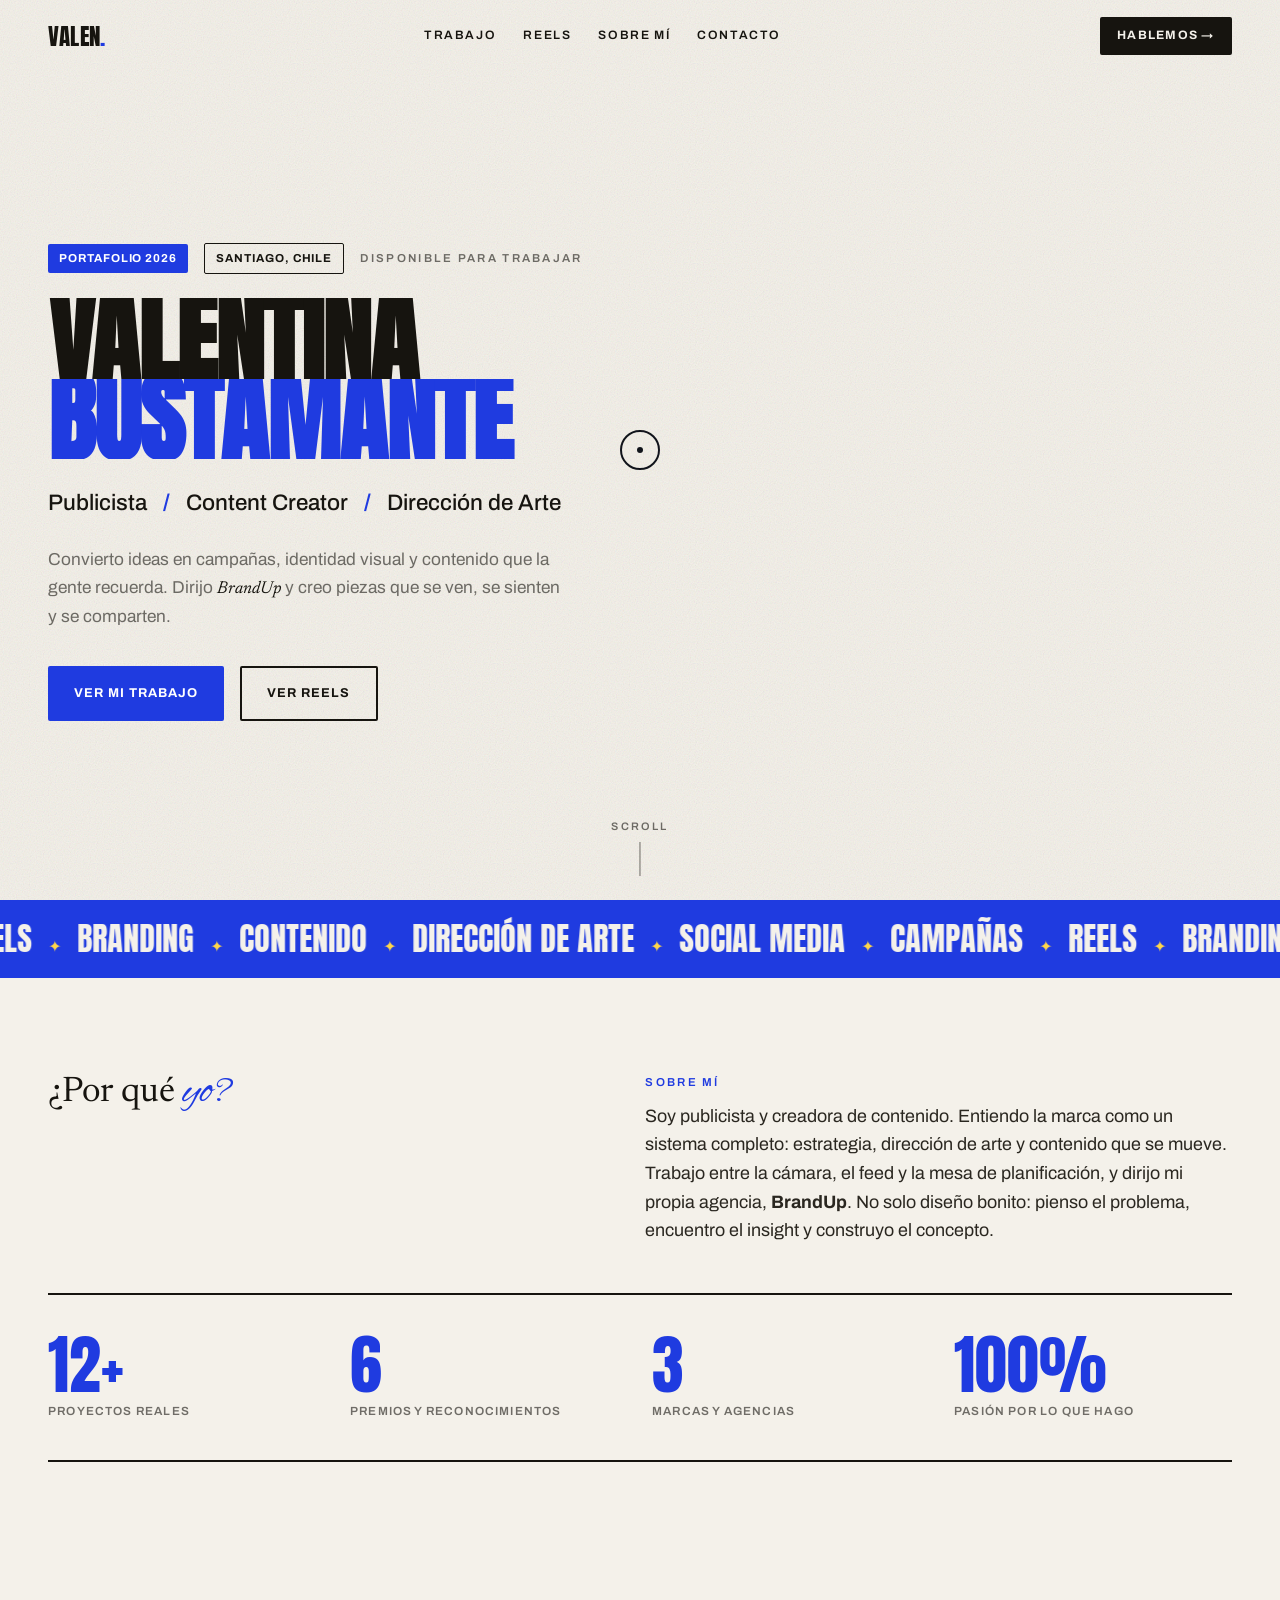
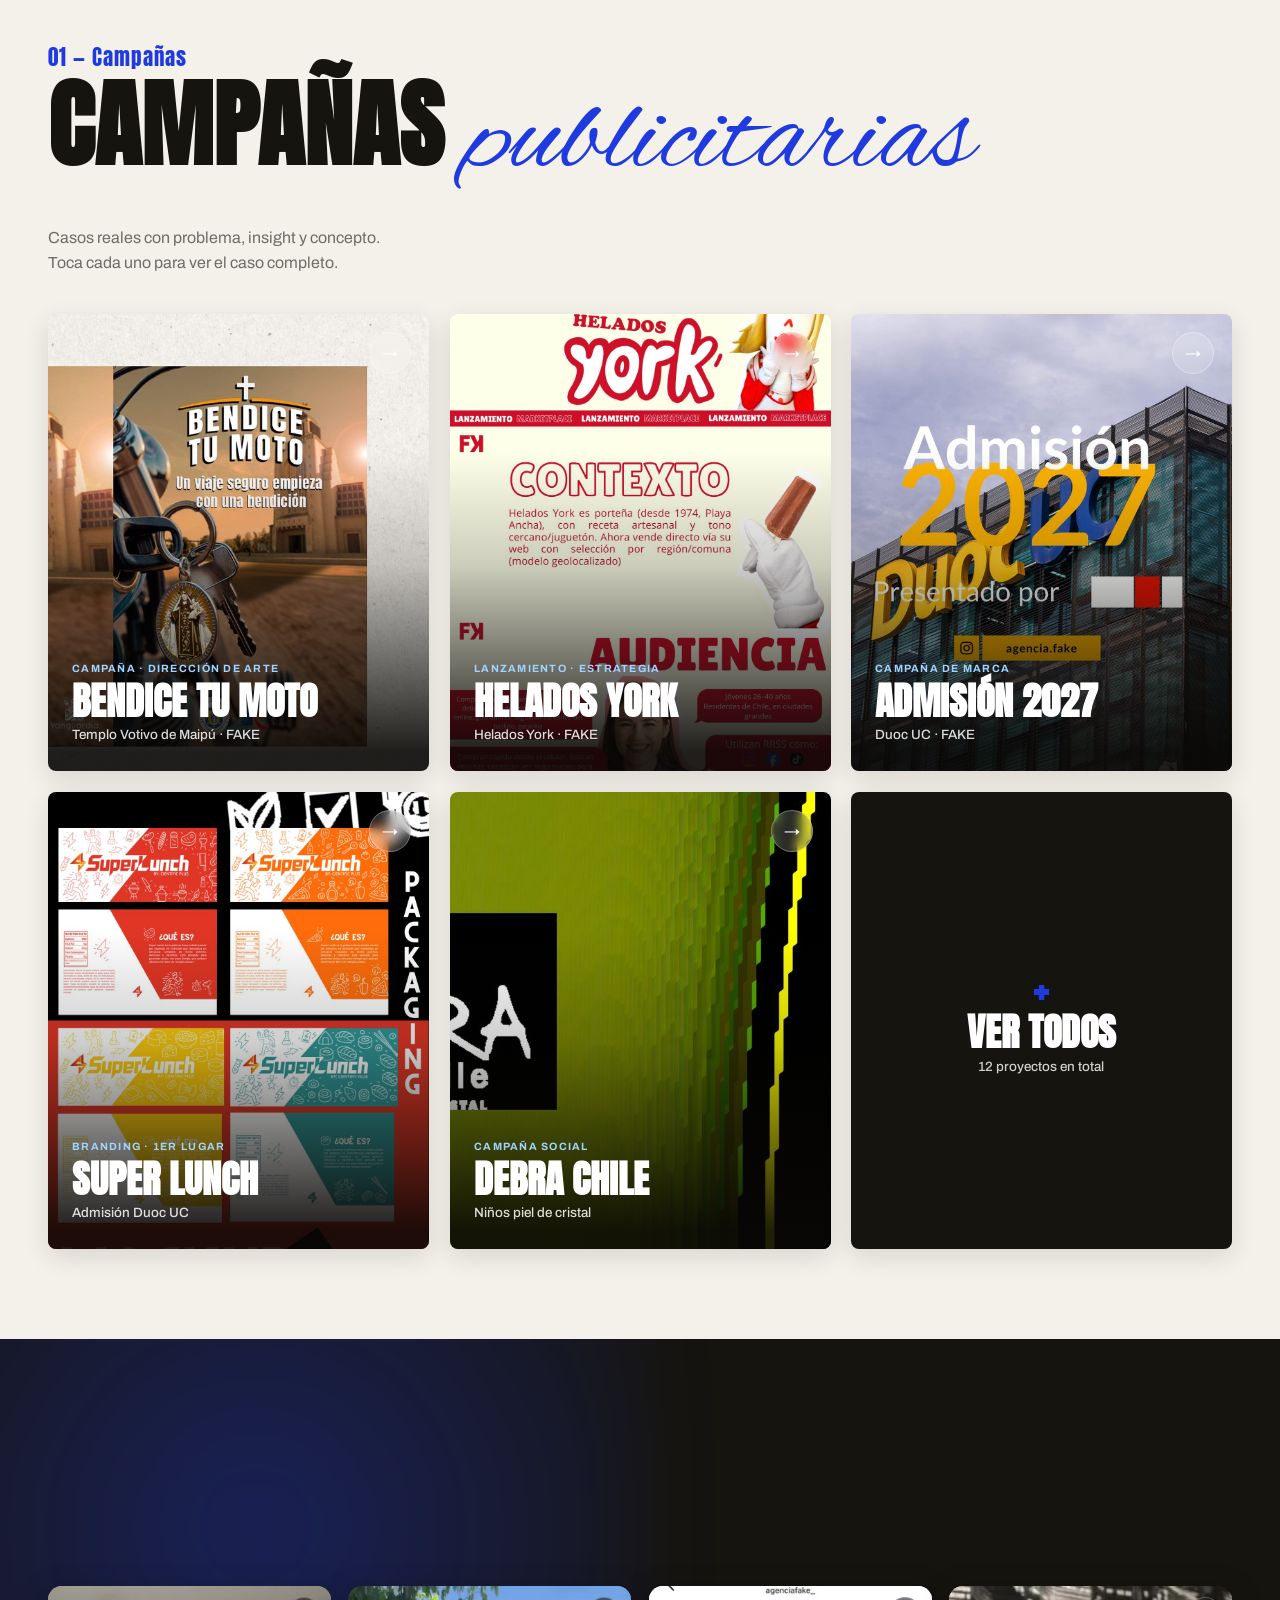
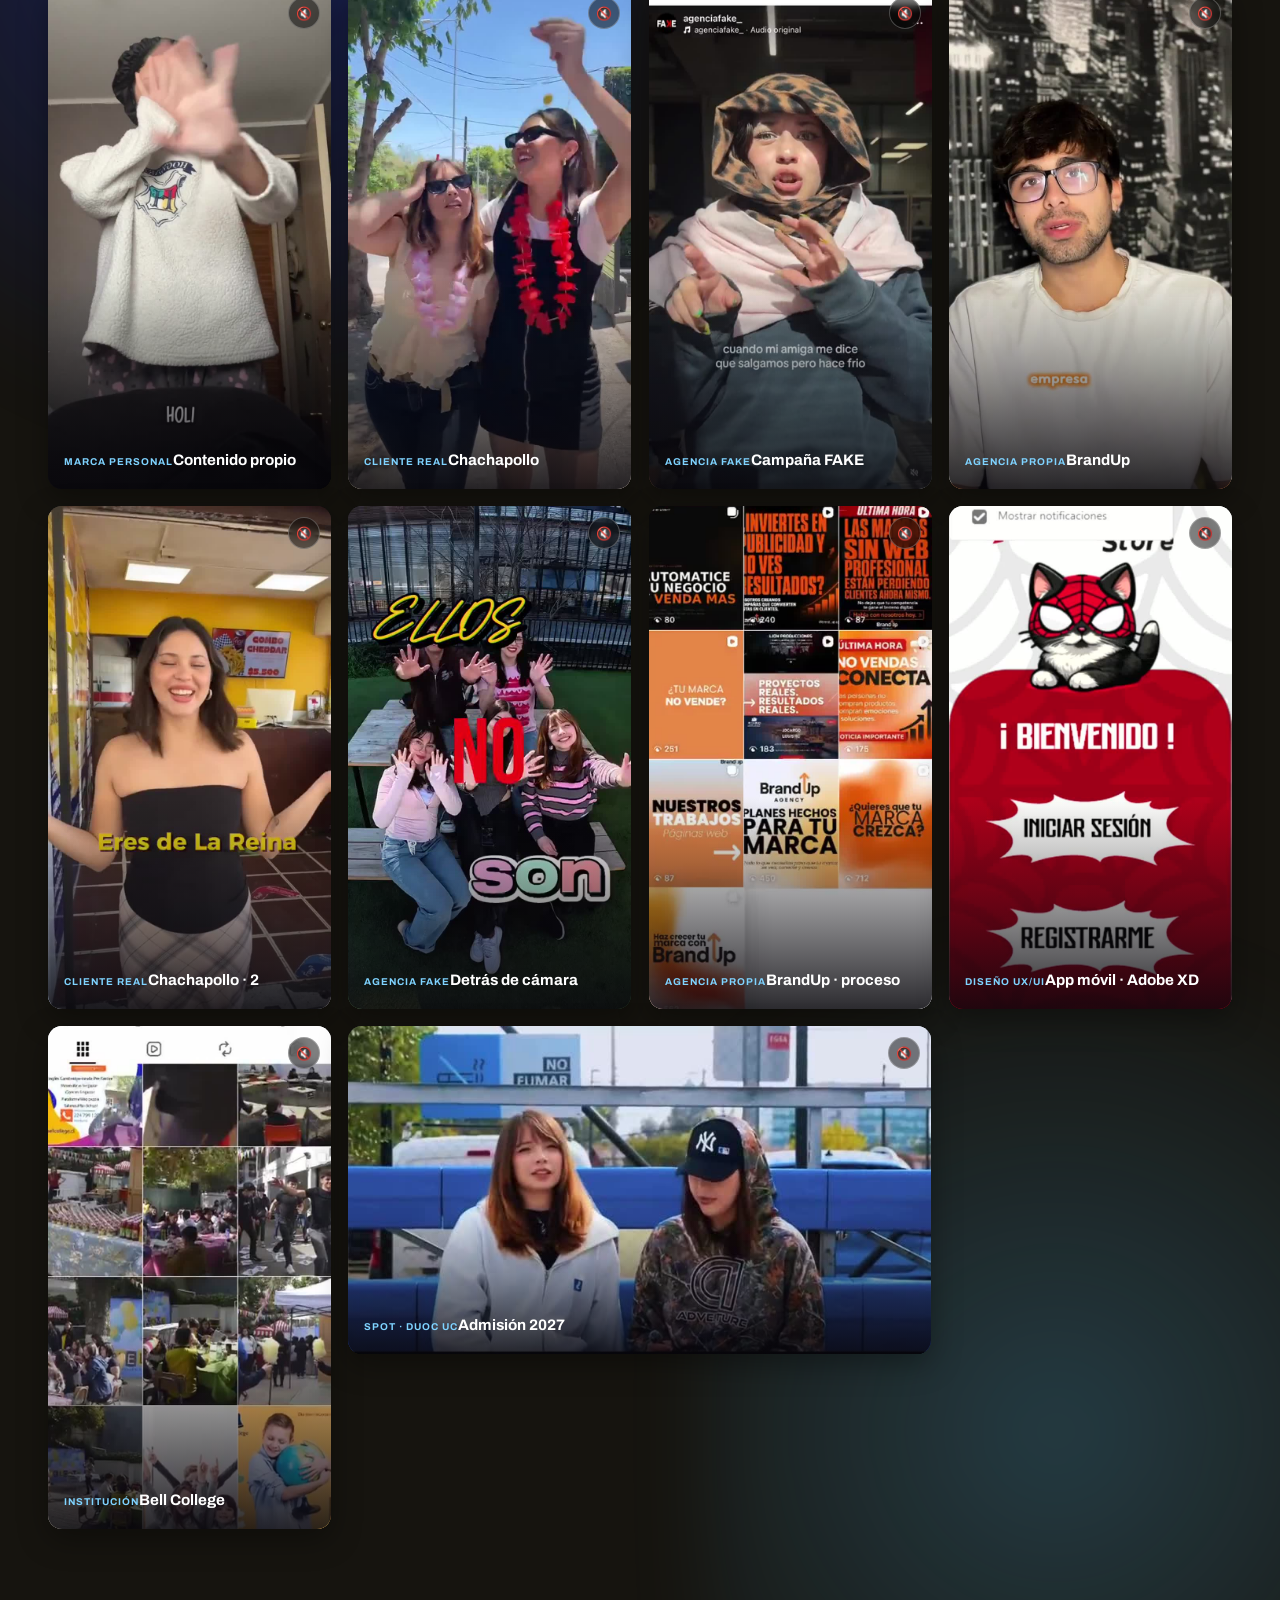
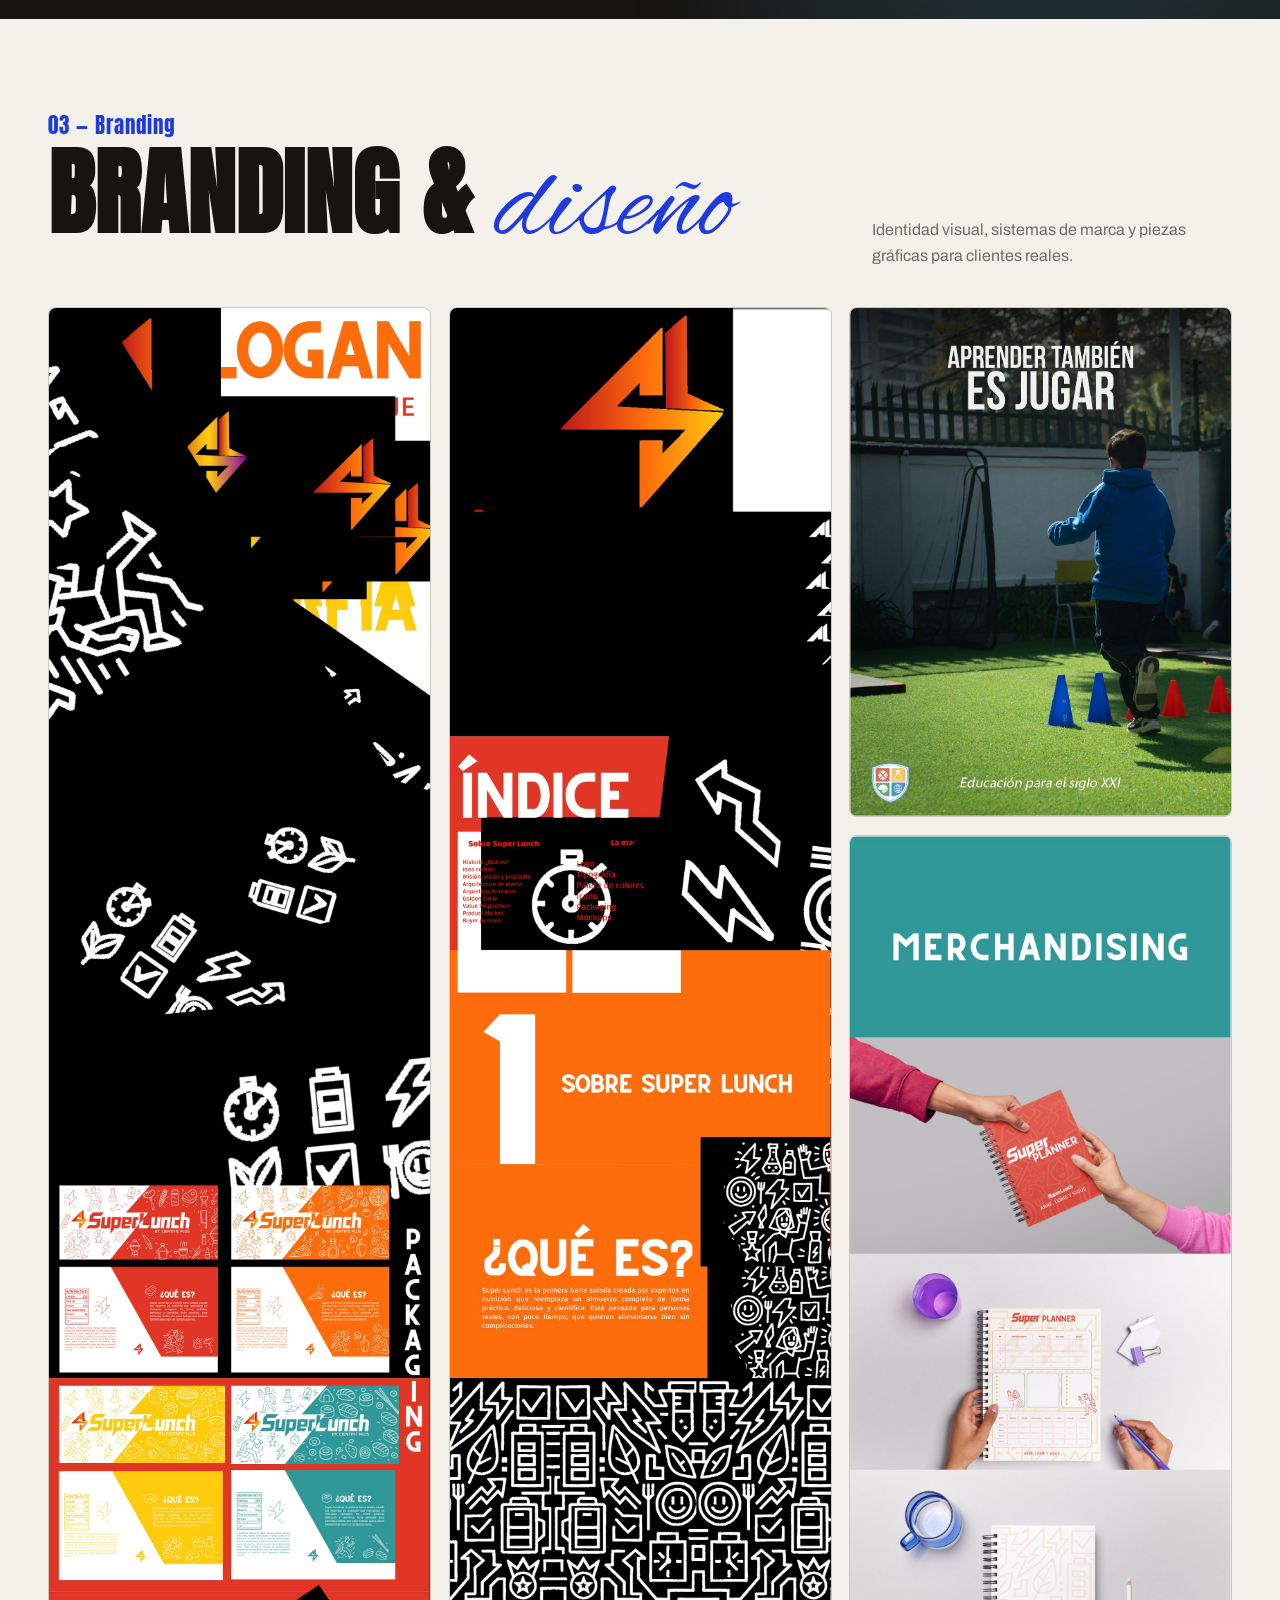
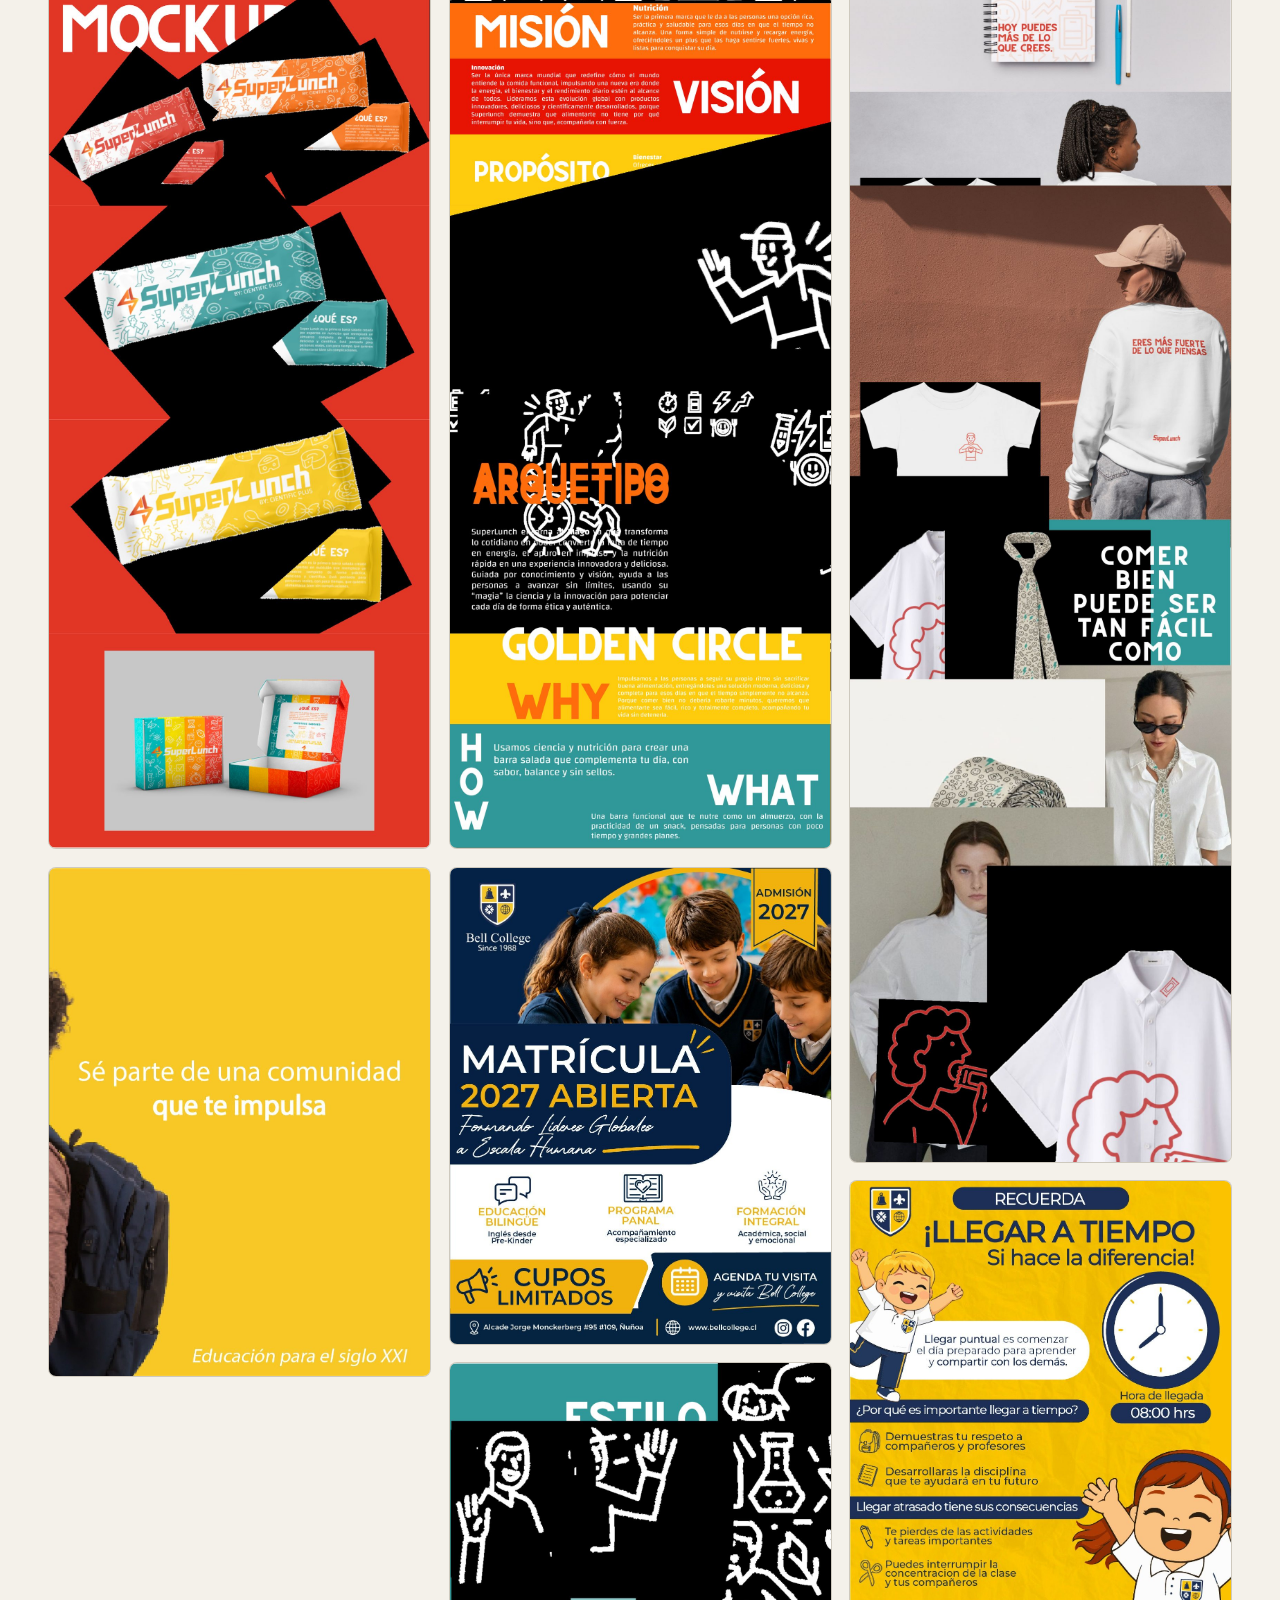
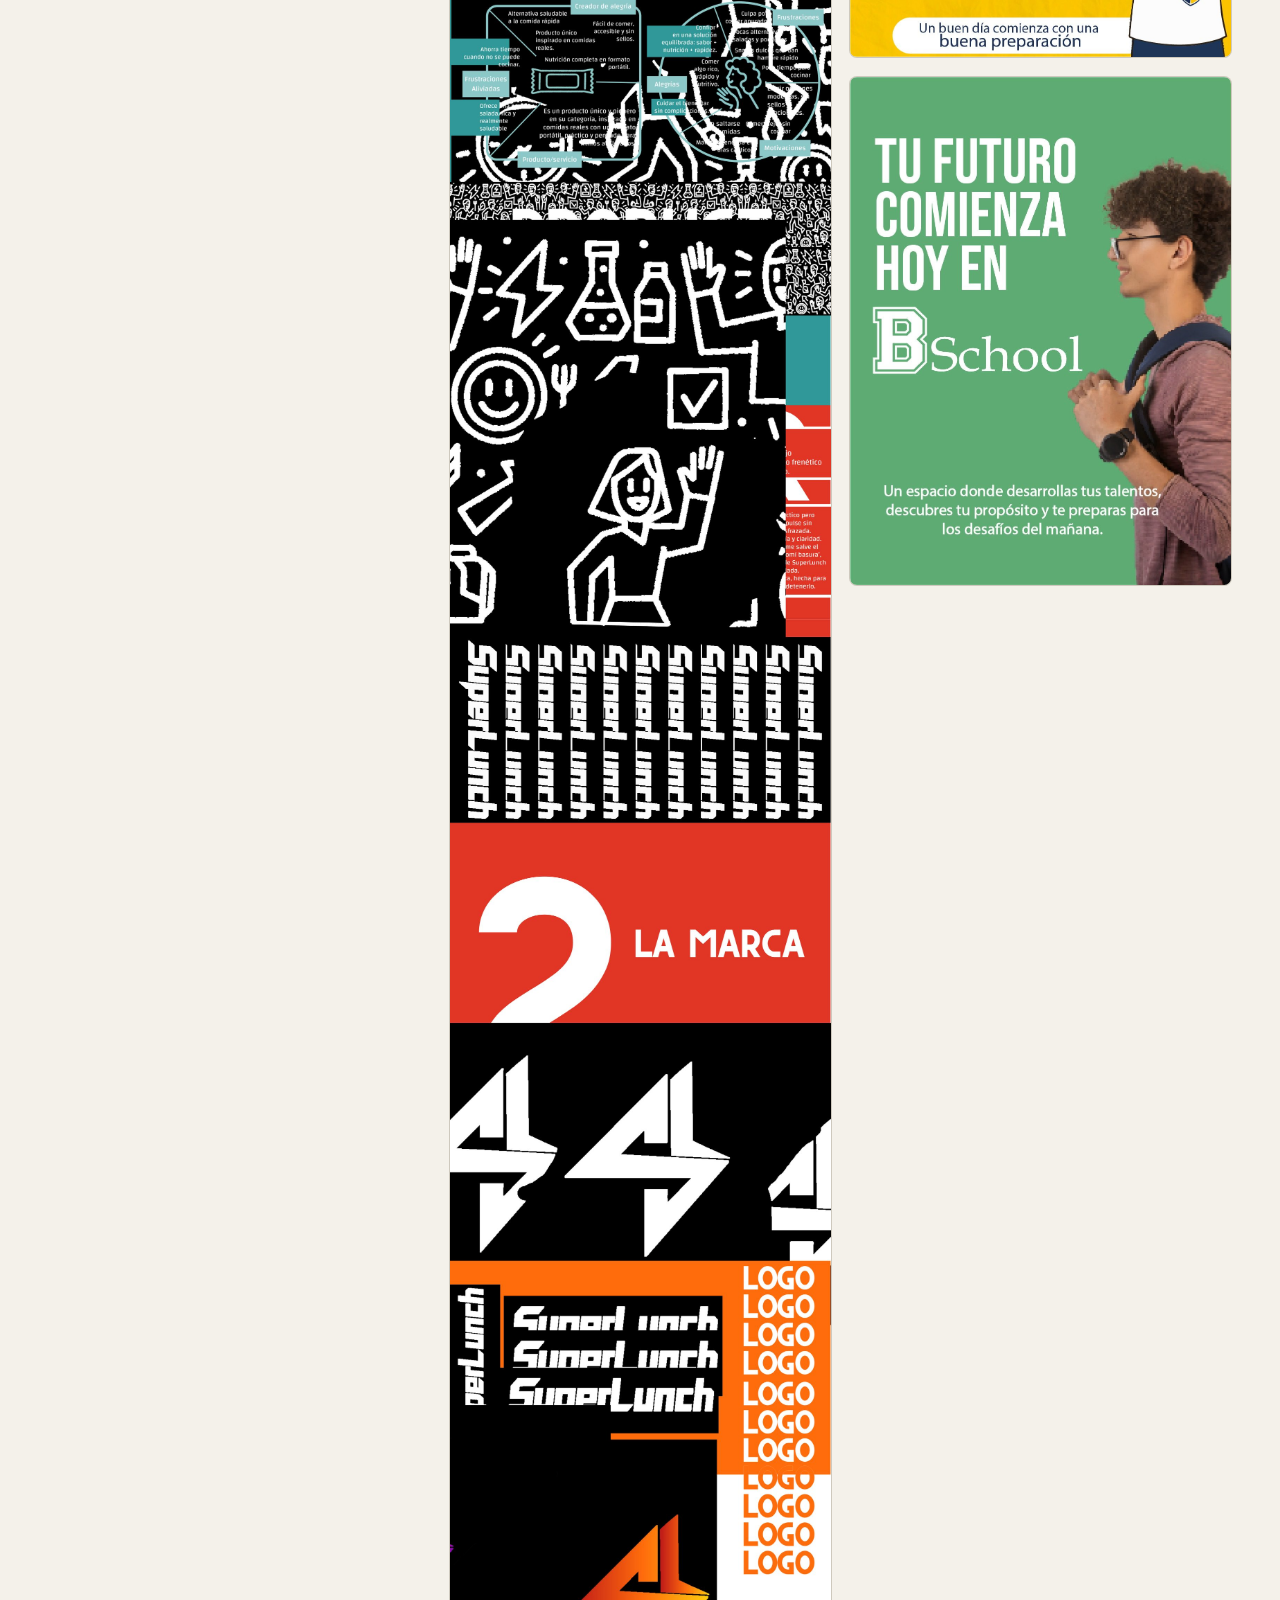
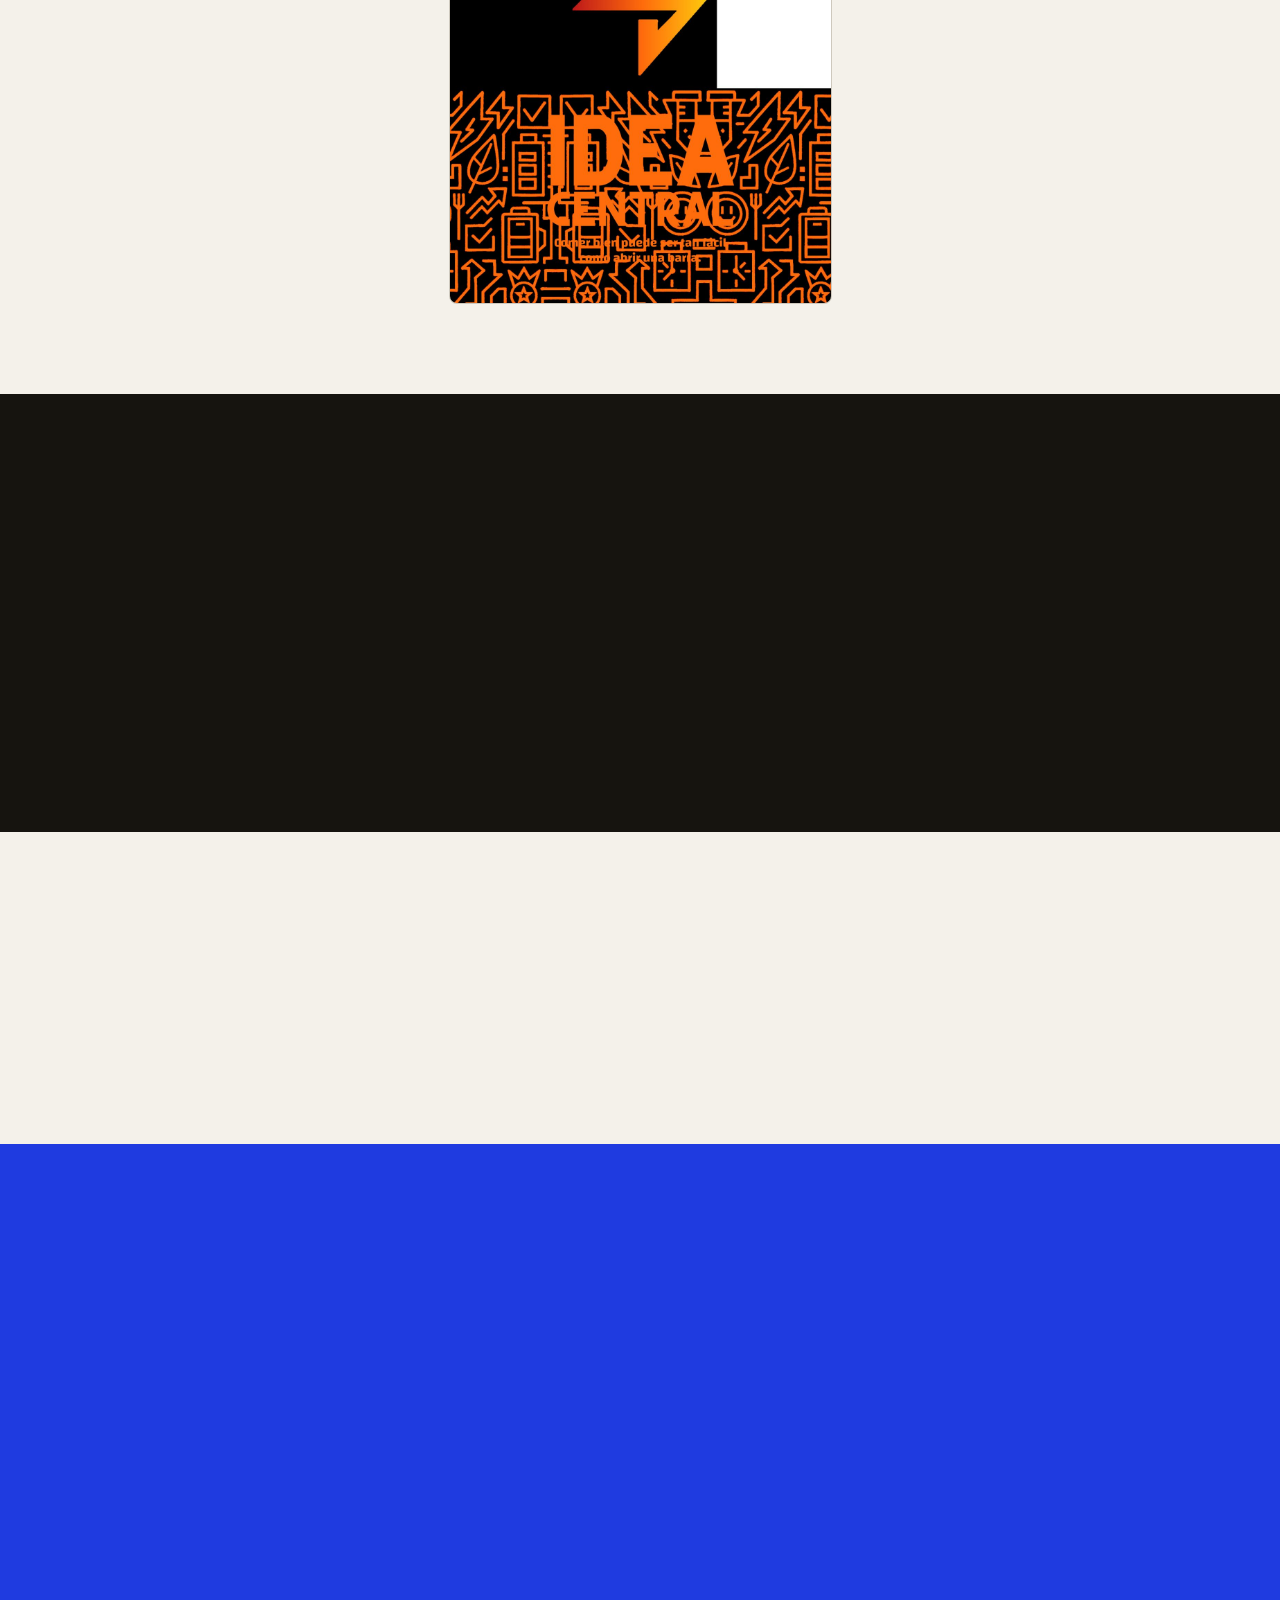
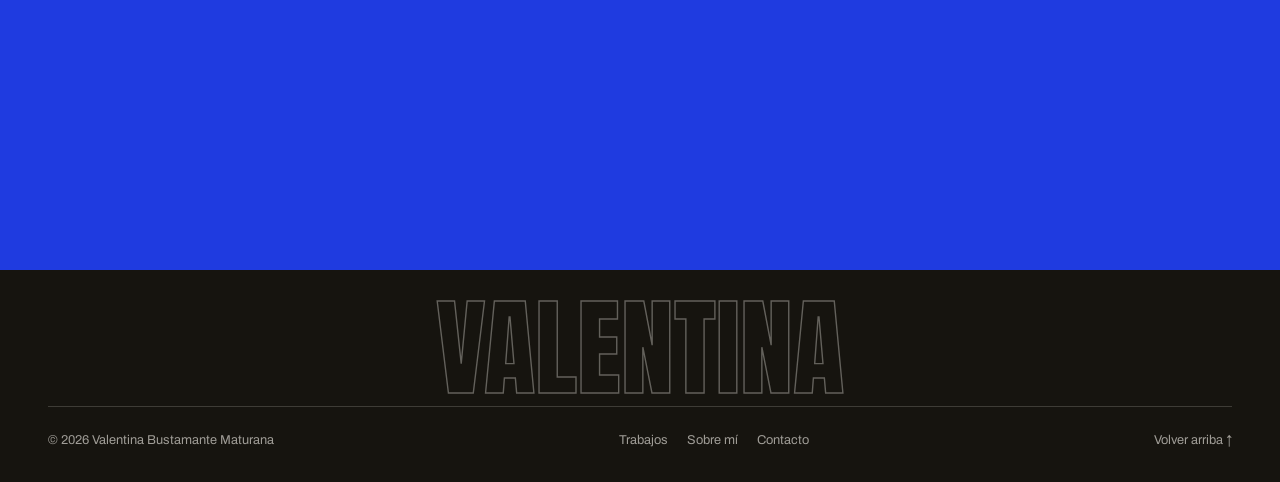
==== commit 3ed2cafc: "feat: portada showreel single-page estilo referencia - Home reconstruida como showreel de una sola p" ====
--- a/index.html
+++ b/index.html
@@ -4,11 +4,12 @@
 <meta charset="UTF-8" />
 <meta name="viewport" content="width=device-width, initial-scale=1.0" />
 <title>Valentina Bustamante · Publicista · Content Creator · Dirección de Arte</title>
-<meta name="description" content="Portafolio de Valentina Bustamante Maturana. Publicista, Content Creator y Directora de la agencia BrandUp en Santiago, Chile. Campañas, branding y contenido." />
+<meta name="description" content="Portafolio de Valentina Bustamante Maturana. Publicista, Content Creator y Directora de BrandUp en Santiago, Chile. Campañas, reels, branding y contenido." />
 <link rel="preconnect" href="https://fonts.googleapis.com">
 <link rel="preconnect" href="https://fonts.gstatic.com" crossorigin>
 <link href="https://fonts.googleapis.com/css2?family=Anton&family=Archivo:wght@400;500;600;700;800&family=Newsreader:ital,opsz,wght@0,6..72,400;0,6..72,500;1,6..72,400;1,6..72,500&display=swap" rel="stylesheet">
-<link rel="stylesheet" href="styles.css?v=20260607a" />
+<link rel="stylesheet" href="styles.css?v=20260607b" />
+<link rel="stylesheet" href="css/showreel.css?v=20260607b" />
 </head>
 <body id="top">
 <div class="cursor" data-cursor></div><div class="cursor-dot" data-cursor-dot></div>
@@ -17,16 +18,16 @@
 <header class="nav">
   <a class="nav__logo" href="index.html">VALEN<span>.</span></a>
   <nav class="nav__links">
-    <a href="index.html" class="active">Inicio</a>
-    <a href="trabajos.html">Trabajos</a>
+    <a href="#campanas">Trabajo</a>
+    <a href="#reels">Reels</a>
     <a href="sobre-mi.html">Sobre mí</a>
-    <a href="contacto.html">Contacto</a>
+    <a href="#contacto">Contacto</a>
   </nav>
-  <a class="nav__cta" href="contacto.html" data-magnetic>Hablemos →</a>
+  <a class="nav__cta" href="https://wa.me/56995630607" target="_blank" rel="noopener" data-magnetic>Hablemos →</a>
   <button class="nav__burger" data-burger aria-expanded="false" aria-label="Menú"><span></span><span></span><span></span></button>
 </header>
 <div class="mobilemenu" data-mobilemenu>
-  <a href="index.html">Inicio</a><a href="trabajos.html">Trabajos</a><a href="sobre-mi.html">Sobre <span>mí</span></a><a href="contacto.html">Contacto</a>
+  <a href="#campanas">Trabajo</a><a href="#reels">Reels</a><a href="trabajos.html">Todos</a><a href="sobre-mi.html">Sobre <span>mí</span></a><a href="#contacto">Contacto</a>
 </div>
 
 <main>
@@ -34,7 +35,7 @@
 <section class="hero wrap">
   <div class="hero__top">
     <span class="tag">Portafolio 2026</span>
-    <span class="tag--out tag">Santiago, Chile</span>
+    <span class="tag tag--out">Santiago, Chile</span>
     <span class="label" style="color:var(--ink-soft)">Disponible para trabajar</span>
   </div>
   <h1 class="hero__title" data-fit>
@@ -46,65 +47,234 @@
     <span>Content Creator</span><span class="sep">/</span>
     <span>Dirección de Arte</span>
   </div>
-  <p class="hero__lead">Convierto ideas en campañas, identidad visual y contenido que la gente recuerda. Dirijo <span class="serif">BrandUp</span> y busco un equipo donde aportar mi mirada creativa.</p>
+  <p class="hero__lead">Convierto ideas en campañas, identidad visual y contenido que la gente recuerda. Dirijo <span class="serif">BrandUp</span> y creo piezas que se ven, se sienten y se comparten.</p>
   <div class="hero__actions">
-    <a href="trabajos.html" class="btn btn--solid" data-magnetic>Ver trabajos</a>
-    <a href="sobre-mi.html" class="btn btn--ghost" data-magnetic>Sobre mí</a>
-  </div>
-  <div class="hero__scroll">Scroll<i></i></div>
+    <a href="#campanas" class="btn btn--solid" data-magnetic>Ver mi trabajo</a>
+    <a href="#reels" class="btn btn--ghost" data-magnetic>Ver reels</a>
+  </div>
+  <a class="hero__scroll" href="#porque">Scroll<i></i></a>
 </section>
 
 <!-- MARQUEE -->
 <section class="strip strip--blue">
   <div class="strip__track" data-marquee="-1">
-    <span>CAMPAÑAS</span><i>✦</i><span>BRANDING</span><i>✦</i><span>CONTENIDO</span><i>✦</i><span>DIRECCIÓN DE ARTE</span><i>✦</i><span>SOCIAL MEDIA</span><i>✦</i><span>CAMPAÑAS</span><i>✦</i><span>BRANDING</span><i>✦</i><span>CONTENIDO</span><i>✦</i><span>DIRECCIÓN DE ARTE</span><i>✦</i><span>SOCIAL MEDIA</span><i>✦</i>
-  </div>
-</section>
-
-<!-- STATS -->
-<section class="pad wrap">
+    <span>CAMPAÑAS</span><i>✦</i><span>REELS</span><i>✦</i><span>BRANDING</span><i>✦</i><span>CONTENIDO</span><i>✦</i><span>DIRECCIÓN DE ARTE</span><i>✦</i><span>SOCIAL MEDIA</span><i>✦</i><span>CAMPAÑAS</span><i>✦</i><span>REELS</span><i>✦</i><span>BRANDING</span><i>✦</i><span>CONTENIDO</span><i>✦</i><span>DIRECCIÓN DE ARTE</span><i>✦</i><span>SOCIAL MEDIA</span><i>✦</i>
+  </div>
+</section>
+
+<!-- POR QUE YO + STATS -->
+<section class="pad wrap" id="porque">
+  <div class="cs-introwrap reveal" style="margin-bottom:3rem">
+    <div class="cs-intro">¿Por qué <span class="script" style="color:var(--blue);font-size:1.3em">yo?</span></div>
+    <div><span class="label" style="color:var(--blue)">Sobre mí</span>
+      <p style="font-size:1.12rem;color:var(--ink-2);margin-top:.5rem">Soy publicista y creadora de contenido. Entiendo la marca como un sistema completo: estrategia, dirección de arte y contenido que se mueve. Trabajo entre la cámara, el feed y la mesa de planificación, y dirijo mi propia agencia, <strong>BrandUp</strong>. No solo diseño bonito: pienso el problema, encuentro el insight y construyo el concepto.</p>
+    </div>
+  </div>
   <div class="stats reveal">
-    <div class="stat"><div class="stat__n"><span data-count="10" data-suf="+">0</span></div><div class="stat__l">Proyectos reales</div></div>
+    <div class="stat"><div class="stat__n"><span data-count="12" data-suf="+">0</span></div><div class="stat__l">Proyectos reales</div></div>
     <div class="stat"><div class="stat__n"><span data-count="6">0</span></div><div class="stat__l">Premios y reconocimientos</div></div>
     <div class="stat"><div class="stat__n"><span data-count="3">0</span></div><div class="stat__l">Marcas y agencias</div></div>
-    <div class="stat"><div class="stat__n"><span data-count="21">0</span></div><div class="stat__l">Años, mucha energía</div></div>
-  </div>
-</section>
-
-<!-- FEATURED -->
-<section class="pad wrap">
-  <div class="shead">
-    <div>
-      <span class="kicker reveal">Trabajo destacado</span>
-      <h2 class="shead__title reveal">Casos de <span class="blue">estudio</span></h2>
-    </div>
-    <p class="reveal reveal-d1">Campañas con problema, insight y concepto detrás. No solo estética: estrategia que se ve.</p>
-  </div>
-  <div class="feat" data-feat></div>
-  <div style="margin-top:clamp(2.5rem,6vh,4rem)" class="reveal">
-    <a href="trabajos.html" class="btn btn--ink" data-magnetic>Ver todos los trabajos →</a>
-  </div>
-</section>
-
-<!-- TOOLS -->
-<section class="tools pad">
+    <div class="stat"><div class="stat__n"><span data-count="100" data-suf="%">0</span></div><div class="stat__l">Pasión por lo que hago</div></div>
+  </div>
+</section>
+
+<!-- CAMPAÑAS -->
+<section class="pad wrap" id="campanas">
+  <div class="cat reveal">
+    <div class="cat__row">
+      <div><span class="cat__n">01 — Campañas</span>
+        <h2 class="cat__title">Campañas <span class="script">publicitarias</span></h2></div>
+      <p class="cat__desc">Casos reales con problema, insight y concepto. Toca cada uno para ver el caso completo.</p>
+    </div>
+  </div>
+  <div class="campgrid">
+    <a class="campcard reveal" href="proyecto.html?p=bendice-tu-moto">
+      <img src="assets/work/bendice-tu-moto/pieza-libro.jpg" alt="Bendice tu moto" loading="lazy">
+      <span class="campcard__grad"></span><span class="campcard__go">→</span>
+      <div class="campcard__body"><span class="campcard__cat">Campaña · Dirección de arte</span><h3 class="campcard__title">Bendice tu moto</h3><span class="campcard__client">Templo Votivo de Maipú · FAKE</span></div>
+    </a>
+    <a class="campcard reveal reveal-d1" href="proyecto.html?p=helados-york">
+      <img src="assets/work/helados-york/board-1.jpg" alt="Helados York" loading="lazy">
+      <span class="campcard__grad"></span><span class="campcard__go">→</span>
+      <div class="campcard__body"><span class="campcard__cat">Lanzamiento · Estrategia</span><h3 class="campcard__title">Helados York</h3><span class="campcard__client">Helados York · FAKE</span></div>
+    </a>
+    <a class="campcard reveal reveal-d2" href="proyecto.html?p=admision-duoc">
+      <img src="assets/work/admision-duoc/slide-01.jpg" alt="Admisión Duoc 2027" loading="lazy">
+      <span class="campcard__grad"></span><span class="campcard__go">→</span>
+      <div class="campcard__body"><span class="campcard__cat">Campaña de marca</span><h3 class="campcard__title">Admisión 2027</h3><span class="campcard__client">Duoc UC · FAKE</span></div>
+    </a>
+    <a class="campcard reveal" href="proyecto.html?p=super-lunch">
+      <img src="assets/work/superlunch/board-3-identidad.jpg" alt="Super Lunch" loading="lazy">
+      <span class="campcard__grad"></span><span class="campcard__go">→</span>
+      <div class="campcard__body"><span class="campcard__cat">Branding · 1er lugar</span><h3 class="campcard__title">Super Lunch</h3><span class="campcard__client">Admisión Duoc UC</span></div>
+    </a>
+    <a class="campcard reveal reveal-d1" href="proyecto.html?p=debra-chile">
+      <img src="assets/work/debra-chile/slide-01.jpg" alt="DEBRA Chile" loading="lazy">
+      <span class="campcard__grad"></span><span class="campcard__go">→</span>
+      <div class="campcard__body"><span class="campcard__cat">Campaña social</span><h3 class="campcard__title">DEBRA Chile</h3><span class="campcard__client">Niños piel de cristal</span></div>
+    </a>
+    <a class="campcard reveal reveal-d2" href="trabajos.html" style="display:grid;place-items:center;background:var(--ink)">
+      <div style="text-align:center;color:#fff;padding:2rem">
+        <div style="font-family:'Anton';font-size:3rem;line-height:1;color:var(--blue)">+</div>
+        <h3 class="campcard__title" style="position:static;color:#fff">Ver todos</h3>
+        <span class="campcard__client" style="position:static;opacity:.8">12 proyectos en total</span>
+      </div>
+    </a>
+  </div>
+</section>
+
+<!-- REELS (dark showreel) -->
+<section class="section--dark pad" id="reels">
   <div class="wrap">
-    <div class="shead">
-      <div><span class="kicker reveal">Herramientas</span>
-      <h2 class="shead__title reveal">Con qué <span style="color:var(--yellow)">trabajo</span></h2></div>
-      <p class="reveal reveal-d1" style="color:rgba(244,241,234,.6)">El stack creativo con el que llevo una idea desde el concepto hasta la pieza final.</p>
+    <div class="cat reveal">
+      <div class="cat__row">
+        <div><span class="cat__n" style="color:#7fd3ff">02 — Contenido</span>
+          <h2 class="cat__title">Reels &amp; <span class="neon">contenido</span></h2></div>
+        <p class="cat__desc">Ideo, grabo y edito. Contenido para marcas reales y para mis propios canales. Toca un reel para reproducirlo con sonido.</p>
+      </div>
+    </div>
+    <div class="reelgrid">
+      <div class="reel reveal" data-reel>
+        <img class="reel__poster" src="assets/work/content-creator/video-poster.jpg" alt="">
+        <video src="assets/work/content-creator/video.mp4" poster="assets/work/content-creator/video-poster.jpg" muted loop playsinline preload="none"></video>
+        <span class="reel__grad"></span><span class="reel__live"><i></i>En vivo</span>
+        <button class="reel__sound" data-sound aria-label="Activar sonido">🔇</button>
+        <div class="reel__meta"><span class="reel__cat">Marca personal</span><span class="reel__title">Contenido propio</span></div>
+      </div>
+      <div class="reel reveal reveal-d1" data-reel>
+        <img class="reel__poster" src="assets/work/chachapollo/video-1-poster.jpg" alt="">
+        <video src="assets/work/chachapollo/video-1.mp4" poster="assets/work/chachapollo/video-1-poster.jpg" muted loop playsinline preload="none"></video>
+        <span class="reel__grad"></span><span class="reel__live"><i></i>En vivo</span>
+        <button class="reel__sound" data-sound aria-label="Activar sonido">🔇</button>
+        <div class="reel__meta"><span class="reel__cat">Cliente real</span><span class="reel__title">Chachapollo</span></div>
+      </div>
+      <div class="reel reveal reveal-d2" data-reel>
+        <img class="reel__poster" src="assets/work/fake/video-1-poster.jpg" alt="">
+        <video src="assets/work/fake/video-1.mp4" poster="assets/work/fake/video-1-poster.jpg" muted loop playsinline preload="none"></video>
+        <span class="reel__grad"></span><span class="reel__live"><i></i>En vivo</span>
+        <button class="reel__sound" data-sound aria-label="Activar sonido">🔇</button>
+        <div class="reel__meta"><span class="reel__cat">Agencia FAKE</span><span class="reel__title">Campaña FAKE</span></div>
+      </div>
+      <div class="reel reveal reveal-d3" data-reel>
+        <img class="reel__poster" src="assets/work/brandup/video-2-poster.jpg" alt="">
+        <video src="assets/work/brandup/video-2.mp4" poster="assets/work/brandup/video-2-poster.jpg" muted loop playsinline preload="none"></video>
+        <span class="reel__grad"></span><span class="reel__live"><i></i>En vivo</span>
+        <button class="reel__sound" data-sound aria-label="Activar sonido">🔇</button>
+        <div class="reel__meta"><span class="reel__cat">Agencia propia</span><span class="reel__title">BrandUp</span></div>
+      </div>
+      <div class="reel reveal" data-reel>
+        <img class="reel__poster" src="assets/work/chachapollo/video-2-poster.jpg" alt="">
+        <video src="assets/work/chachapollo/video-2.mp4" poster="assets/work/chachapollo/video-2-poster.jpg" muted loop playsinline preload="none"></video>
+        <span class="reel__grad"></span><span class="reel__live"><i></i>En vivo</span>
+        <button class="reel__sound" data-sound aria-label="Activar sonido">🔇</button>
+        <div class="reel__meta"><span class="reel__cat">Cliente real</span><span class="reel__title">Chachapollo · 2</span></div>
+      </div>
+      <div class="reel reveal reveal-d1" data-reel>
+        <img class="reel__poster" src="assets/work/fake/video-2-poster.jpg" alt="">
+        <video src="assets/work/fake/video-2.mp4" poster="assets/work/fake/video-2-poster.jpg" muted loop playsinline preload="none"></video>
+        <span class="reel__grad"></span><span class="reel__live"><i></i>En vivo</span>
+        <button class="reel__sound" data-sound aria-label="Activar sonido">🔇</button>
+        <div class="reel__meta"><span class="reel__cat">Agencia FAKE</span><span class="reel__title">Detrás de cámara</span></div>
+      </div>
+      <div class="reel reveal reveal-d2" data-reel>
+        <img class="reel__poster" src="assets/work/brandup/video-1-poster.jpg" alt="">
+        <video src="assets/work/brandup/video-1.mp4" poster="assets/work/brandup/video-1-poster.jpg" muted loop playsinline preload="none"></video>
+        <span class="reel__grad"></span><span class="reel__live"><i></i>En vivo</span>
+        <button class="reel__sound" data-sound aria-label="Activar sonido">🔇</button>
+        <div class="reel__meta"><span class="reel__cat">Agencia propia</span><span class="reel__title">BrandUp · proceso</span></div>
+      </div>
+      <div class="reel reveal reveal-d3" data-reel>
+        <img class="reel__poster" src="assets/work/app-movil/video-poster.jpg" alt="">
+        <video src="assets/work/app-movil/video.mp4" poster="assets/work/app-movil/video-poster.jpg" muted loop playsinline preload="none"></video>
+        <span class="reel__grad"></span><span class="reel__live"><i></i>En vivo</span>
+        <button class="reel__sound" data-sound aria-label="Activar sonido">🔇</button>
+        <div class="reel__meta"><span class="reel__cat">Diseño UX/UI</span><span class="reel__title">App móvil · Adobe XD</span></div>
+      </div>
+      <div class="reel reveal" data-reel>
+        <img class="reel__poster" src="assets/work/bell-college/video-poster.jpg" alt="">
+        <video src="assets/work/bell-college/video.mp4" poster="assets/work/bell-college/video-poster.jpg" muted loop playsinline preload="none"></video>
+        <span class="reel__grad"></span><span class="reel__live"><i></i>En vivo</span>
+        <button class="reel__sound" data-sound aria-label="Activar sonido">🔇</button>
+        <div class="reel__meta"><span class="reel__cat">Institución</span><span class="reel__title">Bell College</span></div>
+      </div>
+      <div class="reel reel--wide reveal reveal-d1" data-reel>
+        <img class="reel__poster" src="assets/work/admision-duoc/video-poster.jpg" alt="">
+        <video src="assets/work/admision-duoc/video.mp4" poster="assets/work/admision-duoc/video-poster.jpg" muted loop playsinline preload="none"></video>
+        <span class="reel__grad"></span><span class="reel__live"><i></i>En vivo</span>
+        <button class="reel__sound" data-sound aria-label="Activar sonido">🔇</button>
+        <div class="reel__meta"><span class="reel__cat">Spot · Duoc UC</span><span class="reel__title">Admisión 2027</span></div>
+      </div>
+    </div>
+  </div>
+</section>
+
+<!-- BRANDING & DISEÑO -->
+<section class="pad wrap" id="branding">
+  <div class="cat reveal">
+    <div class="cat__row">
+      <div><span class="cat__n">03 — Branding</span>
+        <h2 class="cat__title">Branding &amp; <span class="script">diseño</span></h2></div>
+      <p class="cat__desc">Identidad visual, sistemas de marca y piezas gráficas para clientes reales.</p>
+    </div>
+  </div>
+  <div class="masonry">
+    <div class="mitem reveal"><img src="assets/work/superlunch/board-3-identidad.jpg" alt="Super Lunch · identidad visual" loading="lazy"><span class="mitem__cap">Super Lunch · Identidad visual</span></div>
+    <div class="mitem reveal"><img src="assets/work/bschool/bschool-1.jpg" alt="BSchool" loading="lazy"><span class="mitem__cap">BSchool · Pieza gráfica</span></div>
+    <div class="mitem reveal"><img src="assets/work/superlunch/board-1-sobre.jpg" alt="Super Lunch · sobre la marca" loading="lazy"><span class="mitem__cap">Super Lunch · Sobre la marca</span></div>
+    <div class="mitem reveal"><img src="assets/work/bell-college/bell.jpg" alt="Bell College" loading="lazy"><span class="mitem__cap">Bell College · Campaña</span></div>
+    <div class="mitem reveal"><img src="assets/work/superlunch/board-2-perfil.jpg" alt="Super Lunch · perfil cliente" loading="lazy"><span class="mitem__cap">Super Lunch · Perfil de cliente</span></div>
+    <div class="mitem reveal"><img src="assets/work/bschool/bschool-2.jpg" alt="BSchool" loading="lazy"><span class="mitem__cap">BSchool · Comunicación</span></div>
+    <div class="mitem reveal"><img src="assets/work/superlunch/board-4-extra.jpg" alt="Super Lunch · aplicaciones" loading="lazy"><span class="mitem__cap">Super Lunch · Aplicaciones</span></div>
+    <div class="mitem reveal"><img src="assets/work/bell-college/bell-2.jpg" alt="Bell College" loading="lazy"><span class="mitem__cap">Bell College · Pieza</span></div>
+    <div class="mitem reveal"><img src="assets/work/bschool/bschool-3.jpg" alt="BSchool" loading="lazy"><span class="mitem__cap">BSchool · Diseño</span></div>
+  </div>
+</section>
+
+<!-- SOFTWARE -->
+<section class="tools pad" id="software">
+  <div class="wrap">
+    <div class="cat reveal">
+      <div class="cat__row">
+        <div><span class="cat__n" style="color:var(--yellow)">04 — Stack</span>
+          <h2 class="cat__title" style="color:var(--paper)">Software que <span style="color:var(--yellow)">uso</span></h2></div>
+        <p class="cat__desc">De la idea a la pieza final.</p>
+      </div>
     </div>
     <div class="toolsgrid" data-tools></div>
   </div>
 </section>
 
-<!-- CTA -->
-<section class="contact pad">
+<!-- CLIENTES -->
+<section class="pad wrap" id="clientes">
+  <div class="cat reveal" style="text-align:center">
+    <span class="cat__n">Marcas &amp; clientes con los que trabajé</span>
+  </div>
+  <div class="clients reveal">
+    <img src="assets/work/_logos/templo-maipu.jpg" alt="Templo Votivo de Maipú">
+    <img src="assets/work/_logos/duoc-uc.jpg" alt="Duoc UC">
+    <img src="assets/work/_logos/agencia-fake.jpg" alt="Agencia FAKE">
+    <img src="assets/work/_logos/brandup.jpg" alt="BrandUp">
+    <img src="assets/work/_logos/superlucnh.jpg" alt="Super Lunch">
+    <img src="assets/work/_logos/chachapollo.jpg" alt="Chachapollo">
+    <img src="assets/work/_logos/bell-collge.jpg" alt="Bell College">
+    <img src="assets/work/_logos/bschool.jpg" alt="BSchool">
+  </div>
+</section>
+
+<!-- CONTACTO -->
+<section class="contact pad" id="contacto">
   <div class="wrap">
     <span class="kicker reveal">¿Trabajamos juntos?</span>
     <h2 class="contact__title reveal">Sumemos <span class="serif">talento</span><br>a tu equipo</h2>
     <a href="https://wa.me/56995630607" target="_blank" rel="noopener" class="contact__mail reveal reveal-d1" data-magnetic>+56 9 9563 0607</a>
-    <div class="reveal reveal-d2"><a href="contacto.html" class="btn" style="background:#fff;color:var(--blue)" data-magnetic>Ir a contacto →</a></div>
+    <div class="socials reveal reveal-d2">
+      <a class="sbtn" href="https://www.instagram.com/vaalengg/" target="_blank" rel="noopener" data-magnetic aria-label="Instagram"><svg viewBox="0 0 24 24" fill="none" stroke="currentColor" stroke-width="2" stroke-linecap="round" stroke-linejoin="round"><rect x="2" y="2" width="20" height="20" rx="5"/><circle cx="12" cy="12" r="4"/><circle cx="17.5" cy="6.5" r="1.2" fill="currentColor" stroke="none"/></svg><span>Instagram</span></a>
+      <a class="sbtn" href="https://www.tiktok.com/@vaaleengg" target="_blank" rel="noopener" data-magnetic aria-label="TikTok"><svg viewBox="0 0 24 24" fill="currentColor"><path d="M16.5 3c.3 2.1 1.6 3.7 3.8 4.1v2.6c-1.3.1-2.6-.2-3.8-.8v5.9c0 3.4-2.3 5.7-5.4 5.7-3 0-5.1-2.2-5.1-5 0-3.1 2.5-5.1 5.6-4.7v2.7c-.4-.1-.9-.2-1.3-.2-1.2 0-2.1.9-2.1 2.1 0 1.3.9 2.2 2.2 2.2 1.4 0 2.3-1 2.3-2.6V3h3.8Z"/></svg><span>TikTok</span></a>
+      <a class="sbtn" href="https://www.linkedin.com/in/valentina-bustamante-maturana-014641293/" target="_blank" rel="noopener" data-magnetic aria-label="LinkedIn"><svg viewBox="0 0 24 24" fill="currentColor"><path d="M4.98 3.5a2 2 0 1 1 0 4 2 2 0 0 1 0-4ZM3.3 9h3.4v11H3.3V9Zm5.3 0h3.25v1.5h.05c.45-.85 1.55-1.75 3.2-1.75 3.4 0 4.05 2.25 4.05 5.2V20h-3.4v-4.85c0-1.15-.02-2.65-1.6-2.65-1.6 0-1.85 1.25-1.85 2.55V20H8.6V9Z"/></svg><span>LinkedIn</span></a>
+      <a class="sbtn" href="https://wa.me/56995630607" target="_blank" rel="noopener" data-magnetic aria-label="WhatsApp"><svg viewBox="0 0 24 24" fill="currentColor"><path d="M12 2a10 10 0 0 0-8.5 15.3L2 22l4.8-1.5A10 10 0 1 0 12 2Zm0 18.2c-1.6 0-3.1-.4-4.4-1.2l-.3-.2-2.9.9.9-2.8-.2-.3A8.2 8.2 0 1 1 12 20.2Zm4.6-6.1c-.2-.1-1.5-.7-1.7-.8-.2-.1-.4-.1-.6.1-.2.2-.6.8-.8 1-.1.2-.3.2-.5.1-.7-.3-1.4-.7-2-1.4-.5-.5-.9-1.1-1.2-1.7-.1-.2 0-.4.1-.5l.4-.5c.1-.2.2-.3.2-.5 0-.2 0-.4-.1-.5L9.5 6.9c-.2-.5-.4-.4-.6-.4h-.5c-.2 0-.5.1-.7.3-.7.7-1 1.6-1 2.6.1 1.2.6 2.3 1.3 3.2a9.3 9.3 0 0 0 4 3.2c.6.2 1.1.4 1.6.4.6 0 1.2-.1 1.6-.5.3-.2.8-.9 1-1.4.1-.5.1-.9 0-1-.1-.1-.2-.2-.4-.3Z"/></svg><span>WhatsApp</span></a>
+      <a class="sbtn" href="https://www.behance.net/valentibustama27" target="_blank" rel="noopener" data-magnetic aria-label="Behance"><svg viewBox="0 0 24 24" fill="currentColor"><path d="M9.1 6.2c.9 0 1.7.1 2.3.4.6.2 1 .6 1.3 1.1.3.5.4 1 .4 1.7 0 .7-.2 1.3-.5 1.7-.3.4-.8.8-1.4 1 .8.2 1.4.6 1.8 1.2.4.5.6 1.2.6 2 0 .6-.1 1.2-.4 1.6-.2.5-.6.8-1 1.1-.4.3-.9.5-1.5.6-.5.1-1.1.2-1.6.2H2V6.2h7.1Zm-.4 4.8c.5 0 .9-.1 1.2-.3.3-.2.4-.6.4-1.1 0-.3 0-.5-.1-.7-.1-.2-.3-.3-.4-.4-.2-.1-.4-.2-.6-.2-.2 0-.5-.1-.7-.1H4.9v2.8h3.8Zm.2 5.1c.3 0 .5 0 .8-.1.2 0 .4-.1.6-.3.2-.1.3-.3.4-.5.1-.2.2-.5.2-.8 0-.6-.2-1.1-.5-1.4-.4-.3-.9-.4-1.5-.4H4.9v3.5h4Zm7.5-3.2c.4.4.9.5 1.6.5.5 0 .9-.1 1.3-.4.3-.2.5-.5.6-.7h2c-.3 1-.8 1.7-1.5 2.2-.7.4-1.5.6-2.5.6-.7 0-1.3-.1-1.9-.3-.5-.2-1-.5-1.4-1-.4-.4-.7-.9-.9-1.5-.2-.6-.3-1.2-.3-1.9 0-.6.1-1.3.3-1.8.2-.6.5-1.1 1-1.5.4-.4.9-.8 1.4-1 .6-.2 1.2-.4 1.9-.4.7 0 1.4.1 2 .4.5.3 1 .7 1.4 1.2.3.5.6 1 .8 1.7.1.6.2 1.3.1 2h-6.5c0 .7.2 1.2.5 1.6Zm2.7-4.3c-.3-.3-.7-.5-1.3-.5-.4 0-.7.1-.9.2-.3.1-.5.3-.6.5-.2.2-.3.4-.3.6-.1.2-.1.4-.1.5h4c-.1-.6-.3-1.1-.6-1.4l-.1-.4ZM15 7.7h5v1.2h-5z"/></svg><span>Behance</span></a>
+    </div>
+    <div class="reveal reveal-d3" style="margin-top:1.6rem"><a href="sobre-mi.html" class="btn" style="background:#fff;color:var(--blue)" data-magnetic>Conóceme mejor →</a></div>
   </div>
 </section>
 </main>
@@ -113,13 +283,13 @@
   <div class="footer__big" data-fit-footer aria-hidden="true">VALENTINA</div>
   <div class="footer__row">
     <span>© 2026 Valentina Bustamante Maturana</span>
-    <nav class="footer__nav"><a href="trabajos.html">Trabajos</a><a href="sobre-mi.html">Sobre mí</a><a href="contacto.html">Contacto</a></nav>
+    <nav class="footer__nav"><a href="trabajos.html">Trabajos</a><a href="sobre-mi.html">Sobre mí</a><a href="#contacto">Contacto</a></nav>
     <a href="#top" data-magnetic>Volver arriba ↑</a>
   </div>
 </footer>
 
-<script src="data/projects.js?v=20260607a"></script>
-<script src="js/site.js?v=20260607a" defer></script>
+<script src="data/projects.js?v=20260607b"></script>
+<script src="js/site.js?v=20260607b" defer></script>
 <script>
   document.addEventListener('DOMContentLoaded', function () {
     var h = document.querySelector('[data-tools]'); if (h && window.TOOLS) window.TOOLS.forEach(function (t) {
--- a/css/showreel.css
+++ b/css/showreel.css
@@ -0,0 +1,84 @@
+/* ============================================================
+   SHOWREEL — portada estilo single-page (referencia Canva)
+   Galerías de trabajo por categoría · reels verticales · neón
+   ============================================================ */
+@import url('https://fonts.googleapis.com/css2?family=Alex+Brush&display=swap');
+
+.script{font-family:'Alex Brush',cursive;font-weight:400;line-height:1;text-transform:none}
+
+/* category header */
+.cat{margin-bottom:2.4rem}
+.cat__row{display:flex;align-items:flex-end;justify-content:space-between;gap:1.5rem;flex-wrap:wrap}
+.cat__n{font-family:'Anton';font-size:clamp(1rem,2vw,1.3rem);color:var(--blue);letter-spacing:.05em}
+.cat__title{font-family:'Anton';text-transform:uppercase;font-size:clamp(2.4rem,7.5vw,6rem);line-height:.82;margin-top:.4rem}
+.cat__title .script{color:var(--blue);font-size:1.25em;text-transform:none}
+.cat__desc{max-width:40ch;color:var(--ink-soft);font-size:1rem}
+.section--dark .cat__desc{color:rgba(244,241,234,.6)}
+
+/* ===== DARK SECTION ===== */
+.section--dark{background:var(--ink);color:var(--paper);position:relative;overflow:hidden}
+.section--dark .cat__title{color:var(--paper)}
+.section--dark .cat__title .neon{color:#5cf;text-shadow:0 0 18px rgba(80,200,255,.55),0 0 40px rgba(31,59,224,.4)}
+.section--dark::before{content:"";position:absolute;top:-30%;left:-10%;width:60%;height:80%;z-index:0;pointer-events:none;
+  background:radial-gradient(circle,rgba(31,59,224,.35),transparent 60%);filter:blur(40px)}
+.section--dark::after{content:"";position:absolute;bottom:-30%;right:-10%;width:55%;height:80%;z-index:0;pointer-events:none;
+  background:radial-gradient(circle,rgba(90,200,255,.22),transparent 60%);filter:blur(40px)}
+.section--dark .wrap{position:relative;z-index:1}
+
+/* ===== REELS GRID (vertical 9:16) ===== */
+.reelgrid{display:grid;grid-template-columns:repeat(4,1fr);gap:1.1rem}
+@media (max-width:1000px){.reelgrid{grid-template-columns:repeat(3,1fr)}}
+@media (max-width:680px){.reelgrid{grid-template-columns:repeat(2,1fr);gap:.7rem}}
+.reel{position:relative;aspect-ratio:9/16;border-radius:14px;overflow:hidden;background:#0a0913;cursor:pointer;
+  box-shadow:0 10px 30px rgba(0,0,0,.35);transition:transform .45s var(--ease),box-shadow .45s var(--ease)}
+.reel:hover{transform:translateY(-6px) scale(1.015);box-shadow:0 18px 50px rgba(31,59,224,.4)}
+.reel video,.reel img.reel__poster{position:absolute;inset:0;width:100%;height:100%;object-fit:cover;display:block}
+.reel__poster{z-index:1;transition:opacity .4s}
+.reel.playing .reel__poster{opacity:0}
+.reel__grad{position:absolute;inset:0;z-index:2;background:linear-gradient(to top,rgba(8,7,12,.85) 0%,transparent 42%);pointer-events:none}
+.reel__meta{position:absolute;left:0;bottom:0;z-index:3;padding:1rem;width:100%}
+.reel__cat{font-family:'Archivo';font-weight:700;text-transform:uppercase;letter-spacing:.1em;font-size:.62rem;color:#7fd3ff}
+.reel__title{font-family:'Archivo';font-weight:700;color:#fff;font-size:.95rem;line-height:1.15;margin-top:.2rem}
+.reel__sound{position:absolute;top:.7rem;right:.7rem;z-index:4;width:32px;height:32px;border-radius:50%;background:rgba(0,0,0,.5);
+  backdrop-filter:blur(4px);display:grid;place-items:center;color:#fff;font-size:.8rem;border:1px solid rgba(255,255,255,.25);transition:background .3s}
+.reel__sound:hover{background:var(--blue)}
+.reel__live{position:absolute;top:.7rem;left:.7rem;z-index:4;display:flex;align-items:center;gap:.35rem;font-family:'Archivo';font-weight:700;font-size:.58rem;text-transform:uppercase;letter-spacing:.1em;color:#fff;opacity:0;transition:opacity .3s}
+.reel.playing .reel__live{opacity:1}
+.reel__live i{width:7px;height:7px;border-radius:50%;background:#3df27a;box-shadow:0 0 8px #3df27a;animation:pulse 1.4s infinite}
+@keyframes pulse{0%,100%{opacity:1}50%{opacity:.3}}
+
+/* horizontal reel (spot) */
+.reel--wide{grid-column:span 2;aspect-ratio:16/9}
+@media (max-width:680px){.reel--wide{grid-column:span 2;aspect-ratio:16/9}}
+
+/* ===== CAMPAIGN GALLERY (cover cards linking to case study) ===== */
+.campgrid{display:grid;grid-template-columns:repeat(auto-fill,minmax(min(100%,360px),1fr));gap:1.3rem}
+.campcard{position:relative;display:block;border-radius:8px;overflow:hidden;aspect-ratio:5/6;background:var(--paper-2);box-shadow:0 8px 26px rgba(22,20,15,.12);transition:transform .45s var(--ease),box-shadow .45s var(--ease)}
+.campcard:hover{transform:translateY(-7px);box-shadow:0 24px 50px rgba(22,20,15,.22)}
+.campcard img{position:absolute;inset:0;width:100%;height:100%;object-fit:cover;transition:transform .8s var(--ease)}
+.campcard:hover img{transform:scale(1.07)}
+.campcard__grad{position:absolute;inset:0;background:linear-gradient(to top,rgba(8,7,5,.9) 4%,rgba(8,7,5,.2) 45%,transparent 70%)}
+.campcard__body{position:absolute;left:0;bottom:0;width:100%;padding:1.5rem;color:#fff;z-index:2}
+.campcard__cat{font-family:'Archivo';font-weight:700;text-transform:uppercase;letter-spacing:.12em;font-size:.66rem;color:#9fd4ff}
+.campcard__title{font-family:'Anton';text-transform:uppercase;font-size:clamp(1.6rem,3vw,2.4rem);line-height:.92;margin:.25rem 0 .15rem}
+.campcard__client{font-family:'Archivo';font-weight:500;font-size:.84rem;opacity:.85}
+.campcard__go{position:absolute;top:1.1rem;right:1.1rem;z-index:2;width:42px;height:42px;border-radius:50%;background:rgba(255,255,255,.16);backdrop-filter:blur(6px);display:grid;place-items:center;color:#fff;border:1px solid rgba(255,255,255,.3);transform:translate(0);transition:background .35s,transform .35s}
+.campcard:hover .campcard__go{background:var(--blue);transform:rotate(-45deg)}
+
+/* ===== IMAGE MASONRY (branding boards / designs) ===== */
+.masonry{columns:3;column-gap:1.1rem}
+@media (max-width:900px){.masonry{columns:2}}
+@media (max-width:560px){.masonry{columns:1}}
+.masonry .mitem{break-inside:avoid;margin-bottom:1.1rem;border-radius:8px;overflow:hidden;position:relative;background:var(--paper-2);border:1px solid var(--line)}
+.masonry .mitem img{width:100%;display:block;transition:transform .7s var(--ease)}
+.masonry .mitem:hover img{transform:scale(1.04)}
+.masonry .mitem__cap{position:absolute;left:0;bottom:0;width:100%;padding:1.2rem .9rem .7rem;background:linear-gradient(transparent,rgba(8,7,5,.82));color:#fff;font-family:'Archivo';font-weight:600;font-size:.82rem;opacity:0;transition:opacity .35s}
+.masonry .mitem:hover .mitem__cap{opacity:1}
+
+/* ===== CLIENTS STRIP ===== */
+.clients{display:flex;flex-wrap:wrap;gap:1rem;align-items:center;justify-content:center}
+.clients img{height:60px;width:auto;object-fit:contain;border-radius:8px;filter:grayscale(1);opacity:.7;transition:filter .4s,opacity .4s,transform .4s}
+.clients img:hover{filter:none;opacity:1;transform:scale(1.06)}
+
+/* hero scroll-down arrow refinement */
+.hero__script{font-family:'Alex Brush',cursive;color:var(--blue);font-size:clamp(2.2rem,7vw,4.5rem);line-height:.8;display:inline-block;transform:rotate(-4deg);margin:.2rem 0}
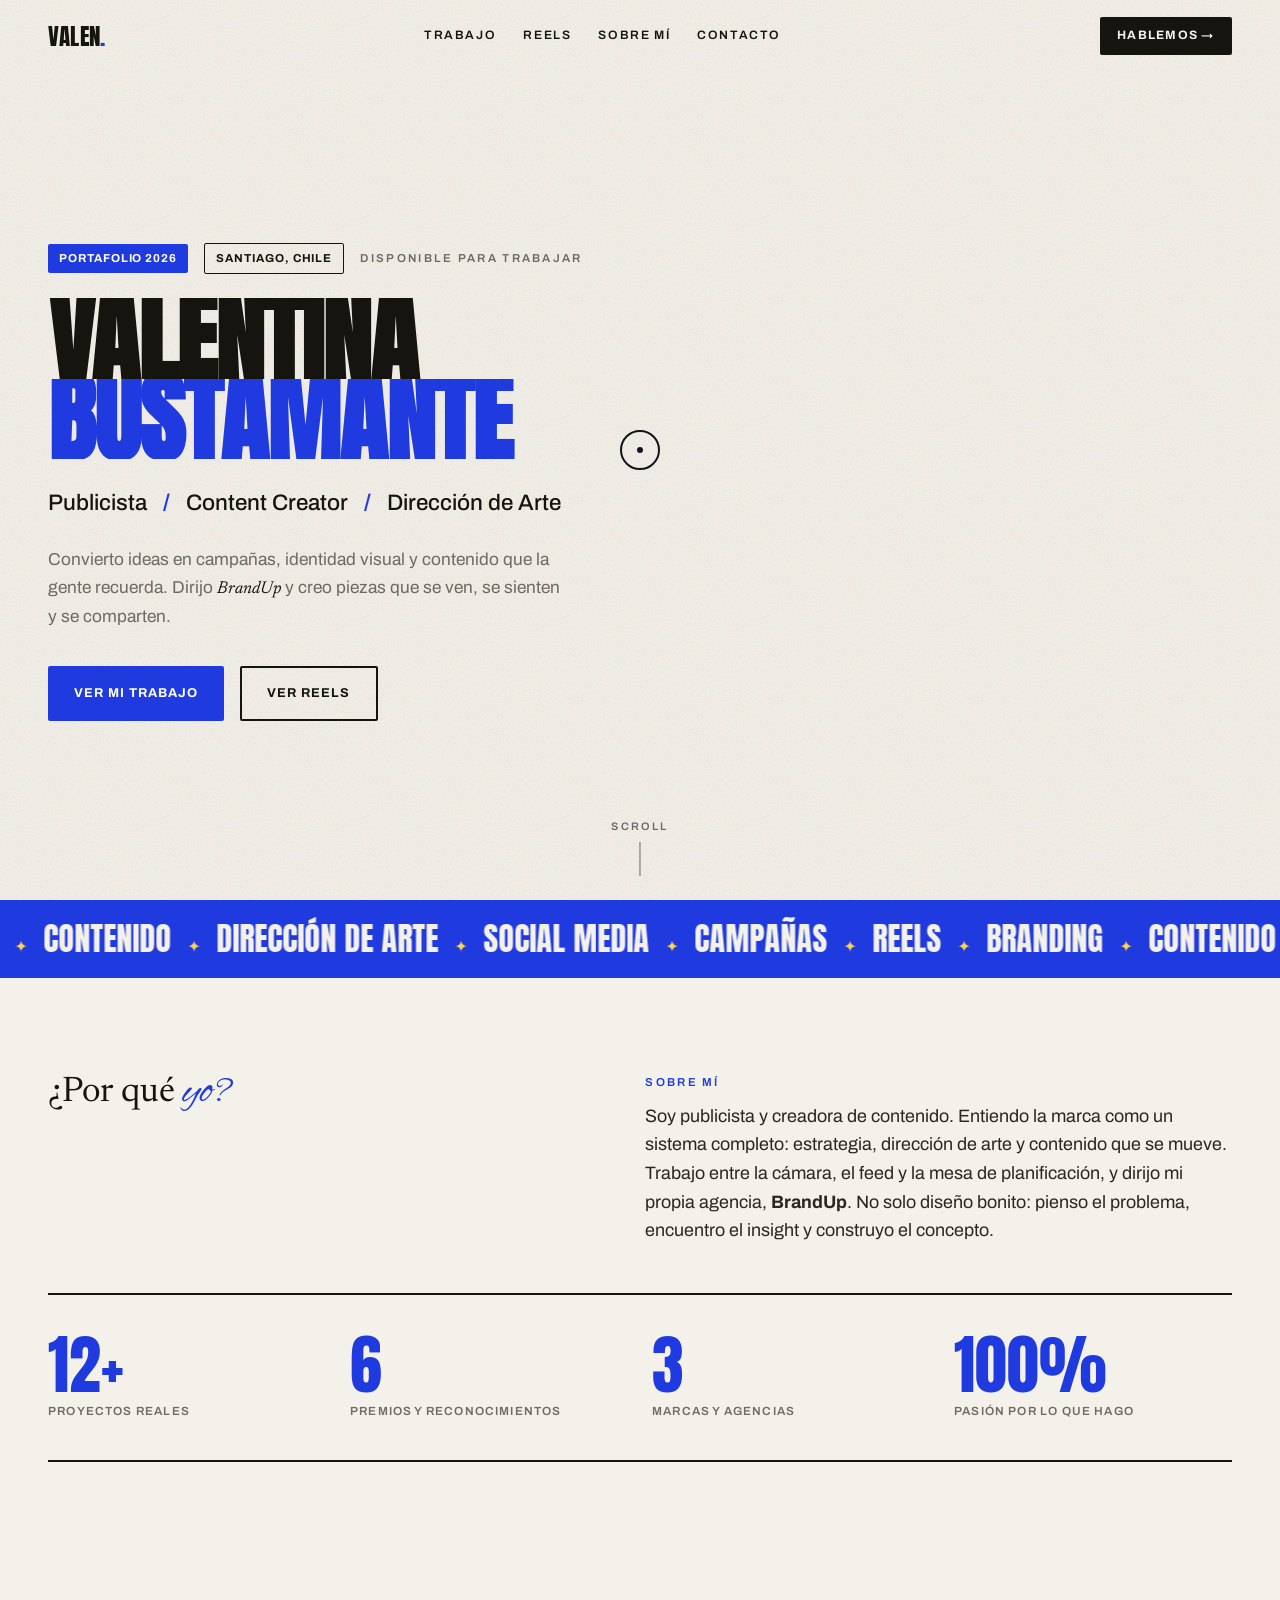
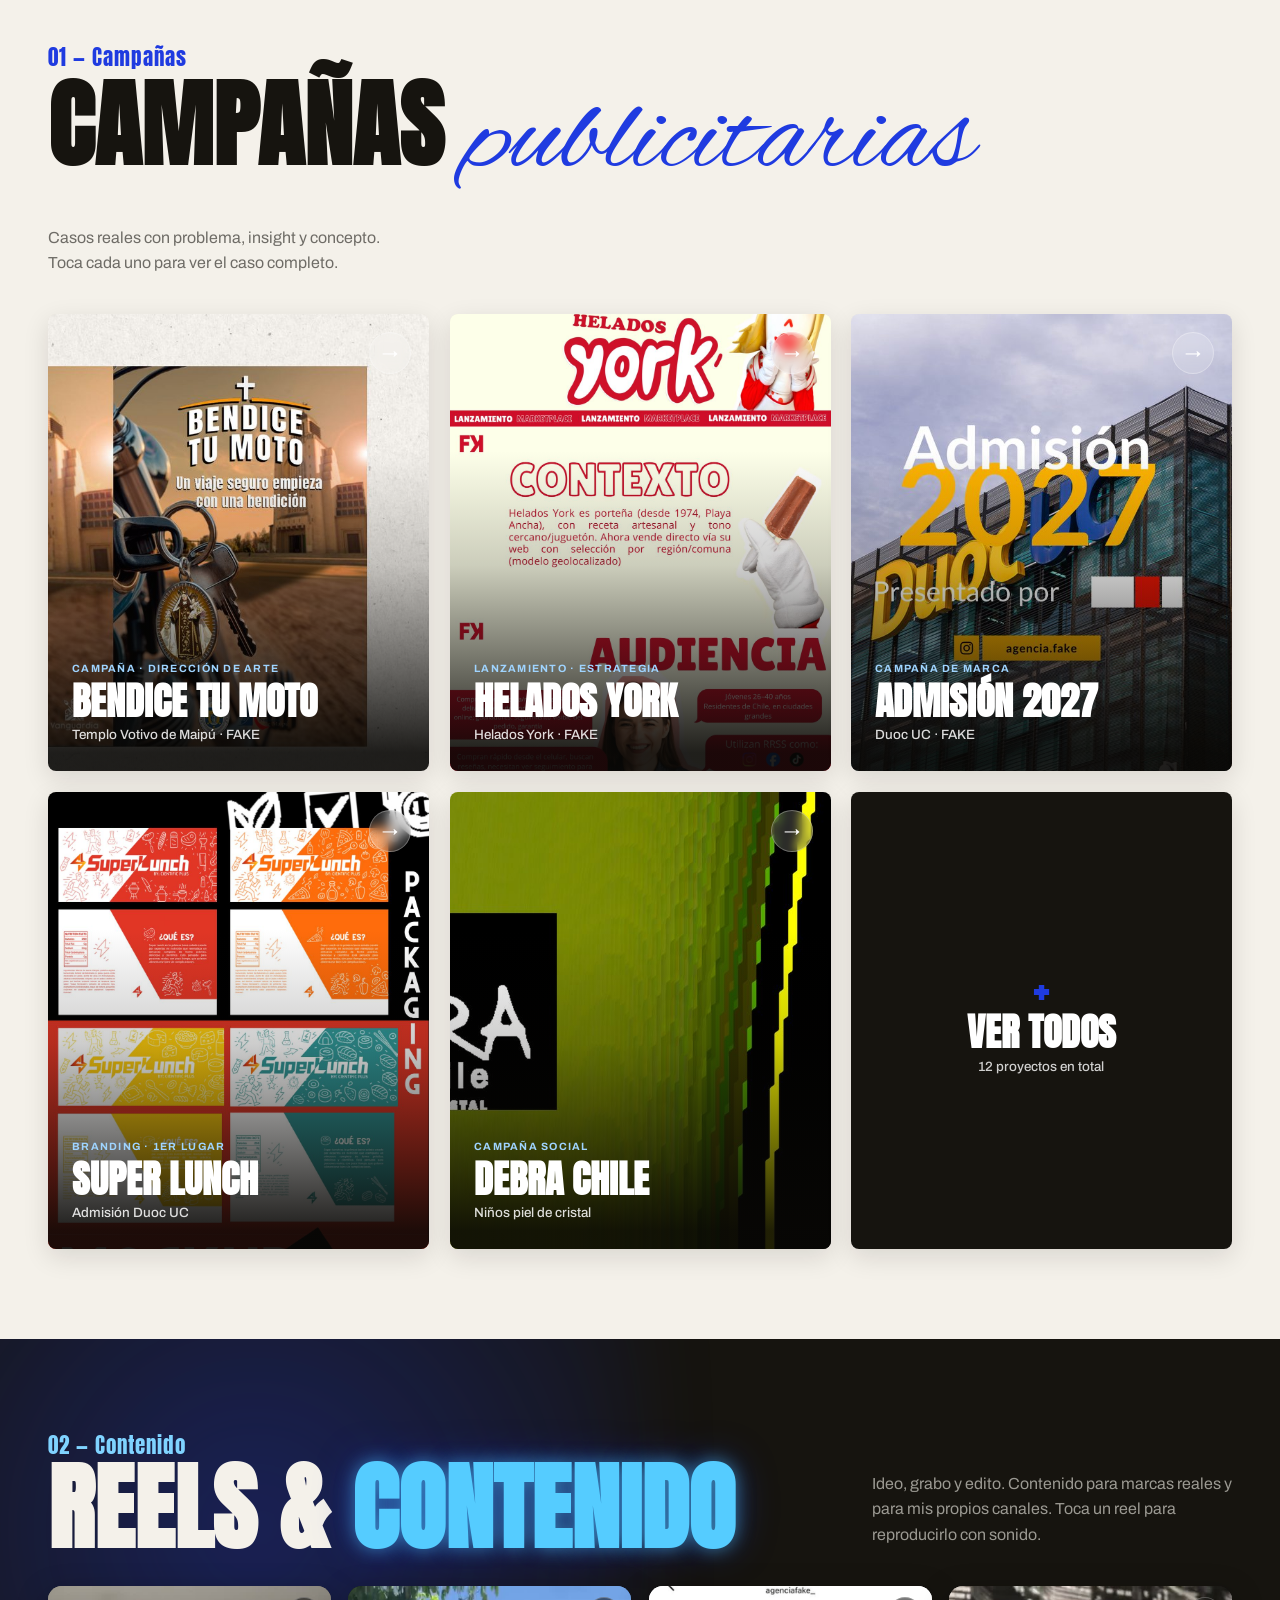
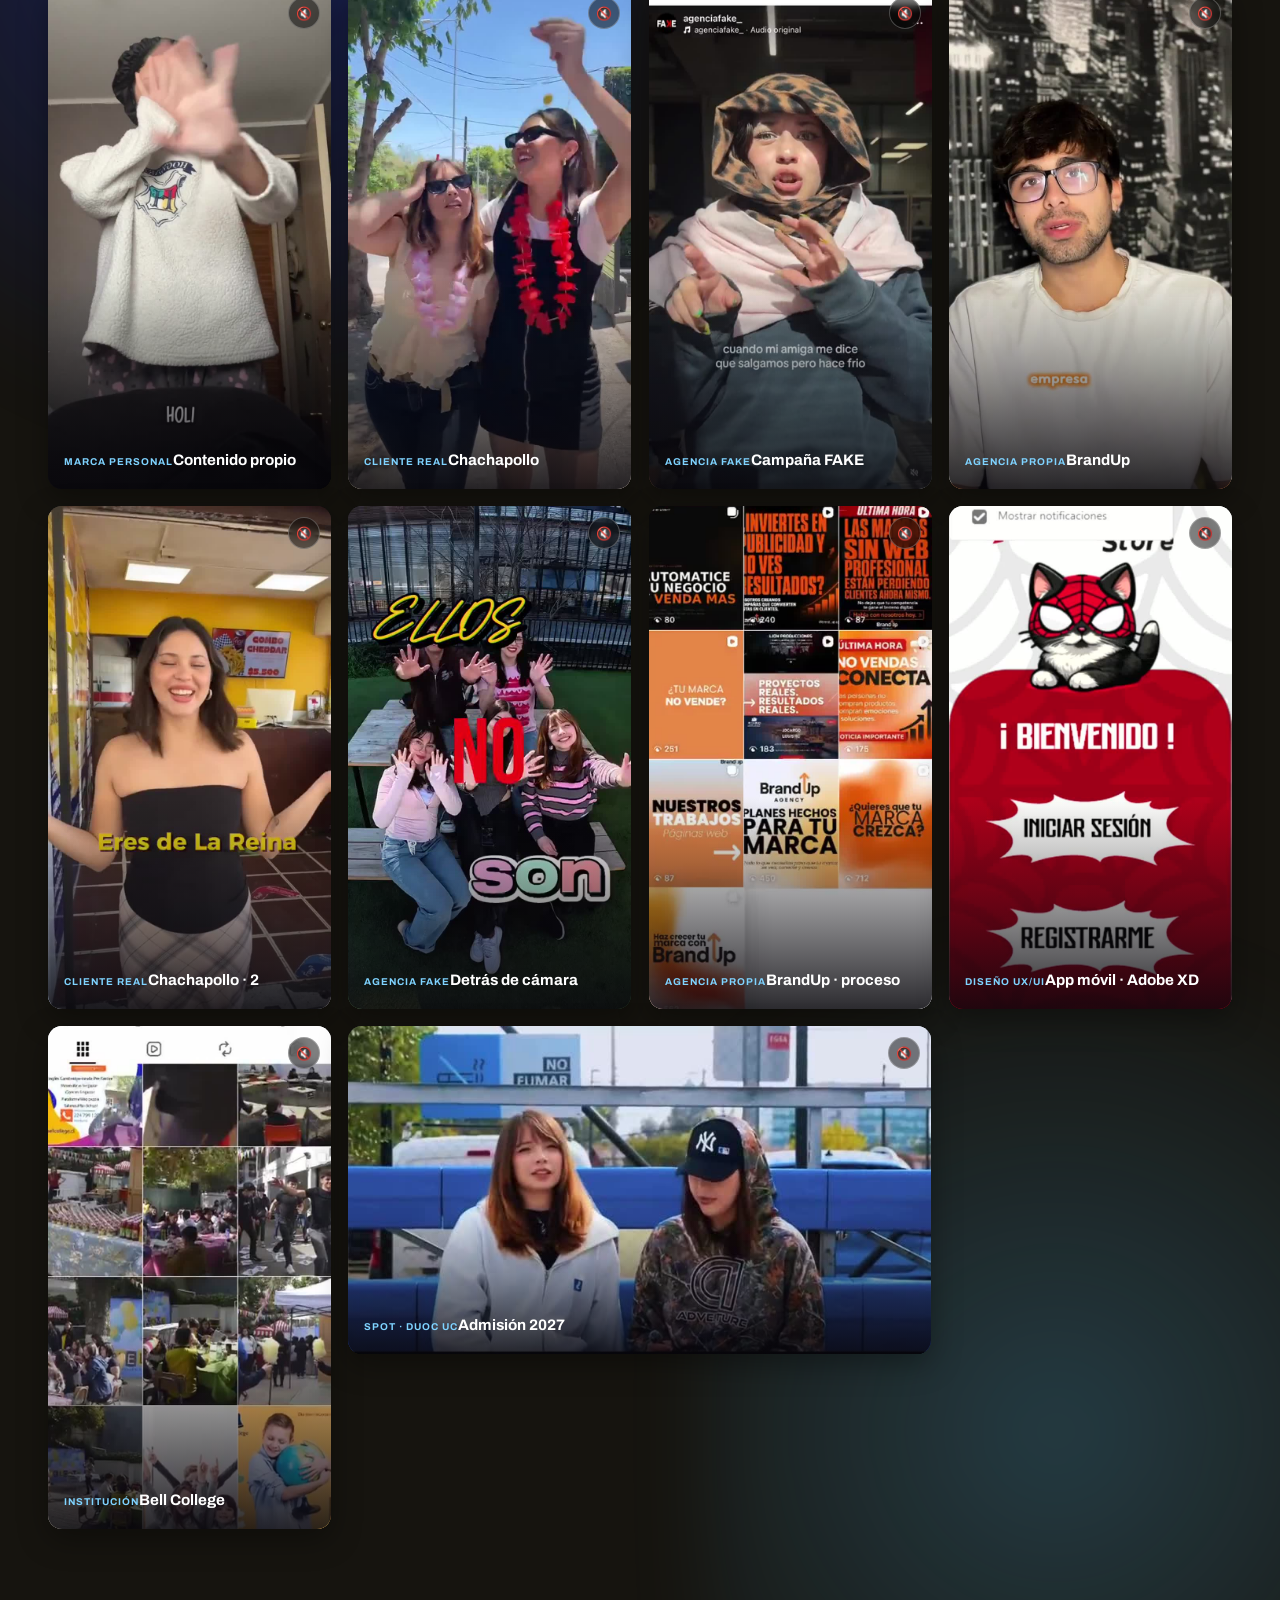
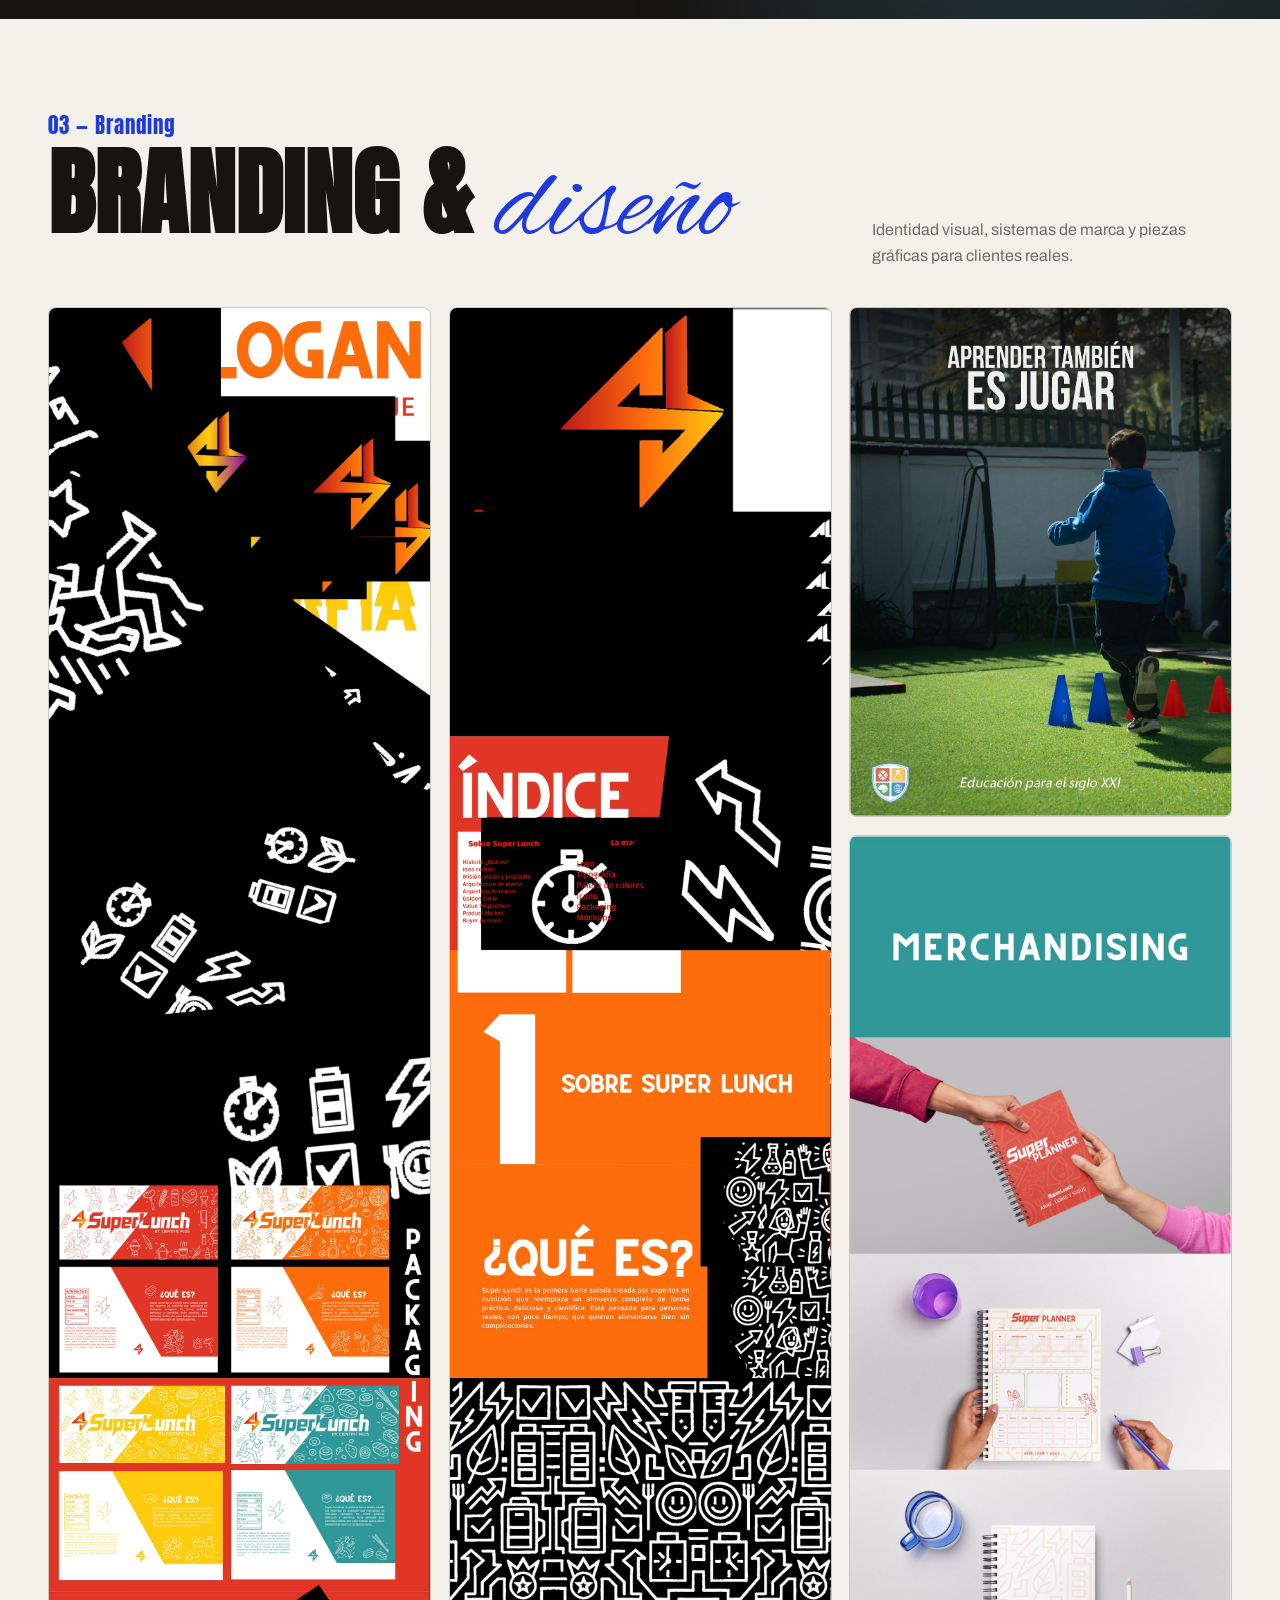
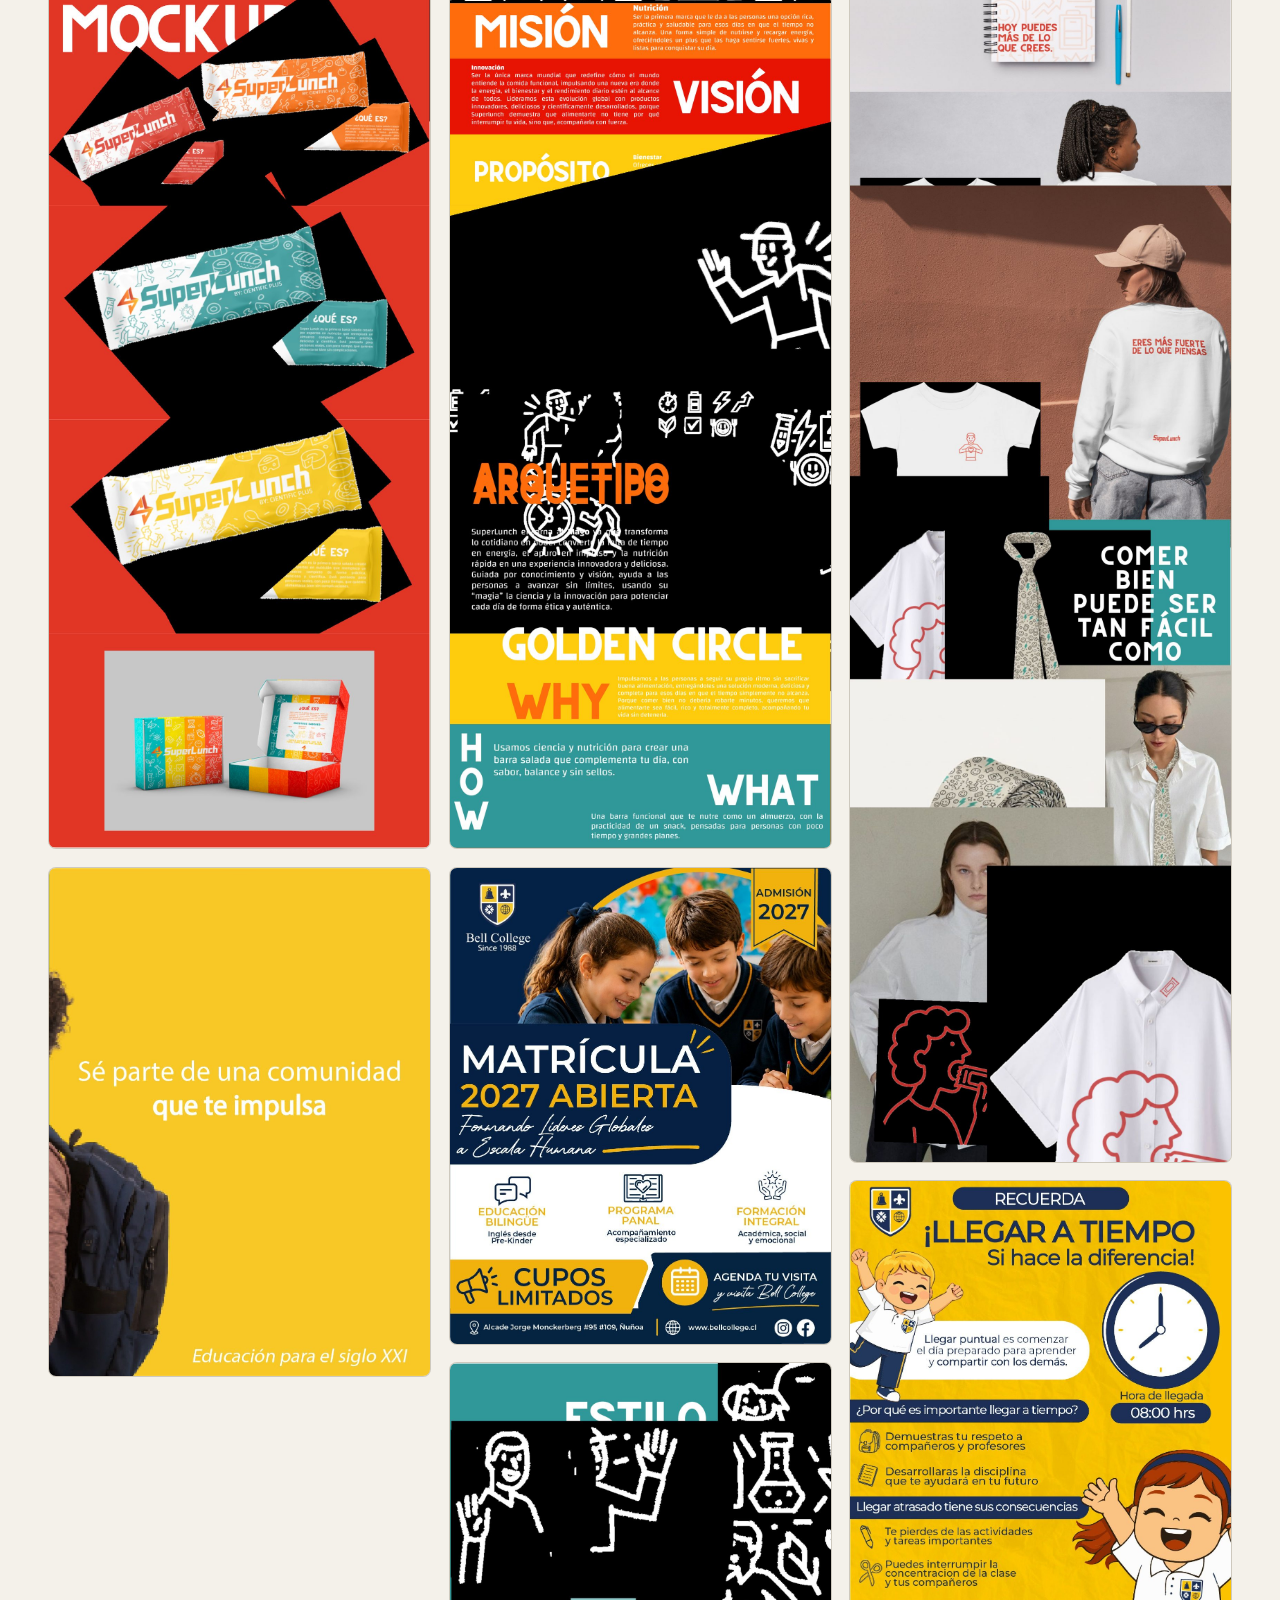
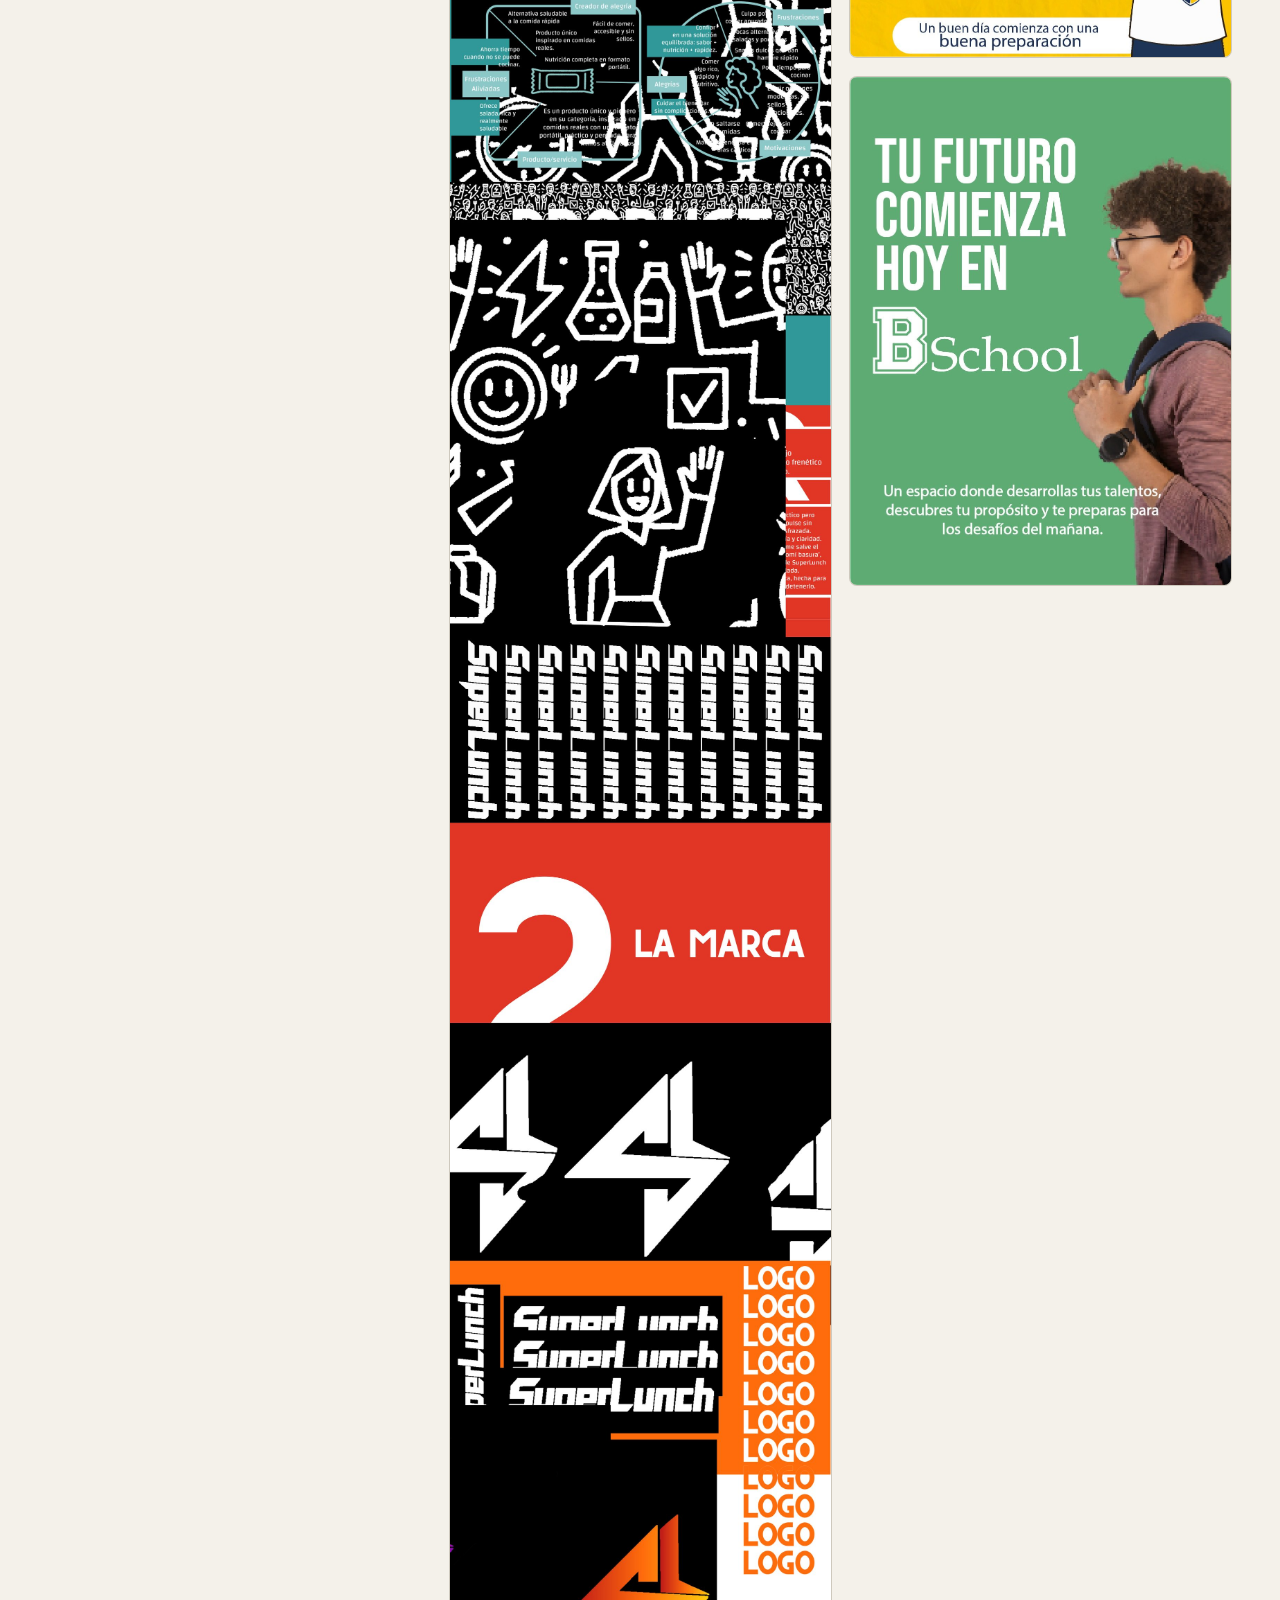
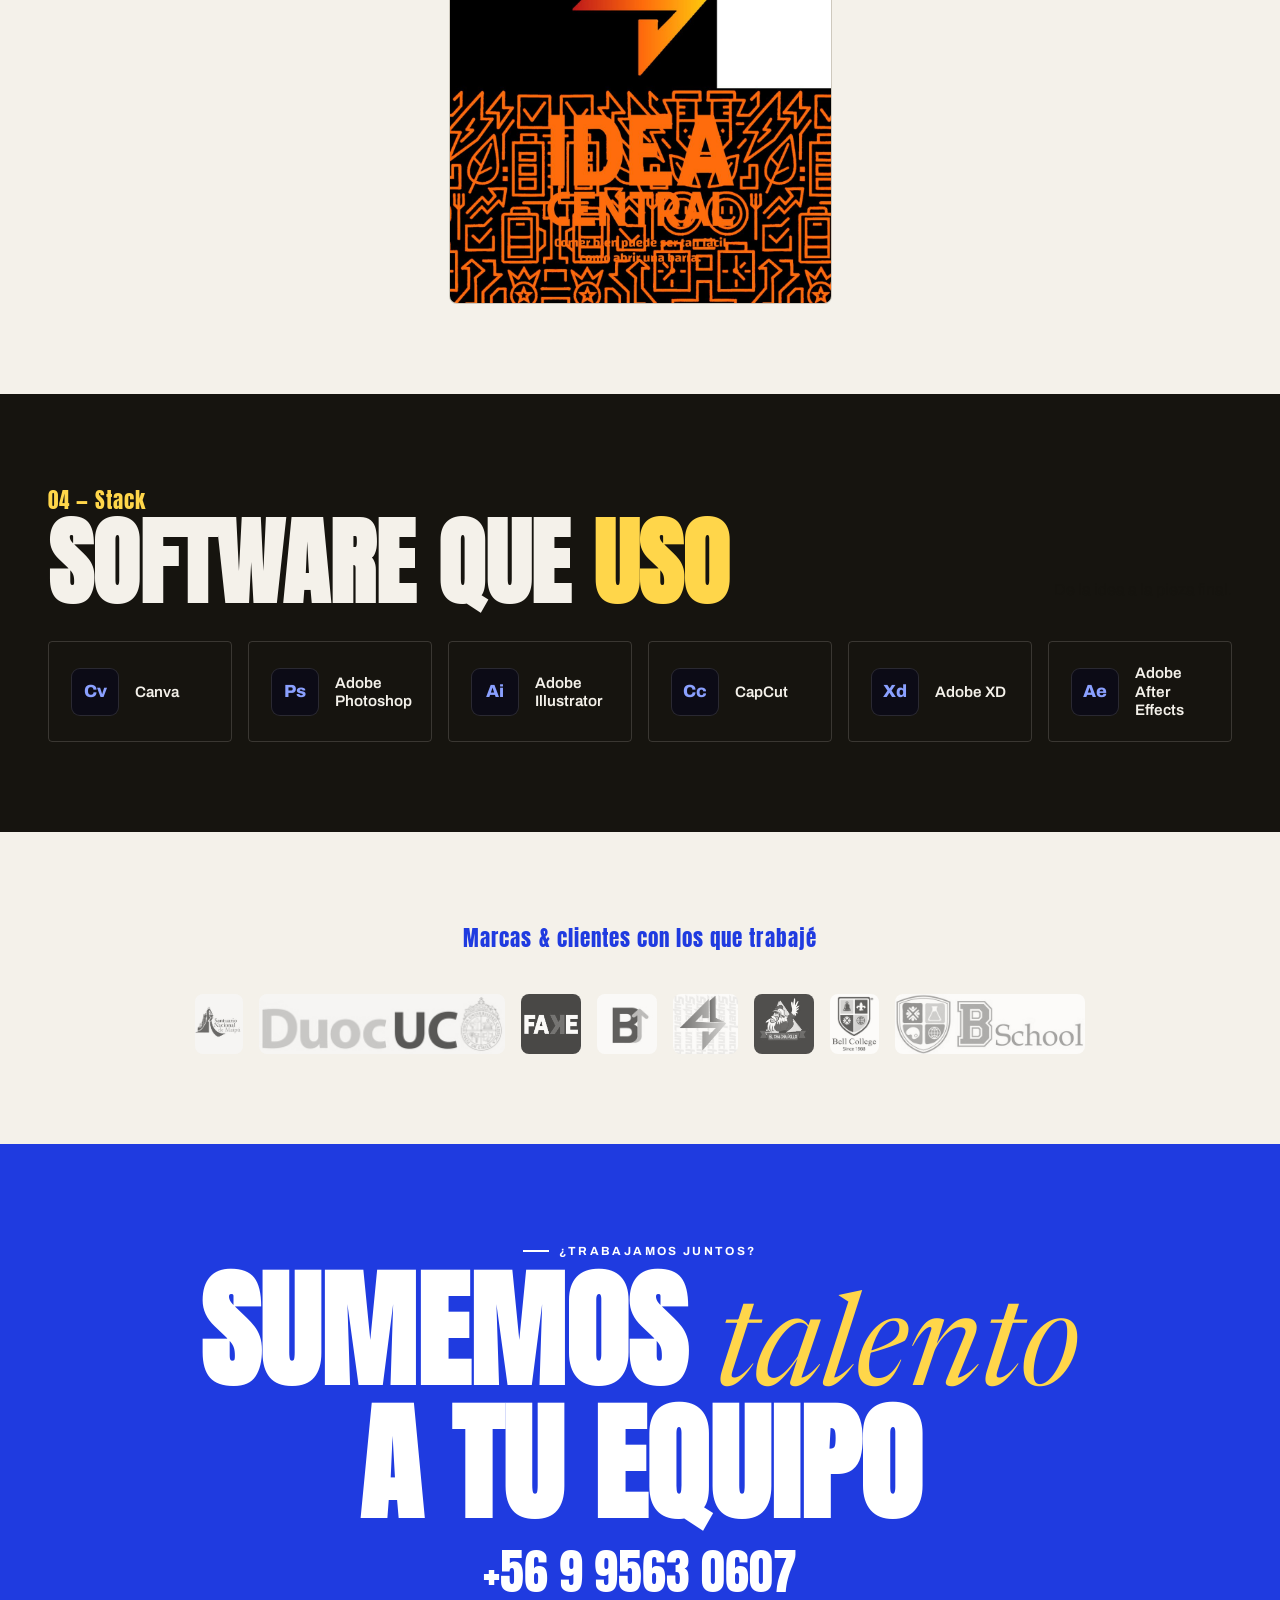
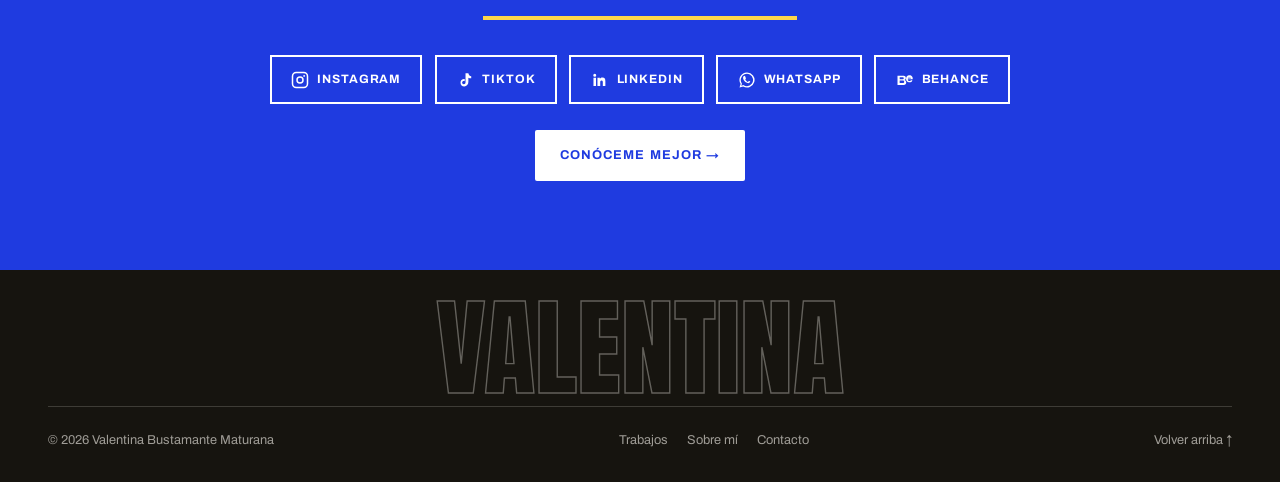
==== commit 58fe4af1: "fix: contenido nunca queda en blanco (progressive enhancement) - Reveals dependían solo de Intersect" ====
--- a/index.html
+++ b/index.html
@@ -1,6 +1,7 @@
 <!DOCTYPE html>
 <html lang="es">
 <head>
+<script>document.documentElement.className+=' js';</script>
 <meta charset="UTF-8" />
 <meta name="viewport" content="width=device-width, initial-scale=1.0" />
 <title>Valentina Bustamante · Publicista · Content Creator · Dirección de Arte</title>
@@ -8,8 +9,8 @@
 <link rel="preconnect" href="https://fonts.googleapis.com">
 <link rel="preconnect" href="https://fonts.gstatic.com" crossorigin>
 <link href="https://fonts.googleapis.com/css2?family=Anton&family=Archivo:wght@400;500;600;700;800&family=Newsreader:ital,opsz,wght@0,6..72,400;0,6..72,500;1,6..72,400;1,6..72,500&display=swap" rel="stylesheet">
-<link rel="stylesheet" href="styles.css?v=20260607b" />
-<link rel="stylesheet" href="css/showreel.css?v=20260607b" />
+<link rel="stylesheet" href="styles.css?v=20260607c" />
+<link rel="stylesheet" href="css/showreel.css?v=20260607c" />
 </head>
 <body id="top">
 <div class="cursor" data-cursor></div><div class="cursor-dot" data-cursor-dot></div>
@@ -288,8 +289,8 @@
   </div>
 </footer>
 
-<script src="data/projects.js?v=20260607b"></script>
-<script src="js/site.js?v=20260607b" defer></script>
+<script src="data/projects.js?v=20260607c"></script>
+<script src="js/site.js?v=20260607c" defer></script>
 <script>
   document.addEventListener('DOMContentLoaded', function () {
     var h = document.querySelector('[data-tools]'); if (h && window.TOOLS) window.TOOLS.forEach(function (t) {
--- a/styles.css
+++ b/styles.css
@@ -95,10 +95,11 @@
 .tag--ink{background:var(--ink);color:var(--paper)}
 .tag--out{background:transparent;border:1.5px solid var(--ink);color:var(--ink)}
 .hero__title{font-family:'Anton';text-transform:uppercase;line-height:.82;letter-spacing:-.01em;font-size:clamp(3rem,12vw,11rem)}
-.hero__title .l1 span,.hero__title .l2 span{display:inline-block;transform:translateY(110%);opacity:0;transition:transform 1s var(--ease-out),opacity 1s}
+.hero__title .l1 span,.hero__title .l2 span{display:inline-block}
 .hero__title .l1{display:block;overflow:hidden}.hero__title .l2{display:block;overflow:hidden;color:var(--blue)}
-.is-loaded .hero__title .l1 span{transform:none;opacity:1}
-.is-loaded .hero__title .l2 span{transform:none;opacity:1;transition-delay:.1s}
+html.js .hero__title .l1 span,html.js .hero__title .l2 span{transform:translateY(110%);opacity:0;transition:transform 1s var(--ease-out),opacity 1s}
+html.js .is-loaded .hero__title .l1 span{transform:none;opacity:1}
+html.js .is-loaded .hero__title .l2 span{transform:none;opacity:1;transition-delay:.1s}
 .hero__sub{margin-top:1.6rem;display:flex;flex-wrap:wrap;gap:.5rem 1rem;align-items:center;font-family:'Archivo';font-weight:500;font-size:clamp(1rem,2.3vw,1.4rem)}
 .hero__sub .sep{color:var(--blue);font-weight:700}
 .hero__lead{margin-top:1.6rem;max-width:52ch;font-size:1.08rem;color:var(--ink-soft)}
@@ -272,9 +273,9 @@
 .footer__nav{display:flex;gap:1.2rem;flex-wrap:wrap}
 @media (max-width:600px){.footer__row{flex-direction:column;text-align:center}}
 
-/* ===== REVEAL ===== */
-.reveal{opacity:0;transform:translateY(40px);transition:opacity .9s var(--ease),transform .9s var(--ease);will-change:transform,opacity}
-.reveal.in{opacity:1;transform:none}
+/* ===== REVEAL (only hidden when JS is active) ===== */
+html.js .reveal{opacity:0;transform:translateY(40px);transition:opacity .9s var(--ease),transform .9s var(--ease);will-change:transform,opacity}
+html.js .reveal.in{opacity:1;transform:none}
 .reveal-d1{transition-delay:.08s}.reveal-d2{transition-delay:.16s}.reveal-d3{transition-delay:.24s}.reveal-d4{transition-delay:.32s}
 
 @media (prefers-reduced-motion:reduce){
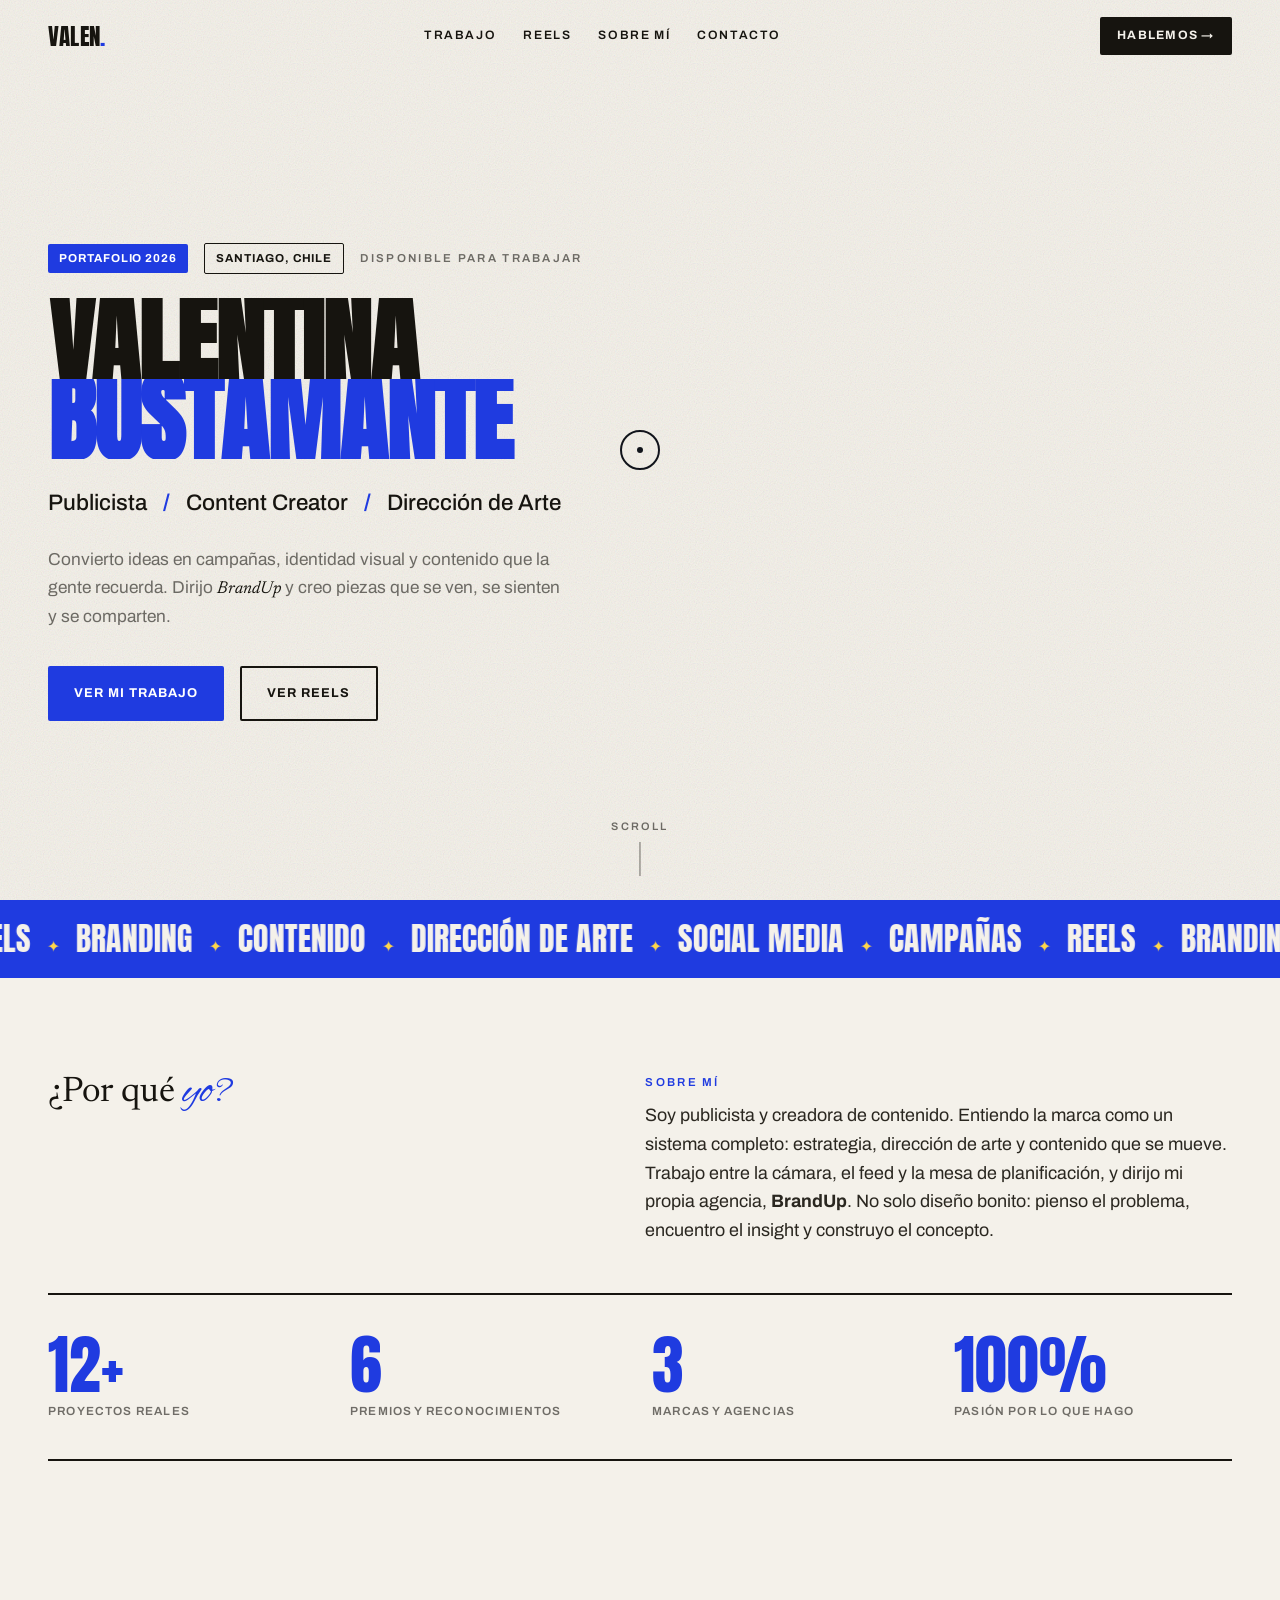
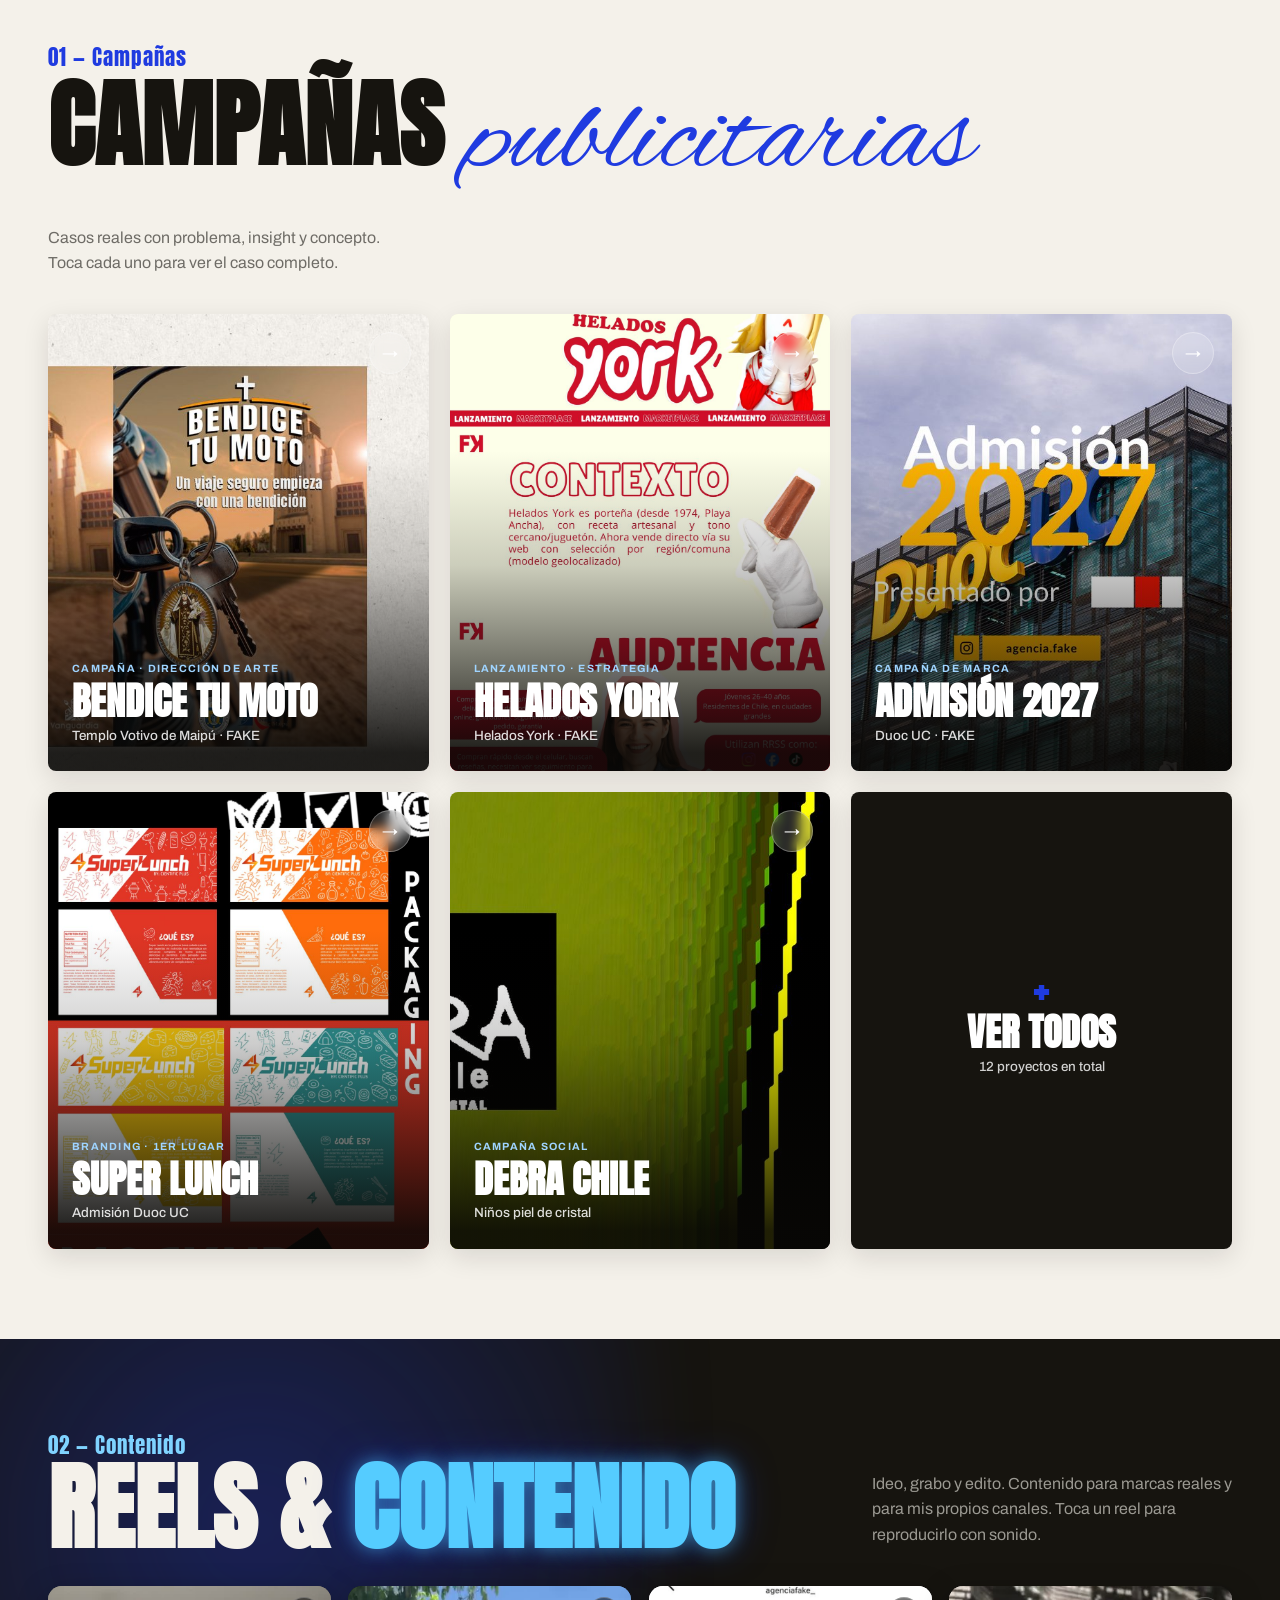
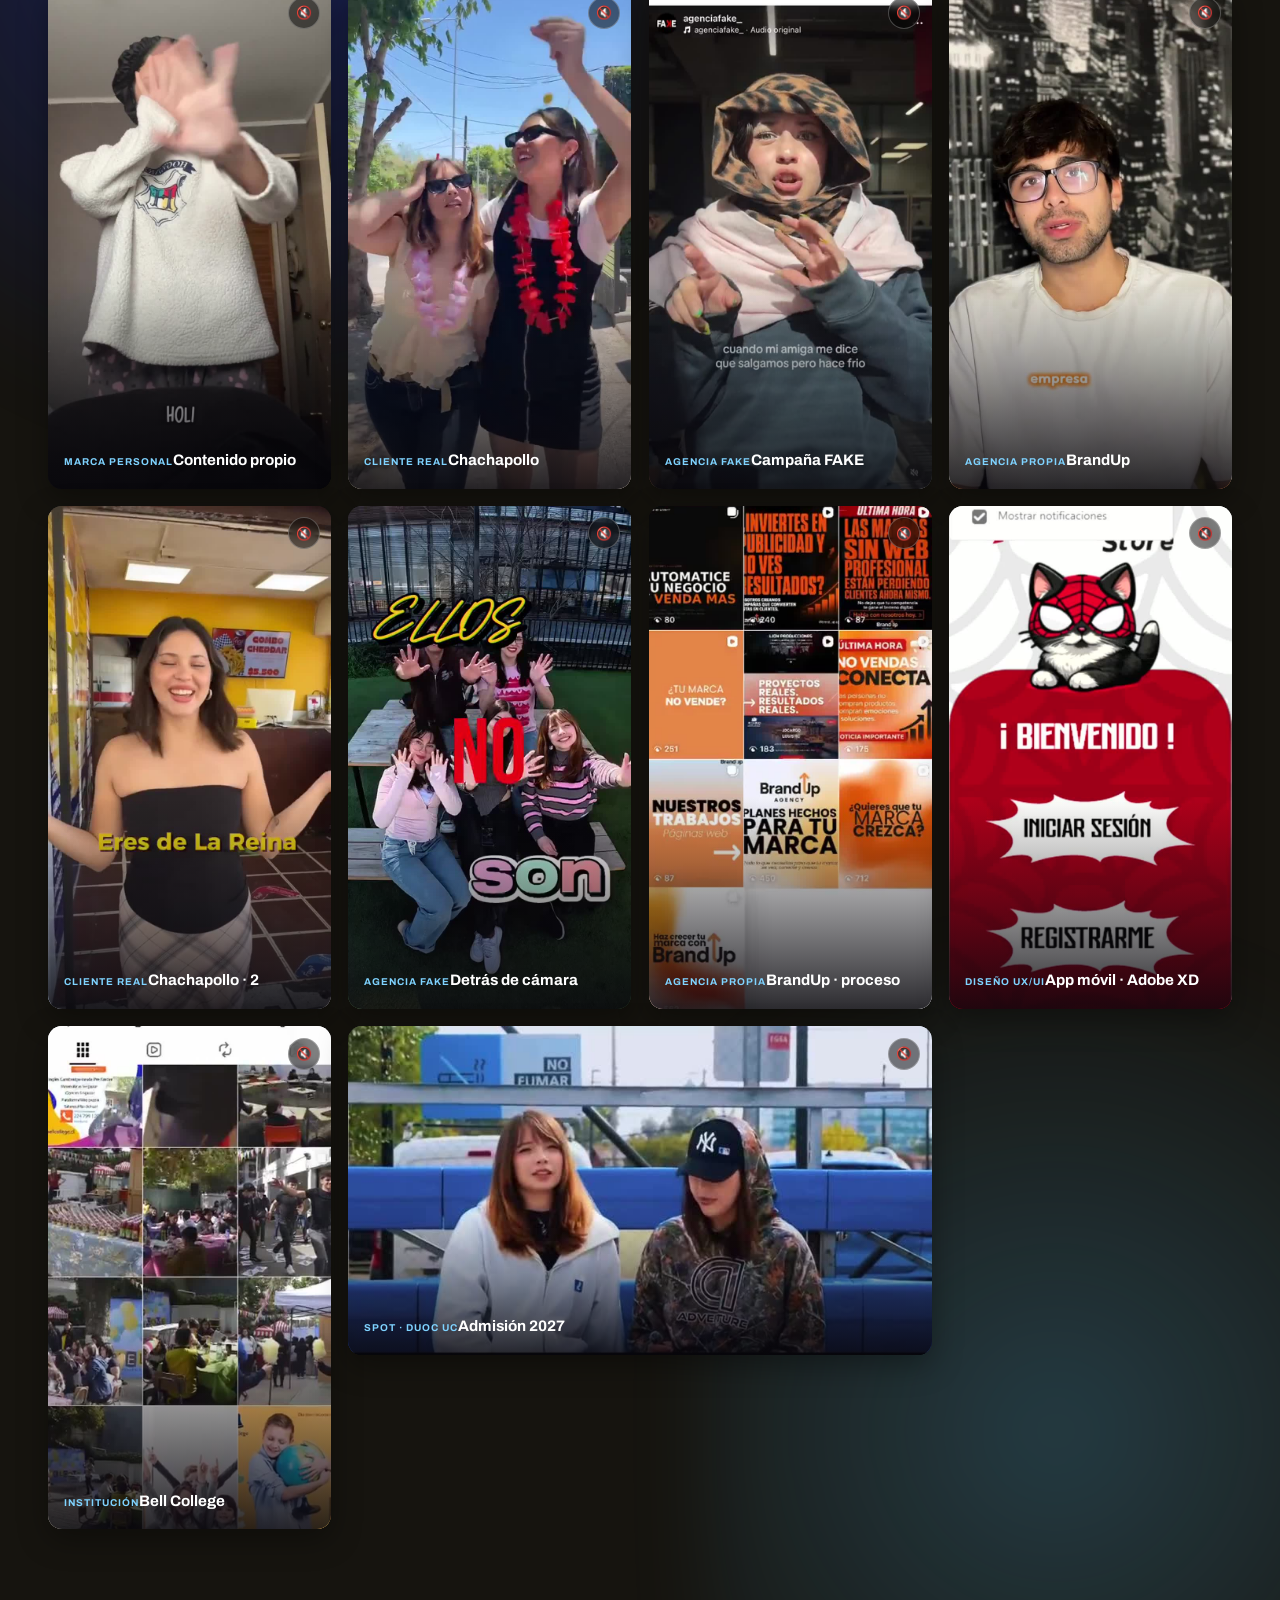
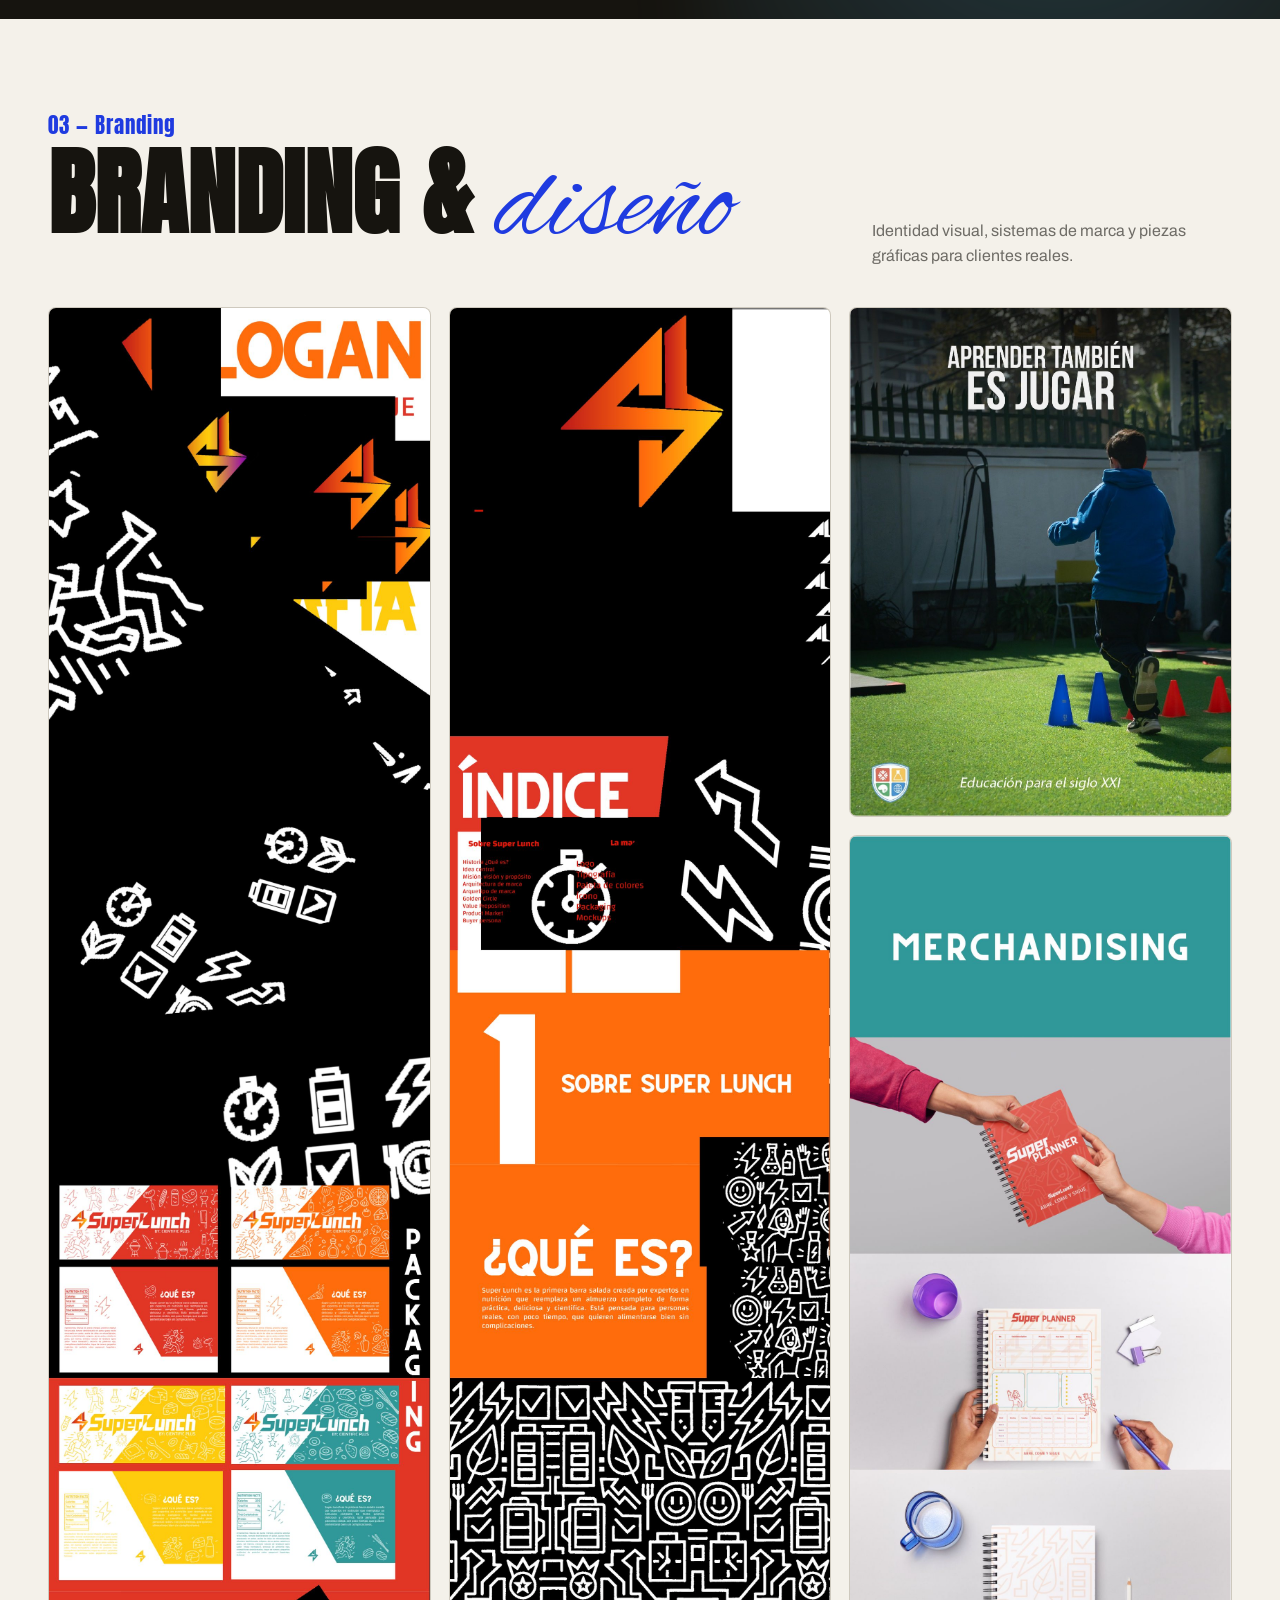
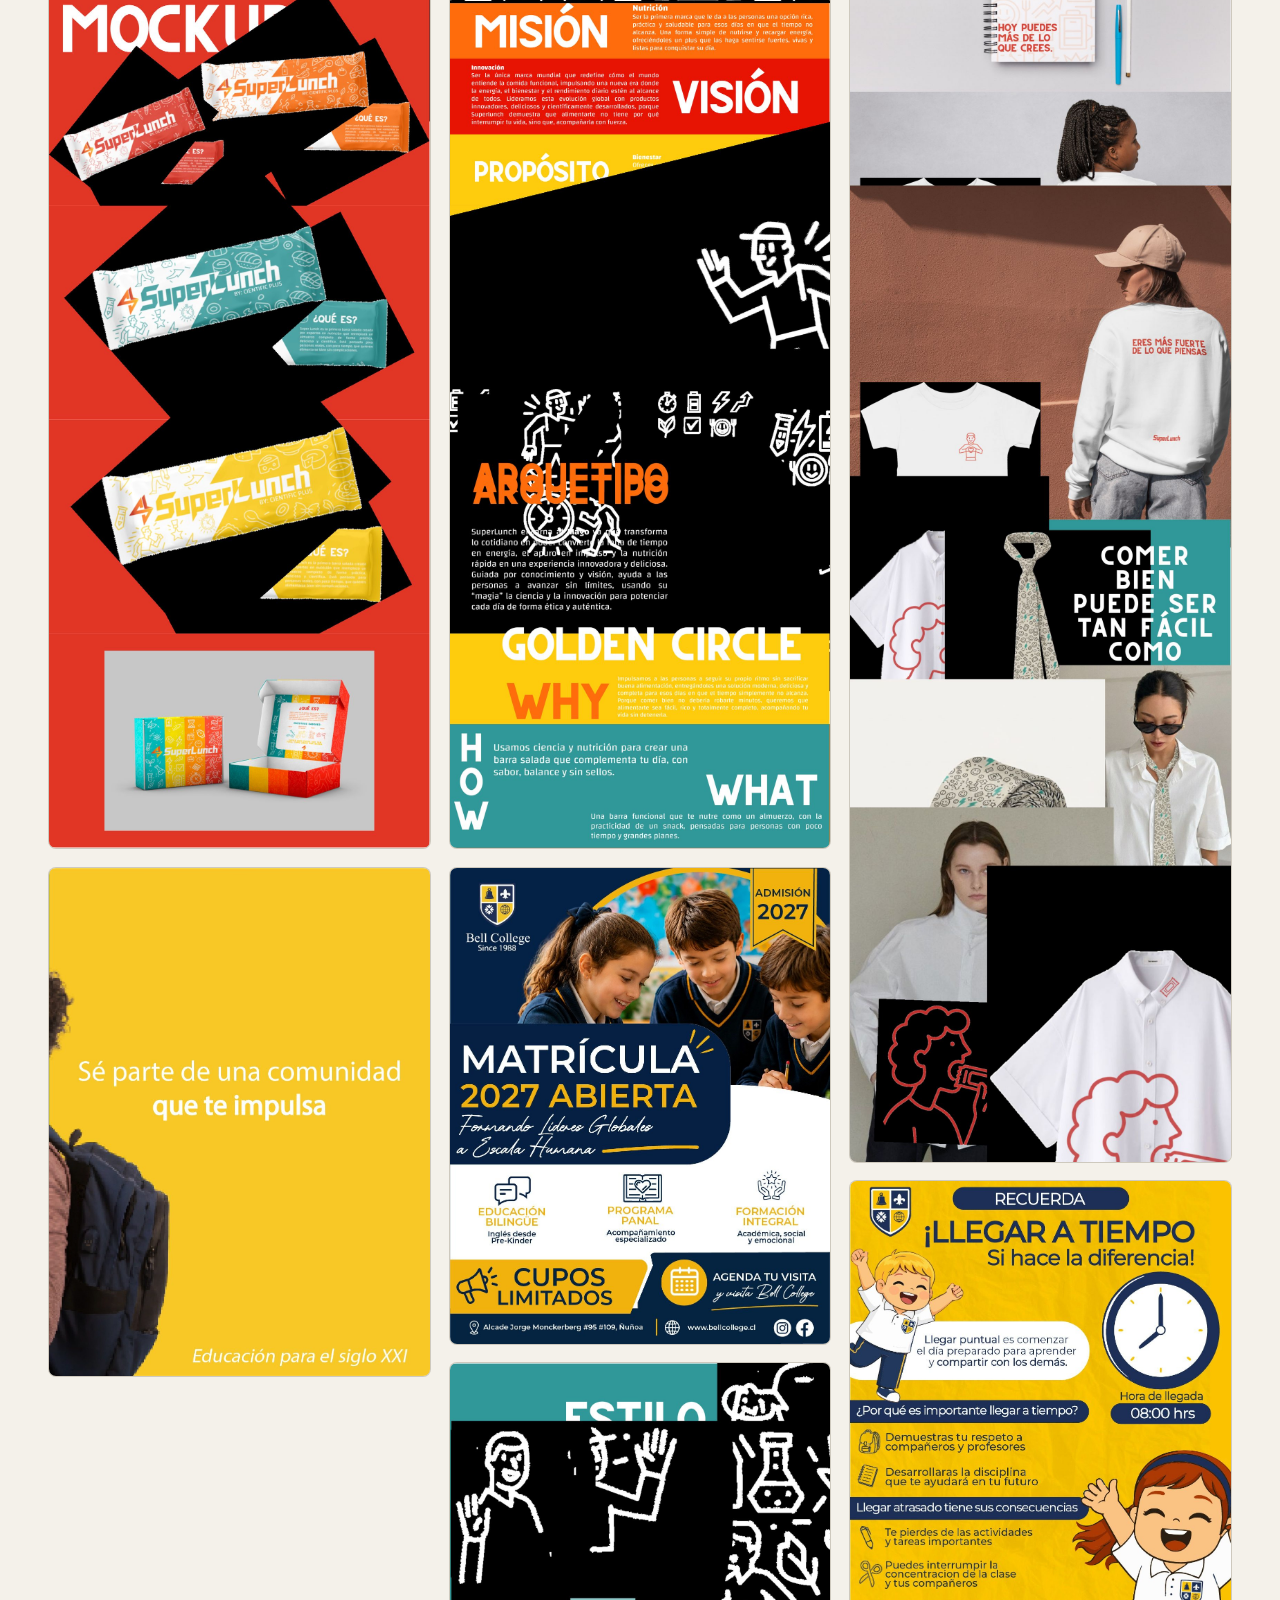
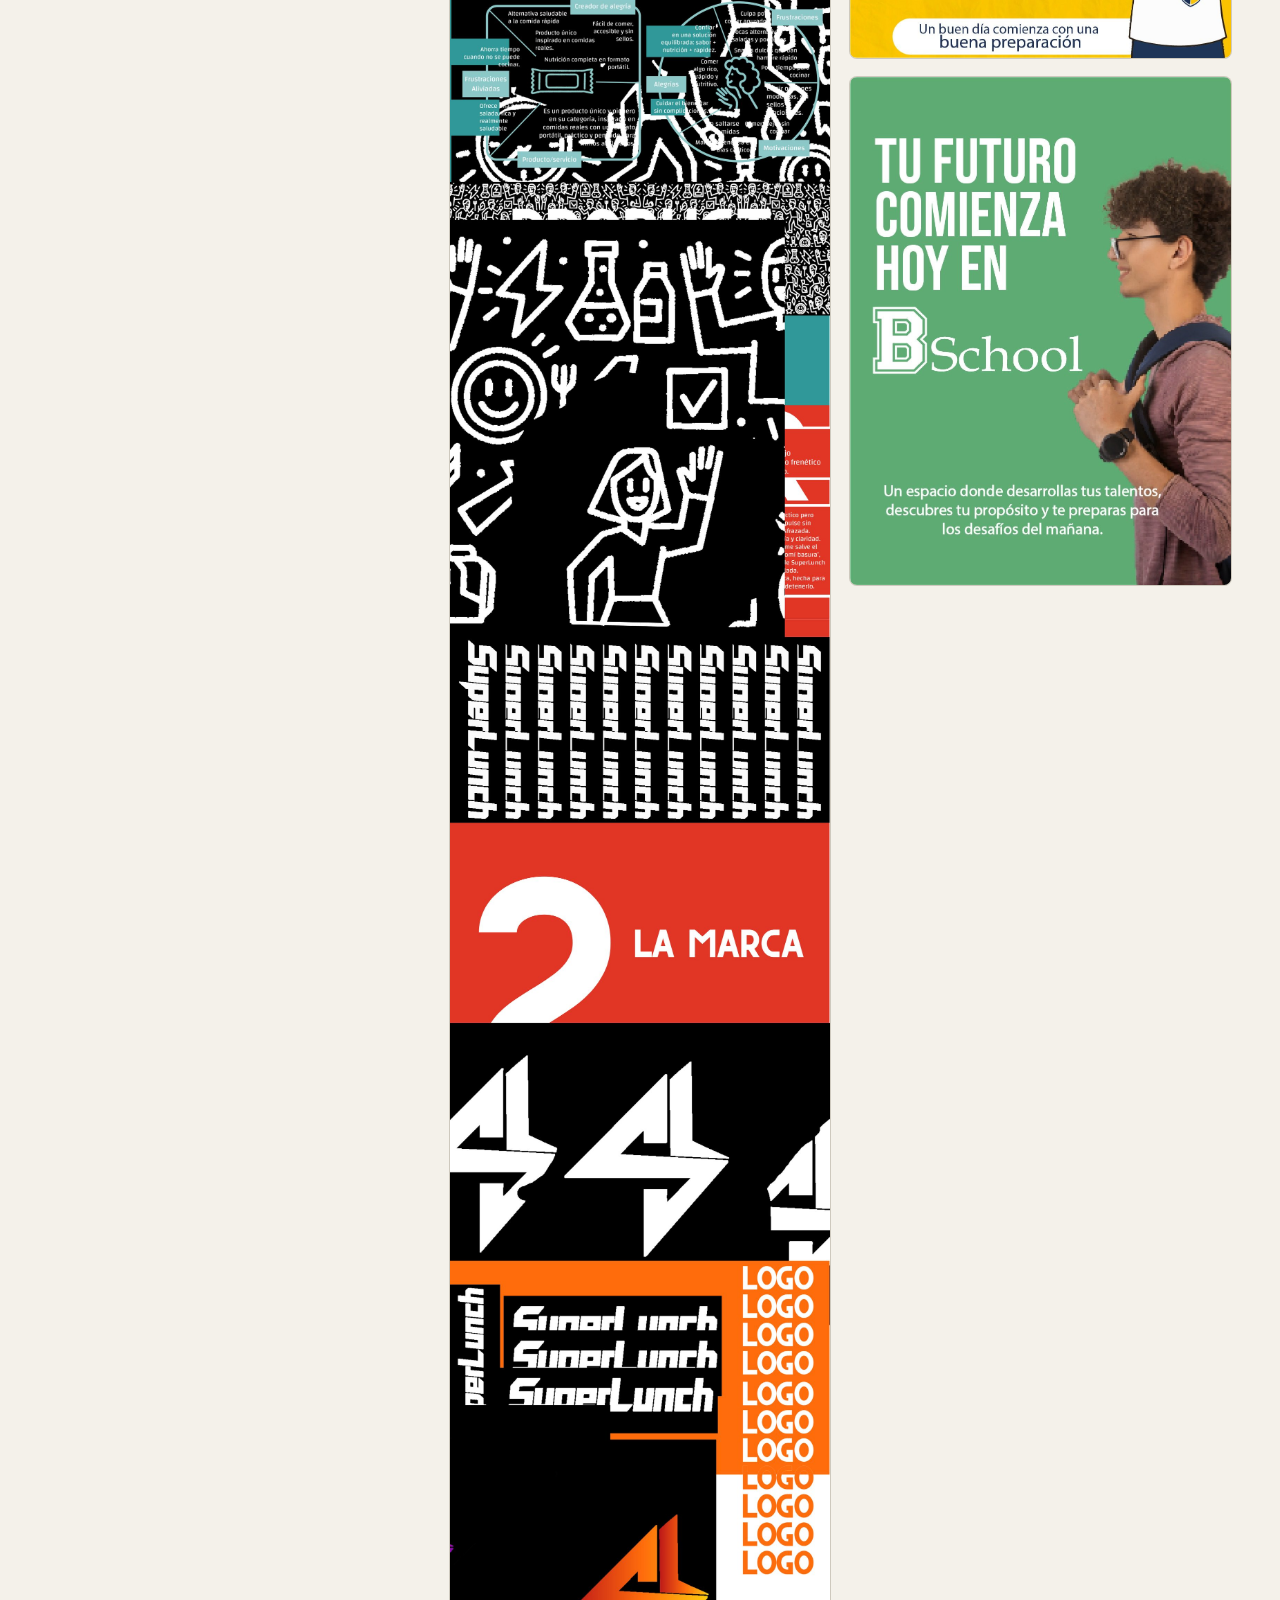
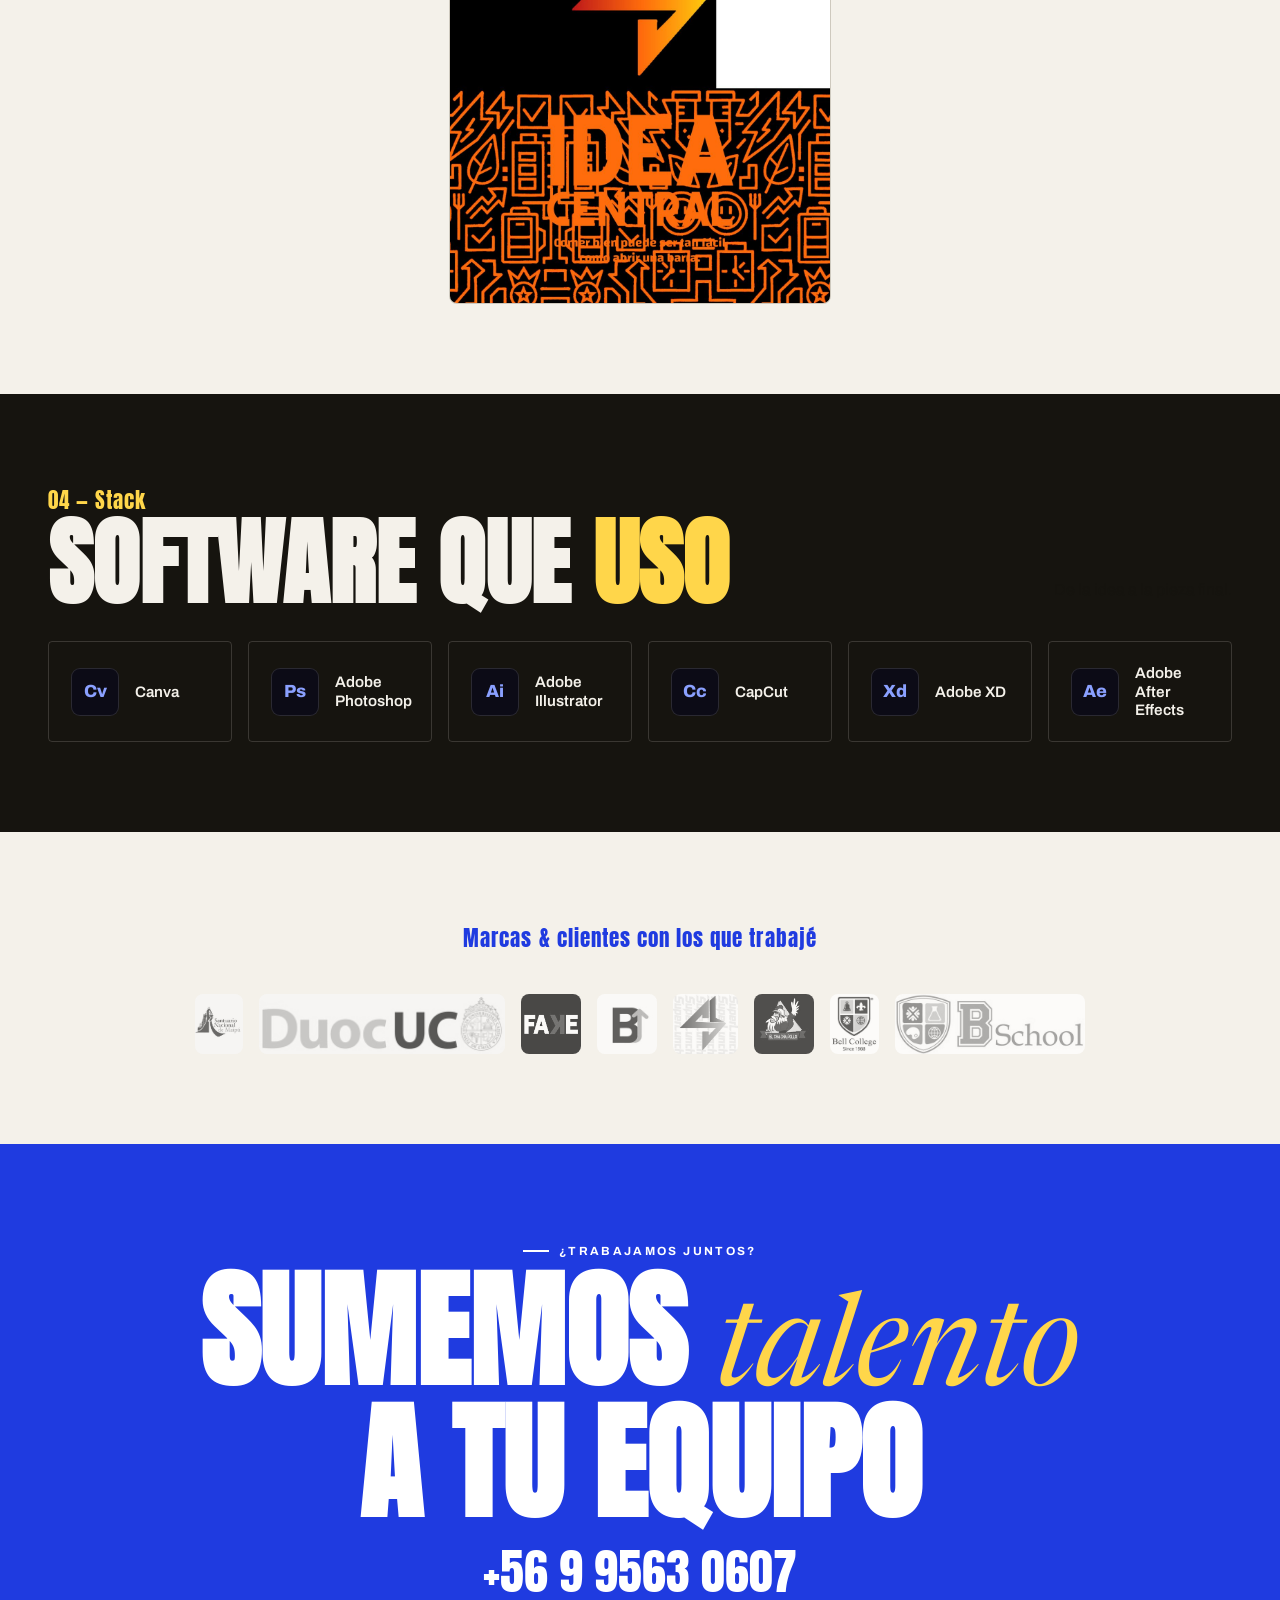
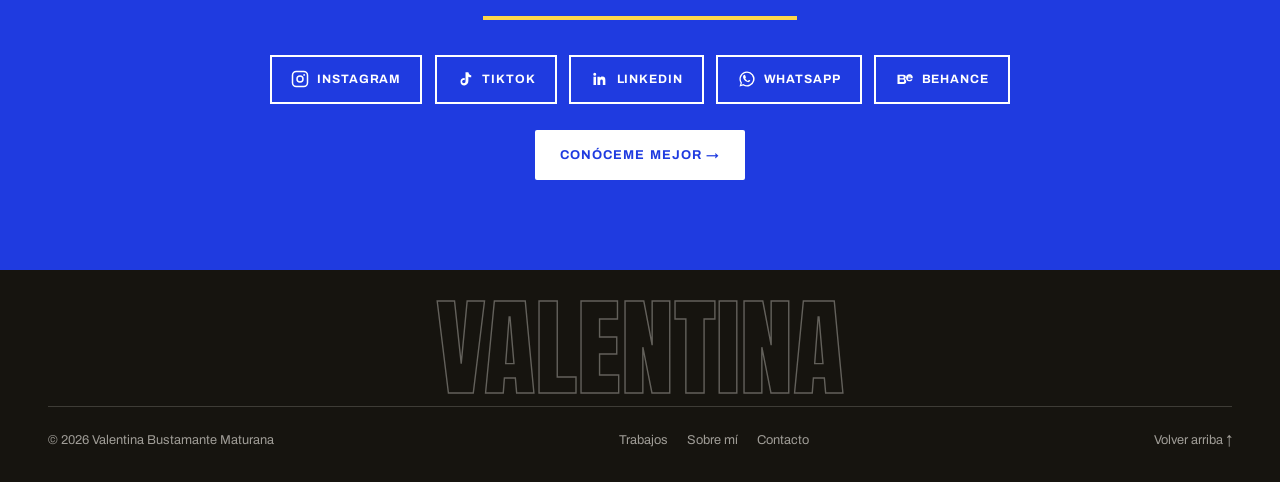
==== commit 3f801b15: "fix: reveals/hero como animación CSS auto-play (visibilidad sin depender de JS)" ====
--- a/index.html
+++ b/index.html
@@ -9,8 +9,8 @@
 <link rel="preconnect" href="https://fonts.googleapis.com">
 <link rel="preconnect" href="https://fonts.gstatic.com" crossorigin>
 <link href="https://fonts.googleapis.com/css2?family=Anton&family=Archivo:wght@400;500;600;700;800&family=Newsreader:ital,opsz,wght@0,6..72,400;0,6..72,500;1,6..72,400;1,6..72,500&display=swap" rel="stylesheet">
-<link rel="stylesheet" href="styles.css?v=20260607c" />
-<link rel="stylesheet" href="css/showreel.css?v=20260607c" />
+<link rel="stylesheet" href="styles.css?v=20260607d" />
+<link rel="stylesheet" href="css/showreel.css?v=20260607d" />
 </head>
 <body id="top">
 <div class="cursor" data-cursor></div><div class="cursor-dot" data-cursor-dot></div>
@@ -289,8 +289,8 @@
   </div>
 </footer>
 
-<script src="data/projects.js?v=20260607c"></script>
-<script src="js/site.js?v=20260607c" defer></script>
+<script src="data/projects.js?v=20260607d"></script>
+<script src="js/site.js?v=20260607d" defer></script>
 <script>
   document.addEventListener('DOMContentLoaded', function () {
     var h = document.querySelector('[data-tools]'); if (h && window.TOOLS) window.TOOLS.forEach(function (t) {
--- a/styles.css
+++ b/styles.css
@@ -97,9 +97,9 @@
 .hero__title{font-family:'Anton';text-transform:uppercase;line-height:.82;letter-spacing:-.01em;font-size:clamp(3rem,12vw,11rem)}
 .hero__title .l1 span,.hero__title .l2 span{display:inline-block}
 .hero__title .l1{display:block;overflow:hidden}.hero__title .l2{display:block;overflow:hidden;color:var(--blue)}
-html.js .hero__title .l1 span,html.js .hero__title .l2 span{transform:translateY(110%);opacity:0;transition:transform 1s var(--ease-out),opacity 1s}
-html.js .is-loaded .hero__title .l1 span{transform:none;opacity:1}
-html.js .is-loaded .hero__title .l2 span{transform:none;opacity:1;transition-delay:.1s}
+@keyframes heroIn{from{opacity:0;transform:translateY(110%)}to{opacity:1;transform:none}}
+html.js .hero__title .l1 span{animation:heroIn 1s var(--ease-out) both}
+html.js .hero__title .l2 span{animation:heroIn 1s var(--ease-out) .12s both}
 .hero__sub{margin-top:1.6rem;display:flex;flex-wrap:wrap;gap:.5rem 1rem;align-items:center;font-family:'Archivo';font-weight:500;font-size:clamp(1rem,2.3vw,1.4rem)}
 .hero__sub .sep{color:var(--blue);font-weight:700}
 .hero__lead{margin-top:1.6rem;max-width:52ch;font-size:1.08rem;color:var(--ink-soft)}
@@ -273,10 +273,10 @@
 .footer__nav{display:flex;gap:1.2rem;flex-wrap:wrap}
 @media (max-width:600px){.footer__row{flex-direction:column;text-align:center}}
 
-/* ===== REVEAL (only hidden when JS is active) ===== */
-html.js .reveal{opacity:0;transform:translateY(40px);transition:opacity .9s var(--ease),transform .9s var(--ease);will-change:transform,opacity}
-html.js .reveal.in{opacity:1;transform:none}
-.reveal-d1{transition-delay:.08s}.reveal-d2{transition-delay:.16s}.reveal-d3{transition-delay:.24s}.reveal-d4{transition-delay:.32s}
+/* ===== REVEAL — pure CSS auto-play (never depends on JS to be visible) ===== */
+@keyframes revealUp{from{opacity:0;transform:translateY(36px)}to{opacity:1;transform:none}}
+html.js .reveal{animation:revealUp .85s var(--ease) both}
+.reveal-d1{animation-delay:.1s}.reveal-d2{animation-delay:.2s}.reveal-d3{animation-delay:.3s}.reveal-d4{animation-delay:.4s}
 
 @media (prefers-reduced-motion:reduce){
   *{animation:none!important;transition-duration:.01ms!important}
